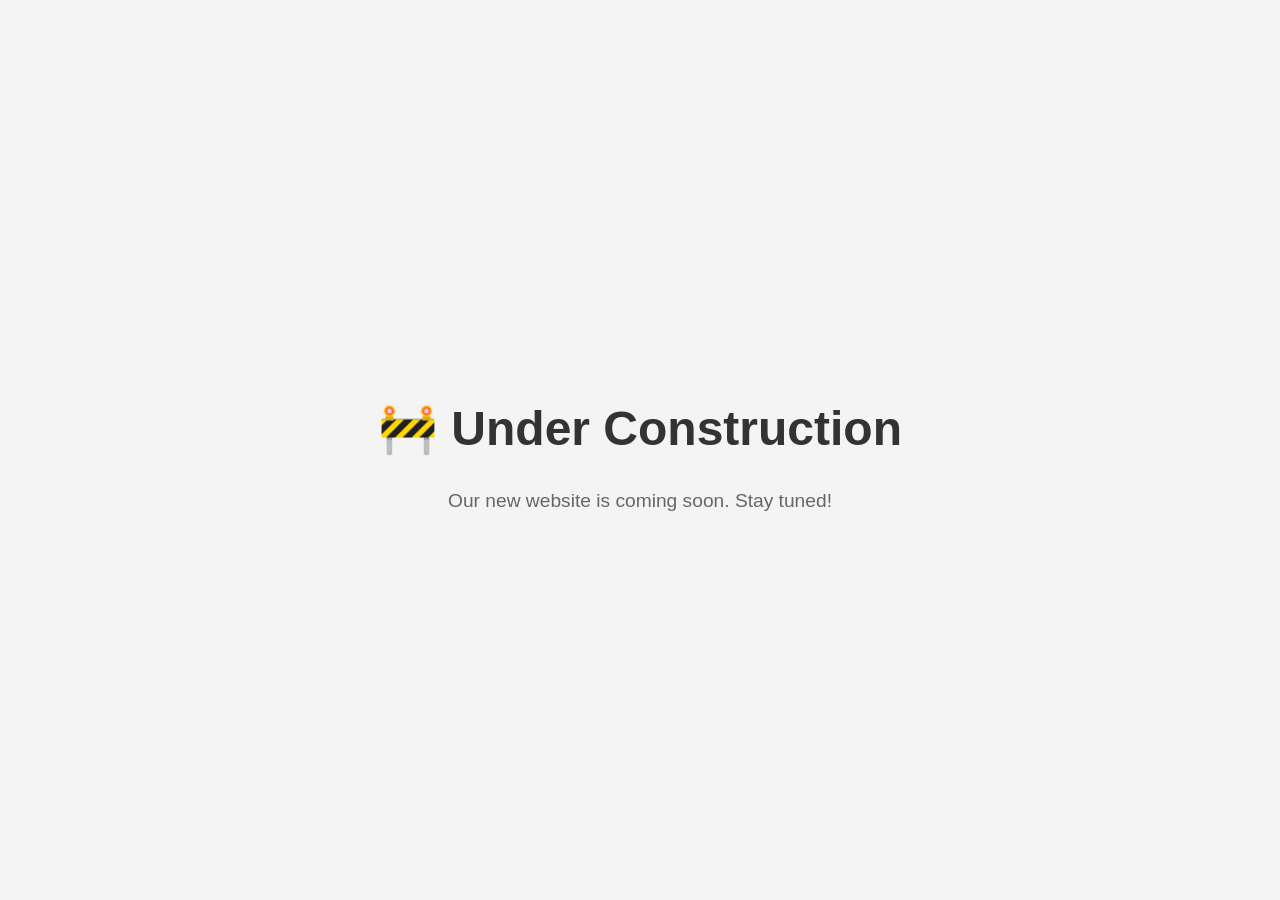
==== index.html @ 45407eee "Add initial HTML structure for under construction page" ====
<!DOCTYPE html>
<html lang="en">
<head>
    <meta charset="UTF-8">
    <meta name="viewport" content="width=device-width, initial-scale=1.0">
    <title>Under Construction</title>
    <style>
        body {
            display: flex;
            justify-content: center;
            align-items: center;
            height: 100vh;
            font-family: Arial, sans-serif;
            background-color: #f4f4f4;
            margin: 0;
        }
        .container {
            text-align: center;
            padding: 20px;
        }
        h1 {
            font-size: 3rem;
            color: #333;
        }
        p {
            font-size: 1.2rem;
            color: #666;
        }
    </style>
</head>
<body>
    <div class="container">
        <h1>🚧 Under Construction</h1>
        <p>Our new website is coming soon. Stay tuned!</p>
    </div>
</body>
</html>
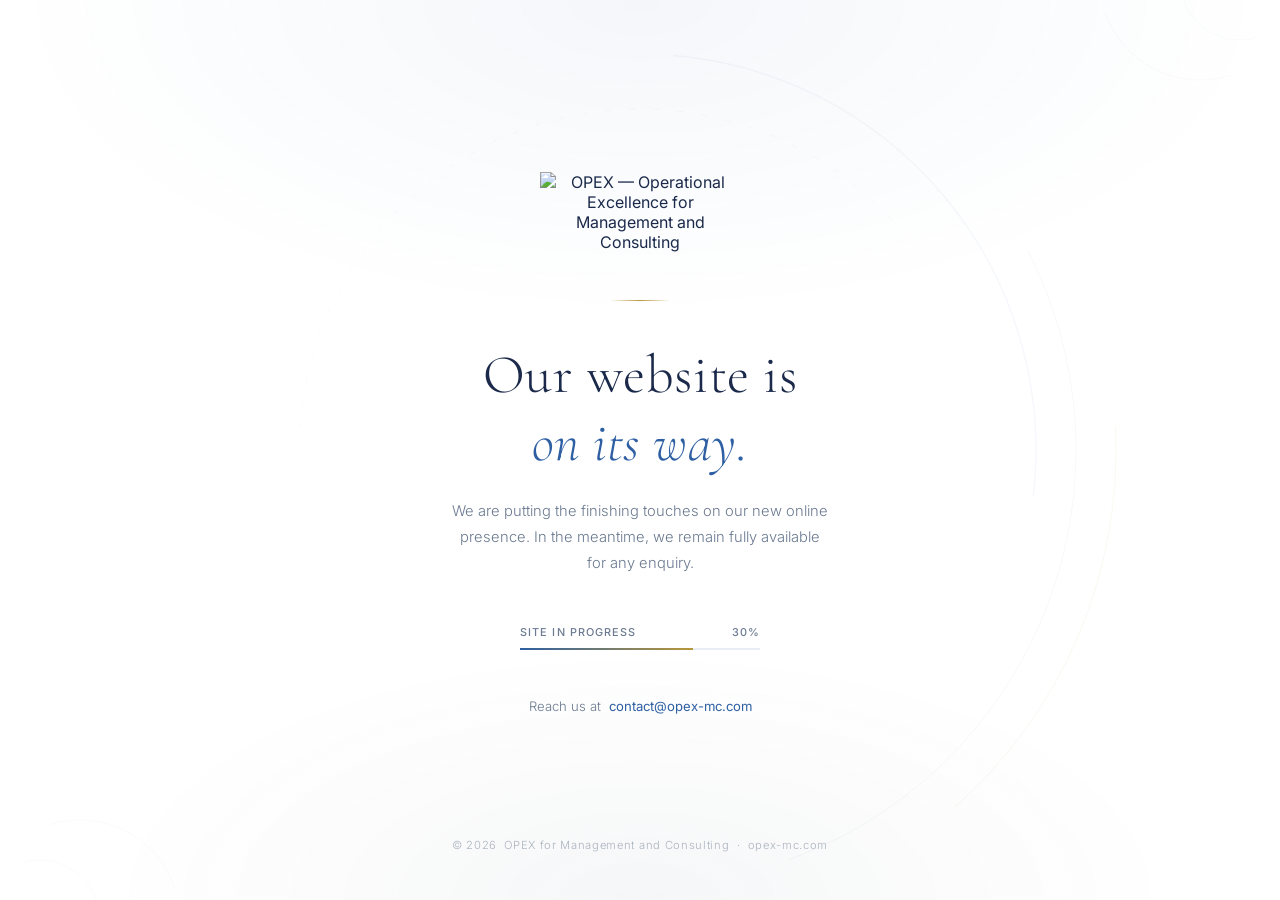
==== commit 1377cb25: "Revamp index.html for OPEX Consulting launch Updated the website's HTML structure and styling for OP" ====
--- a/index.html
+++ b/index.html
@@ -1,37 +1,361 @@
 <!DOCTYPE html>
 <html lang="en">
 <head>
-    <meta charset="UTF-8">
-    <meta name="viewport" content="width=device-width, initial-scale=1.0">
-    <title>Under Construction</title>
-    <style>
-        body {
-            display: flex;
-            justify-content: center;
-            align-items: center;
-            height: 100vh;
-            font-family: Arial, sans-serif;
-            background-color: #f4f4f4;
-            margin: 0;
-        }
-        .container {
-            text-align: center;
-            padding: 20px;
-        }
-        h1 {
-            font-size: 3rem;
-            color: #333;
-        }
-        p {
-            font-size: 1.2rem;
-            color: #666;
-        }
-    </style>
+<meta charset="UTF-8"/>
+<meta name="viewport" content="width=device-width, initial-scale=1.0"/>
+<title>OPEX Consulting — Site Coming Soon</title>
+<meta name="description" content="OPEX for Management and Consulting. Operational Excellence. Site launching soon."/>
+<link rel="preconnect" href="https://fonts.googleapis.com"/>
+<link rel="preconnect" href="https://fonts.gstatic.com" crossorigin/>
+<link href="https://fonts.googleapis.com/css2?family=Cormorant+Garamond:ital,wght@0,300;0,400;0,500;1,300;1,400&family=Inter:wght@300;400;500&display=swap" rel="stylesheet"/>
+<style>
+  *, *::before, *::after { box-sizing: border-box; margin: 0; padding: 0; }
+
+  :root {
+    --navy:  #1B2A4A;
+    --blue:  #2E5FA3;
+    --gold:  #B8973A;
+    --mid:   #6B7A90;
+    --light: #E8EDF4;
+    --white: #FFFFFF;
+    --ink:   #1B2A4A;
+    --ease:  cubic-bezier(.4, 0, .2, 1);
+  }
+
+  html, body {
+    height: 100%;
+    font-family: 'Inter', system-ui, sans-serif;
+    background: var(--white);
+    color: var(--ink);
+    -webkit-font-smoothing: antialiased;
+  }
+
+  body {
+    min-height: 100svh;
+    display: flex;
+    flex-direction: column;
+    align-items: center;
+    justify-content: space-between;
+    padding: 3rem 2rem;
+    position: relative;
+    overflow: hidden;
+  }
+
+  /* ── Subtle background ── */
+  body::before {
+    content: '';
+    position: fixed;
+    inset: 0;
+    background:
+      radial-gradient(ellipse 70% 50% at 50% 0%, rgba(46,95,163,.05) 0%, transparent 70%),
+      radial-gradient(ellipse 60% 40% at 50% 100%, rgba(27,42,74,.04) 0%, transparent 70%);
+    pointer-events: none;
+  }
+
+  /* ── Animated arc canvas ── */
+  #arc {
+    position: fixed;
+    inset: 0;
+    width: 100%; height: 100%;
+    pointer-events: none;
+    z-index: 0;
+    opacity: .55;
+  }
+
+  /* ── Main content ── */
+  .top    { position: relative; z-index: 1; }
+  .middle { position: relative; z-index: 1; text-align: center; flex: 1; display: flex; flex-direction: column; align-items: center; justify-content: center; gap: 0; }
+  .bottom { position: relative; z-index: 1; text-align: center; }
+
+  /* ── Logo area ── */
+  .logo-wrap {
+    margin-bottom: 3rem;
+    opacity: 0;
+    animation: fadeIn .9s ease .2s forwards;
+  }
+  .logo-wrap img {
+    width: 200px;
+    height: auto;
+    display: block;
+    margin: 0 auto;
+  }
+
+  /* ── Divider ── */
+  .divider {
+    width: 60px;
+    height: 1px;
+    background: linear-gradient(90deg, transparent, var(--gold), transparent);
+    margin: 0 auto 2.5rem;
+    opacity: 0;
+    animation: fadeIn .8s ease .5s forwards;
+  }
+
+  /* ── Headline ── */
+  .headline {
+    font-family: 'Cormorant Garamond', Georgia, serif;
+    font-size: clamp(2rem, 5vw, 3.4rem);
+    font-weight: 300;
+    line-height: 1.25;
+    color: var(--navy);
+    letter-spacing: .01em;
+    margin-bottom: 1.4rem;
+    opacity: 0;
+    animation: fadeIn .9s ease .55s forwards;
+  }
+  .headline em {
+    font-style: italic;
+    font-weight: 300;
+    color: var(--blue);
+  }
+
+  /* ── Subline ── */
+  .subline {
+    font-size: .92rem;
+    font-weight: 300;
+    color: var(--mid);
+    line-height: 1.75;
+    max-width: 380px;
+    margin: 0 auto 3rem;
+    opacity: 0;
+    animation: fadeIn .9s ease .7s forwards;
+  }
+
+  /* ── Progress indicator ── */
+  .progress-wrap {
+    width: 240px;
+    margin: 0 auto 3rem;
+    opacity: 0;
+    animation: fadeIn .9s ease .85s forwards;
+  }
+  .progress-label {
+    display: flex;
+    justify-content: space-between;
+    align-items: center;
+    margin-bottom: .6rem;
+    font-size: .68rem;
+    font-weight: 500;
+    letter-spacing: .1em;
+    text-transform: uppercase;
+    color: var(--mid);
+  }
+  .progress-bar {
+    height: 2px;
+    background: var(--light);
+    position: relative;
+    overflow: hidden;
+  }
+  .progress-fill {
+    position: absolute;
+    left: 0; top: 0; bottom: 0;
+    width: 0;
+    background: linear-gradient(90deg, var(--blue), var(--gold));
+    animation: fillProgress 2.5s var(--ease) 1.2s forwards;
+  }
+  @keyframes fillProgress {
+    from { width: 0; }
+    to   { width: 72%; }
+  }
+
+  /* ── Contact ── */
+  .contact-line {
+    font-size: .82rem;
+    font-weight: 300;
+    color: var(--mid);
+    opacity: 0;
+    animation: fadeIn .9s ease 1s forwards;
+  }
+  .contact-line a {
+    color: var(--blue);
+    text-decoration: none;
+    font-weight: 400;
+    border-bottom: 1px solid transparent;
+    transition: border-color .2s;
+  }
+  .contact-line a:hover { border-color: var(--blue); }
+
+  /* ── Footer ── */
+  .footer-text {
+    font-size: .7rem;
+    font-weight: 300;
+    color: rgba(107,122,144,.55);
+    letter-spacing: .06em;
+    opacity: 0;
+    animation: fadeIn .9s ease 1.1s forwards;
+  }
+
+  /* ── Keyframe ── */
+  @keyframes fadeIn {
+    from { opacity: 0; transform: translateY(10px); }
+    to   { opacity: 1; transform: none; }
+  }
+
+  @media (prefers-reduced-motion: reduce) {
+    * { animation-duration: .01ms !important; }
+  }
+
+  @media (max-width: 480px) {
+    body { padding: 2rem 1.5rem; }
+    .logo-wrap img { width: 160px; }
+  }
+</style>
 </head>
 <body>
-    <div class="container">
-        <h1>🚧 Under Construction</h1>
-        <p>Our new website is coming soon. Stay tuned!</p>
+
+<canvas id="arc" aria-hidden="true"></canvas>
+
+<div class="top"></div>
+
+<div class="middle">
+
+  <!-- Logo -->
+  <div class="logo-wrap">
+    <img src="logo.png" alt="OPEX — Operational Excellence for Management and Consulting"/>
+  </div>
+
+  <div class="divider"></div>
+
+  <!-- Headline -->
+  <h1 class="headline">
+    Our website is<br/><em>on its way.</em>
+  </h1>
+
+  <!-- Subline -->
+  <p class="subline">
+    We are putting the finishing touches on our new online presence. In the meantime, we remain fully available for any enquiry.
+  </p>
+
+  <!-- Progress -->
+  <div class="progress-wrap">
+    <div class="progress-label">
+      <span>Site in progress</span>
+      <span id="pct">0%</span>
     </div>
+    <div class="progress-bar">
+      <div class="progress-fill" id="fill"></div>
+    </div>
+  </div>
+
+  <!-- Contact -->
+  <p class="contact-line">
+    Reach us at &nbsp;<a href="mailto:contact@opex-mc.com">contact@opex-mc.com</a>
+  </p>
+
+</div>
+
+<div class="bottom">
+  <p class="footer-text">
+    &copy; <span id="yr"></span> &nbsp;OPEX for Management and Consulting &nbsp;·&nbsp; opex-mc.com
+  </p>
+</div>
+
+<script>
+/* Year */
+document.getElementById('yr').textContent = new Date().getFullYear();
+
+/* Animate percentage counter to match the bar */
+(function () {
+  const el = document.getElementById('pct');
+  const target = 72;
+  const delay  = 1200; // ms — matches animation-delay
+  const dur    = 2500;
+  let start = null;
+
+  function step(ts) {
+    if (!start) start = ts;
+    const p = Math.min((ts - start) / dur, 1);
+    // ease-out cubic
+    const eased = 1 - Math.pow(1 - p, 3);
+    el.textContent = Math.round(eased * target) + '%';
+    if (p < 1) requestAnimationFrame(step);
+  }
+
+  setTimeout(() => requestAnimationFrame(step), delay);
+})();
+
+/* Canvas: slow elegant arcs — matches the swoosh in the logo */
+(function () {
+  const cv  = document.getElementById('arc');
+  const ctx = cv.getContext('2d');
+  let W, H, t = 0;
+
+  const NAVY = 'rgba(27,42,74,';
+  const BLUE = 'rgba(46,95,163,';
+  const GOLD = 'rgba(184,151,58,';
+
+  function resize() {
+    W = cv.width  = window.innerWidth;
+    H = cv.height = window.innerHeight;
+  }
+
+  function arc(cx, cy, r, a0, a1, color, lw) {
+    ctx.beginPath();
+    ctx.arc(cx, cy, r, a0, a1);
+    ctx.strokeStyle = color;
+    ctx.lineWidth   = lw;
+    ctx.stroke();
+  }
+
+  function draw() {
+    ctx.clearRect(0, 0, W, H);
+    t += .003;
+
+    const cx = W / 2;
+    const cy = H / 2;
+    const base = Math.min(W, H) * .44;
+
+    /* Outer slow navy arc */
+    arc(
+      cx, cy, base + 40,
+      t - .6,
+      t + 1.1,
+      NAVY + '.06)',
+      1
+    );
+
+    /* Mid blue arc — logo swoosh echo */
+    arc(
+      cx, cy, base,
+      -Math.PI * .5 + t * .7,
+      -Math.PI * .5 + t * .7 + 1.6,
+      BLUE + '.08)',
+      1.5
+    );
+
+    /* Inner dashed arc */
+    ctx.setLineDash([6, 18]);
+    arc(
+      cx, cy, base - 55,
+      Math.PI + t * .5,
+      Math.PI + t * .5 + 2.4,
+      NAVY + '.04)',
+      1
+    );
+    ctx.setLineDash([]);
+
+    /* Gold accent arc — thin */
+    arc(
+      cx, cy, base + 80,
+      -t * .4,
+      -t * .4 + .9,
+      GOLD + '.12)',
+      1
+    );
+
+    /* Corner flourish arcs — top-right */
+    arc(W - 80, -20, 100, Math.PI * .4, Math.PI * .9, NAVY + '.04)', 1);
+    arc(W - 40, -20,  60, Math.PI * .4, Math.PI * .9, BLUE + '.05)', 1);
+
+    /* Corner flourish arcs — bottom-left */
+    arc(80, H + 20, 100, -Math.PI * .6, -Math.PI * .1, NAVY + '.04)', 1);
+    arc(40, H + 20,  60, -Math.PI * .6, -Math.PI * .1, BLUE + '.05)', 1);
+
+    requestAnimationFrame(draw);
+  }
+
+  window.addEventListener('resize', resize, { passive: true });
+  resize();
+  draw();
+})();
+</script>
 </body>
 </html>
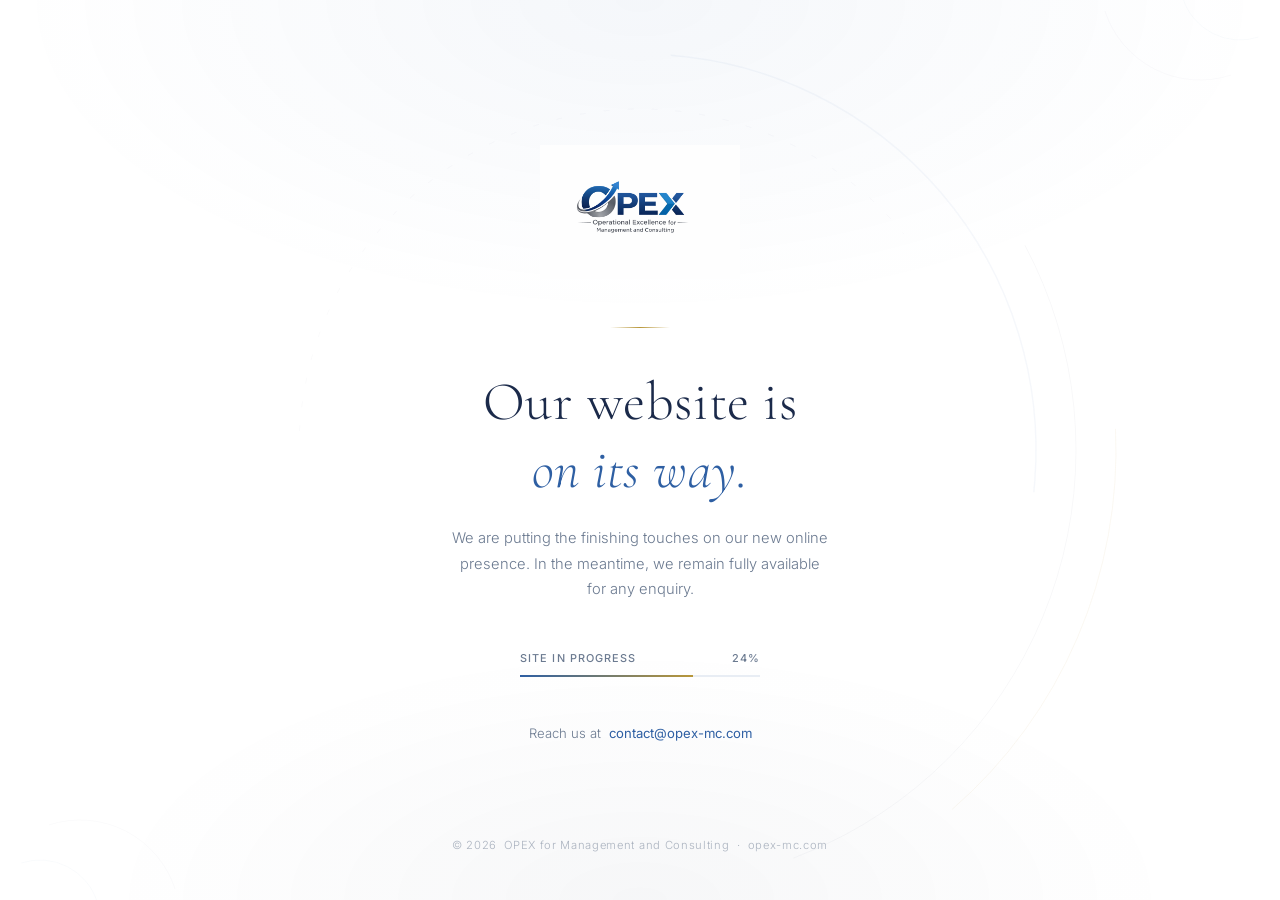
==== commit 9b953bc6: "Replace logo image source with 'opex.png'" ====
--- a/index.html
+++ b/index.html
@@ -209,7 +209,7 @@
 
   <!-- Logo -->
   <div class="logo-wrap">
-    <img src="logo.png" alt="OPEX — Operational Excellence for Management and Consulting"/>
+    <img src="opex.png" alt="OPEX — Operational Excellence for Management and Consulting"/>
   </div>
 
   <div class="divider"></div>
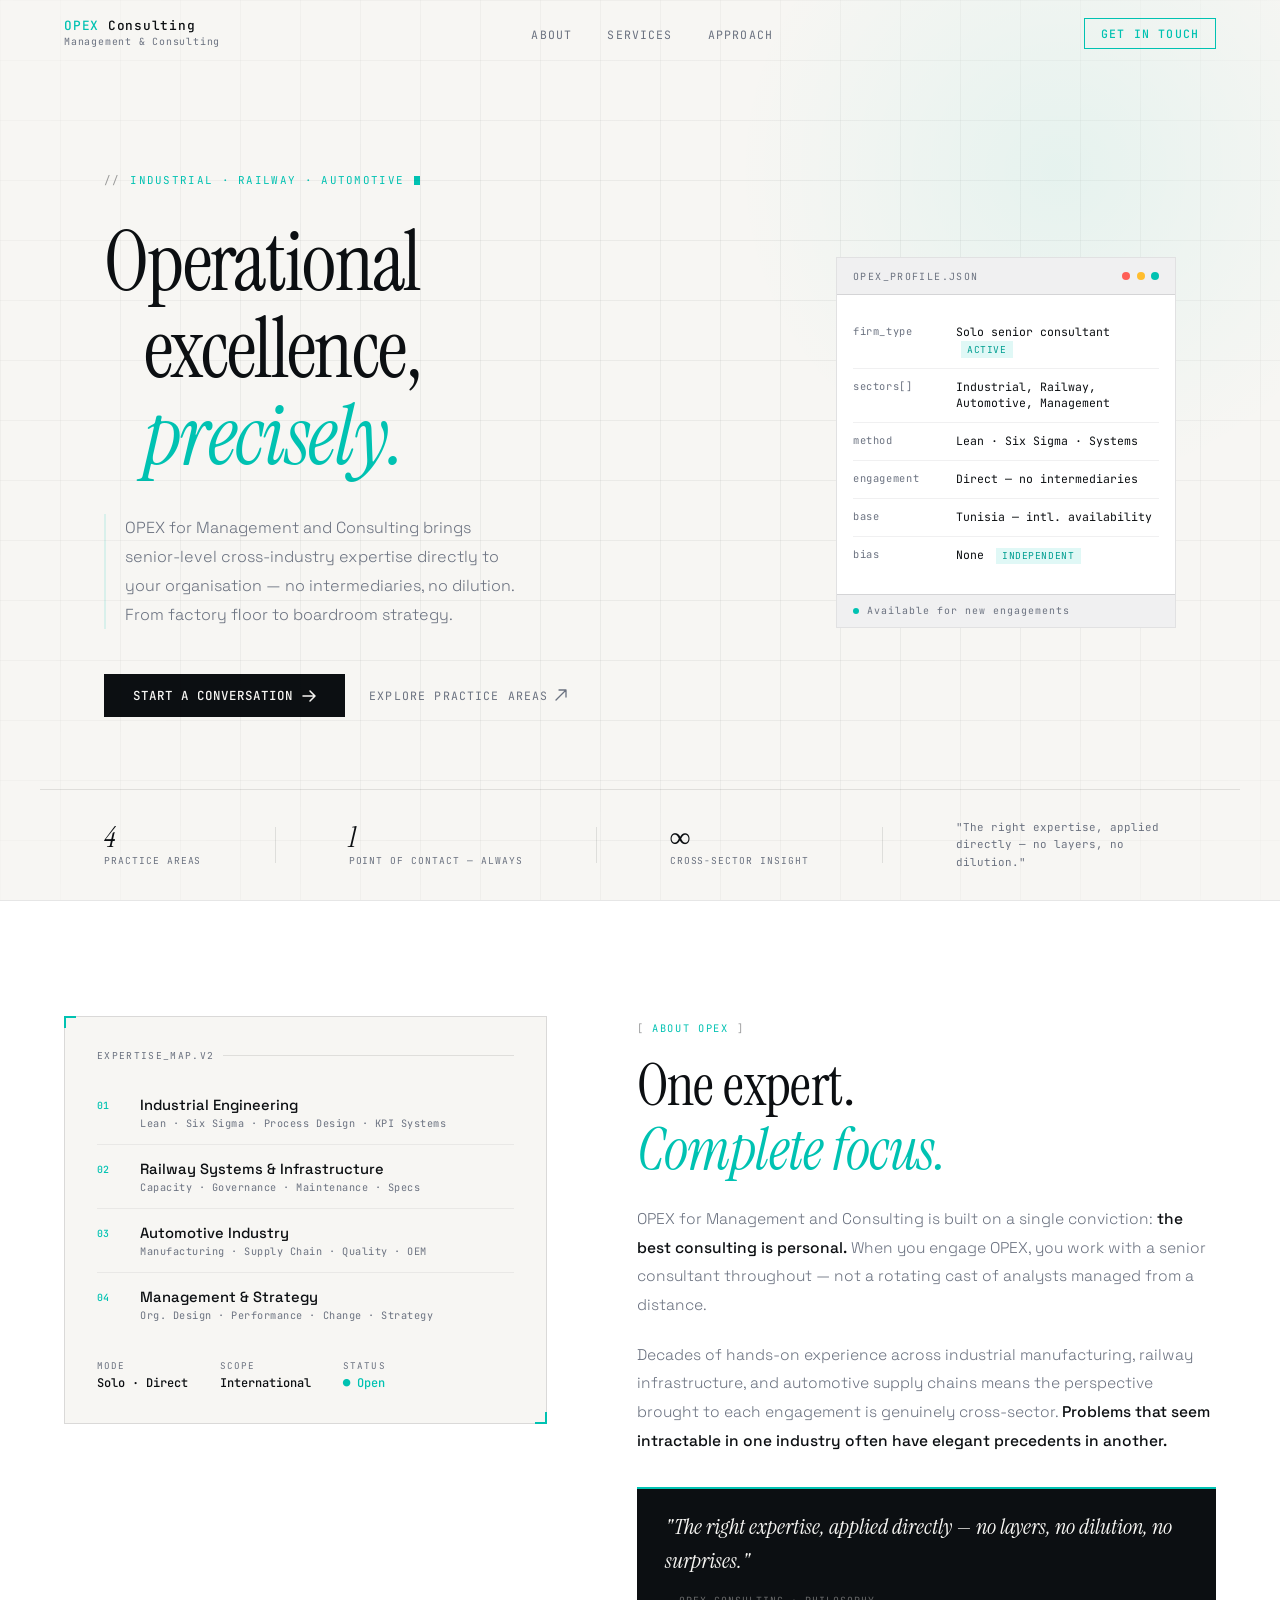
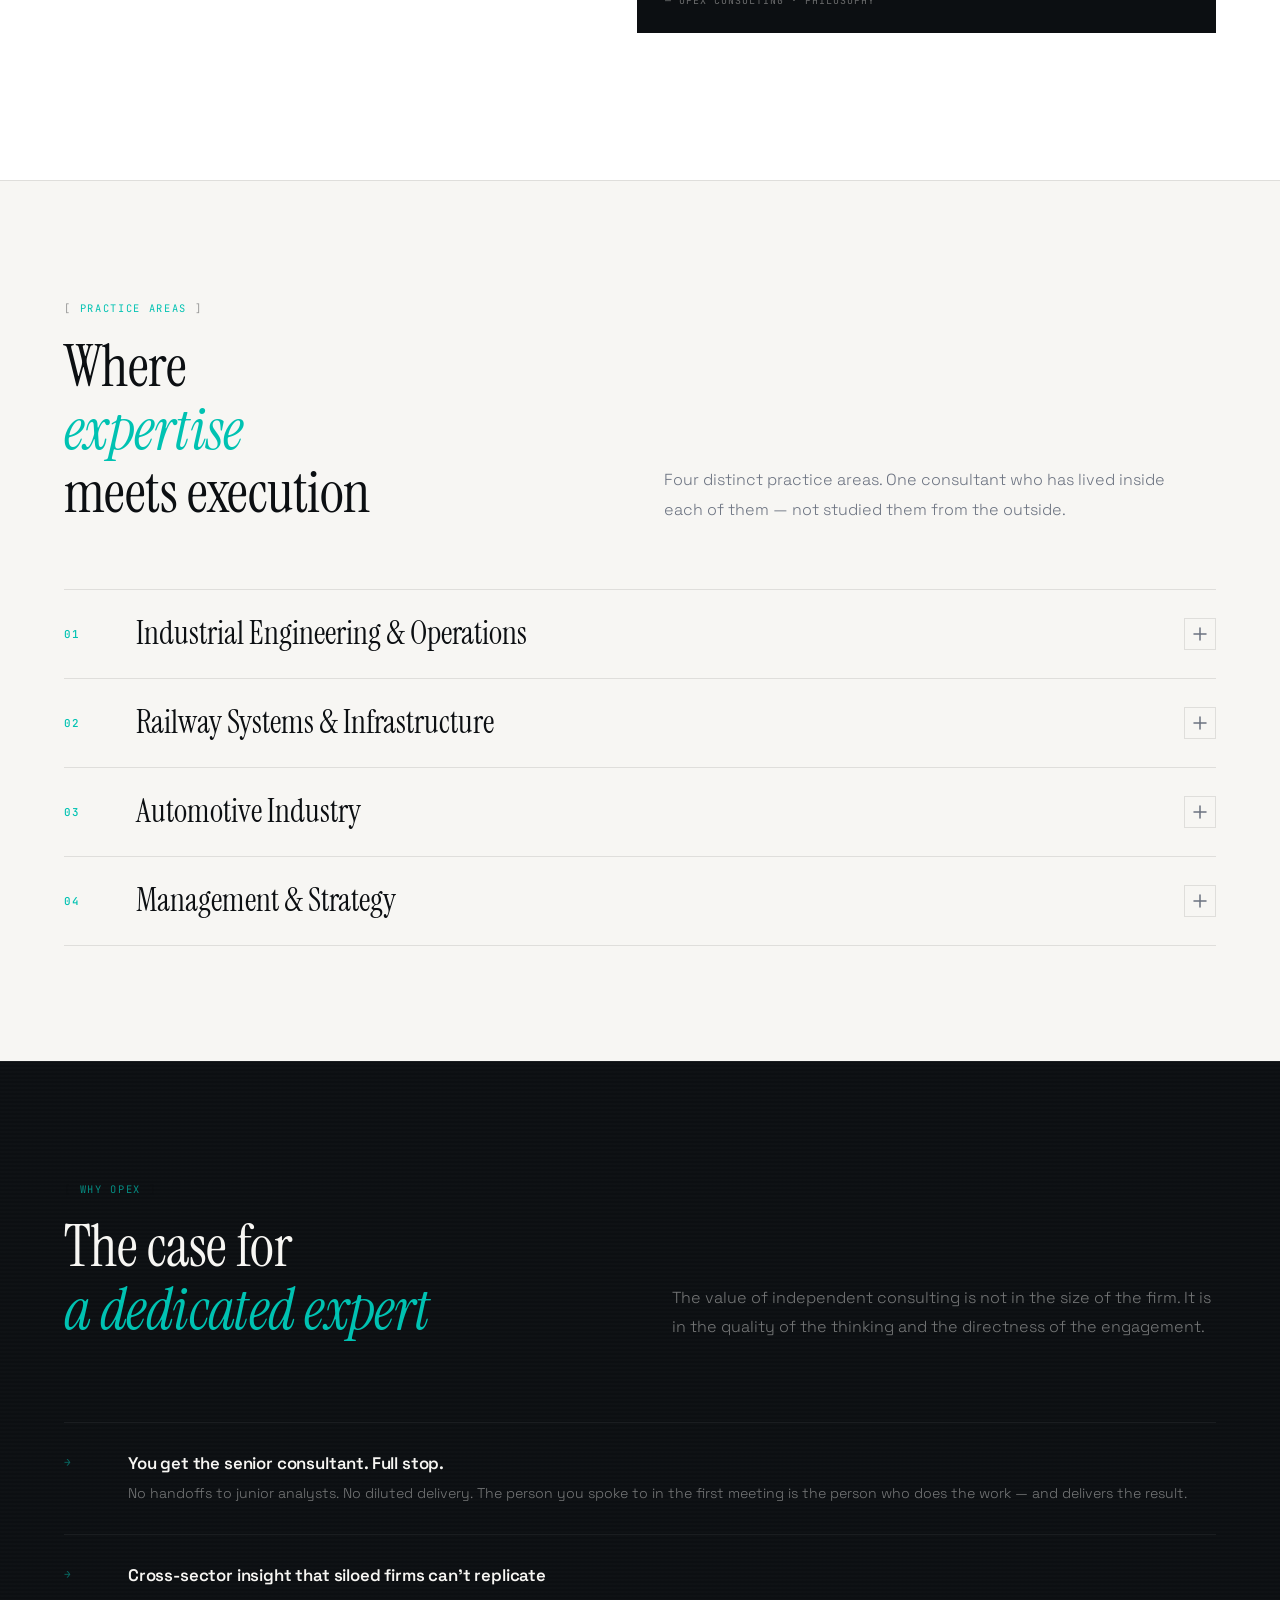
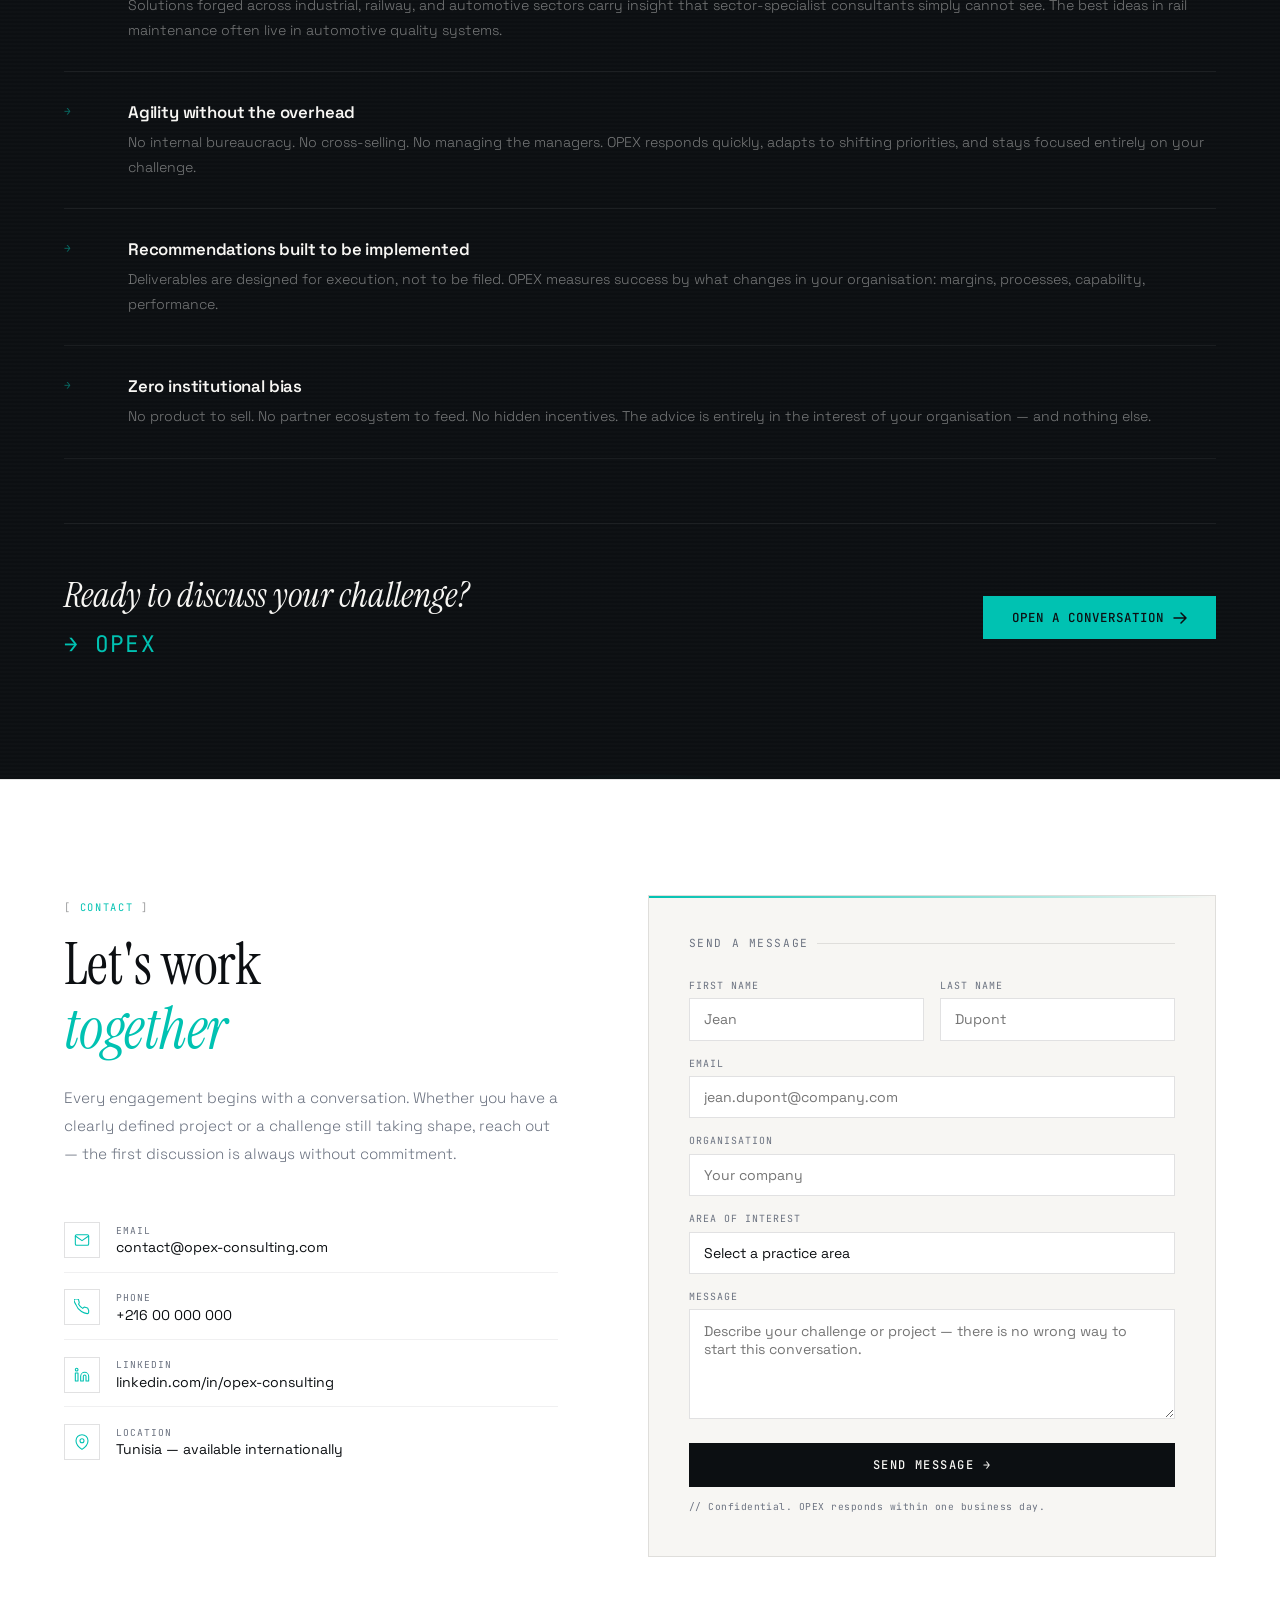
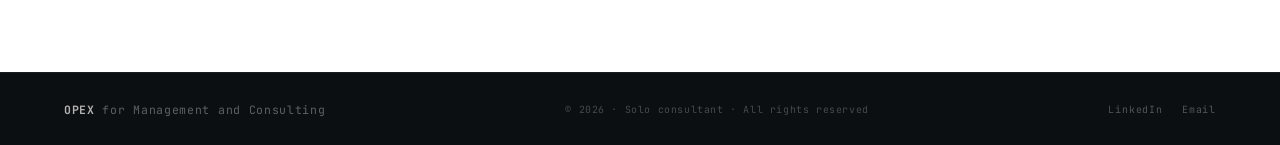
==== commit 16795a4a: "update design" ====
--- a/index.html
+++ b/index.html
@@ -3,359 +3,1071 @@
 <head>
 <meta charset="UTF-8"/>
 <meta name="viewport" content="width=device-width, initial-scale=1.0"/>
-<title>OPEX Consulting — Site Coming Soon</title>
-<meta name="description" content="OPEX for Management and Consulting. Operational Excellence. Site launching soon."/>
+<title>OPEX Consulting — Management & Operations Excellence</title>
+<meta name="description" content="OPEX for Management and Consulting. Senior-level expertise in industrial engineering, railway systems, automotive, and operational excellence."/>
+<script>
+(function(){
+  const c=document.createElement('canvas');c.width=64;c.height=64;
+  const x=c.getContext('2d');
+  x.fillStyle='#0C0F12';x.fillRect(0,0,64,64);
+  x.strokeStyle='#00C2B2';x.lineWidth=2;
+  x.strokeRect(10,10,44,44);
+  x.fillStyle='#00C2B2';x.font='bold 28px monospace';
+  x.textAlign='center';x.textBaseline='middle';x.fillText('O',32,33);
+  const l=document.createElement('link');l.rel='icon';l.href=c.toDataURL();
+  document.head.appendChild(l);
+})();
+</script>
 <link rel="preconnect" href="https://fonts.googleapis.com"/>
 <link rel="preconnect" href="https://fonts.gstatic.com" crossorigin/>
-<link href="https://fonts.googleapis.com/css2?family=Cormorant+Garamond:ital,wght@0,300;0,400;0,500;1,300;1,400&family=Inter:wght@300;400;500&display=swap" rel="stylesheet"/>
+<link href="https://fonts.googleapis.com/css2?family=Space+Grotesk:wght@300;400;500;600;700&family=JetBrains+Mono:wght@300;400;500&family=Instrument+Serif:ital@0;1&display=swap" rel="stylesheet"/>
+
 <style>
-  *, *::before, *::after { box-sizing: border-box; margin: 0; padding: 0; }
-
-  :root {
-    --navy:  #1B2A4A;
-    --blue:  #2E5FA3;
-    --gold:  #B8973A;
-    --mid:   #6B7A90;
-    --light: #E8EDF4;
-    --white: #FFFFFF;
-    --ink:   #1B2A4A;
-    --ease:  cubic-bezier(.4, 0, .2, 1);
-  }
-
-  html, body {
-    height: 100%;
-    font-family: 'Inter', system-ui, sans-serif;
-    background: var(--white);
-    color: var(--ink);
-    -webkit-font-smoothing: antialiased;
-  }
-
-  body {
-    min-height: 100svh;
-    display: flex;
-    flex-direction: column;
-    align-items: center;
-    justify-content: space-between;
-    padding: 3rem 2rem;
-    position: relative;
-    overflow: hidden;
-  }
-
-  /* ── Subtle background ── */
-  body::before {
-    content: '';
-    position: fixed;
-    inset: 0;
-    background:
-      radial-gradient(ellipse 70% 50% at 50% 0%, rgba(46,95,163,.05) 0%, transparent 70%),
-      radial-gradient(ellipse 60% 40% at 50% 100%, rgba(27,42,74,.04) 0%, transparent 70%);
-    pointer-events: none;
-  }
-
-  /* ── Animated arc canvas ── */
-  #arc {
-    position: fixed;
-    inset: 0;
-    width: 100%; height: 100%;
-    pointer-events: none;
-    z-index: 0;
-    opacity: .55;
-  }
-
-  /* ── Main content ── */
-  .top    { position: relative; z-index: 1; }
-  .middle { position: relative; z-index: 1; text-align: center; flex: 1; display: flex; flex-direction: column; align-items: center; justify-content: center; gap: 0; }
-  .bottom { position: relative; z-index: 1; text-align: center; }
-
-  /* ── Logo area ── */
-  .logo-wrap {
-    margin-bottom: 3rem;
-    opacity: 0;
-    animation: fadeIn .9s ease .2s forwards;
-  }
-  .logo-wrap img {
-    width: 200px;
-    height: auto;
-    display: block;
-    margin: 0 auto;
-  }
-
-  /* ── Divider ── */
-  .divider {
-    width: 60px;
-    height: 1px;
-    background: linear-gradient(90deg, transparent, var(--gold), transparent);
-    margin: 0 auto 2.5rem;
-    opacity: 0;
-    animation: fadeIn .8s ease .5s forwards;
-  }
-
-  /* ── Headline ── */
-  .headline {
-    font-family: 'Cormorant Garamond', Georgia, serif;
-    font-size: clamp(2rem, 5vw, 3.4rem);
-    font-weight: 300;
-    line-height: 1.25;
-    color: var(--navy);
-    letter-spacing: .01em;
-    margin-bottom: 1.4rem;
-    opacity: 0;
-    animation: fadeIn .9s ease .55s forwards;
-  }
-  .headline em {
-    font-style: italic;
-    font-weight: 300;
-    color: var(--blue);
-  }
-
-  /* ── Subline ── */
-  .subline {
-    font-size: .92rem;
-    font-weight: 300;
-    color: var(--mid);
-    line-height: 1.75;
-    max-width: 380px;
-    margin: 0 auto 3rem;
-    opacity: 0;
-    animation: fadeIn .9s ease .7s forwards;
-  }
-
-  /* ── Progress indicator ── */
-  .progress-wrap {
-    width: 240px;
-    margin: 0 auto 3rem;
-    opacity: 0;
-    animation: fadeIn .9s ease .85s forwards;
-  }
-  .progress-label {
-    display: flex;
-    justify-content: space-between;
-    align-items: center;
-    margin-bottom: .6rem;
-    font-size: .68rem;
-    font-weight: 500;
-    letter-spacing: .1em;
-    text-transform: uppercase;
-    color: var(--mid);
-  }
-  .progress-bar {
-    height: 2px;
-    background: var(--light);
-    position: relative;
-    overflow: hidden;
-  }
-  .progress-fill {
-    position: absolute;
-    left: 0; top: 0; bottom: 0;
-    width: 0;
-    background: linear-gradient(90deg, var(--blue), var(--gold));
-    animation: fillProgress 2.5s var(--ease) 1.2s forwards;
-  }
-  @keyframes fillProgress {
-    from { width: 0; }
-    to   { width: 72%; }
-  }
-
-  /* ── Contact ── */
-  .contact-line {
-    font-size: .82rem;
-    font-weight: 300;
-    color: var(--mid);
-    opacity: 0;
-    animation: fadeIn .9s ease 1s forwards;
-  }
-  .contact-line a {
-    color: var(--blue);
-    text-decoration: none;
-    font-weight: 400;
-    border-bottom: 1px solid transparent;
-    transition: border-color .2s;
-  }
-  .contact-line a:hover { border-color: var(--blue); }
-
-  /* ── Footer ── */
-  .footer-text {
-    font-size: .7rem;
-    font-weight: 300;
-    color: rgba(107,122,144,.55);
-    letter-spacing: .06em;
-    opacity: 0;
-    animation: fadeIn .9s ease 1.1s forwards;
-  }
-
-  /* ── Keyframe ── */
-  @keyframes fadeIn {
-    from { opacity: 0; transform: translateY(10px); }
-    to   { opacity: 1; transform: none; }
-  }
-
-  @media (prefers-reduced-motion: reduce) {
-    * { animation-duration: .01ms !important; }
-  }
-
-  @media (max-width: 480px) {
-    body { padding: 2rem 1.5rem; }
-    .logo-wrap img { width: 160px; }
-  }
+/* ─── TOKENS ──────────────────────────────────────────────────────── */
+:root{
+  --ink:    #0C0F12;
+  --ink-80: rgba(12,15,18,.8);
+  --ink-40: rgba(12,15,18,.4);
+  --ink-12: rgba(12,15,18,.12);
+  --ink-06: rgba(12,15,18,.06);
+  --paper:  #F7F6F3;
+  --paper-d:#EEECEA;
+  --mid:    #6B7280;
+  --teal:   #00C2B2;
+  --teal-d: #009E91;
+  --teal-12:rgba(0,194,178,.12);
+  --teal-06:rgba(0,194,178,.06);
+  --white:  #FFFFFF;
+  --rule:   rgba(12,15,18,.1);
+
+  --f-display: 'Instrument Serif', Georgia, serif;
+  --f-sans:    'Space Grotesk', system-ui, sans-serif;
+  --f-mono:    'JetBrains Mono', 'Courier New', monospace;
+
+  --max: 1200px;
+  --px:  clamp(1.5rem, 6vw, 4rem);
+  --ease: cubic-bezier(.25,.46,.45,.94);
+  --ease-spring: cubic-bezier(.34,1.56,.64,1);
+}
+
+/* ─── RESET ───────────────────────────────────────────────────────── */
+*,*::before,*::after{box-sizing:border-box;margin:0;padding:0}
+html{scroll-behavior:smooth;font-size:16px;background:var(--paper)}
+body{font-family:var(--f-sans);color:var(--ink);background:var(--paper);overflow-x:hidden;-webkit-font-smoothing:antialiased}
+::selection{background:var(--teal);color:var(--ink)}
+
+/* ─── REVEAL ──────────────────────────────────────────────────────── */
+.r{opacity:0;transform:translateY(20px);transition:opacity .7s var(--ease),transform .7s var(--ease)}
+.r.on{opacity:1;transform:none}
+.r1{transition-delay:.08s}.r2{transition-delay:.16s}.r3{transition-delay:.24s}.r4{transition-delay:.32s}.r5{transition-delay:.4s}
+@media(prefers-reduced-motion:reduce){.r{opacity:1;transform:none;transition:none}}
+
+/* ─── NAV ─────────────────────────────────────────────────────────── */
+#nav{
+  position:fixed;top:0;left:0;right:0;z-index:200;
+  padding:1.1rem var(--px);
+  display:flex;align-items:center;justify-content:space-between;
+  transition:background .3s,border-color .3s;
+  border-bottom:1px solid transparent;
+}
+#nav.up{background:rgba(247,246,243,.92);backdrop-filter:blur(16px);-webkit-backdrop-filter:blur(16px);border-color:var(--rule)}
+.nav-logo{display:flex;align-items:center;gap:.75rem;text-decoration:none}
+.nav-brand{
+  font-family:var(--f-mono);font-size:.8rem;font-weight:500;
+  color:var(--ink);letter-spacing:.06em;line-height:1.3;
+}
+.nav-brand span{color:var(--teal)}
+.nav-brand sub{display:block;font-size:.62rem;color:var(--mid);letter-spacing:.08em;font-weight:400;margin-top:.05rem}
+
+.nav-links{display:flex;align-items:center;gap:2.2rem;list-style:none}
+.nav-links a{
+  font-family:var(--f-mono);font-size:.72rem;font-weight:400;letter-spacing:.1em;
+  text-transform:uppercase;color:var(--mid);text-decoration:none;
+  position:relative;transition:color .2s;
+}
+.nav-links a::after{content:'';position:absolute;bottom:-2px;left:0;width:0;height:1px;background:var(--teal);transition:width .25s var(--ease)}
+.nav-links a:hover{color:var(--ink)}
+.nav-links a:hover::after{width:100%}
+.nav-contact{
+  font-family:var(--f-mono);font-size:.72rem;font-weight:500;letter-spacing:.1em;text-transform:uppercase;
+  color:var(--teal);text-decoration:none;
+  padding:.45rem 1rem;border:1px solid var(--teal);
+  transition:background .2s,color .2s,box-shadow .2s;
+}
+.nav-contact:hover{background:var(--teal);color:var(--ink);box-shadow:0 0 20px rgba(0,194,178,.3)}
+
+.burger{display:none;flex-direction:column;gap:5px;background:none;border:none;cursor:pointer;padding:4px}
+.burger span{display:block;width:22px;height:1.5px;background:var(--ink);transition:transform .28s,opacity .28s}
+.burger.x span:nth-child(1){transform:translateY(6.5px) rotate(45deg)}
+.burger.x span:nth-child(2){opacity:0}
+.burger.x span:nth-child(3){transform:translateY(-6.5px) rotate(-45deg)}
+.mob{display:none;position:fixed;inset:0;background:var(--paper);z-index:199;flex-direction:column;align-items:center;justify-content:center;gap:2.5rem}
+.mob.show{display:flex}
+.mob a{font-family:var(--f-display);font-size:2.4rem;font-style:italic;color:var(--ink);text-decoration:none;transition:color .2s}
+.mob a:hover{color:var(--teal)}
+@media(max-width:760px){.nav-links,.nav-contact{display:none}.burger{display:flex}}
+
+/* ─── HERO ────────────────────────────────────────────────────────── */
+#hero{
+  min-height:100svh;
+  display:grid;grid-template-rows:1fr auto;
+  padding-top:6rem;
+  position:relative;overflow:hidden;
+}
+/* subtle grid overlay */
+.hero-grid-bg{
+  position:absolute;inset:0;pointer-events:none;
+  background-image:
+    linear-gradient(var(--rule) 1px,transparent 1px),
+    linear-gradient(90deg,var(--rule) 1px,transparent 1px);
+  background-size:60px 60px;
+  mask-image:radial-gradient(ellipse 80% 80% at 50% 50%,black 40%,transparent 100%);
+  opacity:.5;
+}
+/* teal glow circle */
+.hero-glow{
+  position:absolute;top:-20%;right:-10%;
+  width:700px;height:700px;border-radius:50%;
+  background:radial-gradient(circle,rgba(0,194,178,.07) 0%,transparent 65%);
+  pointer-events:none;
+}
+
+.hero-inner{
+  max-width:var(--max);margin:0 auto;width:100%;
+  padding:0 var(--px);
+  display:grid;grid-template-columns:1fr 1fr;gap:4rem;align-items:center;
+}
+
+/* left */
+.hero-left{}
+.hero-tag{
+  display:inline-flex;align-items:center;gap:.5rem;
+  font-family:var(--f-mono);font-size:.68rem;font-weight:400;letter-spacing:.12em;text-transform:uppercase;
+  color:var(--teal);margin-bottom:2rem;
+}
+.hero-tag::before{content:'//';color:var(--ink-40);margin-right:.1rem}
+/* blinking cursor */
+.cursor{display:inline-block;width:6px;height:.9em;background:var(--teal);vertical-align:middle;margin-left:2px;animation:blink 1.1s step-end infinite}
+@keyframes blink{0%,100%{opacity:1}50%{opacity:0}}
+
+.hero-h1{
+  font-family:var(--f-display);
+  font-size:clamp(3.2rem,6.5vw,6rem);
+  font-weight:400;line-height:1.04;
+  color:var(--ink);letter-spacing:-.02em;
+  margin-bottom:2.2rem;
+}
+.hero-h1 em{font-style:italic;color:var(--teal)}
+.hero-h1 .line2{display:block;padding-left:2.5rem}/* intentional stagger */
+
+.hero-desc{
+  font-size:1rem;font-weight:300;line-height:1.8;color:var(--mid);
+  max-width:420px;margin-bottom:2.8rem;border-left:2px solid var(--teal-12);padding-left:1.2rem;
+}
+
+.hero-actions{display:flex;align-items:center;gap:1.5rem;flex-wrap:wrap}
+.btn-ink{
+  display:inline-flex;align-items:center;gap:.6rem;
+  padding:.8rem 1.8rem;background:var(--ink);color:var(--paper);
+  font-family:var(--f-mono);font-size:.78rem;font-weight:500;letter-spacing:.08em;text-transform:uppercase;
+  text-decoration:none;transition:background .22s,box-shadow .22s,transform .18s;
+}
+.btn-ink .arr{transition:transform .25s var(--ease)}
+.btn-ink:hover{background:#1a2030;box-shadow:0 6px 24px rgba(12,15,18,.25);transform:translateY(-1px)}
+.btn-ink:hover .arr{transform:translateX(4px)}
+.btn-ghost-ink{
+  font-family:var(--f-mono);font-size:.72rem;font-weight:400;letter-spacing:.1em;text-transform:uppercase;
+  color:var(--mid);text-decoration:none;display:inline-flex;align-items:center;gap:.4rem;
+  transition:color .2s;border-bottom:1px solid transparent;
+}
+.btn-ghost-ink:hover{color:var(--ink);border-color:var(--ink)}
+
+/* right: technical readout panel */
+.hero-right{display:flex;justify-content:flex-end}
+.readout{
+  width:100%;max-width:340px;
+  border:1px solid var(--ink-12);
+  background:var(--white);
+  position:relative;
+}
+.readout-header{
+  display:flex;align-items:center;justify-content:space-between;
+  padding:.7rem 1rem;border-bottom:1px solid var(--ink-12);
+  background:var(--ink-06);
+}
+.readout-title{font-family:var(--f-mono);font-size:.62rem;letter-spacing:.14em;color:var(--mid);text-transform:uppercase}
+.readout-dots{display:flex;gap:.4rem}
+.dot{width:8px;height:8px;border-radius:50%}
+.dot-r{background:#FF5F57}.dot-y{background:#FFBD2E}.dot-g{background:var(--teal)}
+
+.readout-body{padding:1.2rem 1rem}
+.readout-line{
+  display:flex;align-items:flex-start;gap:.8rem;
+  padding:.65rem 0;border-bottom:1px solid var(--ink-06);
+  font-family:var(--f-mono);font-size:.72rem;
+}
+.readout-line:last-child{border-bottom:none}
+.rl-key{color:var(--mid);white-space:nowrap;flex-shrink:0;min-width:90px;font-size:.65rem;letter-spacing:.06em}
+.rl-val{color:var(--ink);line-height:1.4}
+.rl-val .badge{display:inline-block;background:var(--teal-12);color:var(--teal-d);font-size:.6rem;padding:.1rem .4rem;letter-spacing:.06em;margin-left:.3rem;vertical-align:middle}
+.readout-footer{padding:.6rem 1rem;border-top:1px solid var(--ink-12);background:var(--ink-06);display:flex;align-items:center;gap:.5rem}
+.status-dot{width:6px;height:6px;border-radius:50%;background:var(--teal);animation:pulse 2s ease-in-out infinite}
+@keyframes pulse{0%,100%{opacity:1;box-shadow:0 0 0 0 rgba(0,194,178,.4)}50%{opacity:.8;box-shadow:0 0 0 5px rgba(0,194,178,0)}}
+.status-text{font-family:var(--f-mono);font-size:.62rem;color:var(--mid);letter-spacing:.1em}
+
+/* hero bottom bar */
+.hero-bottom{
+  max-width:var(--max);margin:0 auto;width:100%;
+  padding:1.8rem var(--px);
+  border-top:1px solid var(--rule);
+  display:flex;align-items:center;justify-content:space-between;gap:1.5rem;flex-wrap:wrap;
+}
+.hero-stat{display:flex;flex-direction:column;gap:.15rem}
+.hero-stat-n{font-family:var(--f-display);font-size:1.8rem;font-style:italic;color:var(--ink);line-height:1}
+.hero-stat-l{font-family:var(--f-mono);font-size:.6rem;letter-spacing:.1em;text-transform:uppercase;color:var(--mid)}
+.hero-bottom-div{width:1px;height:36px;background:var(--rule)}
+
+@media(max-width:860px){
+  .hero-inner{grid-template-columns:1fr;gap:2.5rem}
+  .hero-right{justify-content:flex-start}
+  .hero-h1 .line2{padding-left:0}
+}
+@media(max-width:600px){
+  .hero-bottom{gap:1rem}
+  .hero-bottom-div{display:none}
+}
+
+/* ─── SHARED SECTION ──────────────────────────────────────────────── */
+.sec{padding:clamp(4.5rem,9vw,8rem) var(--px)}
+.wrap{max-width:var(--max);margin:0 auto}
+.mono-label{
+  font-family:var(--f-mono);font-size:.65rem;font-weight:400;
+  letter-spacing:.16em;text-transform:uppercase;color:var(--teal);
+  display:inline-flex;align-items:center;gap:.5rem;margin-bottom:1.2rem;
+}
+.mono-label::before{content:'[ ';color:var(--ink-40)}.mono-label::after{content:' ]';color:var(--ink-40)}
+.sec-title{
+  font-family:var(--f-display);
+  font-size:clamp(2.2rem,4.5vw,3.8rem);
+  font-weight:400;line-height:1.1;color:var(--ink);letter-spacing:-.01em;
+}
+.sec-title em{font-style:italic;color:var(--teal)}
+.sec-lead{font-size:1rem;font-weight:300;line-height:1.85;color:var(--mid);max-width:540px}
+
+/* ─── ABOUT ───────────────────────────────────────────────────────── */
+#about{background:var(--white);border-top:1px solid var(--rule)}
+.about-grid{display:grid;grid-template-columns:1fr 1.2fr;gap:clamp(3rem,7vw,6rem);align-items:start}
+
+/* Left: technical schematic panel */
+.about-schema{position:relative}
+.schema-box{
+  border:1px solid var(--ink-12);
+  background:var(--paper);
+  padding:2rem;
+  position:relative;
+}
+/* corner ticks */
+.schema-box::before,.schema-box::after{
+  content:'';position:absolute;width:12px;height:12px;
+  border-color:var(--teal);border-style:solid;
+}
+.schema-box::before{top:-1px;left:-1px;border-width:2px 0 0 2px}
+.schema-box::after{bottom:-1px;right:-1px;border-width:0 2px 2px 0}
+
+.schema-label{
+  font-family:var(--f-mono);font-size:.6rem;letter-spacing:.14em;text-transform:uppercase;
+  color:var(--mid);margin-bottom:1.2rem;display:flex;align-items:center;gap:.5rem;
+}
+.schema-label::after{content:'';flex:1;height:1px;background:var(--rule)}
+
+.expertise-list{list-style:none;display:flex;flex-direction:column;gap:0}
+.exp-item{
+  display:flex;align-items:stretch;gap:1.2rem;
+  padding:.9rem 0;border-bottom:1px solid var(--ink-06);
+  cursor:default;
+  transition:background .2s;
+}
+.exp-item:last-child{border-bottom:none}
+.exp-item:hover{background:var(--teal-06);margin:0 -2rem;padding-left:2rem;padding-right:2rem}
+.exp-num{
+  font-family:var(--f-mono);font-size:.62rem;color:var(--teal);
+  width:24px;flex-shrink:0;padding-top:.2rem;font-weight:500;
+}
+.exp-content{}
+.exp-name{font-size:.92rem;font-weight:500;color:var(--ink);margin-bottom:.2rem}
+.exp-sub{font-family:var(--f-mono);font-size:.64rem;color:var(--mid);letter-spacing:.05em}
+
+/* Metadata row below schema */
+.schema-meta{
+  display:flex;gap:2rem;margin-top:1.5rem;flex-wrap:wrap;
+}
+.meta-pair{display:flex;flex-direction:column;gap:.2rem}
+.meta-key{font-family:var(--f-mono);font-size:.58rem;letter-spacing:.12em;text-transform:uppercase;color:var(--mid)}
+.meta-val{font-family:var(--f-mono);font-size:.75rem;color:var(--ink);font-weight:500}
+
+/* Right: about content */
+.about-content{}
+.about-body{font-size:.97rem;font-weight:300;line-height:1.85;color:var(--mid);margin-bottom:1.3rem}
+.about-body strong{color:var(--ink);font-weight:500}
+.about-quote{
+  margin:2rem 0;
+  padding:1.5rem 1.8rem;
+  background:var(--ink);
+  position:relative;
+}
+.about-quote::before{
+  content:'';position:absolute;top:0;left:0;right:0;height:2px;background:var(--teal)
+}
+.about-quote p{
+  font-family:var(--f-display);font-size:1.35rem;font-style:italic;
+  color:var(--paper);line-height:1.55;margin-bottom:.6rem;
+}
+.about-quote cite{font-family:var(--f-mono);font-size:.62rem;color:rgba(247,246,243,.4);letter-spacing:.1em;text-transform:uppercase;font-style:normal}
+
+@media(max-width:860px){.about-grid{grid-template-columns:1fr}}
+
+/* ─── SERVICES ────────────────────────────────────────────────────── */
+#services{background:var(--paper);border-top:1px solid var(--rule)}
+.services-intro{display:grid;grid-template-columns:1fr 1fr;gap:3rem;align-items:end;margin-bottom:4rem}
+@media(max-width:760px){.services-intro{grid-template-columns:1fr}}
+
+/* Accordion-style service list — not cards */
+.service-list{border-top:1px solid var(--rule)}
+.sv{
+  border-bottom:1px solid var(--rule);
+  overflow:hidden;
+}
+.sv-head{
+  display:grid;grid-template-columns:3rem 1fr auto;align-items:center;gap:1.5rem;
+  padding:1.6rem 0;cursor:pointer;
+  transition:padding .35s var(--ease);
+  user-select:none;
+}
+.sv-head:hover .sv-title{color:var(--teal)}
+.sv-n{
+  font-family:var(--f-mono);font-size:.68rem;font-weight:500;
+  color:var(--teal);letter-spacing:.08em;
+}
+.sv-title{
+  font-family:var(--f-display);font-size:clamp(1.4rem,2.5vw,2rem);
+  font-weight:400;color:var(--ink);line-height:1.15;
+  transition:color .25s;
+}
+.sv-icon{
+  width:32px;height:32px;border:1px solid var(--rule);
+  display:flex;align-items:center;justify-content:center;
+  flex-shrink:0;transition:border-color .25s,background .25s,transform .35s var(--ease-spring);
+  color:var(--mid);
+}
+.sv.open .sv-icon{transform:rotate(45deg);border-color:var(--teal);background:var(--teal);color:var(--ink)}
+.sv-body{
+  display:grid;grid-template-rows:0fr;
+  transition:grid-template-rows .4s var(--ease);
+}
+.sv.open .sv-body{grid-template-rows:1fr}
+.sv-body-inner{overflow:hidden}
+.sv-body-content{
+  display:grid;grid-template-columns:3rem 1fr;gap:1.5rem;
+  padding-bottom:2rem;
+}
+.sv-spacer{}
+.sv-detail{}
+.sv-desc{font-size:.92rem;font-weight:300;line-height:1.85;color:var(--mid);margin-bottom:1.2rem;max-width:560px}
+.sv-chips{display:flex;flex-wrap:wrap;gap:.5rem}
+.chip{
+  font-family:var(--f-mono);font-size:.62rem;letter-spacing:.08em;
+  padding:.3rem .75rem;border:1px solid var(--ink-12);color:var(--mid);
+  transition:border-color .2s,color .2s,background .2s;
+}
+.sv:hover .chip,.sv.open .chip{border-color:var(--teal-12);color:var(--ink)}
+/* inline sector illustration in the body */
+.sv-visual{
+  margin-bottom:1.5rem;height:5px;
+  display:flex;gap:3px;
+}
+.sv-visual-bar{
+  flex:1;height:100%;background:var(--teal);opacity:.15;
+  transition:opacity .5s;
+}
+.sv.open .sv-visual-bar{opacity:1;animation:barIn .6s var(--ease) forwards}
+.sv-visual-bar:nth-child(1){animation-delay:.0s}
+.sv-visual-bar:nth-child(2){animation-delay:.05s}
+.sv-visual-bar:nth-child(3){animation-delay:.10s}
+.sv-visual-bar:nth-child(4){animation-delay:.15s}
+.sv-visual-bar:nth-child(5){animation-delay:.20s}
+.sv-visual-bar:nth-child(6){animation-delay:.25s}
+.sv-visual-bar:nth-child(7){animation-delay:.30s}
+.sv-visual-bar:nth-child(8){animation-delay:.35s; flex:.4}
+@keyframes barIn{from{opacity:.15;transform:scaleY(.2)}to{opacity:1;transform:scaleY(1)}}
+
+/* ─── WHY ─────────────────────────────────────────────────────────── */
+#why{background:var(--ink);border-top:1px solid rgba(255,255,255,.06);position:relative;overflow:hidden}
+/* subtle scan-line texture */
+#why::before{
+  content:'';position:absolute;inset:0;pointer-events:none;
+  background:repeating-linear-gradient(0deg,transparent,transparent 2px,rgba(255,255,255,.012) 2px,rgba(255,255,255,.012) 4px);
+}
+/* teal glow */
+#why::after{
+  content:'';position:absolute;bottom:-30%;left:50%;transform:translateX(-50%);
+  width:800px;height:400px;border-radius:50%;
+  background:radial-gradient(circle,rgba(0,194,178,.06) 0%,transparent 65%);
+  pointer-events:none;
+}
+.why-head{
+  display:grid;grid-template-columns:1fr 1fr;gap:4rem;align-items:end;
+  margin-bottom:5rem;
+  position:relative;z-index:1;
+}
+.why-head .mono-label{color:rgba(0,194,178,.7)}
+.why-head .sec-title{color:var(--paper)}
+.why-head .sec-title em{color:var(--teal)}
+.why-head .sec-lead{color:rgba(247,246,243,.45);max-width:100%}
+.why-head-right{display:flex;flex-direction:column;justify-content:flex-end}
+
+/* Manifesto-style list — NOT cards */
+.manifesto{list-style:none;position:relative;z-index:1}
+.mf-item{
+  display:grid;grid-template-columns:2rem 1fr;gap:2rem;
+  padding:1.8rem 0;
+  border-bottom:1px solid rgba(255,255,255,.06);
+  transition:border-color .3s;
+}
+.mf-item:first-child{border-top:1px solid rgba(255,255,255,.06)}
+.mf-item:hover{border-bottom-color:rgba(0,194,178,.3)}
+/* Teal left accent appears on hover */
+.mf-item{position:relative}
+.mf-item::before{
+  content:'';position:absolute;left:-1px;top:0;bottom:0;width:2px;
+  background:var(--teal);transform:scaleY(0);transform-origin:top;
+  transition:transform .35s var(--ease);
+}
+.mf-item:hover::before{transform:scaleY(1)}
+.mf-glyph{
+  font-family:var(--f-mono);font-size:.7rem;color:rgba(0,194,178,.5);
+  padding-top:.2rem;font-weight:500;
+}
+.mf-content{}
+.mf-title{font-family:var(--f-sans);font-size:1.05rem;font-weight:600;color:var(--paper);margin-bottom:.45rem;letter-spacing:-.01em}
+.mf-desc{font-size:.88rem;font-weight:300;line-height:1.75;color:rgba(247,246,243,.45)}
+
+.why-cta{
+  position:relative;z-index:1;
+  margin-top:4rem;padding-top:3rem;border-top:1px solid rgba(255,255,255,.06);
+  display:flex;align-items:center;justify-content:space-between;gap:2rem;flex-wrap:wrap;
+}
+.why-cta-text{font-family:var(--f-display);font-size:clamp(1.4rem,2.8vw,2.2rem);font-style:italic;color:var(--paper)}
+.why-cta-text em{color:var(--teal);font-style:normal;font-family:var(--f-mono);font-size:.65em;letter-spacing:.06em;vertical-align:middle}
+.btn-teal{
+  display:inline-flex;align-items:center;gap:.6rem;
+  padding:.8rem 1.8rem;background:var(--teal);color:var(--ink);
+  font-family:var(--f-mono);font-size:.78rem;font-weight:500;letter-spacing:.08em;text-transform:uppercase;
+  text-decoration:none;white-space:nowrap;
+  transition:background .22s,box-shadow .22s,transform .18s;
+}
+.btn-teal .arr{transition:transform .25s var(--ease)}
+.btn-teal:hover{background:#00ddc9;box-shadow:0 0 28px rgba(0,194,178,.4);transform:translateY(-2px)}
+.btn-teal:hover .arr{transform:translateX(4px)}
+
+@media(max-width:760px){.why-head{grid-template-columns:1fr;gap:2rem}.mf-item{grid-template-columns:1.5rem 1fr;gap:1rem}}
+
+/* ─── CONTACT ─────────────────────────────────────────────────────── */
+#contact{background:var(--white);border-top:1px solid var(--rule)}
+.contact-grid{display:grid;grid-template-columns:1fr 1.15fr;gap:clamp(3rem,7vw,6rem)}
+.contact-left{}
+.contact-body{font-size:.95rem;font-weight:300;line-height:1.85;color:var(--mid);margin:1.5rem 0 2.5rem}
+.contact-items{list-style:none;display:flex;flex-direction:column;gap:.2rem}
+.ci{
+  display:flex;align-items:center;gap:1rem;
+  padding:.85rem 0;border-bottom:1px solid var(--ink-06);
+  transition:padding .2s;
+}
+.ci:last-child{border-bottom:none}
+.ci:hover{padding-left:.5rem}
+.ci-icon{
+  width:36px;height:36px;border:1px solid var(--ink-12);
+  display:flex;align-items:center;justify-content:center;flex-shrink:0;
+  color:var(--teal);transition:border-color .2s,background .2s;
+}
+.ci:hover .ci-icon{border-color:var(--teal);background:var(--teal-06)}
+.ci-label{font-family:var(--f-mono);font-size:.6rem;letter-spacing:.1em;text-transform:uppercase;color:var(--mid);display:block;margin-bottom:.1rem}
+.ci-val{font-size:.88rem;color:var(--ink)}
+.ci-val a{color:var(--ink);text-decoration:none;transition:color .2s}
+.ci-val a:hover{color:var(--teal)}
+
+/* Form */
+.contact-form{background:var(--paper);padding:2.5rem;border:1px solid var(--rule);position:relative}
+.contact-form::before{content:'';position:absolute;top:0;left:0;right:0;height:2px;background:linear-gradient(90deg,var(--teal),transparent)}
+.form-head{font-family:var(--f-mono);font-size:.7rem;letter-spacing:.14em;text-transform:uppercase;color:var(--mid);margin-bottom:1.8rem;display:flex;align-items:center;gap:.5rem}
+.form-head::after{content:'';flex:1;height:1px;background:var(--rule)}
+.frow{display:grid;grid-template-columns:1fr 1fr;gap:1rem}
+.fg{display:flex;flex-direction:column;gap:.4rem;margin-bottom:1rem}
+label{font-family:var(--f-mono);font-size:.62rem;letter-spacing:.1em;text-transform:uppercase;color:var(--mid)}
+input,textarea,select{
+  width:100%;padding:.7rem .9rem;
+  border:1px solid var(--ink-12);background:var(--white);
+  font-family:var(--f-sans);font-size:.88rem;color:var(--ink);
+  outline:none;transition:border-color .2s;border-radius:0;appearance:none;
+}
+input:focus,textarea:focus,select:focus{border-color:var(--teal)}
+textarea{resize:vertical;min-height:110px}
+.btn-form{
+  width:100%;padding:.85rem;margin-top:.5rem;
+  background:var(--ink);color:var(--paper);
+  font-family:var(--f-mono);font-size:.75rem;font-weight:500;letter-spacing:.12em;text-transform:uppercase;
+  border:none;cursor:pointer;transition:background .2s,transform .18s,box-shadow .2s;
+}
+.btn-form:hover{background:#1a2030;transform:translateY(-1px);box-shadow:0 4px 18px rgba(12,15,18,.2)}
+.form-note{font-family:var(--f-mono);font-size:.6rem;color:var(--mid);margin-top:.8rem;letter-spacing:.05em;line-height:1.7}
+.form-ok{display:none;text-align:center;padding:2.5rem 1rem}
+.form-ok-icon{
+  width:52px;height:52px;border:1px solid var(--teal);border-radius:50%;
+  display:flex;align-items:center;justify-content:center;margin:0 auto 1rem;color:var(--teal);
+}
+.form-ok h3{font-family:var(--f-display);font-size:1.5rem;font-style:italic;color:var(--ink);margin-bottom:.5rem}
+.form-ok p{font-family:var(--f-mono);font-size:.72rem;color:var(--mid);letter-spacing:.05em}
+@media(max-width:860px){.contact-grid{grid-template-columns:1fr}.frow{grid-template-columns:1fr}}
+
+/* ─── FOOTER ──────────────────────────────────────────────────────── */
+footer{background:var(--ink);padding:1.8rem var(--px);border-top:1px solid rgba(255,255,255,.06)}
+.ft{max-width:var(--max);margin:0 auto;display:flex;align-items:center;justify-content:space-between;gap:1.5rem;flex-wrap:wrap}
+.ft-brand{font-family:var(--f-mono);font-size:.72rem;color:rgba(247,246,243,.35);letter-spacing:.06em}
+.ft-brand strong{color:rgba(247,246,243,.7)}
+.ft-copy{font-family:var(--f-mono);font-size:.62rem;color:rgba(247,246,243,.25);letter-spacing:.06em;text-align:center}
+.ft-links{display:flex;gap:1.2rem}
+.ft-links a{
+  font-family:var(--f-mono);font-size:.62rem;letter-spacing:.08em;
+  color:rgba(247,246,243,.3);text-decoration:none;transition:color .2s;
+}
+.ft-links a:hover{color:var(--teal)}
 </style>
 </head>
 <body>
 
-<canvas id="arc" aria-hidden="true"></canvas>
-
-<div class="top"></div>
-
-<div class="middle">
-
-  <!-- Logo -->
-  <div class="logo-wrap">
-    <img src="opex.png" alt="OPEX — Operational Excellence for Management and Consulting"/>
+<!-- ══ NAV ══════════════════════════════════════════════════════════ -->
+<nav id="nav">
+  <a href="#hero" class="nav-logo">
+    <div class="nav-brand">
+      <span>OPEX</span> Consulting
+      <sub>Management &amp; Consulting</sub>
+    </div>
+  </a>
+  <ul class="nav-links">
+    <li><a href="#about">About</a></li>
+    <li><a href="#services">Services</a></li>
+    <li><a href="#why">Approach</a></li>
+  </ul>
+  <a href="#contact" class="nav-contact">Get in touch</a>
+  <button class="burger" id="burger" aria-label="Menu" aria-expanded="false">
+    <span></span><span></span><span></span>
+  </button>
+</nav>
+<div class="mob" id="mob">
+  <a href="#about" onclick="closeM()">About</a>
+  <a href="#services" onclick="closeM()">Services</a>
+  <a href="#why" onclick="closeM()">Approach</a>
+  <a href="#contact" onclick="closeM()">Get in touch</a>
+</div>
+
+<!-- ══ HERO ══════════════════════════════════════════════════════════ -->
+<section id="hero">
+  <div class="hero-grid-bg" aria-hidden="true"></div>
+  <div class="hero-glow" aria-hidden="true"></div>
+
+  <div class="hero-inner">
+    <!-- LEFT -->
+    <div class="hero-left">
+      <div class="hero-tag r">
+        Industrial · Railway · Automotive<span class="cursor"></span>
+      </div>
+      <h1 class="hero-h1 r r1">
+        Operational<br/>
+        <span class="line2">excellence,<br/><em>precisely.</em></span>
+      </h1>
+      <p class="hero-desc r r2">
+        OPEX for Management and Consulting brings senior-level cross-industry expertise directly to your organisation — no intermediaries, no dilution. From factory floor to boardroom strategy.
+      </p>
+      <div class="hero-actions r r3">
+        <a href="#contact" class="btn-ink">
+          Start a conversation
+          <svg class="arr" width="14" height="14" viewBox="0 0 14 14" fill="none"><path d="M1 7h12M8 2l5 5-5 5" stroke="currentColor" stroke-width="1.5" stroke-linecap="round" stroke-linejoin="round"/></svg>
+        </a>
+        <a href="#services" class="btn-ghost-ink">
+          Explore practice areas
+          <svg width="12" height="12" viewBox="0 0 12 12" fill="none"><path d="M1 11L11 1M11 1H4M11 1v7" stroke="currentColor" stroke-width="1.3" stroke-linecap="round"/></svg>
+        </a>
+      </div>
+    </div>
+
+    <!-- RIGHT: Technical readout panel -->
+    <div class="hero-right r r2" aria-label="Expertise overview">
+      <div class="readout">
+        <div class="readout-header">
+          <span class="readout-title">opex_profile.json</span>
+          <div class="readout-dots"><div class="dot dot-r"></div><div class="dot dot-y"></div><div class="dot dot-g"></div></div>
+        </div>
+        <div class="readout-body">
+          <div class="readout-line">
+            <span class="rl-key">firm_type</span>
+            <span class="rl-val">Solo senior consultant <span class="badge">ACTIVE</span></span>
+          </div>
+          <div class="readout-line">
+            <span class="rl-key">sectors[]</span>
+            <span class="rl-val">Industrial, Railway,<br/>Automotive, Management</span>
+          </div>
+          <div class="readout-line">
+            <span class="rl-key">method</span>
+            <span class="rl-val">Lean · Six Sigma · Systems</span>
+          </div>
+          <div class="readout-line">
+            <span class="rl-key">engagement</span>
+            <span class="rl-val">Direct — no intermediaries</span>
+          </div>
+          <div class="readout-line">
+            <span class="rl-key">base</span>
+            <span class="rl-val">Tunisia — intl. availability</span>
+          </div>
+          <div class="readout-line">
+            <span class="rl-key">bias</span>
+            <span class="rl-val">None <span class="badge">INDEPENDENT</span></span>
+          </div>
+        </div>
+        <div class="readout-footer">
+          <div class="status-dot"></div>
+          <span class="status-text">Available for new engagements</span>
+        </div>
+      </div>
+    </div>
   </div>
 
-  <div class="divider"></div>
-
-  <!-- Headline -->
-  <h1 class="headline">
-    Our website is<br/><em>on its way.</em>
-  </h1>
-
-  <!-- Subline -->
-  <p class="subline">
-    We are putting the finishing touches on our new online presence. In the meantime, we remain fully available for any enquiry.
-  </p>
-
-  <!-- Progress -->
-  <div class="progress-wrap">
-    <div class="progress-label">
-      <span>Site in progress</span>
-      <span id="pct">0%</span>
-    </div>
-    <div class="progress-bar">
-      <div class="progress-fill" id="fill"></div>
+  <!-- Bottom stats bar -->
+  <div class="hero-bottom">
+    <div class="hero-stat">
+      <span class="hero-stat-n">4</span>
+      <span class="hero-stat-l">Practice areas</span>
+    </div>
+    <div class="hero-bottom-div"></div>
+    <div class="hero-stat">
+      <span class="hero-stat-n">1</span>
+      <span class="hero-stat-l">Point of contact — always</span>
+    </div>
+    <div class="hero-bottom-div"></div>
+    <div class="hero-stat">
+      <span class="hero-stat-n">∞</span>
+      <span class="hero-stat-l">Cross-sector insight</span>
+    </div>
+    <div class="hero-bottom-div"></div>
+    <div class="hero-stat" style="font-family:var(--f-mono);font-size:.68rem;color:var(--mid);max-width:220px;line-height:1.6">
+      "The right expertise, applied directly — no layers, no dilution."
     </div>
   </div>
-
-  <!-- Contact -->
-  <p class="contact-line">
-    Reach us at &nbsp;<a href="mailto:contact@opex-mc.com">contact@opex-mc.com</a>
-  </p>
-
-</div>
-
-<div class="bottom">
-  <p class="footer-text">
-    &copy; <span id="yr"></span> &nbsp;OPEX for Management and Consulting &nbsp;·&nbsp; opex-mc.com
-  </p>
-</div>
+</section>
+
+<!-- ══ ABOUT ══════════════════════════════════════════════════════════ -->
+<section id="about" class="sec">
+  <div class="wrap">
+    <div class="about-grid">
+
+      <!-- Schema panel -->
+      <div class="about-schema r">
+        <div class="schema-box">
+          <div class="schema-label">expertise_map.v2</div>
+          <ul class="expertise-list">
+            <li class="exp-item">
+              <span class="exp-num">01</span>
+              <div class="exp-content">
+                <div class="exp-name">Industrial Engineering</div>
+                <div class="exp-sub">Lean · Six Sigma · Process Design · KPI Systems</div>
+              </div>
+            </li>
+            <li class="exp-item">
+              <span class="exp-num">02</span>
+              <div class="exp-content">
+                <div class="exp-name">Railway Systems &amp; Infrastructure</div>
+                <div class="exp-sub">Capacity · Governance · Maintenance · Specs</div>
+              </div>
+            </li>
+            <li class="exp-item">
+              <span class="exp-num">03</span>
+              <div class="exp-content">
+                <div class="exp-name">Automotive Industry</div>
+                <div class="exp-sub">Manufacturing · Supply Chain · Quality · OEM</div>
+              </div>
+            </li>
+            <li class="exp-item">
+              <span class="exp-num">04</span>
+              <div class="exp-content">
+                <div class="exp-name">Management &amp; Strategy</div>
+                <div class="exp-sub">Org. Design · Performance · Change · Strategy</div>
+              </div>
+            </li>
+          </ul>
+          <div class="schema-meta">
+            <div class="meta-pair">
+              <span class="meta-key">Mode</span>
+              <span class="meta-val">Solo · Direct</span>
+            </div>
+            <div class="meta-pair">
+              <span class="meta-key">Scope</span>
+              <span class="meta-val">International</span>
+            </div>
+            <div class="meta-pair">
+              <span class="meta-key">Status</span>
+              <span class="meta-val" style="color:var(--teal)">● Open</span>
+            </div>
+          </div>
+        </div>
+      </div>
+
+      <!-- Content -->
+      <div class="about-content">
+        <div class="mono-label r">About OPEX</div>
+        <h2 class="sec-title r r1">One expert.<br/><em>Complete focus.</em></h2>
+        <p class="about-body r r2" style="margin-top:1.5rem">
+          OPEX for Management and Consulting is built on a single conviction: <strong>the best consulting is personal.</strong> When you engage OPEX, you work with a senior consultant throughout — not a rotating cast of analysts managed from a distance.
+        </p>
+        <p class="about-body r r3">
+          Decades of hands-on experience across industrial manufacturing, railway infrastructure, and automotive supply chains means the perspective brought to each engagement is genuinely cross-sector. <strong>Problems that seem intractable in one industry often have elegant precedents in another.</strong>
+        </p>
+        <blockquote class="about-quote r r4">
+          <p>"The right expertise, applied directly — no layers, no dilution, no surprises."</p>
+          <cite>— OPEX Consulting · Philosophy</cite>
+        </blockquote>
+      </div>
+    </div>
+  </div>
+</section>
+
+<!-- ══ SERVICES ══════════════════════════════════════════════════════ -->
+<section id="services" class="sec">
+  <div class="wrap">
+    <div class="services-intro">
+      <div>
+        <div class="mono-label r">Practice areas</div>
+        <h2 class="sec-title r r1">Where<br/><em>expertise</em><br/>meets execution</h2>
+      </div>
+      <p class="sec-lead r r2" style="align-self:end">
+        Four distinct practice areas. One consultant who has lived inside each of them — not studied them from the outside.
+      </p>
+    </div>
+
+    <div class="service-list r">
+
+      <div class="sv" id="sv1">
+        <div class="sv-head" onclick="toggleSv('sv1')" role="button" tabindex="0" aria-expanded="false">
+          <span class="sv-n">01</span>
+          <span class="sv-title">Industrial Engineering &amp; Operations</span>
+          <div class="sv-icon" aria-hidden="true">
+            <svg width="14" height="14" viewBox="0 0 14 14" fill="none"><path d="M7 1v12M1 7h12" stroke="currentColor" stroke-width="1.5" stroke-linecap="round"/></svg>
+          </div>
+        </div>
+        <div class="sv-body"><div class="sv-body-inner"><div class="sv-body-content">
+          <div class="sv-spacer"></div>
+          <div class="sv-detail">
+            <div class="sv-visual">
+              <div class="sv-visual-bar"></div><div class="sv-visual-bar"></div><div class="sv-visual-bar"></div>
+              <div class="sv-visual-bar"></div><div class="sv-visual-bar"></div><div class="sv-visual-bar"></div>
+              <div class="sv-visual-bar"></div><div class="sv-visual-bar"></div>
+            </div>
+            <p class="sv-desc">End-to-end operational consulting for manufacturing and industrial environments. Designing efficient production systems, optimising workflows, eliminating non-value-added activities, and building sustainable performance cultures grounded in Lean and Six Sigma methodology.</p>
+            <div class="sv-chips">
+              <span class="chip">Process Design</span><span class="chip">Lean Manufacturing</span>
+              <span class="chip">Six Sigma</span><span class="chip">KPI Architecture</span>
+              <span class="chip">Value Stream Mapping</span><span class="chip">SMED</span>
+            </div>
+          </div>
+        </div></div></div>
+      </div>
+
+      <div class="sv" id="sv2">
+        <div class="sv-head" onclick="toggleSv('sv2')" role="button" tabindex="0" aria-expanded="false">
+          <span class="sv-n">02</span>
+          <span class="sv-title">Railway Systems &amp; Infrastructure</span>
+          <div class="sv-icon" aria-hidden="true">
+            <svg width="14" height="14" viewBox="0 0 14 14" fill="none"><path d="M7 1v12M1 7h12" stroke="currentColor" stroke-width="1.5" stroke-linecap="round"/></svg>
+          </div>
+        </div>
+        <div class="sv-body"><div class="sv-body-inner"><div class="sv-body-content">
+          <div class="sv-spacer"></div>
+          <div class="sv-detail">
+            <div class="sv-visual">
+              <div class="sv-visual-bar"></div><div class="sv-visual-bar"></div><div class="sv-visual-bar"></div>
+              <div class="sv-visual-bar"></div><div class="sv-visual-bar"></div><div class="sv-visual-bar"></div>
+              <div class="sv-visual-bar"></div><div class="sv-visual-bar"></div>
+            </div>
+            <p class="sv-desc">Strategic and operational consulting for rail projects, operators, and infrastructure managers. Covering project governance, capacity planning, maintenance optimisation, and technical specification review — with a thorough understanding of the regulatory and operational constraints unique to the railway sector.</p>
+            <div class="sv-chips">
+              <span class="chip">Infrastructure Planning</span><span class="chip">Project Governance</span>
+              <span class="chip">Capacity Modelling</span><span class="chip">Maintenance Strategy</span>
+              <span class="chip">Technical Specs</span><span class="chip">Regulatory Compliance</span>
+            </div>
+          </div>
+        </div></div></div>
+      </div>
+
+      <div class="sv" id="sv3">
+        <div class="sv-head" onclick="toggleSv('sv3')" role="button" tabindex="0" aria-expanded="false">
+          <span class="sv-n">03</span>
+          <span class="sv-title">Automotive Industry</span>
+          <div class="sv-icon" aria-hidden="true">
+            <svg width="14" height="14" viewBox="0 0 14 14" fill="none"><path d="M7 1v12M1 7h12" stroke="currentColor" stroke-width="1.5" stroke-linecap="round"/></svg>
+          </div>
+        </div>
+        <div class="sv-body"><div class="sv-body-inner"><div class="sv-body-content">
+          <div class="sv-spacer"></div>
+          <div class="sv-detail">
+            <div class="sv-visual">
+              <div class="sv-visual-bar"></div><div class="sv-visual-bar"></div><div class="sv-visual-bar"></div>
+              <div class="sv-visual-bar"></div><div class="sv-visual-bar"></div><div class="sv-visual-bar"></div>
+              <div class="sv-visual-bar"></div><div class="sv-visual-bar"></div>
+            </div>
+            <p class="sv-desc">Deep-sector advisory for automotive manufacturers, tier suppliers, and OEM partners. Addressing manufacturing system design, supply chain resilience, quality management, and compliance — drawing on direct experience with the rhythms and pressures of high-volume automotive production.</p>
+            <div class="sv-chips">
+              <span class="chip">Manufacturing Systems</span><span class="chip">Supply Chain</span>
+              <span class="chip">IATF 16949</span><span class="chip">OEM Relations</span>
+              <span class="chip">Tier Supplier Audit</span><span class="chip">Quality Gates</span>
+            </div>
+          </div>
+        </div></div></div>
+      </div>
+
+      <div class="sv" id="sv4">
+        <div class="sv-head" onclick="toggleSv('sv4')" role="button" tabindex="0" aria-expanded="false">
+          <span class="sv-n">04</span>
+          <span class="sv-title">Management &amp; Strategy</span>
+          <div class="sv-icon" aria-hidden="true">
+            <svg width="14" height="14" viewBox="0 0 14 14" fill="none"><path d="M7 1v12M1 7h12" stroke="currentColor" stroke-width="1.5" stroke-linecap="round"/></svg>
+          </div>
+        </div>
+        <div class="sv-body"><div class="sv-body-inner"><div class="sv-body-content">
+          <div class="sv-spacer"></div>
+          <div class="sv-detail">
+            <div class="sv-visual">
+              <div class="sv-visual-bar"></div><div class="sv-visual-bar"></div><div class="sv-visual-bar"></div>
+              <div class="sv-visual-bar"></div><div class="sv-visual-bar"></div><div class="sv-visual-bar"></div>
+              <div class="sv-visual-bar"></div><div class="sv-visual-bar"></div>
+            </div>
+            <p class="sv-desc">Organisational and strategic advisory for leadership teams navigating transformation, growth, or performance challenges. Covering strategic planning, organisational design, performance frameworks, and change management — with an industrial perspective that keeps strategy grounded in operational reality.</p>
+            <div class="sv-chips">
+              <span class="chip">Strategic Planning</span><span class="chip">Org. Design</span>
+              <span class="chip">Performance Frameworks</span><span class="chip">Change Management</span>
+              <span class="chip">Executive Advisory</span><span class="chip">Transformation</span>
+            </div>
+          </div>
+        </div></div></div>
+      </div>
+
+    </div>
+  </div>
+</section>
+
+<!-- ══ WHY ═══════════════════════════════════════════════════════════ -->
+<section id="why" class="sec">
+  <div class="wrap">
+    <div class="why-head">
+      <div>
+        <div class="mono-label r">Why OPEX</div>
+        <h2 class="sec-title r r1">The case for<br/><em>a dedicated expert</em></h2>
+      </div>
+      <div class="why-head-right">
+        <p class="sec-lead r r2">The value of independent consulting is not in the size of the firm. It is in the quality of the thinking and the directness of the engagement.</p>
+      </div>
+    </div>
+
+    <ul class="manifesto r">
+      <li class="mf-item">
+        <span class="mf-glyph">→</span>
+        <div class="mf-content">
+          <h3 class="mf-title">You get the senior consultant. Full stop.</h3>
+          <p class="mf-desc">No handoffs to junior analysts. No diluted delivery. The person you spoke to in the first meeting is the person who does the work — and delivers the result.</p>
+        </div>
+      </li>
+      <li class="mf-item">
+        <span class="mf-glyph">→</span>
+        <div class="mf-content">
+          <h3 class="mf-title">Cross-sector insight that siloed firms can't replicate</h3>
+          <p class="mf-desc">Solutions forged across industrial, railway, and automotive sectors carry insight that sector-specialist consultants simply cannot see. The best ideas in rail maintenance often live in automotive quality systems.</p>
+        </div>
+      </li>
+      <li class="mf-item">
+        <span class="mf-glyph">→</span>
+        <div class="mf-content">
+          <h3 class="mf-title">Agility without the overhead</h3>
+          <p class="mf-desc">No internal bureaucracy. No cross-selling. No managing the managers. OPEX responds quickly, adapts to shifting priorities, and stays focused entirely on your challenge.</p>
+        </div>
+      </li>
+      <li class="mf-item">
+        <span class="mf-glyph">→</span>
+        <div class="mf-content">
+          <h3 class="mf-title">Recommendations built to be implemented</h3>
+          <p class="mf-desc">Deliverables are designed for execution, not to be filed. OPEX measures success by what changes in your organisation: margins, processes, capability, performance.</p>
+        </div>
+      </li>
+      <li class="mf-item">
+        <span class="mf-glyph">→</span>
+        <div class="mf-content">
+          <h3 class="mf-title">Zero institutional bias</h3>
+          <p class="mf-desc">No product to sell. No partner ecosystem to feed. No hidden incentives. The advice is entirely in the interest of your organisation — and nothing else.</p>
+        </div>
+      </li>
+    </ul>
+
+    <div class="why-cta r">
+      <p class="why-cta-text">
+        Ready to discuss your challenge?<br/>
+        <em>→ OPEX</em>
+      </p>
+      <a href="#contact" class="btn-teal">
+        Open a conversation
+        <svg class="arr" width="14" height="14" viewBox="0 0 14 14" fill="none"><path d="M1 7h12M8 2l5 5-5 5" stroke="currentColor" stroke-width="1.5" stroke-linecap="round" stroke-linejoin="round"/></svg>
+      </a>
+    </div>
+  </div>
+</section>
+
+<!-- ══ CONTACT ═══════════════════════════════════════════════════════ -->
+<section id="contact" class="sec">
+  <div class="wrap">
+    <div class="contact-grid">
+      <div class="contact-left">
+        <div class="mono-label r">Contact</div>
+        <h2 class="sec-title r r1">Let's work<br/><em>together</em></h2>
+        <p class="contact-body r r2">Every engagement begins with a conversation. Whether you have a clearly defined project or a challenge still taking shape, reach out — the first discussion is always without commitment.</p>
+        <ul class="contact-items r r3">
+          <li class="ci">
+            <div class="ci-icon">
+              <svg width="16" height="16" viewBox="0 0 24 24" fill="none" stroke="currentColor" stroke-width="1.6" stroke-linecap="round" stroke-linejoin="round"><path d="M4 4h16c1.1 0 2 .9 2 2v12c0 1.1-.9 2-2 2H4c-1.1 0-2-.9-2-2V6c0-1.1.9-2 2-2z"/><polyline points="22,6 12,13 2,6"/></svg>
+            </div>
+            <div><span class="ci-label">Email</span><div class="ci-val"><a href="mailto:contact@opex-consulting.com">contact@opex-consulting.com</a></div></div>
+          </li>
+          <li class="ci">
+            <div class="ci-icon">
+              <svg width="16" height="16" viewBox="0 0 24 24" fill="none" stroke="currentColor" stroke-width="1.6" stroke-linecap="round" stroke-linejoin="round"><path d="M22 16.92v3a2 2 0 01-2.18 2 19.79 19.79 0 01-8.63-3.07A19.5 19.5 0 013.07 8.81 19.79 19.79 0 01.01 2.18a2 2 0 012-2.18h3a2 2 0 012 1.72c.127.96.361 1.903.7 2.81a2 2 0 01-.45 2.11L6.91 7.91a16 16 0 006.18 6.18l1.27-1.27a2 2 0 012.11-.45c.907.339 1.85.573 2.81.7a2 2 0 011.72 2.05z"/></svg>
+            </div>
+            <div><span class="ci-label">Phone</span><div class="ci-val"><a href="tel:+21600000000">+216 00 000 000</a></div></div>
+          </li>
+          <li class="ci">
+            <div class="ci-icon">
+              <svg width="16" height="16" viewBox="0 0 24 24" fill="none" stroke="currentColor" stroke-width="1.6" stroke-linecap="round" stroke-linejoin="round"><path d="M16 8a6 6 0 016 6v7h-4v-7a2 2 0 00-2-2 2 2 0 00-2 2v7h-4v-7a6 6 0 016-6z"/><rect x="2" y="9" width="4" height="12"/><circle cx="4" cy="4" r="2"/></svg>
+            </div>
+            <div><span class="ci-label">LinkedIn</span><div class="ci-val"><a href="https://linkedin.com" target="_blank" rel="noopener noreferrer">linkedin.com/in/opex-consulting</a></div></div>
+          </li>
+          <li class="ci">
+            <div class="ci-icon">
+              <svg width="16" height="16" viewBox="0 0 24 24" fill="none" stroke="currentColor" stroke-width="1.6" stroke-linecap="round" stroke-linejoin="round"><path d="M21 10c0 7-9 13-9 13S3 17 3 10a9 9 0 0118 0z"/><circle cx="12" cy="10" r="3"/></svg>
+            </div>
+            <div><span class="ci-label">Location</span><div class="ci-val">Tunisia — available internationally</div></div>
+          </li>
+        </ul>
+      </div>
+
+      <div class="contact-form r r2">
+        <div id="fw">
+          <div class="form-head">Send a message</div>
+          <div class="frow">
+            <div class="fg"><label for="fn">First name</label><input type="text" id="fn" placeholder="Jean" autocomplete="given-name"/></div>
+            <div class="fg"><label for="ln">Last name</label><input type="text" id="ln" placeholder="Dupont" autocomplete="family-name"/></div>
+          </div>
+          <div class="fg"><label for="em">Email</label><input type="email" id="em" placeholder="jean.dupont@company.com" autocomplete="email"/></div>
+          <div class="fg"><label for="co">Organisation</label><input type="text" id="co" placeholder="Your company"/></div>
+          <div class="fg">
+            <label for="tp">Area of interest</label>
+            <select id="tp">
+              <option value="" disabled selected>Select a practice area</option>
+              <option>Industrial Engineering &amp; Operations</option>
+              <option>Railway Systems &amp; Infrastructure</option>
+              <option>Automotive Industry</option>
+              <option>Management &amp; Strategy</option>
+              <option>Other / Multiple</option>
+            </select>
+          </div>
+          <div class="fg"><label for="ms">Message</label><textarea id="ms" placeholder="Describe your challenge or project — there is no wrong way to start this conversation."></textarea></div>
+          <button class="btn-form" onclick="doSend()">Send message →</button>
+          <p class="form-note">// Confidential. OPEX responds within one business day.</p>
+        </div>
+        <div class="form-ok" id="fok">
+          <div class="form-ok-icon">
+            <svg width="22" height="22" viewBox="0 0 24 24" fill="none" stroke="currentColor" stroke-width="1.8" stroke-linecap="round" stroke-linejoin="round"><polyline points="20 6 9 17 4 12"/></svg>
+          </div>
+          <h3>Message received</h3>
+          <p>// Response within one business day</p>
+        </div>
+      </div>
+    </div>
+  </div>
+</section>
+
+<!-- ══ FOOTER ════════════════════════════════════════════════════════ -->
+<footer>
+  <div class="ft">
+    <div class="ft-brand"><strong>OPEX</strong> for Management and Consulting</div>
+    <p class="ft-copy">&copy; <span id="yr"></span> · Solo consultant · All rights reserved</p>
+    <div class="ft-links">
+      <a href="https://linkedin.com" target="_blank" rel="noopener noreferrer">LinkedIn</a>
+      <a href="mailto:contact@opex-consulting.com">Email</a>
+    </div>
+  </div>
+</footer>
 
 <script>
-/* Year */
+// Year
 document.getElementById('yr').textContent = new Date().getFullYear();
 
-/* Animate percentage counter to match the bar */
-(function () {
-  const el = document.getElementById('pct');
-  const target = 72;
-  const delay  = 1200; // ms — matches animation-delay
-  const dur    = 2500;
-  let start = null;
-
-  function step(ts) {
-    if (!start) start = ts;
-    const p = Math.min((ts - start) / dur, 1);
-    // ease-out cubic
-    const eased = 1 - Math.pow(1 - p, 3);
-    el.textContent = Math.round(eased * target) + '%';
-    if (p < 1) requestAnimationFrame(step);
+// Nav scroll
+const nav = document.getElementById('nav');
+window.addEventListener('scroll', () => nav.classList.toggle('up', scrollY > 40), {passive:true});
+
+// Mobile menu
+const bg = document.getElementById('burger'), mb = document.getElementById('mob');
+bg.addEventListener('click', () => {
+  const o = mb.classList.toggle('show');
+  bg.classList.toggle('x', o);
+  bg.setAttribute('aria-expanded', o);
+  document.body.style.overflow = o ? 'hidden' : '';
+});
+function closeM(){mb.classList.remove('show');bg.classList.remove('x');bg.setAttribute('aria-expanded','false');document.body.style.overflow=''}
+document.addEventListener('keydown', e => { if(e.key==='Escape') closeM(); });
+
+// Reveal observer
+const ro = new IntersectionObserver(entries => {
+  entries.forEach(e => { if(e.isIntersecting){e.target.classList.add('on');ro.unobserve(e.target)} });
+}, {threshold:.1, rootMargin:'0px 0px -30px 0px'});
+document.querySelectorAll('.r').forEach(el => ro.observe(el));
+document.querySelectorAll('#hero .r').forEach(el => el.classList.add('on'));
+
+// Service accordion
+function toggleSv(id) {
+  const el = document.getElementById(id);
+  const isOpen = el.classList.contains('open');
+  // close all
+  document.querySelectorAll('.sv').forEach(s => {
+    s.classList.remove('open');
+    s.querySelector('.sv-head').setAttribute('aria-expanded','false');
+  });
+  if(!isOpen){
+    el.classList.add('open');
+    el.querySelector('.sv-head').setAttribute('aria-expanded','true');
   }
-
-  setTimeout(() => requestAnimationFrame(step), delay);
-})();
-
-/* Canvas: slow elegant arcs — matches the swoosh in the logo */
-(function () {
-  const cv  = document.getElementById('arc');
-  const ctx = cv.getContext('2d');
-  let W, H, t = 0;
-
-  const NAVY = 'rgba(27,42,74,';
-  const BLUE = 'rgba(46,95,163,';
-  const GOLD = 'rgba(184,151,58,';
-
-  function resize() {
-    W = cv.width  = window.innerWidth;
-    H = cv.height = window.innerHeight;
+}
+// keyboard support
+document.querySelectorAll('.sv-head').forEach(h => {
+  h.addEventListener('keydown', e => { if(e.key==='Enter'||e.key===' '){e.preventDefault();h.click()} });
+});
+
+// Form
+function doSend(){
+  const em = document.getElementById('em').value.trim();
+  const ms = document.getElementById('ms').value.trim();
+  if(!em||!ms){
+    const t = !em ? document.getElementById('em') : document.getElementById('ms');
+    t.style.borderColor = '#e74c3c'; t.focus();
+    setTimeout(() => t.style.borderColor='', 2200);
+    return;
   }
-
-  function arc(cx, cy, r, a0, a1, color, lw) {
-    ctx.beginPath();
-    ctx.arc(cx, cy, r, a0, a1);
-    ctx.strokeStyle = color;
-    ctx.lineWidth   = lw;
-    ctx.stroke();
-  }
-
-  function draw() {
-    ctx.clearRect(0, 0, W, H);
-    t += .003;
-
-    const cx = W / 2;
-    const cy = H / 2;
-    const base = Math.min(W, H) * .44;
-
-    /* Outer slow navy arc */
-    arc(
-      cx, cy, base + 40,
-      t - .6,
-      t + 1.1,
-      NAVY + '.06)',
-      1
-    );
-
-    /* Mid blue arc — logo swoosh echo */
-    arc(
-      cx, cy, base,
-      -Math.PI * .5 + t * .7,
-      -Math.PI * .5 + t * .7 + 1.6,
-      BLUE + '.08)',
-      1.5
-    );
-
-    /* Inner dashed arc */
-    ctx.setLineDash([6, 18]);
-    arc(
-      cx, cy, base - 55,
-      Math.PI + t * .5,
-      Math.PI + t * .5 + 2.4,
-      NAVY + '.04)',
-      1
-    );
-    ctx.setLineDash([]);
-
-    /* Gold accent arc — thin */
-    arc(
-      cx, cy, base + 80,
-      -t * .4,
-      -t * .4 + .9,
-      GOLD + '.12)',
-      1
-    );
-
-    /* Corner flourish arcs — top-right */
-    arc(W - 80, -20, 100, Math.PI * .4, Math.PI * .9, NAVY + '.04)', 1);
-    arc(W - 40, -20,  60, Math.PI * .4, Math.PI * .9, BLUE + '.05)', 1);
-
-    /* Corner flourish arcs — bottom-left */
-    arc(80, H + 20, 100, -Math.PI * .6, -Math.PI * .1, NAVY + '.04)', 1);
-    arc(40, H + 20,  60, -Math.PI * .6, -Math.PI * .1, BLUE + '.05)', 1);
-
-    requestAnimationFrame(draw);
-  }
-
-  window.addEventListener('resize', resize, { passive: true });
-  resize();
-  draw();
-})();
+  document.getElementById('fw').style.display='none';
+  document.getElementById('fok').style.display='block';
+}
+document.querySelectorAll('input,textarea').forEach(el => el.addEventListener('input', () => el.style.borderColor=''));
 </script>
 </body>
 </html>
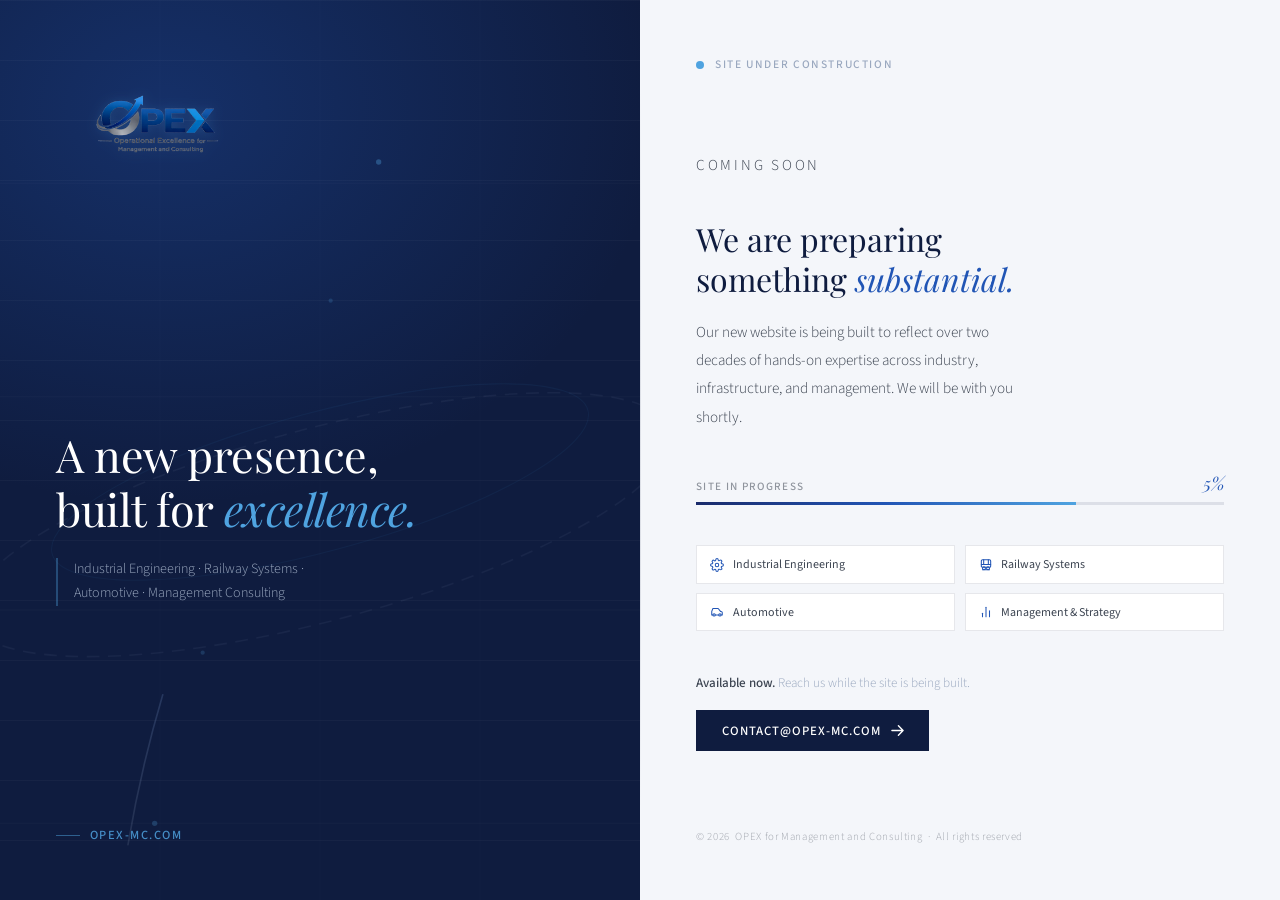
==== commit 138f2a2a: "update design 1" ====
--- a/index.html
+++ b/index.html
@@ -3,1071 +3,583 @@
 <head>
 <meta charset="UTF-8"/>
 <meta name="viewport" content="width=device-width, initial-scale=1.0"/>
-<title>OPEX Consulting — Management & Operations Excellence</title>
-<meta name="description" content="OPEX for Management and Consulting. Senior-level expertise in industrial engineering, railway systems, automotive, and operational excellence."/>
+<title>OPEX — Operational Excellence for Management and Consulting</title>
+<meta name="description" content="OPEX — Operational Excellence for Management and Consulting. Our new website is on its way. Contact us in the meantime."/>
+
+<!-- Favicon from logo colours -->
 <script>
 (function(){
   const c=document.createElement('canvas');c.width=64;c.height=64;
-  const x=c.getContext('2d');
-  x.fillStyle='#0C0F12';x.fillRect(0,0,64,64);
-  x.strokeStyle='#00C2B2';x.lineWidth=2;
-  x.strokeRect(10,10,44,44);
-  x.fillStyle='#00C2B2';x.font='bold 28px monospace';
-  x.textAlign='center';x.textBaseline='middle';x.fillText('O',32,33);
-  const l=document.createElement('link');l.rel='icon';l.href=c.toDataURL();
-  document.head.appendChild(l);
+  const x=c.getContext('2d'),g=x.createLinearGradient(0,64,64,0);
+  g.addColorStop(0,'#1A2B6B');g.addColorStop(1,'#4FA3E0');
+  x.fillStyle=g;x.beginPath();x.arc(32,32,30,0,Math.PI*2);x.fill();
+  x.fillStyle='#fff';x.font='bold 26px serif';x.textAlign='center';x.textBaseline='middle';x.fillText('O',32,33);
+  const l=document.createElement('link');l.rel='icon';l.href=c.toDataURL();document.head.appendChild(l);
 })();
 </script>
+
 <link rel="preconnect" href="https://fonts.googleapis.com"/>
 <link rel="preconnect" href="https://fonts.gstatic.com" crossorigin/>
-<link href="https://fonts.googleapis.com/css2?family=Space+Grotesk:wght@300;400;500;600;700&family=JetBrains+Mono:wght@300;400;500&family=Instrument+Serif:ital@0;1&display=swap" rel="stylesheet"/>
+<link href="https://fonts.googleapis.com/css2?family=Playfair+Display:ital,wght@0,400;0,500;0,700;1,400;1,500&family=Source+Sans+3:wght@300;400;500;600&display=swap" rel="stylesheet"/>
 
 <style>
-/* ─── TOKENS ──────────────────────────────────────────────────────── */
-:root{
-  --ink:    #0C0F12;
-  --ink-80: rgba(12,15,18,.8);
-  --ink-40: rgba(12,15,18,.4);
-  --ink-12: rgba(12,15,18,.12);
-  --ink-06: rgba(12,15,18,.06);
-  --paper:  #F7F6F3;
-  --paper-d:#EEECEA;
-  --mid:    #6B7280;
-  --teal:   #00C2B2;
-  --teal-d: #009E91;
-  --teal-12:rgba(0,194,178,.12);
-  --teal-06:rgba(0,194,178,.06);
-  --white:  #FFFFFF;
-  --rule:   rgba(12,15,18,.1);
-
-  --f-display: 'Instrument Serif', Georgia, serif;
-  --f-sans:    'Space Grotesk', system-ui, sans-serif;
-  --f-mono:    'JetBrains Mono', 'Courier New', monospace;
-
-  --max: 1200px;
-  --px:  clamp(1.5rem, 6vw, 4rem);
-  --ease: cubic-bezier(.25,.46,.45,.94);
-  --ease-spring: cubic-bezier(.34,1.56,.64,1);
-}
-
-/* ─── RESET ───────────────────────────────────────────────────────── */
+/* ─── DESIGN TOKENS ─────────────────────────────────────── */
+:root {
+  --navy:    #0F1C3F;
+  --navy-l:  #1A2B6B;
+  --blue:    #2155B5;
+  --sky:     #4FA3E0;
+  --silver:  #9AA8BF;
+  --charcoal:#3D4552;
+  --off-w:   #F4F6FA;
+  --white:   #FFFFFF;
+  --rule:    rgba(255,255,255,.1);
+  --rule-d:  rgba(15,28,63,.1);
+
+  --f-serif: 'Playfair Display', Georgia, serif;
+  --f-sans:  'Source Sans 3', system-ui, sans-serif;
+  --ease:    cubic-bezier(.4,0,.2,1);
+  --ease-o:  cubic-bezier(0,.55,.45,1);
+}
+
+/* ─── RESET ─────────────────────────────────────────────── */
 *,*::before,*::after{box-sizing:border-box;margin:0;padding:0}
-html{scroll-behavior:smooth;font-size:16px;background:var(--paper)}
-body{font-family:var(--f-sans);color:var(--ink);background:var(--paper);overflow-x:hidden;-webkit-font-smoothing:antialiased}
-::selection{background:var(--teal);color:var(--ink)}
-
-/* ─── REVEAL ──────────────────────────────────────────────────────── */
-.r{opacity:0;transform:translateY(20px);transition:opacity .7s var(--ease),transform .7s var(--ease)}
-.r.on{opacity:1;transform:none}
-.r1{transition-delay:.08s}.r2{transition-delay:.16s}.r3{transition-delay:.24s}.r4{transition-delay:.32s}.r5{transition-delay:.4s}
-@media(prefers-reduced-motion:reduce){.r{opacity:1;transform:none;transition:none}}
-
-/* ─── NAV ─────────────────────────────────────────────────────────── */
-#nav{
-  position:fixed;top:0;left:0;right:0;z-index:200;
-  padding:1.1rem var(--px);
-  display:flex;align-items:center;justify-content:space-between;
-  transition:background .3s,border-color .3s;
-  border-bottom:1px solid transparent;
-}
-#nav.up{background:rgba(247,246,243,.92);backdrop-filter:blur(16px);-webkit-backdrop-filter:blur(16px);border-color:var(--rule)}
-.nav-logo{display:flex;align-items:center;gap:.75rem;text-decoration:none}
-.nav-brand{
-  font-family:var(--f-mono);font-size:.8rem;font-weight:500;
-  color:var(--ink);letter-spacing:.06em;line-height:1.3;
-}
-.nav-brand span{color:var(--teal)}
-.nav-brand sub{display:block;font-size:.62rem;color:var(--mid);letter-spacing:.08em;font-weight:400;margin-top:.05rem}
-
-.nav-links{display:flex;align-items:center;gap:2.2rem;list-style:none}
-.nav-links a{
-  font-family:var(--f-mono);font-size:.72rem;font-weight:400;letter-spacing:.1em;
-  text-transform:uppercase;color:var(--mid);text-decoration:none;
-  position:relative;transition:color .2s;
-}
-.nav-links a::after{content:'';position:absolute;bottom:-2px;left:0;width:0;height:1px;background:var(--teal);transition:width .25s var(--ease)}
-.nav-links a:hover{color:var(--ink)}
-.nav-links a:hover::after{width:100%}
-.nav-contact{
-  font-family:var(--f-mono);font-size:.72rem;font-weight:500;letter-spacing:.1em;text-transform:uppercase;
-  color:var(--teal);text-decoration:none;
-  padding:.45rem 1rem;border:1px solid var(--teal);
-  transition:background .2s,color .2s,box-shadow .2s;
-}
-.nav-contact:hover{background:var(--teal);color:var(--ink);box-shadow:0 0 20px rgba(0,194,178,.3)}
-
-.burger{display:none;flex-direction:column;gap:5px;background:none;border:none;cursor:pointer;padding:4px}
-.burger span{display:block;width:22px;height:1.5px;background:var(--ink);transition:transform .28s,opacity .28s}
-.burger.x span:nth-child(1){transform:translateY(6.5px) rotate(45deg)}
-.burger.x span:nth-child(2){opacity:0}
-.burger.x span:nth-child(3){transform:translateY(-6.5px) rotate(-45deg)}
-.mob{display:none;position:fixed;inset:0;background:var(--paper);z-index:199;flex-direction:column;align-items:center;justify-content:center;gap:2.5rem}
-.mob.show{display:flex}
-.mob a{font-family:var(--f-display);font-size:2.4rem;font-style:italic;color:var(--ink);text-decoration:none;transition:color .2s}
-.mob a:hover{color:var(--teal)}
-@media(max-width:760px){.nav-links,.nav-contact{display:none}.burger{display:flex}}
-
-/* ─── HERO ────────────────────────────────────────────────────────── */
-#hero{
+html{height:100%;font-size:16px}
+body{
+  font-family:var(--f-sans);
+  height:100%;min-height:100svh;
+  display:grid;
+  grid-template-columns:1fr 1fr;
+  background:var(--off-w);
+  color:var(--charcoal);
+  -webkit-font-smoothing:antialiased;
+  overflow:hidden;
+}
+::selection{background:var(--blue);color:#fff}
+
+/* ─── LEFT PANEL: dark navy ──────────────────────────────── */
+.panel-left {
+  background: var(--navy);
+  display: flex;
+  flex-direction: column;
+  justify-content: space-between;
+  padding: 3.5rem;
+  position: relative;
+  overflow: hidden;
+  min-height: 100svh;
+}
+
+/* Subtle radial bloom — depth */
+.panel-left::before {
+  content:'';
+  position:absolute;
+  top:-20%;left:-10%;
+  width:120%;height:80%;
+  background:radial-gradient(ellipse at 30% 40%, rgba(33,85,181,.35) 0%, transparent 65%);
+  pointer-events:none;
+}
+
+/* Fine horizontal lines — industrial data-sheet feel */
+.panel-left::after {
+  content:'';
+  position:absolute;
+  inset:0;
+  background-image: repeating-linear-gradient(
+    0deg,
+    transparent,
+    transparent 59px,
+    rgba(255,255,255,.03) 59px,
+    rgba(255,255,255,.03) 60px
+  );
+  pointer-events:none;
+}
+
+/* SVG canvas for animated arrow path */
+.arrow-canvas {
+  position:absolute;
+  inset:0;width:100%;height:100%;
+  pointer-events:none;
+  z-index:0;
+}
+
+/* ── Logo ── */
+.logo-wrap {
+  position:relative;z-index:2;
+  opacity:0;
+  animation: fadeUp .8s var(--ease) .15s forwards;
+}
+.logo-wrap img {
+  width:220px;
+  height:auto;
+  /* logo is on white — invert won't work, use filter to kill white bg */
+  filter: brightness(0) invert(1);
+  /* show the logo tinted to match our palette */
+  /* Actually show at full colour using a blend overlay trick */
+  mix-blend-mode: normal;
+  filter: drop-shadow(0 2px 8px rgba(79,163,224,.15));
+}
+/* We'll show it in its natural colours but boosted for dark bg */
+.logo-wrap img {
+  filter: drop-shadow(0 1px 6px rgba(79,163,224,.2)) brightness(1.08) contrast(1.05);
+}
+
+/* ── Headline ── */
+.left-headline {
+  position:relative;z-index:2;
+  flex:1;
+  display:flex;
+  flex-direction:column;
+  justify-content:center;
+  padding: 2rem 0;
+}
+.left-headline h1 {
+  font-family:var(--f-serif);
+  font-size:clamp(2rem,3.5vw,3.2rem);
+  font-weight:400;
+  line-height:1.2;
+  color:var(--white);
+  letter-spacing:-.01em;
+  margin-bottom:1.4rem;
+  opacity:0;
+  animation: fadeUp .9s var(--ease) .4s forwards;
+}
+.left-headline h1 em {
+  font-style:italic;
+  color:var(--sky);
+}
+.left-headline .tagline {
+  font-size:.88rem;
+  font-weight:300;
+  color:var(--silver);
+  line-height:1.7;
+  max-width:300px;
+  border-left:2px solid rgba(79,163,224,.35);
+  padding-left:1rem;
+  opacity:0;
+  animation: fadeUp .8s var(--ease) .6s forwards;
+}
+
+/* ── Domain badge ── */
+.domain-badge {
+  position:relative;z-index:2;
+  display:inline-flex;align-items:center;gap:.6rem;
+  font-family:var(--f-sans);
+  font-size:.78rem;
+  font-weight:500;
+  letter-spacing:.12em;
+  text-transform:uppercase;
+  color:rgba(255,255,255,.45);
+  opacity:0;
+  animation: fadeUp .8s var(--ease) .8s forwards;
+}
+.domain-badge::before {
+  content:'';
+  display:block;width:24px;height:1px;
+  background:rgba(79,163,224,.5);
+}
+.domain-badge span{color:var(--sky);opacity:.85}
+
+/* ─── RIGHT PANEL: off-white ─────────────────────────────── */
+.panel-right {
+  background:var(--off-w);
+  display:flex;
+  flex-direction:column;
+  justify-content:space-between;
+  padding:3.5rem;
   min-height:100svh;
-  display:grid;grid-template-rows:1fr auto;
-  padding-top:6rem;
+  position:relative;
+}
+
+/* thin vertical accent on the join */
+.panel-right::before {
+  content:'';
+  position:absolute;
+  left:0;top:10%;bottom:10%;
+  width:1px;
+  background:linear-gradient(to bottom,transparent,var(--rule-d) 30%,var(--rule-d) 70%,transparent);
+}
+
+/* ── Status row ── */
+.status-row {
+  display:flex;align-items:center;gap:.7rem;
+  opacity:0;
+  animation:fadeUp .8s var(--ease) .5s forwards;
+}
+.status-dot {
+  width:8px;height:8px;border-radius:50%;
+  background:var(--sky);
+  animation:pulseD 2.2s ease-in-out 1.5s infinite;
+}
+@keyframes pulseD{
+  0%,100%{box-shadow:0 0 0 0 rgba(79,163,224,.5)}
+  50%    {box-shadow:0 0 0 6px rgba(79,163,224,0)}
+}
+.status-text {
+  font-size:.72rem;
+  font-weight:500;
+  letter-spacing:.14em;
+  text-transform:uppercase;
+  color:var(--silver);
+}
+
+/* ── Right body ── */
+.right-body {
+  flex:1;
+  display:flex;
+  flex-direction:column;
+  justify-content:center;
+  padding:2rem 0;
+}
+.section-label {
+  font-size:.7rem;
+  font-weight:600;
+  letter-spacing:.18em;
+  text-transform:uppercase;
+  color:var(--blue);
+  margin-bottom:1.5rem;
+  opacity:0;
+  animation:fadeUp .8s var(--ease) .55s forwards;
+}
+
+.right-body h2 {
+  font-family:var(--f-serif);
+  font-size:clamp(1.6rem,2.5vw,2.4rem);
+  font-weight:400;
+  line-height:1.25;
+  color:var(--navy);
+  margin-bottom:1.2rem;
+  opacity:0;
+  animation:fadeUp .9s var(--ease) .65s forwards;
+}
+.right-body h2 em{font-style:italic;color:var(--blue)}
+
+.right-body p {
+  font-size:.95rem;
+  font-weight:300;
+  line-height:1.85;
+  color:var(--charcoal);
+  margin-bottom:2.5rem;
+  max-width:340px;
+  opacity:0;
+  animation:fadeUp .8s var(--ease) .75s forwards;
+}
+
+/* ── Progress ── */
+.progress-block {
+  margin-bottom:2.5rem;
+  opacity:0;
+  animation:fadeUp .8s var(--ease) .85s forwards;
+}
+.prog-head {
+  display:flex;justify-content:space-between;align-items:baseline;
+  margin-bottom:.55rem;
+}
+.prog-label {
+  font-size:.7rem;
+  font-weight:500;
+  letter-spacing:.12em;
+  text-transform:uppercase;
+  color:var(--charcoal);
+  opacity:.55;
+}
+.prog-pct {
+  font-family:var(--f-serif);
+  font-size:1.1rem;
+  font-weight:400;
+  font-style:italic;
+  color:var(--blue);
+}
+.prog-track {
+  height:3px;
+  background:rgba(15,28,63,.1);
   position:relative;overflow:hidden;
 }
-/* subtle grid overlay */
-.hero-grid-bg{
-  position:absolute;inset:0;pointer-events:none;
-  background-image:
-    linear-gradient(var(--rule) 1px,transparent 1px),
-    linear-gradient(90deg,var(--rule) 1px,transparent 1px);
-  background-size:60px 60px;
-  mask-image:radial-gradient(ellipse 80% 80% at 50% 50%,black 40%,transparent 100%);
-  opacity:.5;
-}
-/* teal glow circle */
-.hero-glow{
-  position:absolute;top:-20%;right:-10%;
-  width:700px;height:700px;border-radius:50%;
-  background:radial-gradient(circle,rgba(0,194,178,.07) 0%,transparent 65%);
-  pointer-events:none;
-}
-
-.hero-inner{
-  max-width:var(--max);margin:0 auto;width:100%;
-  padding:0 var(--px);
-  display:grid;grid-template-columns:1fr 1fr;gap:4rem;align-items:center;
-}
-
-/* left */
-.hero-left{}
-.hero-tag{
-  display:inline-flex;align-items:center;gap:.5rem;
-  font-family:var(--f-mono);font-size:.68rem;font-weight:400;letter-spacing:.12em;text-transform:uppercase;
-  color:var(--teal);margin-bottom:2rem;
-}
-.hero-tag::before{content:'//';color:var(--ink-40);margin-right:.1rem}
-/* blinking cursor */
-.cursor{display:inline-block;width:6px;height:.9em;background:var(--teal);vertical-align:middle;margin-left:2px;animation:blink 1.1s step-end infinite}
-@keyframes blink{0%,100%{opacity:1}50%{opacity:0}}
-
-.hero-h1{
-  font-family:var(--f-display);
-  font-size:clamp(3.2rem,6.5vw,6rem);
-  font-weight:400;line-height:1.04;
-  color:var(--ink);letter-spacing:-.02em;
-  margin-bottom:2.2rem;
-}
-.hero-h1 em{font-style:italic;color:var(--teal)}
-.hero-h1 .line2{display:block;padding-left:2.5rem}/* intentional stagger */
-
-.hero-desc{
-  font-size:1rem;font-weight:300;line-height:1.8;color:var(--mid);
-  max-width:420px;margin-bottom:2.8rem;border-left:2px solid var(--teal-12);padding-left:1.2rem;
-}
-
-.hero-actions{display:flex;align-items:center;gap:1.5rem;flex-wrap:wrap}
-.btn-ink{
+.prog-fill {
+  height:100%;width:0;
+  background:linear-gradient(90deg, var(--navy-l), var(--blue), var(--sky));
+  animation:fillBar 2.8s var(--ease) 1.3s forwards;
+}
+@keyframes fillBar{from{width:0}to{width:72%}}
+
+/* Services teaser */
+.services-teaser {
+  display:grid;
+  grid-template-columns:1fr 1fr;
+  gap:.6rem;
+  margin-bottom:2.5rem;
+  opacity:0;
+  animation:fadeUp .8s var(--ease) .95s forwards;
+}
+.svc-chip {
+  display:flex;align-items:center;gap:.55rem;
+  padding:.6rem .8rem;
+  border:1px solid rgba(15,28,63,.1);
+  background:var(--white);
+  font-size:.75rem;
+  font-weight:400;
+  color:var(--charcoal);
+  transition:border-color .2s,color .2s;
+}
+.svc-chip:hover{border-color:var(--blue);color:var(--navy)}
+.svc-chip svg{flex-shrink:0;color:var(--blue)}
+
+/* ── Contact ── */
+.contact-block {
+  opacity:0;
+  animation:fadeUp .8s var(--ease) 1.05s forwards;
+}
+.contact-block p{
+  font-size:.82rem;color:var(--silver);margin-bottom:.9rem;
+  font-weight:300;
+}
+.contact-block p strong{color:var(--charcoal);font-weight:500}
+.contact-email {
   display:inline-flex;align-items:center;gap:.6rem;
-  padding:.8rem 1.8rem;background:var(--ink);color:var(--paper);
-  font-family:var(--f-mono);font-size:.78rem;font-weight:500;letter-spacing:.08em;text-transform:uppercase;
-  text-decoration:none;transition:background .22s,box-shadow .22s,transform .18s;
-}
-.btn-ink .arr{transition:transform .25s var(--ease)}
-.btn-ink:hover{background:#1a2030;box-shadow:0 6px 24px rgba(12,15,18,.25);transform:translateY(-1px)}
-.btn-ink:hover .arr{transform:translateX(4px)}
-.btn-ghost-ink{
-  font-family:var(--f-mono);font-size:.72rem;font-weight:400;letter-spacing:.1em;text-transform:uppercase;
-  color:var(--mid);text-decoration:none;display:inline-flex;align-items:center;gap:.4rem;
-  transition:color .2s;border-bottom:1px solid transparent;
-}
-.btn-ghost-ink:hover{color:var(--ink);border-color:var(--ink)}
-
-/* right: technical readout panel */
-.hero-right{display:flex;justify-content:flex-end}
-.readout{
-  width:100%;max-width:340px;
-  border:1px solid var(--ink-12);
-  background:var(--white);
-  position:relative;
-}
-.readout-header{
-  display:flex;align-items:center;justify-content:space-between;
-  padding:.7rem 1rem;border-bottom:1px solid var(--ink-12);
-  background:var(--ink-06);
-}
-.readout-title{font-family:var(--f-mono);font-size:.62rem;letter-spacing:.14em;color:var(--mid);text-transform:uppercase}
-.readout-dots{display:flex;gap:.4rem}
-.dot{width:8px;height:8px;border-radius:50%}
-.dot-r{background:#FF5F57}.dot-y{background:#FFBD2E}.dot-g{background:var(--teal)}
-
-.readout-body{padding:1.2rem 1rem}
-.readout-line{
-  display:flex;align-items:flex-start;gap:.8rem;
-  padding:.65rem 0;border-bottom:1px solid var(--ink-06);
-  font-family:var(--f-mono);font-size:.72rem;
-}
-.readout-line:last-child{border-bottom:none}
-.rl-key{color:var(--mid);white-space:nowrap;flex-shrink:0;min-width:90px;font-size:.65rem;letter-spacing:.06em}
-.rl-val{color:var(--ink);line-height:1.4}
-.rl-val .badge{display:inline-block;background:var(--teal-12);color:var(--teal-d);font-size:.6rem;padding:.1rem .4rem;letter-spacing:.06em;margin-left:.3rem;vertical-align:middle}
-.readout-footer{padding:.6rem 1rem;border-top:1px solid var(--ink-12);background:var(--ink-06);display:flex;align-items:center;gap:.5rem}
-.status-dot{width:6px;height:6px;border-radius:50%;background:var(--teal);animation:pulse 2s ease-in-out infinite}
-@keyframes pulse{0%,100%{opacity:1;box-shadow:0 0 0 0 rgba(0,194,178,.4)}50%{opacity:.8;box-shadow:0 0 0 5px rgba(0,194,178,0)}}
-.status-text{font-family:var(--f-mono);font-size:.62rem;color:var(--mid);letter-spacing:.1em}
-
-/* hero bottom bar */
-.hero-bottom{
-  max-width:var(--max);margin:0 auto;width:100%;
-  padding:1.8rem var(--px);
-  border-top:1px solid var(--rule);
-  display:flex;align-items:center;justify-content:space-between;gap:1.5rem;flex-wrap:wrap;
-}
-.hero-stat{display:flex;flex-direction:column;gap:.15rem}
-.hero-stat-n{font-family:var(--f-display);font-size:1.8rem;font-style:italic;color:var(--ink);line-height:1}
-.hero-stat-l{font-family:var(--f-mono);font-size:.6rem;letter-spacing:.1em;text-transform:uppercase;color:var(--mid)}
-.hero-bottom-div{width:1px;height:36px;background:var(--rule)}
-
+  padding:.72rem 1.6rem;
+  background:var(--navy);
+  color:var(--white);
+  font-size:.8rem;
+  font-weight:500;
+  letter-spacing:.08em;
+  text-transform:uppercase;
+  text-decoration:none;
+  transition:background .22s,box-shadow .22s,transform .18s;
+}
+.contact-email .arr{transition:transform .25s var(--ease)}
+.contact-email:hover{background:var(--navy-l);box-shadow:0 6px 22px rgba(15,28,63,.22);transform:translateY(-1px)}
+.contact-email:hover .arr{transform:translateX(4px)}
+
+/* ── Footer ── */
+.right-footer {
+  opacity:0;
+  animation:fadeUp .8s var(--ease) 1.15s forwards;
+}
+.footer-copy {
+  font-size:.68rem;
+  font-weight:300;
+  color:rgba(61,69,82,.45);
+  letter-spacing:.06em;
+}
+
+/* ─── ANIMATIONS ─────────────────────────────────────────── */
+@keyframes fadeUp{
+  from{opacity:0;transform:translateY(12px)}
+  to  {opacity:1;transform:none}
+}
+
+/* ─── MOBILE ─────────────────────────────────────────────── */
 @media(max-width:860px){
-  .hero-inner{grid-template-columns:1fr;gap:2.5rem}
-  .hero-right{justify-content:flex-start}
-  .hero-h1 .line2{padding-left:0}
-}
-@media(max-width:600px){
-  .hero-bottom{gap:1rem}
-  .hero-bottom-div{display:none}
-}
-
-/* ─── SHARED SECTION ──────────────────────────────────────────────── */
-.sec{padding:clamp(4.5rem,9vw,8rem) var(--px)}
-.wrap{max-width:var(--max);margin:0 auto}
-.mono-label{
-  font-family:var(--f-mono);font-size:.65rem;font-weight:400;
-  letter-spacing:.16em;text-transform:uppercase;color:var(--teal);
-  display:inline-flex;align-items:center;gap:.5rem;margin-bottom:1.2rem;
-}
-.mono-label::before{content:'[ ';color:var(--ink-40)}.mono-label::after{content:' ]';color:var(--ink-40)}
-.sec-title{
-  font-family:var(--f-display);
-  font-size:clamp(2.2rem,4.5vw,3.8rem);
-  font-weight:400;line-height:1.1;color:var(--ink);letter-spacing:-.01em;
-}
-.sec-title em{font-style:italic;color:var(--teal)}
-.sec-lead{font-size:1rem;font-weight:300;line-height:1.85;color:var(--mid);max-width:540px}
-
-/* ─── ABOUT ───────────────────────────────────────────────────────── */
-#about{background:var(--white);border-top:1px solid var(--rule)}
-.about-grid{display:grid;grid-template-columns:1fr 1.2fr;gap:clamp(3rem,7vw,6rem);align-items:start}
-
-/* Left: technical schematic panel */
-.about-schema{position:relative}
-.schema-box{
-  border:1px solid var(--ink-12);
-  background:var(--paper);
-  padding:2rem;
-  position:relative;
-}
-/* corner ticks */
-.schema-box::before,.schema-box::after{
-  content:'';position:absolute;width:12px;height:12px;
-  border-color:var(--teal);border-style:solid;
-}
-.schema-box::before{top:-1px;left:-1px;border-width:2px 0 0 2px}
-.schema-box::after{bottom:-1px;right:-1px;border-width:0 2px 2px 0}
-
-.schema-label{
-  font-family:var(--f-mono);font-size:.6rem;letter-spacing:.14em;text-transform:uppercase;
-  color:var(--mid);margin-bottom:1.2rem;display:flex;align-items:center;gap:.5rem;
-}
-.schema-label::after{content:'';flex:1;height:1px;background:var(--rule)}
-
-.expertise-list{list-style:none;display:flex;flex-direction:column;gap:0}
-.exp-item{
-  display:flex;align-items:stretch;gap:1.2rem;
-  padding:.9rem 0;border-bottom:1px solid var(--ink-06);
-  cursor:default;
-  transition:background .2s;
-}
-.exp-item:last-child{border-bottom:none}
-.exp-item:hover{background:var(--teal-06);margin:0 -2rem;padding-left:2rem;padding-right:2rem}
-.exp-num{
-  font-family:var(--f-mono);font-size:.62rem;color:var(--teal);
-  width:24px;flex-shrink:0;padding-top:.2rem;font-weight:500;
-}
-.exp-content{}
-.exp-name{font-size:.92rem;font-weight:500;color:var(--ink);margin-bottom:.2rem}
-.exp-sub{font-family:var(--f-mono);font-size:.64rem;color:var(--mid);letter-spacing:.05em}
-
-/* Metadata row below schema */
-.schema-meta{
-  display:flex;gap:2rem;margin-top:1.5rem;flex-wrap:wrap;
-}
-.meta-pair{display:flex;flex-direction:column;gap:.2rem}
-.meta-key{font-family:var(--f-mono);font-size:.58rem;letter-spacing:.12em;text-transform:uppercase;color:var(--mid)}
-.meta-val{font-family:var(--f-mono);font-size:.75rem;color:var(--ink);font-weight:500}
-
-/* Right: about content */
-.about-content{}
-.about-body{font-size:.97rem;font-weight:300;line-height:1.85;color:var(--mid);margin-bottom:1.3rem}
-.about-body strong{color:var(--ink);font-weight:500}
-.about-quote{
-  margin:2rem 0;
-  padding:1.5rem 1.8rem;
-  background:var(--ink);
-  position:relative;
-}
-.about-quote::before{
-  content:'';position:absolute;top:0;left:0;right:0;height:2px;background:var(--teal)
-}
-.about-quote p{
-  font-family:var(--f-display);font-size:1.35rem;font-style:italic;
-  color:var(--paper);line-height:1.55;margin-bottom:.6rem;
-}
-.about-quote cite{font-family:var(--f-mono);font-size:.62rem;color:rgba(247,246,243,.4);letter-spacing:.1em;text-transform:uppercase;font-style:normal}
-
-@media(max-width:860px){.about-grid{grid-template-columns:1fr}}
-
-/* ─── SERVICES ────────────────────────────────────────────────────── */
-#services{background:var(--paper);border-top:1px solid var(--rule)}
-.services-intro{display:grid;grid-template-columns:1fr 1fr;gap:3rem;align-items:end;margin-bottom:4rem}
-@media(max-width:760px){.services-intro{grid-template-columns:1fr}}
-
-/* Accordion-style service list — not cards */
-.service-list{border-top:1px solid var(--rule)}
-.sv{
-  border-bottom:1px solid var(--rule);
-  overflow:hidden;
-}
-.sv-head{
-  display:grid;grid-template-columns:3rem 1fr auto;align-items:center;gap:1.5rem;
-  padding:1.6rem 0;cursor:pointer;
-  transition:padding .35s var(--ease);
-  user-select:none;
-}
-.sv-head:hover .sv-title{color:var(--teal)}
-.sv-n{
-  font-family:var(--f-mono);font-size:.68rem;font-weight:500;
-  color:var(--teal);letter-spacing:.08em;
-}
-.sv-title{
-  font-family:var(--f-display);font-size:clamp(1.4rem,2.5vw,2rem);
-  font-weight:400;color:var(--ink);line-height:1.15;
-  transition:color .25s;
-}
-.sv-icon{
-  width:32px;height:32px;border:1px solid var(--rule);
-  display:flex;align-items:center;justify-content:center;
-  flex-shrink:0;transition:border-color .25s,background .25s,transform .35s var(--ease-spring);
-  color:var(--mid);
-}
-.sv.open .sv-icon{transform:rotate(45deg);border-color:var(--teal);background:var(--teal);color:var(--ink)}
-.sv-body{
-  display:grid;grid-template-rows:0fr;
-  transition:grid-template-rows .4s var(--ease);
-}
-.sv.open .sv-body{grid-template-rows:1fr}
-.sv-body-inner{overflow:hidden}
-.sv-body-content{
-  display:grid;grid-template-columns:3rem 1fr;gap:1.5rem;
-  padding-bottom:2rem;
-}
-.sv-spacer{}
-.sv-detail{}
-.sv-desc{font-size:.92rem;font-weight:300;line-height:1.85;color:var(--mid);margin-bottom:1.2rem;max-width:560px}
-.sv-chips{display:flex;flex-wrap:wrap;gap:.5rem}
-.chip{
-  font-family:var(--f-mono);font-size:.62rem;letter-spacing:.08em;
-  padding:.3rem .75rem;border:1px solid var(--ink-12);color:var(--mid);
-  transition:border-color .2s,color .2s,background .2s;
-}
-.sv:hover .chip,.sv.open .chip{border-color:var(--teal-12);color:var(--ink)}
-/* inline sector illustration in the body */
-.sv-visual{
-  margin-bottom:1.5rem;height:5px;
-  display:flex;gap:3px;
-}
-.sv-visual-bar{
-  flex:1;height:100%;background:var(--teal);opacity:.15;
-  transition:opacity .5s;
-}
-.sv.open .sv-visual-bar{opacity:1;animation:barIn .6s var(--ease) forwards}
-.sv-visual-bar:nth-child(1){animation-delay:.0s}
-.sv-visual-bar:nth-child(2){animation-delay:.05s}
-.sv-visual-bar:nth-child(3){animation-delay:.10s}
-.sv-visual-bar:nth-child(4){animation-delay:.15s}
-.sv-visual-bar:nth-child(5){animation-delay:.20s}
-.sv-visual-bar:nth-child(6){animation-delay:.25s}
-.sv-visual-bar:nth-child(7){animation-delay:.30s}
-.sv-visual-bar:nth-child(8){animation-delay:.35s; flex:.4}
-@keyframes barIn{from{opacity:.15;transform:scaleY(.2)}to{opacity:1;transform:scaleY(1)}}
-
-/* ─── WHY ─────────────────────────────────────────────────────────── */
-#why{background:var(--ink);border-top:1px solid rgba(255,255,255,.06);position:relative;overflow:hidden}
-/* subtle scan-line texture */
-#why::before{
-  content:'';position:absolute;inset:0;pointer-events:none;
-  background:repeating-linear-gradient(0deg,transparent,transparent 2px,rgba(255,255,255,.012) 2px,rgba(255,255,255,.012) 4px);
-}
-/* teal glow */
-#why::after{
-  content:'';position:absolute;bottom:-30%;left:50%;transform:translateX(-50%);
-  width:800px;height:400px;border-radius:50%;
-  background:radial-gradient(circle,rgba(0,194,178,.06) 0%,transparent 65%);
-  pointer-events:none;
-}
-.why-head{
-  display:grid;grid-template-columns:1fr 1fr;gap:4rem;align-items:end;
-  margin-bottom:5rem;
-  position:relative;z-index:1;
-}
-.why-head .mono-label{color:rgba(0,194,178,.7)}
-.why-head .sec-title{color:var(--paper)}
-.why-head .sec-title em{color:var(--teal)}
-.why-head .sec-lead{color:rgba(247,246,243,.45);max-width:100%}
-.why-head-right{display:flex;flex-direction:column;justify-content:flex-end}
-
-/* Manifesto-style list — NOT cards */
-.manifesto{list-style:none;position:relative;z-index:1}
-.mf-item{
-  display:grid;grid-template-columns:2rem 1fr;gap:2rem;
-  padding:1.8rem 0;
-  border-bottom:1px solid rgba(255,255,255,.06);
-  transition:border-color .3s;
-}
-.mf-item:first-child{border-top:1px solid rgba(255,255,255,.06)}
-.mf-item:hover{border-bottom-color:rgba(0,194,178,.3)}
-/* Teal left accent appears on hover */
-.mf-item{position:relative}
-.mf-item::before{
-  content:'';position:absolute;left:-1px;top:0;bottom:0;width:2px;
-  background:var(--teal);transform:scaleY(0);transform-origin:top;
-  transition:transform .35s var(--ease);
-}
-.mf-item:hover::before{transform:scaleY(1)}
-.mf-glyph{
-  font-family:var(--f-mono);font-size:.7rem;color:rgba(0,194,178,.5);
-  padding-top:.2rem;font-weight:500;
-}
-.mf-content{}
-.mf-title{font-family:var(--f-sans);font-size:1.05rem;font-weight:600;color:var(--paper);margin-bottom:.45rem;letter-spacing:-.01em}
-.mf-desc{font-size:.88rem;font-weight:300;line-height:1.75;color:rgba(247,246,243,.45)}
-
-.why-cta{
-  position:relative;z-index:1;
-  margin-top:4rem;padding-top:3rem;border-top:1px solid rgba(255,255,255,.06);
-  display:flex;align-items:center;justify-content:space-between;gap:2rem;flex-wrap:wrap;
-}
-.why-cta-text{font-family:var(--f-display);font-size:clamp(1.4rem,2.8vw,2.2rem);font-style:italic;color:var(--paper)}
-.why-cta-text em{color:var(--teal);font-style:normal;font-family:var(--f-mono);font-size:.65em;letter-spacing:.06em;vertical-align:middle}
-.btn-teal{
-  display:inline-flex;align-items:center;gap:.6rem;
-  padding:.8rem 1.8rem;background:var(--teal);color:var(--ink);
-  font-family:var(--f-mono);font-size:.78rem;font-weight:500;letter-spacing:.08em;text-transform:uppercase;
-  text-decoration:none;white-space:nowrap;
-  transition:background .22s,box-shadow .22s,transform .18s;
-}
-.btn-teal .arr{transition:transform .25s var(--ease)}
-.btn-teal:hover{background:#00ddc9;box-shadow:0 0 28px rgba(0,194,178,.4);transform:translateY(-2px)}
-.btn-teal:hover .arr{transform:translateX(4px)}
-
-@media(max-width:760px){.why-head{grid-template-columns:1fr;gap:2rem}.mf-item{grid-template-columns:1.5rem 1fr;gap:1rem}}
-
-/* ─── CONTACT ─────────────────────────────────────────────────────── */
-#contact{background:var(--white);border-top:1px solid var(--rule)}
-.contact-grid{display:grid;grid-template-columns:1fr 1.15fr;gap:clamp(3rem,7vw,6rem)}
-.contact-left{}
-.contact-body{font-size:.95rem;font-weight:300;line-height:1.85;color:var(--mid);margin:1.5rem 0 2.5rem}
-.contact-items{list-style:none;display:flex;flex-direction:column;gap:.2rem}
-.ci{
-  display:flex;align-items:center;gap:1rem;
-  padding:.85rem 0;border-bottom:1px solid var(--ink-06);
-  transition:padding .2s;
-}
-.ci:last-child{border-bottom:none}
-.ci:hover{padding-left:.5rem}
-.ci-icon{
-  width:36px;height:36px;border:1px solid var(--ink-12);
-  display:flex;align-items:center;justify-content:center;flex-shrink:0;
-  color:var(--teal);transition:border-color .2s,background .2s;
-}
-.ci:hover .ci-icon{border-color:var(--teal);background:var(--teal-06)}
-.ci-label{font-family:var(--f-mono);font-size:.6rem;letter-spacing:.1em;text-transform:uppercase;color:var(--mid);display:block;margin-bottom:.1rem}
-.ci-val{font-size:.88rem;color:var(--ink)}
-.ci-val a{color:var(--ink);text-decoration:none;transition:color .2s}
-.ci-val a:hover{color:var(--teal)}
-
-/* Form */
-.contact-form{background:var(--paper);padding:2.5rem;border:1px solid var(--rule);position:relative}
-.contact-form::before{content:'';position:absolute;top:0;left:0;right:0;height:2px;background:linear-gradient(90deg,var(--teal),transparent)}
-.form-head{font-family:var(--f-mono);font-size:.7rem;letter-spacing:.14em;text-transform:uppercase;color:var(--mid);margin-bottom:1.8rem;display:flex;align-items:center;gap:.5rem}
-.form-head::after{content:'';flex:1;height:1px;background:var(--rule)}
-.frow{display:grid;grid-template-columns:1fr 1fr;gap:1rem}
-.fg{display:flex;flex-direction:column;gap:.4rem;margin-bottom:1rem}
-label{font-family:var(--f-mono);font-size:.62rem;letter-spacing:.1em;text-transform:uppercase;color:var(--mid)}
-input,textarea,select{
-  width:100%;padding:.7rem .9rem;
-  border:1px solid var(--ink-12);background:var(--white);
-  font-family:var(--f-sans);font-size:.88rem;color:var(--ink);
-  outline:none;transition:border-color .2s;border-radius:0;appearance:none;
-}
-input:focus,textarea:focus,select:focus{border-color:var(--teal)}
-textarea{resize:vertical;min-height:110px}
-.btn-form{
-  width:100%;padding:.85rem;margin-top:.5rem;
-  background:var(--ink);color:var(--paper);
-  font-family:var(--f-mono);font-size:.75rem;font-weight:500;letter-spacing:.12em;text-transform:uppercase;
-  border:none;cursor:pointer;transition:background .2s,transform .18s,box-shadow .2s;
-}
-.btn-form:hover{background:#1a2030;transform:translateY(-1px);box-shadow:0 4px 18px rgba(12,15,18,.2)}
-.form-note{font-family:var(--f-mono);font-size:.6rem;color:var(--mid);margin-top:.8rem;letter-spacing:.05em;line-height:1.7}
-.form-ok{display:none;text-align:center;padding:2.5rem 1rem}
-.form-ok-icon{
-  width:52px;height:52px;border:1px solid var(--teal);border-radius:50%;
-  display:flex;align-items:center;justify-content:center;margin:0 auto 1rem;color:var(--teal);
-}
-.form-ok h3{font-family:var(--f-display);font-size:1.5rem;font-style:italic;color:var(--ink);margin-bottom:.5rem}
-.form-ok p{font-family:var(--f-mono);font-size:.72rem;color:var(--mid);letter-spacing:.05em}
-@media(max-width:860px){.contact-grid{grid-template-columns:1fr}.frow{grid-template-columns:1fr}}
-
-/* ─── FOOTER ──────────────────────────────────────────────────────── */
-footer{background:var(--ink);padding:1.8rem var(--px);border-top:1px solid rgba(255,255,255,.06)}
-.ft{max-width:var(--max);margin:0 auto;display:flex;align-items:center;justify-content:space-between;gap:1.5rem;flex-wrap:wrap}
-.ft-brand{font-family:var(--f-mono);font-size:.72rem;color:rgba(247,246,243,.35);letter-spacing:.06em}
-.ft-brand strong{color:rgba(247,246,243,.7)}
-.ft-copy{font-family:var(--f-mono);font-size:.62rem;color:rgba(247,246,243,.25);letter-spacing:.06em;text-align:center}
-.ft-links{display:flex;gap:1.2rem}
-.ft-links a{
-  font-family:var(--f-mono);font-size:.62rem;letter-spacing:.08em;
-  color:rgba(247,246,243,.3);text-decoration:none;transition:color .2s;
-}
-.ft-links a:hover{color:var(--teal)}
+  body{
+    grid-template-columns:1fr;
+    grid-template-rows:auto 1fr;
+    overflow:auto;
+  }
+  .panel-left{
+    min-height:auto;
+    padding:2.5rem 2rem;
+    grid-row:1;
+  }
+  .panel-right{
+    min-height:auto;
+    padding:2.5rem 2rem;
+    grid-row:2;
+  }
+  .panel-left::before{display:none}
+  .panel-right::before{
+    left:10%;right:10%;top:0;bottom:auto;
+    width:auto;height:1px;
+    background:linear-gradient(to right,transparent,var(--rule-d) 30%,var(--rule-d) 70%,transparent);
+  }
+  .logo-wrap img{width:180px}
+  .left-headline{padding:1.8rem 0}
+  .arrow-canvas{display:none}
+}
+
+@media(max-width:480px){
+  .services-teaser{grid-template-columns:1fr}
+}
+@media(prefers-reduced-motion:reduce){
+  *{animation-duration:.01ms!important;transition-duration:.01ms!important}
+}
 </style>
 </head>
 <body>
 
-<!-- ══ NAV ══════════════════════════════════════════════════════════ -->
-<nav id="nav">
-  <a href="#hero" class="nav-logo">
-    <div class="nav-brand">
-      <span>OPEX</span> Consulting
-      <sub>Management &amp; Consulting</sub>
-    </div>
-  </a>
-  <ul class="nav-links">
-    <li><a href="#about">About</a></li>
-    <li><a href="#services">Services</a></li>
-    <li><a href="#why">Approach</a></li>
-  </ul>
-  <a href="#contact" class="nav-contact">Get in touch</a>
-  <button class="burger" id="burger" aria-label="Menu" aria-expanded="false">
-    <span></span><span></span><span></span>
-  </button>
-</nav>
-<div class="mob" id="mob">
-  <a href="#about" onclick="closeM()">About</a>
-  <a href="#services" onclick="closeM()">Services</a>
-  <a href="#why" onclick="closeM()">Approach</a>
-  <a href="#contact" onclick="closeM()">Get in touch</a>
+<!-- ══ LEFT PANEL ═════════════════════════════════════════ -->
+<div class="panel-left">
+
+  <!-- Animated SVG arrow — mirrors logo's upward arrow -->
+  <svg class="arrow-canvas" viewBox="0 0 600 900" xmlns="http://www.w3.org/2000/svg" aria-hidden="true" preserveAspectRatio="xMidYMid slice">
+    <!-- Large sweeping orbital arc (silver ring echo) -->
+    <ellipse cx="300" cy="520" rx="340" ry="90"
+      fill="none" stroke="rgba(154,168,191,.07)" stroke-width="1.5"
+      stroke-dasharray="12 8"
+      transform="rotate(-15 300 520)"/>
+    <!-- Second orbital -->
+    <ellipse cx="300" cy="480" rx="260" ry="65"
+      fill="none" stroke="rgba(79,163,224,.06)" stroke-width="1"
+      transform="rotate(-15 300 480)"/>
+
+    <!-- Main rising arrow path — draws in -->
+    <path id="arrowPath"
+      d="M 120 820 C 140 700 180 580 240 460 C 300 340 340 240 370 140"
+      fill="none"
+      stroke="url(#arrowGrad)"
+      stroke-width="1.5"
+      stroke-linecap="round"
+      stroke-dasharray="1000"
+      stroke-dashoffset="1000">
+      <animate attributeName="stroke-dashoffset"
+        from="1000" to="0"
+        dur="3s" begin="0.8s"
+        fill="freeze"
+        calcMode="spline"
+        keySplines="0.4 0 0.2 1"/>
+    </path>
+
+    <!-- Arrowhead at top -->
+    <g opacity="0">
+      <path d="M 358 118 L 370 140 L 388 126" fill="none" stroke="rgba(79,163,224,.5)" stroke-width="1.5" stroke-linecap="round" stroke-linejoin="round"/>
+      <animate attributeName="opacity" values="0;0;1" keyTimes="0;0.85;1" dur="3.8s" begin="0.8s" fill="freeze"/>
+    </g>
+
+    <!-- Faint grid lines — technical drawing feel -->
+    <line x1="0" y1="200" x2="600" y2="200" stroke="rgba(255,255,255,.025)" stroke-width="1"/>
+    <line x1="0" y1="400" x2="600" y2="400" stroke="rgba(255,255,255,.025)" stroke-width="1"/>
+    <line x1="0" y1="600" x2="600" y2="600" stroke="rgba(255,255,255,.025)" stroke-width="1"/>
+    <line x1="0" y1="800" x2="600" y2="800" stroke="rgba(255,255,255,.025)" stroke-width="1"/>
+    <line x1="150" y1="0" x2="150" y2="900" stroke="rgba(255,255,255,.02)" stroke-width="1"/>
+    <line x1="300" y1="0" x2="300" y2="900" stroke="rgba(255,255,255,.02)" stroke-width="1"/>
+    <line x1="450" y1="0" x2="450" y2="900" stroke="rgba(255,255,255,.02)" stroke-width="1"/>
+
+    <!-- Scatter dots along the path -->
+    <circle cx="145" cy="800" r="2.5" fill="rgba(79,163,224,.25)"/>
+    <circle cx="190" cy="640" r="2"   fill="rgba(79,163,224,.2)"/>
+    <circle cx="250" cy="460" r="3"   fill="rgba(79,163,224,.3)"/>
+    <circle cx="310" cy="310" r="2"   fill="rgba(79,163,224,.2)"/>
+    <circle cx="355" cy="180" r="2.5" fill="rgba(79,163,224,.35)"/>
+
+    <defs>
+      <linearGradient id="arrowGrad" x1="0" y1="1" x2="0" y2="0">
+        <stop offset="0%"   stop-color="rgba(154,168,191,.15)"/>
+        <stop offset="50%"  stop-color="rgba(33,85,181,.4)"/>
+        <stop offset="100%" stop-color="rgba(79,163,224,.7)"/>
+      </linearGradient>
+    </defs>
+  </svg>
+
+  <!-- Logo -->
+  <div class="logo-wrap">
+    <img src="opex.png" alt="OPEX — Operational Excellence for Management and Consulting"/>
+  </div>
+
+  <!-- Headline -->
+  <div class="left-headline">
+    <h1>A new presence,<br/>built for <em>excellence.</em></h1>
+    <p class="tagline">
+      Industrial Engineering · Railway Systems · Automotive · Management Consulting
+    </p>
+  </div>
+
+  <!-- Domain -->
+  <div class="domain-badge">
+    <span>opex-mc.com</span>
+  </div>
 </div>
 
-<!-- ══ HERO ══════════════════════════════════════════════════════════ -->
-<section id="hero">
-  <div class="hero-grid-bg" aria-hidden="true"></div>
-  <div class="hero-glow" aria-hidden="true"></div>
-
-  <div class="hero-inner">
-    <!-- LEFT -->
-    <div class="hero-left">
-      <div class="hero-tag r">
-        Industrial · Railway · Automotive<span class="cursor"></span>
+<!-- ══ RIGHT PANEL ════════════════════════════════════════ -->
+<div class="panel-right">
+
+  <!-- Top: status -->
+  <div class="status-row">
+    <div class="status-dot"></div>
+    <span class="status-text">Site under construction</span>
+  </div>
+
+  <!-- Body -->
+  <div class="right-body">
+
+    <p class="section-label">Coming Soon</p>
+
+    <h2>We are preparing<br/>something <em>substantial.</em></h2>
+
+    <p>
+      Our new website is being built to reflect over two decades of hands-on expertise across industry, infrastructure, and management. We will be with you shortly.
+    </p>
+
+    <!-- Progress -->
+    <div class="progress-block">
+      <div class="prog-head">
+        <span class="prog-label">Site in progress</span>
+        <span class="prog-pct" id="pct">0%</span>
       </div>
-      <h1 class="hero-h1 r r1">
-        Operational<br/>
-        <span class="line2">excellence,<br/><em>precisely.</em></span>
-      </h1>
-      <p class="hero-desc r r2">
-        OPEX for Management and Consulting brings senior-level cross-industry expertise directly to your organisation — no intermediaries, no dilution. From factory floor to boardroom strategy.
-      </p>
-      <div class="hero-actions r r3">
-        <a href="#contact" class="btn-ink">
-          Start a conversation
-          <svg class="arr" width="14" height="14" viewBox="0 0 14 14" fill="none"><path d="M1 7h12M8 2l5 5-5 5" stroke="currentColor" stroke-width="1.5" stroke-linecap="round" stroke-linejoin="round"/></svg>
-        </a>
-        <a href="#services" class="btn-ghost-ink">
-          Explore practice areas
-          <svg width="12" height="12" viewBox="0 0 12 12" fill="none"><path d="M1 11L11 1M11 1H4M11 1v7" stroke="currentColor" stroke-width="1.3" stroke-linecap="round"/></svg>
-        </a>
+      <div class="prog-track">
+        <div class="prog-fill"></div>
       </div>
     </div>
 
-    <!-- RIGHT: Technical readout panel -->
-    <div class="hero-right r r2" aria-label="Expertise overview">
-      <div class="readout">
-        <div class="readout-header">
-          <span class="readout-title">opex_profile.json</span>
-          <div class="readout-dots"><div class="dot dot-r"></div><div class="dot dot-y"></div><div class="dot dot-g"></div></div>
-        </div>
-        <div class="readout-body">
-          <div class="readout-line">
-            <span class="rl-key">firm_type</span>
-            <span class="rl-val">Solo senior consultant <span class="badge">ACTIVE</span></span>
-          </div>
-          <div class="readout-line">
-            <span class="rl-key">sectors[]</span>
-            <span class="rl-val">Industrial, Railway,<br/>Automotive, Management</span>
-          </div>
-          <div class="readout-line">
-            <span class="rl-key">method</span>
-            <span class="rl-val">Lean · Six Sigma · Systems</span>
-          </div>
-          <div class="readout-line">
-            <span class="rl-key">engagement</span>
-            <span class="rl-val">Direct — no intermediaries</span>
-          </div>
-          <div class="readout-line">
-            <span class="rl-key">base</span>
-            <span class="rl-val">Tunisia — intl. availability</span>
-          </div>
-          <div class="readout-line">
-            <span class="rl-key">bias</span>
-            <span class="rl-val">None <span class="badge">INDEPENDENT</span></span>
-          </div>
-        </div>
-        <div class="readout-footer">
-          <div class="status-dot"></div>
-          <span class="status-text">Available for new engagements</span>
-        </div>
+    <!-- Services chips -->
+    <div class="services-teaser" aria-label="Areas of expertise">
+      <div class="svc-chip">
+        <!-- Gear icon: industrial -->
+        <svg width="14" height="14" viewBox="0 0 24 24" fill="none" stroke="currentColor" stroke-width="1.8" stroke-linecap="round" stroke-linejoin="round" aria-hidden="true"><circle cx="12" cy="12" r="3"/><path d="M19.4 15a1.65 1.65 0 00.33 1.82l.06.06a2 2 0 010 2.83 2 2 0 01-2.83 0l-.06-.06a1.65 1.65 0 00-1.82-.33 1.65 1.65 0 00-1 1.51V21a2 2 0 01-4 0v-.09A1.65 1.65 0 009 19.4a1.65 1.65 0 00-1.82.33l-.06.06a2 2 0 01-2.83-2.83l.06-.06A1.65 1.65 0 004.68 15a1.65 1.65 0 00-1.51-1H3a2 2 0 010-4h.09A1.65 1.65 0 004.6 9a1.65 1.65 0 00-.33-1.82l-.06-.06a2 2 0 012.83-2.83l.06.06A1.65 1.65 0 009 4.68a1.65 1.65 0 001-1.51V3a2 2 0 014 0v.09a1.65 1.65 0 001 1.51 1.65 1.65 0 001.82-.33l.06-.06a2 2 0 012.83 2.83l-.06.06A1.65 1.65 0 0019.4 9a1.65 1.65 0 001.51 1H21a2 2 0 010 4h-.09a1.65 1.65 0 00-1.51 1z"/></svg>
+        Industrial Engineering
+      </div>
+      <div class="svc-chip">
+        <!-- Train icon: railway -->
+        <svg width="14" height="14" viewBox="0 0 24 24" fill="none" stroke="currentColor" stroke-width="1.8" stroke-linecap="round" stroke-linejoin="round" aria-hidden="true"><rect x="4" y="3" width="16" height="13" rx="2"/><path d="M4 11h16M8 3v8M16 3v8"/><circle cx="8.5" cy="17.5" r="2.5"/><circle cx="15.5" cy="17.5" r="2.5"/><path d="M6 20h12"/></svg>
+        Railway Systems
+      </div>
+      <div class="svc-chip">
+        <!-- Car icon: automotive -->
+        <svg width="14" height="14" viewBox="0 0 24 24" fill="none" stroke="currentColor" stroke-width="1.8" stroke-linecap="round" stroke-linejoin="round" aria-hidden="true"><path d="M7 17m-2 0a2 2 0 1 0 4 0a2 2 0 1 0 -4 0"/><path d="M17 17m-2 0a2 2 0 1 0 4 0a2 2 0 1 0 -4 0"/><path d="M5 17H3v-6l2-5h9l4 5h1a2 2 0 0 1 2 2v4h-2m-4 0h-6"/></svg>
+        Automotive
+      </div>
+      <div class="svc-chip">
+        <!-- Chart icon: management -->
+        <svg width="14" height="14" viewBox="0 0 24 24" fill="none" stroke="currentColor" stroke-width="1.8" stroke-linecap="round" stroke-linejoin="round" aria-hidden="true"><line x1="18" y1="20" x2="18" y2="10"/><line x1="12" y1="20" x2="12" y2="4"/><line x1="6" y1="20" x2="6" y2="14"/></svg>
+        Management & Strategy
       </div>
     </div>
-  </div>
-
-  <!-- Bottom stats bar -->
-  <div class="hero-bottom">
-    <div class="hero-stat">
-      <span class="hero-stat-n">4</span>
-      <span class="hero-stat-l">Practice areas</span>
-    </div>
-    <div class="hero-bottom-div"></div>
-    <div class="hero-stat">
-      <span class="hero-stat-n">1</span>
-      <span class="hero-stat-l">Point of contact — always</span>
-    </div>
-    <div class="hero-bottom-div"></div>
-    <div class="hero-stat">
-      <span class="hero-stat-n">∞</span>
-      <span class="hero-stat-l">Cross-sector insight</span>
-    </div>
-    <div class="hero-bottom-div"></div>
-    <div class="hero-stat" style="font-family:var(--f-mono);font-size:.68rem;color:var(--mid);max-width:220px;line-height:1.6">
-      "The right expertise, applied directly — no layers, no dilution."
-    </div>
-  </div>
-</section>
-
-<!-- ══ ABOUT ══════════════════════════════════════════════════════════ -->
-<section id="about" class="sec">
-  <div class="wrap">
-    <div class="about-grid">
-
-      <!-- Schema panel -->
-      <div class="about-schema r">
-        <div class="schema-box">
-          <div class="schema-label">expertise_map.v2</div>
-          <ul class="expertise-list">
-            <li class="exp-item">
-              <span class="exp-num">01</span>
-              <div class="exp-content">
-                <div class="exp-name">Industrial Engineering</div>
-                <div class="exp-sub">Lean · Six Sigma · Process Design · KPI Systems</div>
-              </div>
-            </li>
-            <li class="exp-item">
-              <span class="exp-num">02</span>
-              <div class="exp-content">
-                <div class="exp-name">Railway Systems &amp; Infrastructure</div>
-                <div class="exp-sub">Capacity · Governance · Maintenance · Specs</div>
-              </div>
-            </li>
-            <li class="exp-item">
-              <span class="exp-num">03</span>
-              <div class="exp-content">
-                <div class="exp-name">Automotive Industry</div>
-                <div class="exp-sub">Manufacturing · Supply Chain · Quality · OEM</div>
-              </div>
-            </li>
-            <li class="exp-item">
-              <span class="exp-num">04</span>
-              <div class="exp-content">
-                <div class="exp-name">Management &amp; Strategy</div>
-                <div class="exp-sub">Org. Design · Performance · Change · Strategy</div>
-              </div>
-            </li>
-          </ul>
-          <div class="schema-meta">
-            <div class="meta-pair">
-              <span class="meta-key">Mode</span>
-              <span class="meta-val">Solo · Direct</span>
-            </div>
-            <div class="meta-pair">
-              <span class="meta-key">Scope</span>
-              <span class="meta-val">International</span>
-            </div>
-            <div class="meta-pair">
-              <span class="meta-key">Status</span>
-              <span class="meta-val" style="color:var(--teal)">● Open</span>
-            </div>
-          </div>
-        </div>
-      </div>
-
-      <!-- Content -->
-      <div class="about-content">
-        <div class="mono-label r">About OPEX</div>
-        <h2 class="sec-title r r1">One expert.<br/><em>Complete focus.</em></h2>
-        <p class="about-body r r2" style="margin-top:1.5rem">
-          OPEX for Management and Consulting is built on a single conviction: <strong>the best consulting is personal.</strong> When you engage OPEX, you work with a senior consultant throughout — not a rotating cast of analysts managed from a distance.
-        </p>
-        <p class="about-body r r3">
-          Decades of hands-on experience across industrial manufacturing, railway infrastructure, and automotive supply chains means the perspective brought to each engagement is genuinely cross-sector. <strong>Problems that seem intractable in one industry often have elegant precedents in another.</strong>
-        </p>
-        <blockquote class="about-quote r r4">
-          <p>"The right expertise, applied directly — no layers, no dilution, no surprises."</p>
-          <cite>— OPEX Consulting · Philosophy</cite>
-        </blockquote>
-      </div>
-    </div>
-  </div>
-</section>
-
-<!-- ══ SERVICES ══════════════════════════════════════════════════════ -->
-<section id="services" class="sec">
-  <div class="wrap">
-    <div class="services-intro">
-      <div>
-        <div class="mono-label r">Practice areas</div>
-        <h2 class="sec-title r r1">Where<br/><em>expertise</em><br/>meets execution</h2>
-      </div>
-      <p class="sec-lead r r2" style="align-self:end">
-        Four distinct practice areas. One consultant who has lived inside each of them — not studied them from the outside.
-      </p>
-    </div>
-
-    <div class="service-list r">
-
-      <div class="sv" id="sv1">
-        <div class="sv-head" onclick="toggleSv('sv1')" role="button" tabindex="0" aria-expanded="false">
-          <span class="sv-n">01</span>
-          <span class="sv-title">Industrial Engineering &amp; Operations</span>
-          <div class="sv-icon" aria-hidden="true">
-            <svg width="14" height="14" viewBox="0 0 14 14" fill="none"><path d="M7 1v12M1 7h12" stroke="currentColor" stroke-width="1.5" stroke-linecap="round"/></svg>
-          </div>
-        </div>
-        <div class="sv-body"><div class="sv-body-inner"><div class="sv-body-content">
-          <div class="sv-spacer"></div>
-          <div class="sv-detail">
-            <div class="sv-visual">
-              <div class="sv-visual-bar"></div><div class="sv-visual-bar"></div><div class="sv-visual-bar"></div>
-              <div class="sv-visual-bar"></div><div class="sv-visual-bar"></div><div class="sv-visual-bar"></div>
-              <div class="sv-visual-bar"></div><div class="sv-visual-bar"></div>
-            </div>
-            <p class="sv-desc">End-to-end operational consulting for manufacturing and industrial environments. Designing efficient production systems, optimising workflows, eliminating non-value-added activities, and building sustainable performance cultures grounded in Lean and Six Sigma methodology.</p>
-            <div class="sv-chips">
-              <span class="chip">Process Design</span><span class="chip">Lean Manufacturing</span>
-              <span class="chip">Six Sigma</span><span class="chip">KPI Architecture</span>
-              <span class="chip">Value Stream Mapping</span><span class="chip">SMED</span>
-            </div>
-          </div>
-        </div></div></div>
-      </div>
-
-      <div class="sv" id="sv2">
-        <div class="sv-head" onclick="toggleSv('sv2')" role="button" tabindex="0" aria-expanded="false">
-          <span class="sv-n">02</span>
-          <span class="sv-title">Railway Systems &amp; Infrastructure</span>
-          <div class="sv-icon" aria-hidden="true">
-            <svg width="14" height="14" viewBox="0 0 14 14" fill="none"><path d="M7 1v12M1 7h12" stroke="currentColor" stroke-width="1.5" stroke-linecap="round"/></svg>
-          </div>
-        </div>
-        <div class="sv-body"><div class="sv-body-inner"><div class="sv-body-content">
-          <div class="sv-spacer"></div>
-          <div class="sv-detail">
-            <div class="sv-visual">
-              <div class="sv-visual-bar"></div><div class="sv-visual-bar"></div><div class="sv-visual-bar"></div>
-              <div class="sv-visual-bar"></div><div class="sv-visual-bar"></div><div class="sv-visual-bar"></div>
-              <div class="sv-visual-bar"></div><div class="sv-visual-bar"></div>
-            </div>
-            <p class="sv-desc">Strategic and operational consulting for rail projects, operators, and infrastructure managers. Covering project governance, capacity planning, maintenance optimisation, and technical specification review — with a thorough understanding of the regulatory and operational constraints unique to the railway sector.</p>
-            <div class="sv-chips">
-              <span class="chip">Infrastructure Planning</span><span class="chip">Project Governance</span>
-              <span class="chip">Capacity Modelling</span><span class="chip">Maintenance Strategy</span>
-              <span class="chip">Technical Specs</span><span class="chip">Regulatory Compliance</span>
-            </div>
-          </div>
-        </div></div></div>
-      </div>
-
-      <div class="sv" id="sv3">
-        <div class="sv-head" onclick="toggleSv('sv3')" role="button" tabindex="0" aria-expanded="false">
-          <span class="sv-n">03</span>
-          <span class="sv-title">Automotive Industry</span>
-          <div class="sv-icon" aria-hidden="true">
-            <svg width="14" height="14" viewBox="0 0 14 14" fill="none"><path d="M7 1v12M1 7h12" stroke="currentColor" stroke-width="1.5" stroke-linecap="round"/></svg>
-          </div>
-        </div>
-        <div class="sv-body"><div class="sv-body-inner"><div class="sv-body-content">
-          <div class="sv-spacer"></div>
-          <div class="sv-detail">
-            <div class="sv-visual">
-              <div class="sv-visual-bar"></div><div class="sv-visual-bar"></div><div class="sv-visual-bar"></div>
-              <div class="sv-visual-bar"></div><div class="sv-visual-bar"></div><div class="sv-visual-bar"></div>
-              <div class="sv-visual-bar"></div><div class="sv-visual-bar"></div>
-            </div>
-            <p class="sv-desc">Deep-sector advisory for automotive manufacturers, tier suppliers, and OEM partners. Addressing manufacturing system design, supply chain resilience, quality management, and compliance — drawing on direct experience with the rhythms and pressures of high-volume automotive production.</p>
-            <div class="sv-chips">
-              <span class="chip">Manufacturing Systems</span><span class="chip">Supply Chain</span>
-              <span class="chip">IATF 16949</span><span class="chip">OEM Relations</span>
-              <span class="chip">Tier Supplier Audit</span><span class="chip">Quality Gates</span>
-            </div>
-          </div>
-        </div></div></div>
-      </div>
-
-      <div class="sv" id="sv4">
-        <div class="sv-head" onclick="toggleSv('sv4')" role="button" tabindex="0" aria-expanded="false">
-          <span class="sv-n">04</span>
-          <span class="sv-title">Management &amp; Strategy</span>
-          <div class="sv-icon" aria-hidden="true">
-            <svg width="14" height="14" viewBox="0 0 14 14" fill="none"><path d="M7 1v12M1 7h12" stroke="currentColor" stroke-width="1.5" stroke-linecap="round"/></svg>
-          </div>
-        </div>
-        <div class="sv-body"><div class="sv-body-inner"><div class="sv-body-content">
-          <div class="sv-spacer"></div>
-          <div class="sv-detail">
-            <div class="sv-visual">
-              <div class="sv-visual-bar"></div><div class="sv-visual-bar"></div><div class="sv-visual-bar"></div>
-              <div class="sv-visual-bar"></div><div class="sv-visual-bar"></div><div class="sv-visual-bar"></div>
-              <div class="sv-visual-bar"></div><div class="sv-visual-bar"></div>
-            </div>
-            <p class="sv-desc">Organisational and strategic advisory for leadership teams navigating transformation, growth, or performance challenges. Covering strategic planning, organisational design, performance frameworks, and change management — with an industrial perspective that keeps strategy grounded in operational reality.</p>
-            <div class="sv-chips">
-              <span class="chip">Strategic Planning</span><span class="chip">Org. Design</span>
-              <span class="chip">Performance Frameworks</span><span class="chip">Change Management</span>
-              <span class="chip">Executive Advisory</span><span class="chip">Transformation</span>
-            </div>
-          </div>
-        </div></div></div>
-      </div>
-
-    </div>
-  </div>
-</section>
-
-<!-- ══ WHY ═══════════════════════════════════════════════════════════ -->
-<section id="why" class="sec">
-  <div class="wrap">
-    <div class="why-head">
-      <div>
-        <div class="mono-label r">Why OPEX</div>
-        <h2 class="sec-title r r1">The case for<br/><em>a dedicated expert</em></h2>
-      </div>
-      <div class="why-head-right">
-        <p class="sec-lead r r2">The value of independent consulting is not in the size of the firm. It is in the quality of the thinking and the directness of the engagement.</p>
-      </div>
-    </div>
-
-    <ul class="manifesto r">
-      <li class="mf-item">
-        <span class="mf-glyph">→</span>
-        <div class="mf-content">
-          <h3 class="mf-title">You get the senior consultant. Full stop.</h3>
-          <p class="mf-desc">No handoffs to junior analysts. No diluted delivery. The person you spoke to in the first meeting is the person who does the work — and delivers the result.</p>
-        </div>
-      </li>
-      <li class="mf-item">
-        <span class="mf-glyph">→</span>
-        <div class="mf-content">
-          <h3 class="mf-title">Cross-sector insight that siloed firms can't replicate</h3>
-          <p class="mf-desc">Solutions forged across industrial, railway, and automotive sectors carry insight that sector-specialist consultants simply cannot see. The best ideas in rail maintenance often live in automotive quality systems.</p>
-        </div>
-      </li>
-      <li class="mf-item">
-        <span class="mf-glyph">→</span>
-        <div class="mf-content">
-          <h3 class="mf-title">Agility without the overhead</h3>
-          <p class="mf-desc">No internal bureaucracy. No cross-selling. No managing the managers. OPEX responds quickly, adapts to shifting priorities, and stays focused entirely on your challenge.</p>
-        </div>
-      </li>
-      <li class="mf-item">
-        <span class="mf-glyph">→</span>
-        <div class="mf-content">
-          <h3 class="mf-title">Recommendations built to be implemented</h3>
-          <p class="mf-desc">Deliverables are designed for execution, not to be filed. OPEX measures success by what changes in your organisation: margins, processes, capability, performance.</p>
-        </div>
-      </li>
-      <li class="mf-item">
-        <span class="mf-glyph">→</span>
-        <div class="mf-content">
-          <h3 class="mf-title">Zero institutional bias</h3>
-          <p class="mf-desc">No product to sell. No partner ecosystem to feed. No hidden incentives. The advice is entirely in the interest of your organisation — and nothing else.</p>
-        </div>
-      </li>
-    </ul>
-
-    <div class="why-cta r">
-      <p class="why-cta-text">
-        Ready to discuss your challenge?<br/>
-        <em>→ OPEX</em>
-      </p>
-      <a href="#contact" class="btn-teal">
-        Open a conversation
-        <svg class="arr" width="14" height="14" viewBox="0 0 14 14" fill="none"><path d="M1 7h12M8 2l5 5-5 5" stroke="currentColor" stroke-width="1.5" stroke-linecap="round" stroke-linejoin="round"/></svg>
+
+    <!-- Contact -->
+    <div class="contact-block">
+      <p><strong>Available now.</strong> Reach us while the site is being built.</p>
+      <a href="mailto:contact@opex-mc.com" class="contact-email">
+        contact@opex-mc.com
+        <svg class="arr" width="13" height="13" viewBox="0 0 14 14" fill="none" aria-hidden="true">
+          <path d="M1 7h12M8 2l5 5-5 5" stroke="currentColor" stroke-width="1.5" stroke-linecap="round" stroke-linejoin="round"/>
+        </svg>
       </a>
     </div>
   </div>
-</section>
-
-<!-- ══ CONTACT ═══════════════════════════════════════════════════════ -->
-<section id="contact" class="sec">
-  <div class="wrap">
-    <div class="contact-grid">
-      <div class="contact-left">
-        <div class="mono-label r">Contact</div>
-        <h2 class="sec-title r r1">Let's work<br/><em>together</em></h2>
-        <p class="contact-body r r2">Every engagement begins with a conversation. Whether you have a clearly defined project or a challenge still taking shape, reach out — the first discussion is always without commitment.</p>
-        <ul class="contact-items r r3">
-          <li class="ci">
-            <div class="ci-icon">
-              <svg width="16" height="16" viewBox="0 0 24 24" fill="none" stroke="currentColor" stroke-width="1.6" stroke-linecap="round" stroke-linejoin="round"><path d="M4 4h16c1.1 0 2 .9 2 2v12c0 1.1-.9 2-2 2H4c-1.1 0-2-.9-2-2V6c0-1.1.9-2 2-2z"/><polyline points="22,6 12,13 2,6"/></svg>
-            </div>
-            <div><span class="ci-label">Email</span><div class="ci-val"><a href="mailto:contact@opex-consulting.com">contact@opex-consulting.com</a></div></div>
-          </li>
-          <li class="ci">
-            <div class="ci-icon">
-              <svg width="16" height="16" viewBox="0 0 24 24" fill="none" stroke="currentColor" stroke-width="1.6" stroke-linecap="round" stroke-linejoin="round"><path d="M22 16.92v3a2 2 0 01-2.18 2 19.79 19.79 0 01-8.63-3.07A19.5 19.5 0 013.07 8.81 19.79 19.79 0 01.01 2.18a2 2 0 012-2.18h3a2 2 0 012 1.72c.127.96.361 1.903.7 2.81a2 2 0 01-.45 2.11L6.91 7.91a16 16 0 006.18 6.18l1.27-1.27a2 2 0 012.11-.45c.907.339 1.85.573 2.81.7a2 2 0 011.72 2.05z"/></svg>
-            </div>
-            <div><span class="ci-label">Phone</span><div class="ci-val"><a href="tel:+21600000000">+216 00 000 000</a></div></div>
-          </li>
-          <li class="ci">
-            <div class="ci-icon">
-              <svg width="16" height="16" viewBox="0 0 24 24" fill="none" stroke="currentColor" stroke-width="1.6" stroke-linecap="round" stroke-linejoin="round"><path d="M16 8a6 6 0 016 6v7h-4v-7a2 2 0 00-2-2 2 2 0 00-2 2v7h-4v-7a6 6 0 016-6z"/><rect x="2" y="9" width="4" height="12"/><circle cx="4" cy="4" r="2"/></svg>
-            </div>
-            <div><span class="ci-label">LinkedIn</span><div class="ci-val"><a href="https://linkedin.com" target="_blank" rel="noopener noreferrer">linkedin.com/in/opex-consulting</a></div></div>
-          </li>
-          <li class="ci">
-            <div class="ci-icon">
-              <svg width="16" height="16" viewBox="0 0 24 24" fill="none" stroke="currentColor" stroke-width="1.6" stroke-linecap="round" stroke-linejoin="round"><path d="M21 10c0 7-9 13-9 13S3 17 3 10a9 9 0 0118 0z"/><circle cx="12" cy="10" r="3"/></svg>
-            </div>
-            <div><span class="ci-label">Location</span><div class="ci-val">Tunisia — available internationally</div></div>
-          </li>
-        </ul>
-      </div>
-
-      <div class="contact-form r r2">
-        <div id="fw">
-          <div class="form-head">Send a message</div>
-          <div class="frow">
-            <div class="fg"><label for="fn">First name</label><input type="text" id="fn" placeholder="Jean" autocomplete="given-name"/></div>
-            <div class="fg"><label for="ln">Last name</label><input type="text" id="ln" placeholder="Dupont" autocomplete="family-name"/></div>
-          </div>
-          <div class="fg"><label for="em">Email</label><input type="email" id="em" placeholder="jean.dupont@company.com" autocomplete="email"/></div>
-          <div class="fg"><label for="co">Organisation</label><input type="text" id="co" placeholder="Your company"/></div>
-          <div class="fg">
-            <label for="tp">Area of interest</label>
-            <select id="tp">
-              <option value="" disabled selected>Select a practice area</option>
-              <option>Industrial Engineering &amp; Operations</option>
-              <option>Railway Systems &amp; Infrastructure</option>
-              <option>Automotive Industry</option>
-              <option>Management &amp; Strategy</option>
-              <option>Other / Multiple</option>
-            </select>
-          </div>
-          <div class="fg"><label for="ms">Message</label><textarea id="ms" placeholder="Describe your challenge or project — there is no wrong way to start this conversation."></textarea></div>
-          <button class="btn-form" onclick="doSend()">Send message →</button>
-          <p class="form-note">// Confidential. OPEX responds within one business day.</p>
-        </div>
-        <div class="form-ok" id="fok">
-          <div class="form-ok-icon">
-            <svg width="22" height="22" viewBox="0 0 24 24" fill="none" stroke="currentColor" stroke-width="1.8" stroke-linecap="round" stroke-linejoin="round"><polyline points="20 6 9 17 4 12"/></svg>
-          </div>
-          <h3>Message received</h3>
-          <p>// Response within one business day</p>
-        </div>
-      </div>
-    </div>
+
+  <!-- Footer -->
+  <div class="right-footer">
+    <p class="footer-copy">
+      &copy; <span id="yr"></span> &nbsp;OPEX for Management and Consulting &nbsp;·&nbsp; All rights reserved
+    </p>
   </div>
-</section>
-
-<!-- ══ FOOTER ════════════════════════════════════════════════════════ -->
-<footer>
-  <div class="ft">
-    <div class="ft-brand"><strong>OPEX</strong> for Management and Consulting</div>
-    <p class="ft-copy">&copy; <span id="yr"></span> · Solo consultant · All rights reserved</p>
-    <div class="ft-links">
-      <a href="https://linkedin.com" target="_blank" rel="noopener noreferrer">LinkedIn</a>
-      <a href="mailto:contact@opex-consulting.com">Email</a>
-    </div>
-  </div>
-</footer>
+
+</div>
 
 <script>
-// Year
 document.getElementById('yr').textContent = new Date().getFullYear();
 
-// Nav scroll
-const nav = document.getElementById('nav');
-window.addEventListener('scroll', () => nav.classList.toggle('up', scrollY > 40), {passive:true});
-
-// Mobile menu
-const bg = document.getElementById('burger'), mb = document.getElementById('mob');
-bg.addEventListener('click', () => {
-  const o = mb.classList.toggle('show');
-  bg.classList.toggle('x', o);
-  bg.setAttribute('aria-expanded', o);
-  document.body.style.overflow = o ? 'hidden' : '';
-});
-function closeM(){mb.classList.remove('show');bg.classList.remove('x');bg.setAttribute('aria-expanded','false');document.body.style.overflow=''}
-document.addEventListener('keydown', e => { if(e.key==='Escape') closeM(); });
-
-// Reveal observer
-const ro = new IntersectionObserver(entries => {
-  entries.forEach(e => { if(e.isIntersecting){e.target.classList.add('on');ro.unobserve(e.target)} });
-}, {threshold:.1, rootMargin:'0px 0px -30px 0px'});
-document.querySelectorAll('.r').forEach(el => ro.observe(el));
-document.querySelectorAll('#hero .r').forEach(el => el.classList.add('on'));
-
-// Service accordion
-function toggleSv(id) {
-  const el = document.getElementById(id);
-  const isOpen = el.classList.contains('open');
-  // close all
-  document.querySelectorAll('.sv').forEach(s => {
-    s.classList.remove('open');
-    s.querySelector('.sv-head').setAttribute('aria-expanded','false');
-  });
-  if(!isOpen){
-    el.classList.add('open');
-    el.querySelector('.sv-head').setAttribute('aria-expanded','true');
+/* Percentage counter matching the CSS animation */
+(function(){
+  const el = document.getElementById('pct');
+  const target = 72, delay = 1300, dur = 2800;
+  let start = null;
+  function step(ts){
+    if(!start) start = ts;
+    const p = Math.min((ts - start) / dur, 1);
+    const eased = 1 - Math.pow(1 - p, 3);
+    el.textContent = Math.round(eased * target) + '%';
+    if(p < 1) requestAnimationFrame(step);
   }
-}
-// keyboard support
-document.querySelectorAll('.sv-head').forEach(h => {
-  h.addEventListener('keydown', e => { if(e.key==='Enter'||e.key===' '){e.preventDefault();h.click()} });
-});
-
-// Form
-function doSend(){
-  const em = document.getElementById('em').value.trim();
-  const ms = document.getElementById('ms').value.trim();
-  if(!em||!ms){
-    const t = !em ? document.getElementById('em') : document.getElementById('ms');
-    t.style.borderColor = '#e74c3c'; t.focus();
-    setTimeout(() => t.style.borderColor='', 2200);
-    return;
-  }
-  document.getElementById('fw').style.display='none';
-  document.getElementById('fok').style.display='block';
-}
-document.querySelectorAll('input,textarea').forEach(el => el.addEventListener('input', () => el.style.borderColor=''));
+  setTimeout(() => requestAnimationFrame(step), delay);
+})();
 </script>
 </body>
 </html>
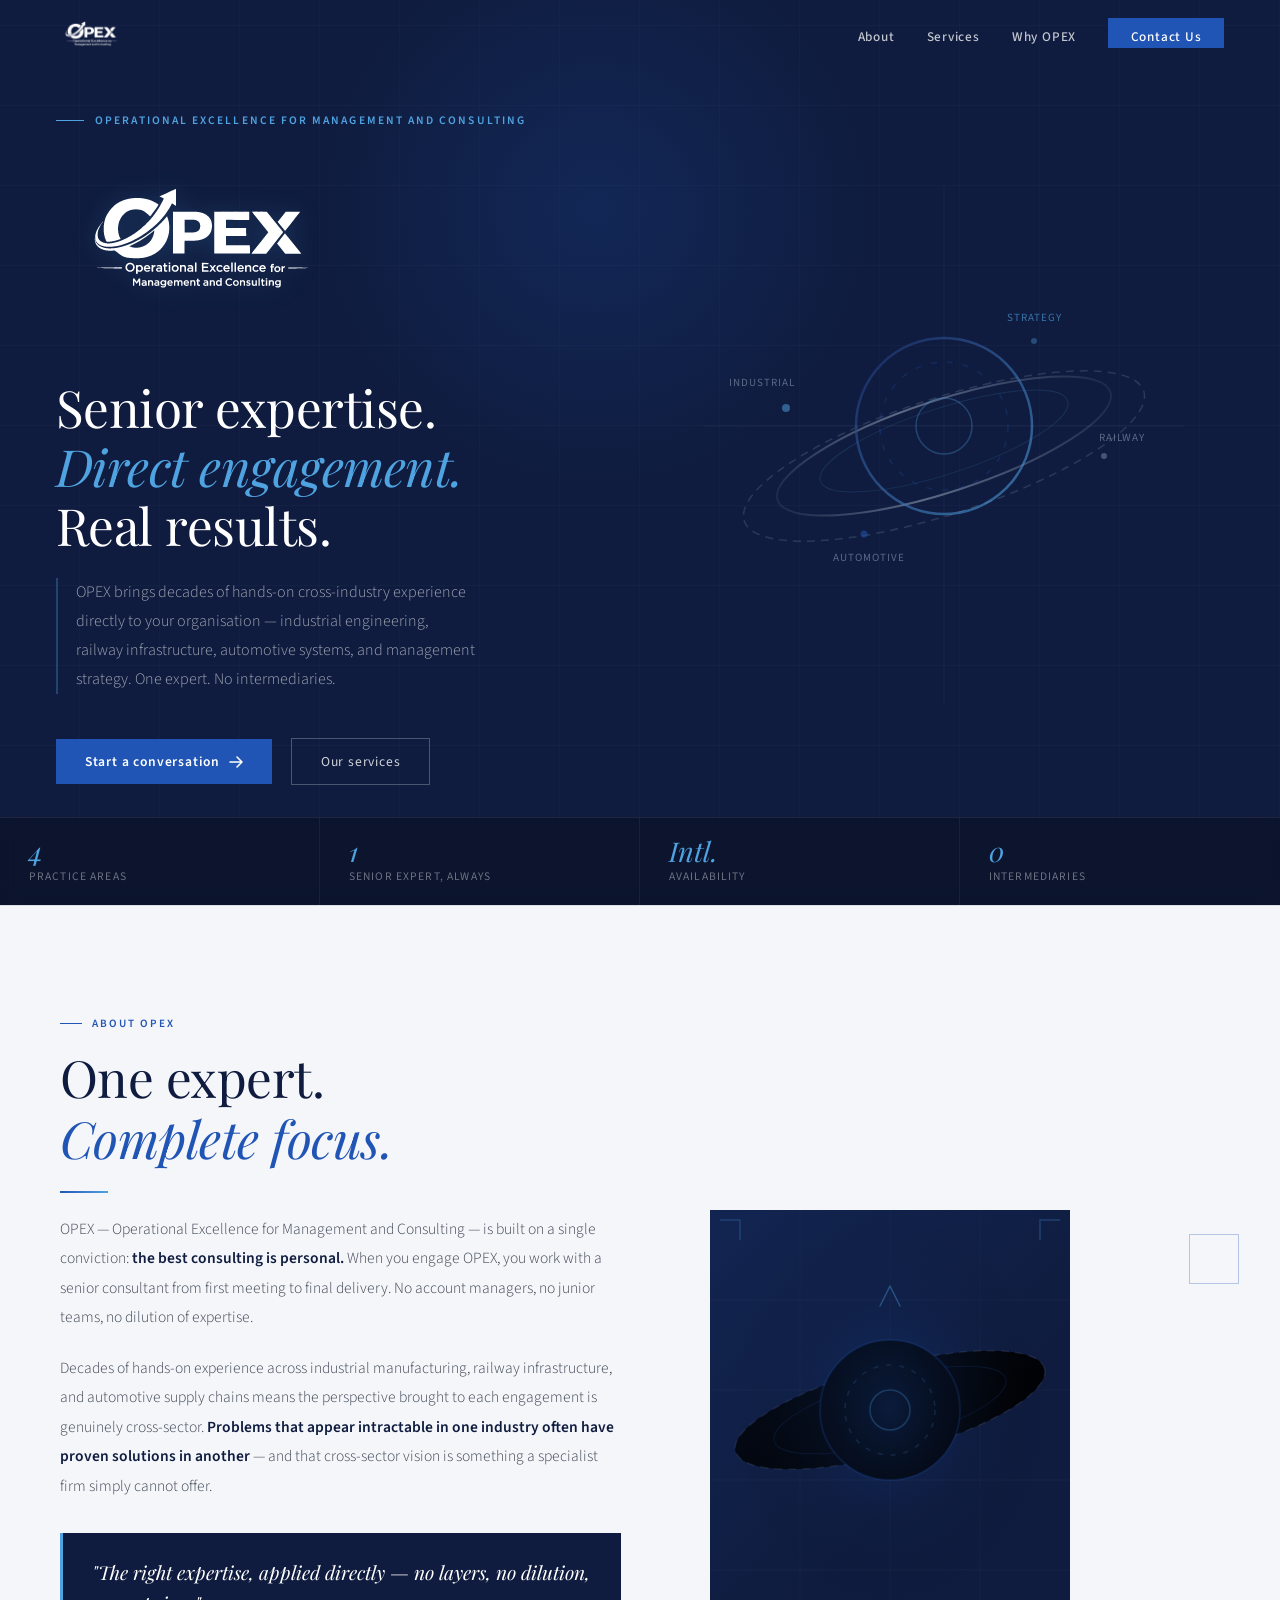
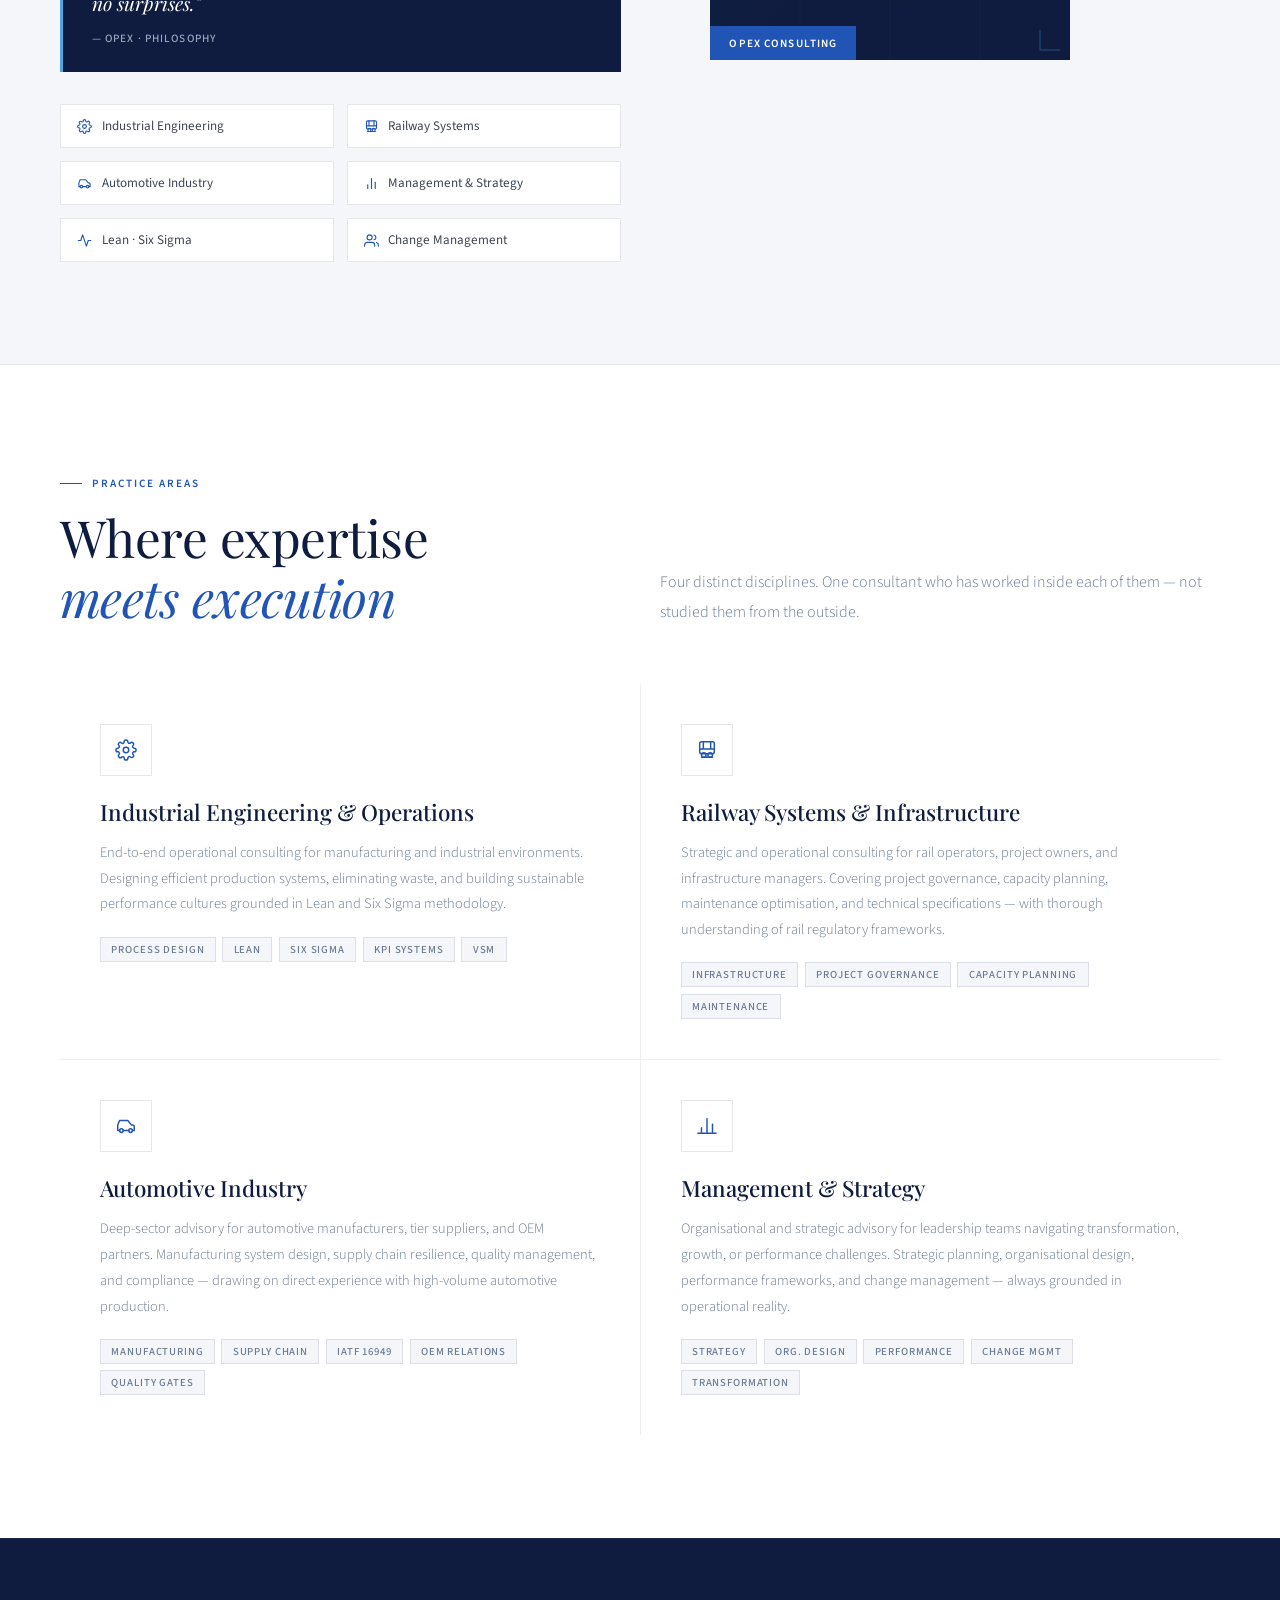
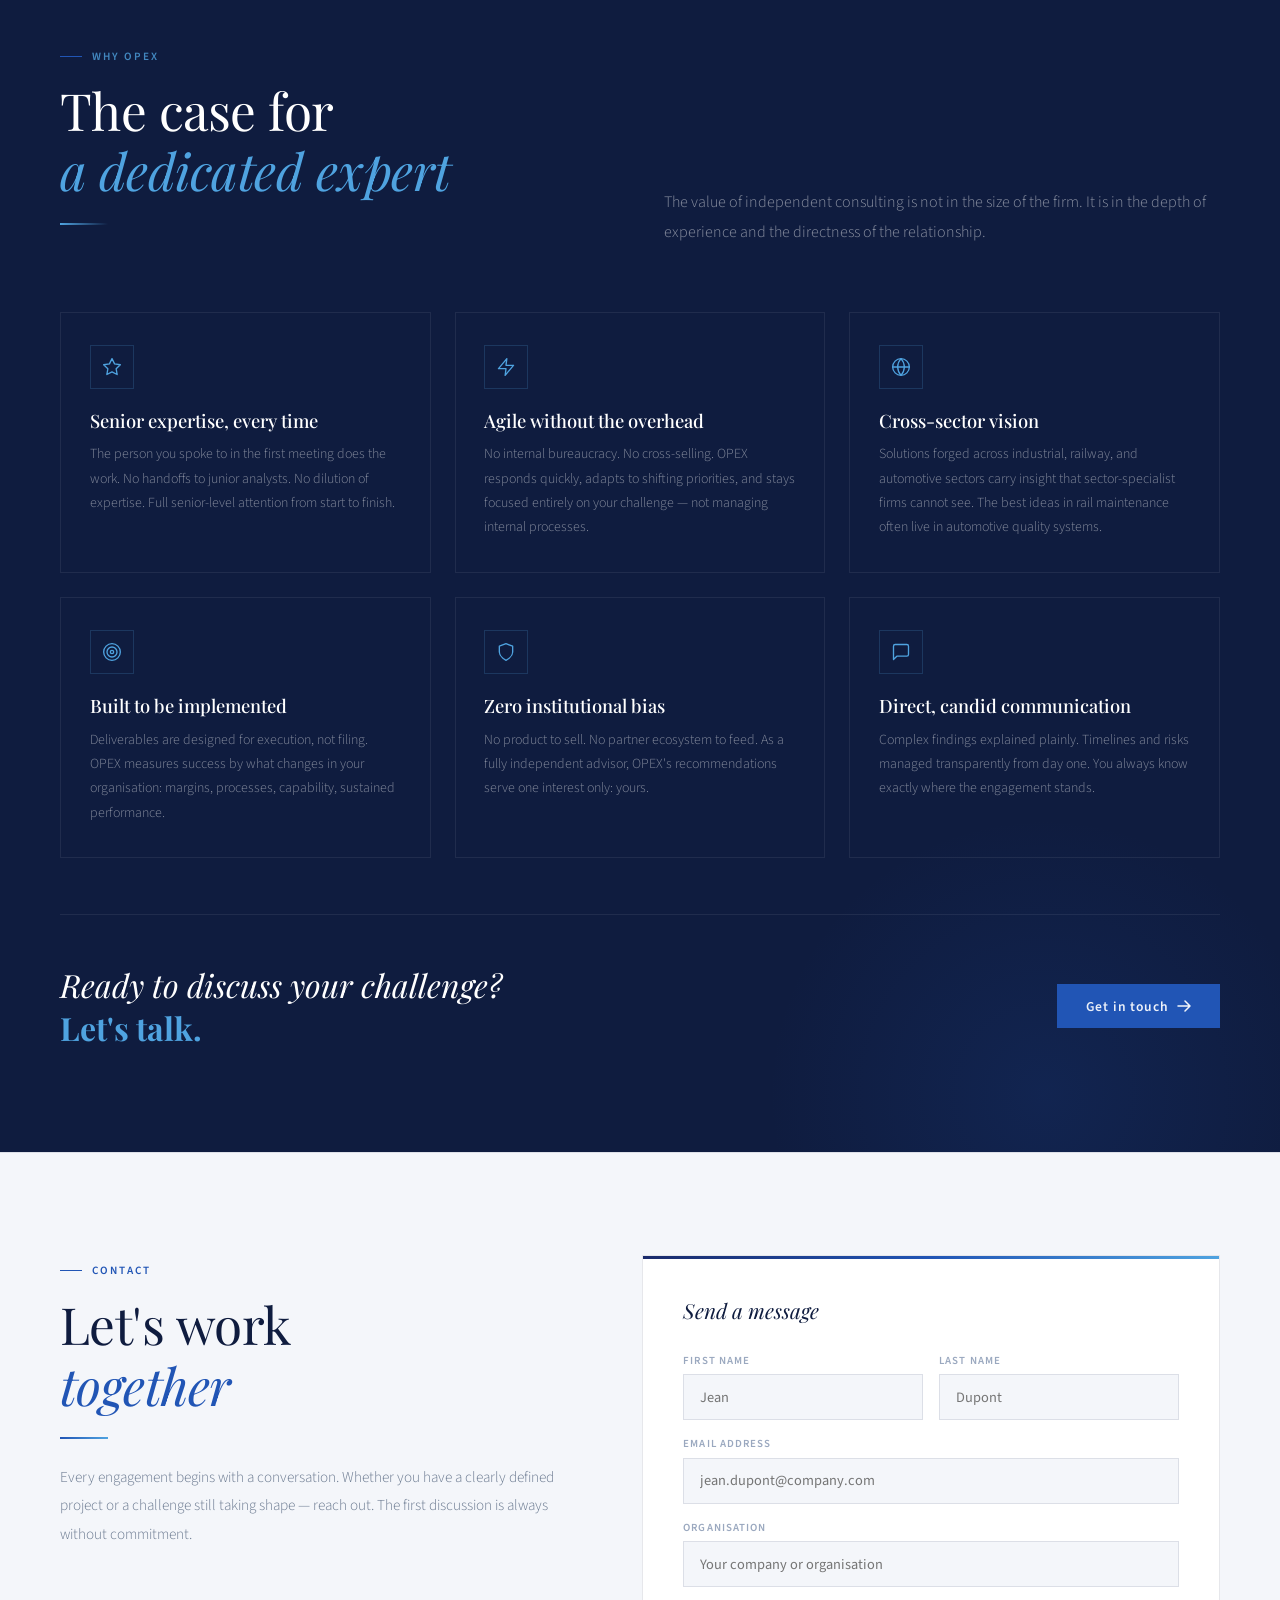
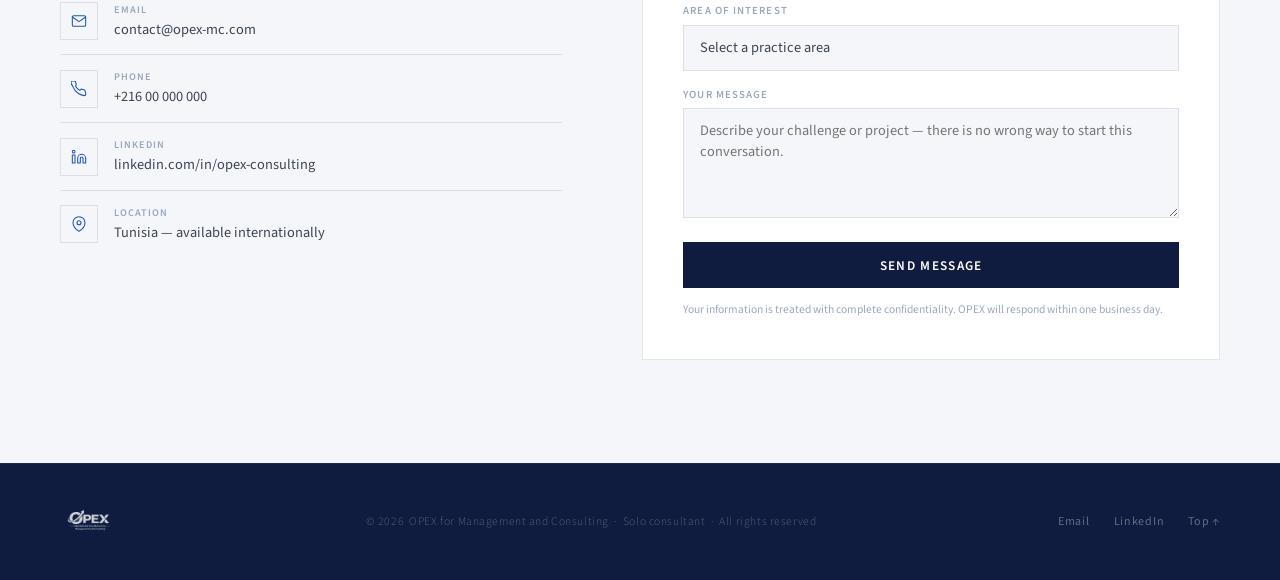
==== commit a4bc86e5: "redesign" ====
--- a/index.html
+++ b/index.html
@@ -4,17 +4,18 @@
 <meta charset="UTF-8"/>
 <meta name="viewport" content="width=device-width, initial-scale=1.0"/>
 <title>OPEX — Operational Excellence for Management and Consulting</title>
-<meta name="description" content="OPEX — Operational Excellence for Management and Consulting. Our new website is on its way. Contact us in the meantime."/>
-
-<!-- Favicon from logo colours -->
+<meta name="description" content="OPEX delivers senior-level consulting across industrial engineering, railway systems, automotive, and management. One expert. Direct engagement. Measurable results."/>
+
 <script>
 (function(){
   const c=document.createElement('canvas');c.width=64;c.height=64;
   const x=c.getContext('2d'),g=x.createLinearGradient(0,64,64,0);
   g.addColorStop(0,'#1A2B6B');g.addColorStop(1,'#4FA3E0');
   x.fillStyle=g;x.beginPath();x.arc(32,32,30,0,Math.PI*2);x.fill();
-  x.fillStyle='#fff';x.font='bold 26px serif';x.textAlign='center';x.textBaseline='middle';x.fillText('O',32,33);
-  const l=document.createElement('link');l.rel='icon';l.href=c.toDataURL();document.head.appendChild(l);
+  x.fillStyle='#fff';x.font='bold 26px serif';
+  x.textAlign='center';x.textBaseline='middle';x.fillText('O',32,33);
+  const l=document.createElement('link');l.rel='icon';l.href=c.toDataURL();
+  document.head.appendChild(l);
 })();
 </script>
 
@@ -23,563 +24,1223 @@
 <link href="https://fonts.googleapis.com/css2?family=Playfair+Display:ital,wght@0,400;0,500;0,700;1,400;1,500&family=Source+Sans+3:wght@300;400;500;600&display=swap" rel="stylesheet"/>
 
 <style>
-/* ─── DESIGN TOKENS ─────────────────────────────────────── */
+/* ═══════════════════════════════════════════
+   TOKENS
+═══════════════════════════════════════════ */
 :root {
-  --navy:    #0F1C3F;
-  --navy-l:  #1A2B6B;
-  --blue:    #2155B5;
-  --sky:     #4FA3E0;
-  --silver:  #9AA8BF;
-  --charcoal:#3D4552;
-  --off-w:   #F4F6FA;
-  --white:   #FFFFFF;
-  --rule:    rgba(255,255,255,.1);
-  --rule-d:  rgba(15,28,63,.1);
-
-  --f-serif: 'Playfair Display', Georgia, serif;
-  --f-sans:  'Source Sans 3', system-ui, sans-serif;
-  --ease:    cubic-bezier(.4,0,.2,1);
-  --ease-o:  cubic-bezier(0,.55,.45,1);
-}
-
-/* ─── RESET ─────────────────────────────────────────────── */
-*,*::before,*::after{box-sizing:border-box;margin:0;padding:0}
-html{height:100%;font-size:16px}
-body{
-  font-family:var(--f-sans);
-  height:100%;min-height:100svh;
-  display:grid;
-  grid-template-columns:1fr 1fr;
-  background:var(--off-w);
-  color:var(--charcoal);
-  -webkit-font-smoothing:antialiased;
-  overflow:hidden;
-}
-::selection{background:var(--blue);color:#fff}
-
-/* ─── LEFT PANEL: dark navy ──────────────────────────────── */
-.panel-left {
+  --navy:     #0F1C3F;
+  --navy-l:   #1A2B6B;
+  --blue:     #2155B5;
+  --sky:      #4FA3E0;
+  --silver:   #9AA8BF;
+  --charcoal: #3D4552;
+  --mid:      #6B7A90;
+  --off:      #F4F6FA;
+  --white:    #FFFFFF;
+  --border:   rgba(15,28,63,.1);
+  --border-w: rgba(255,255,255,.1);
+
+  --fd: 'Playfair Display', Georgia, serif;
+  --fs: 'Source Sans 3', system-ui, sans-serif;
+  --ease: cubic-bezier(.4,0,.2,1);
+
+  --px: clamp(1.5rem, 5vw, 3.5rem);
+  --max: 1160px;
+}
+
+/* ═══════════════════════════════════════════
+   BASE
+═══════════════════════════════════════════ */
+*, *::before, *::after { box-sizing: border-box; margin: 0; padding: 0; }
+html { scroll-behavior: smooth; font-size: 16px; }
+body { font-family: var(--fs); color: var(--charcoal); background: var(--white); overflow-x: hidden; -webkit-font-smoothing: antialiased; }
+::selection { background: var(--blue); color: #fff; }
+img { max-width: 100%; display: block; }
+a { color: inherit; }
+
+/* ═══════════════════════════════════════════
+   REVEAL
+═══════════════════════════════════════════ */
+.r  { opacity: 0; transform: translateY(18px); transition: opacity .65s var(--ease), transform .65s var(--ease); }
+.r.on { opacity: 1; transform: none; }
+.rd1 { transition-delay: .1s; }
+.rd2 { transition-delay: .2s; }
+.rd3 { transition-delay: .3s; }
+.rd4 { transition-delay: .4s; }
+@media (prefers-reduced-motion: reduce) { .r { opacity:1; transform:none; transition:none; } }
+
+/* ═══════════════════════════════════════════
+   NAV
+═══════════════════════════════════════════ */
+#nav {
+  position: fixed; top: 0; left: 0; right: 0; z-index: 100;
+  padding: 0 var(--px);
+  height: 72px;
+  display: flex; align-items: center; justify-content: space-between;
+  transition: background .3s, box-shadow .3s;
+}
+#nav.scrolled {
+  background: rgba(15,28,63,.97);
+  backdrop-filter: blur(12px);
+  -webkit-backdrop-filter: blur(12px);
+  box-shadow: 0 2px 20px rgba(0,0,0,.25);
+}
+.nav-logo { display: flex; align-items: center; text-decoration: none; }
+.nav-logo img {
+  height: 44px; width: auto;
+  filter: brightness(0) invert(1);
+  transition: opacity .2s;
+}
+#nav:not(.scrolled) .nav-logo img { filter: brightness(0) invert(1); }
+
+.nav-links { display: flex; align-items: center; gap: 2rem; list-style: none; }
+.nav-links a {
+  font-size: .83rem; font-weight: 500; letter-spacing: .06em;
+  color: rgba(255,255,255,.75); text-decoration: none;
+  position: relative; padding-bottom: 2px;
+  transition: color .2s;
+}
+.nav-links a::after {
+  content: ''; position: absolute; bottom: -1px; left: 0;
+  width: 0; height: 1px; background: var(--sky);
+  transition: width .25s var(--ease);
+}
+.nav-links a:hover { color: #fff; }
+.nav-links a:hover::after { width: 100%; }
+
+.nav-cta {
+  padding: .55rem 1.4rem;
+  background: var(--blue); color: #fff !important;
+  font-size: .82rem; font-weight: 500; letter-spacing: .06em;
+  text-decoration: none;
+  transition: background .22s, box-shadow .22s, transform .18s;
+}
+.nav-cta::after { display: none !important; }
+.nav-cta:hover { background: var(--sky); transform: translateY(-1px); box-shadow: 0 4px 16px rgba(79,163,224,.35); }
+
+.burger { display: none; flex-direction: column; gap: 5px; background: none; border: none; cursor: pointer; padding: 4px; }
+.burger span { display: block; width: 22px; height: 2px; background: #fff; transition: transform .28s, opacity .28s; }
+.burger.open span:nth-child(1) { transform: translateY(7px) rotate(45deg); }
+.burger.open span:nth-child(2) { opacity: 0; }
+.burger.open span:nth-child(3) { transform: translateY(-7px) rotate(-45deg); }
+
+.mob-menu {
+  display: none; position: fixed; inset: 0; z-index: 99;
+  background: var(--navy); flex-direction: column;
+  align-items: center; justify-content: center; gap: 2.5rem;
+}
+.mob-menu.open { display: flex; }
+.mob-menu a {
+  font-family: var(--fd); font-size: 2rem; font-style: italic;
+  color: #fff; text-decoration: none; transition: color .2s;
+}
+.mob-menu a:hover { color: var(--sky); }
+
+@media (max-width: 780px) {
+  .nav-links, .nav-cta { display: none; }
+  .burger { display: flex; }
+}
+
+/* ═══════════════════════════════════════════
+   HERO
+═══════════════════════════════════════════ */
+#hero {
+  min-height: 100svh;
   background: var(--navy);
-  display: flex;
-  flex-direction: column;
-  justify-content: space-between;
-  padding: 3.5rem;
+  display: grid;
+  grid-template-columns: 1fr 1fr;
   position: relative;
   overflow: hidden;
-  min-height: 100svh;
-}
-
-/* Subtle radial bloom — depth */
-.panel-left::before {
-  content:'';
-  position:absolute;
-  top:-20%;left:-10%;
-  width:120%;height:80%;
-  background:radial-gradient(ellipse at 30% 40%, rgba(33,85,181,.35) 0%, transparent 65%);
-  pointer-events:none;
-}
-
-/* Fine horizontal lines — industrial data-sheet feel */
-.panel-left::after {
-  content:'';
-  position:absolute;
-  inset:0;
+}
+
+/* Fine line texture on the dark side */
+#hero::before {
+  content: '';
+  position: absolute; inset: 0;
   background-image: repeating-linear-gradient(
-    0deg,
-    transparent,
-    transparent 59px,
-    rgba(255,255,255,.03) 59px,
-    rgba(255,255,255,.03) 60px
+    0deg, transparent, transparent 79px,
+    rgba(255,255,255,.025) 79px, rgba(255,255,255,.025) 80px
+  ),
+  repeating-linear-gradient(
+    90deg, transparent, transparent 79px,
+    rgba(255,255,255,.015) 79px, rgba(255,255,255,.015) 80px
   );
-  pointer-events:none;
-}
-
-/* SVG canvas for animated arrow path */
-.arrow-canvas {
-  position:absolute;
-  inset:0;width:100%;height:100%;
-  pointer-events:none;
-  z-index:0;
-}
-
-/* ── Logo ── */
-.logo-wrap {
-  position:relative;z-index:2;
-  opacity:0;
-  animation: fadeUp .8s var(--ease) .15s forwards;
-}
-.logo-wrap img {
-  width:220px;
-  height:auto;
-  /* logo is on white — invert won't work, use filter to kill white bg */
-  filter: brightness(0) invert(1);
-  /* show the logo tinted to match our palette */
-  /* Actually show at full colour using a blend overlay trick */
-  mix-blend-mode: normal;
-  filter: drop-shadow(0 2px 8px rgba(79,163,224,.15));
-}
-/* We'll show it in its natural colours but boosted for dark bg */
-.logo-wrap img {
-  filter: drop-shadow(0 1px 6px rgba(79,163,224,.2)) brightness(1.08) contrast(1.05);
-}
-
-/* ── Headline ── */
-.left-headline {
-  position:relative;z-index:2;
-  flex:1;
-  display:flex;
-  flex-direction:column;
-  justify-content:center;
-  padding: 2rem 0;
-}
-.left-headline h1 {
-  font-family:var(--f-serif);
-  font-size:clamp(2rem,3.5vw,3.2rem);
-  font-weight:400;
-  line-height:1.2;
-  color:var(--white);
-  letter-spacing:-.01em;
-  margin-bottom:1.4rem;
-  opacity:0;
-  animation: fadeUp .9s var(--ease) .4s forwards;
-}
-.left-headline h1 em {
-  font-style:italic;
-  color:var(--sky);
-}
-.left-headline .tagline {
-  font-size:.88rem;
-  font-weight:300;
-  color:var(--silver);
-  line-height:1.7;
-  max-width:300px;
-  border-left:2px solid rgba(79,163,224,.35);
-  padding-left:1rem;
-  opacity:0;
-  animation: fadeUp .8s var(--ease) .6s forwards;
-}
-
-/* ── Domain badge ── */
-.domain-badge {
-  position:relative;z-index:2;
-  display:inline-flex;align-items:center;gap:.6rem;
-  font-family:var(--f-sans);
-  font-size:.78rem;
-  font-weight:500;
-  letter-spacing:.12em;
-  text-transform:uppercase;
-  color:rgba(255,255,255,.45);
-  opacity:0;
-  animation: fadeUp .8s var(--ease) .8s forwards;
-}
-.domain-badge::before {
-  content:'';
-  display:block;width:24px;height:1px;
-  background:rgba(79,163,224,.5);
-}
-.domain-badge span{color:var(--sky);opacity:.85}
-
-/* ─── RIGHT PANEL: off-white ─────────────────────────────── */
-.panel-right {
-  background:var(--off-w);
-  display:flex;
-  flex-direction:column;
-  justify-content:space-between;
-  padding:3.5rem;
-  min-height:100svh;
-  position:relative;
-}
-
-/* thin vertical accent on the join */
-.panel-right::before {
-  content:'';
-  position:absolute;
-  left:0;top:10%;bottom:10%;
-  width:1px;
-  background:linear-gradient(to bottom,transparent,var(--rule-d) 30%,var(--rule-d) 70%,transparent);
-}
-
-/* ── Status row ── */
-.status-row {
-  display:flex;align-items:center;gap:.7rem;
-  opacity:0;
-  animation:fadeUp .8s var(--ease) .5s forwards;
-}
-.status-dot {
-  width:8px;height:8px;border-radius:50%;
-  background:var(--sky);
-  animation:pulseD 2.2s ease-in-out 1.5s infinite;
-}
-@keyframes pulseD{
-  0%,100%{box-shadow:0 0 0 0 rgba(79,163,224,.5)}
-  50%    {box-shadow:0 0 0 6px rgba(79,163,224,0)}
-}
-.status-text {
-  font-size:.72rem;
-  font-weight:500;
-  letter-spacing:.14em;
-  text-transform:uppercase;
-  color:var(--silver);
-}
-
-/* ── Right body ── */
-.right-body {
-  flex:1;
-  display:flex;
-  flex-direction:column;
-  justify-content:center;
-  padding:2rem 0;
-}
-.section-label {
-  font-size:.7rem;
-  font-weight:600;
-  letter-spacing:.18em;
-  text-transform:uppercase;
-  color:var(--blue);
-  margin-bottom:1.5rem;
-  opacity:0;
-  animation:fadeUp .8s var(--ease) .55s forwards;
-}
-
-.right-body h2 {
-  font-family:var(--f-serif);
-  font-size:clamp(1.6rem,2.5vw,2.4rem);
-  font-weight:400;
-  line-height:1.25;
-  color:var(--navy);
-  margin-bottom:1.2rem;
-  opacity:0;
-  animation:fadeUp .9s var(--ease) .65s forwards;
-}
-.right-body h2 em{font-style:italic;color:var(--blue)}
-
-.right-body p {
-  font-size:.95rem;
-  font-weight:300;
-  line-height:1.85;
-  color:var(--charcoal);
-  margin-bottom:2.5rem;
-  max-width:340px;
-  opacity:0;
-  animation:fadeUp .8s var(--ease) .75s forwards;
-}
-
-/* ── Progress ── */
-.progress-block {
-  margin-bottom:2.5rem;
-  opacity:0;
-  animation:fadeUp .8s var(--ease) .85s forwards;
-}
-.prog-head {
-  display:flex;justify-content:space-between;align-items:baseline;
-  margin-bottom:.55rem;
-}
-.prog-label {
-  font-size:.7rem;
-  font-weight:500;
-  letter-spacing:.12em;
-  text-transform:uppercase;
-  color:var(--charcoal);
-  opacity:.55;
-}
-.prog-pct {
-  font-family:var(--f-serif);
-  font-size:1.1rem;
-  font-weight:400;
-  font-style:italic;
-  color:var(--blue);
-}
-.prog-track {
-  height:3px;
-  background:rgba(15,28,63,.1);
-  position:relative;overflow:hidden;
-}
-.prog-fill {
-  height:100%;width:0;
-  background:linear-gradient(90deg, var(--navy-l), var(--blue), var(--sky));
-  animation:fillBar 2.8s var(--ease) 1.3s forwards;
-}
-@keyframes fillBar{from{width:0}to{width:72%}}
-
-/* Services teaser */
-.services-teaser {
-  display:grid;
-  grid-template-columns:1fr 1fr;
-  gap:.6rem;
-  margin-bottom:2.5rem;
-  opacity:0;
-  animation:fadeUp .8s var(--ease) .95s forwards;
-}
-.svc-chip {
-  display:flex;align-items:center;gap:.55rem;
-  padding:.6rem .8rem;
-  border:1px solid rgba(15,28,63,.1);
-  background:var(--white);
-  font-size:.75rem;
-  font-weight:400;
-  color:var(--charcoal);
-  transition:border-color .2s,color .2s;
-}
-.svc-chip:hover{border-color:var(--blue);color:var(--navy)}
-.svc-chip svg{flex-shrink:0;color:var(--blue)}
-
-/* ── Contact ── */
-.contact-block {
-  opacity:0;
-  animation:fadeUp .8s var(--ease) 1.05s forwards;
-}
-.contact-block p{
-  font-size:.82rem;color:var(--silver);margin-bottom:.9rem;
-  font-weight:300;
-}
-.contact-block p strong{color:var(--charcoal);font-weight:500}
-.contact-email {
-  display:inline-flex;align-items:center;gap:.6rem;
-  padding:.72rem 1.6rem;
-  background:var(--navy);
-  color:var(--white);
-  font-size:.8rem;
-  font-weight:500;
-  letter-spacing:.08em;
-  text-transform:uppercase;
-  text-decoration:none;
-  transition:background .22s,box-shadow .22s,transform .18s;
-}
-.contact-email .arr{transition:transform .25s var(--ease)}
-.contact-email:hover{background:var(--navy-l);box-shadow:0 6px 22px rgba(15,28,63,.22);transform:translateY(-1px)}
-.contact-email:hover .arr{transform:translateX(4px)}
-
-/* ── Footer ── */
-.right-footer {
-  opacity:0;
-  animation:fadeUp .8s var(--ease) 1.15s forwards;
-}
-.footer-copy {
-  font-size:.68rem;
-  font-weight:300;
-  color:rgba(61,69,82,.45);
-  letter-spacing:.06em;
-}
-
-/* ─── ANIMATIONS ─────────────────────────────────────────── */
-@keyframes fadeUp{
-  from{opacity:0;transform:translateY(12px)}
-  to  {opacity:1;transform:none}
-}
-
-/* ─── MOBILE ─────────────────────────────────────────────── */
-@media(max-width:860px){
-  body{
-    grid-template-columns:1fr;
-    grid-template-rows:auto 1fr;
-    overflow:auto;
-  }
-  .panel-left{
-    min-height:auto;
-    padding:2.5rem 2rem;
-    grid-row:1;
-  }
-  .panel-right{
-    min-height:auto;
-    padding:2.5rem 2rem;
-    grid-row:2;
-  }
-  .panel-left::before{display:none}
-  .panel-right::before{
-    left:10%;right:10%;top:0;bottom:auto;
-    width:auto;height:1px;
-    background:linear-gradient(to right,transparent,var(--rule-d) 30%,var(--rule-d) 70%,transparent);
-  }
-  .logo-wrap img{width:180px}
-  .left-headline{padding:1.8rem 0}
-  .arrow-canvas{display:none}
-}
-
-@media(max-width:480px){
-  .services-teaser{grid-template-columns:1fr}
-}
-@media(prefers-reduced-motion:reduce){
-  *{animation-duration:.01ms!important;transition-duration:.01ms!important}
-}
+  pointer-events: none;
+}
+
+/* Blue radial glow */
+#hero::after {
+  content: '';
+  position: absolute; top: -10%; right: 30%; width: 600px; height: 600px;
+  border-radius: 50%;
+  background: radial-gradient(circle, rgba(33,85,181,.2) 0%, transparent 65%);
+  pointer-events: none;
+}
+
+.hero-left {
+  position: relative; z-index: 2;
+  display: flex; flex-direction: column;
+  justify-content: center;
+  padding: 7rem var(--px) 7.5rem;
+}
+
+.hero-eyebrow {
+  display: inline-flex; align-items: center; gap: .7rem;
+  font-size: .72rem; font-weight: 600; letter-spacing: .18em;
+  text-transform: uppercase; color: var(--sky);
+  margin-bottom: 1.8rem;
+}
+.hero-eyebrow::before { content: ''; width: 28px; height: 1px; background: var(--sky); }
+
+.hero-logo { margin-bottom: 2.5rem; }
+.hero-logo img {
+  width: 320px; height: auto;
+  filter: brightness(0) invert(1) drop-shadow(0 2px 12px rgba(79,163,224,.2));
+}
+
+.hero-h1 {
+  font-family: var(--fd);
+  font-size: clamp(2.4rem, 4vw, 3.8rem);
+  font-weight: 400; line-height: 1.15;
+  color: #fff; letter-spacing: -.01em;
+  margin-bottom: 1.5rem;
+}
+.hero-h1 em { font-style: italic; color: var(--sky); }
+
+.hero-sub {
+  font-size: 1rem; font-weight: 300; line-height: 1.8;
+  color: rgba(255,255,255,.6);
+  max-width: 420px; margin-bottom: 2.8rem;
+  border-left: 2px solid rgba(79,163,224,.3);
+  padding-left: 1.1rem;
+}
+
+.hero-actions { display: flex; align-items: center; gap: 1.2rem; flex-wrap: wrap; }
+
+.btn-primary {
+  display: inline-flex; align-items: center; gap: .55rem;
+  padding: .8rem 1.8rem;
+  background: var(--blue); color: #fff;
+  font-size: .85rem; font-weight: 600; letter-spacing: .06em;
+  text-decoration: none;
+  transition: background .22s, box-shadow .22s, transform .18s;
+}
+.btn-primary .arr { transition: transform .25s var(--ease); }
+.btn-primary:hover { background: var(--sky); transform: translateY(-2px); box-shadow: 0 6px 22px rgba(79,163,224,.4); }
+.btn-primary:hover .arr { transform: translateX(4px); }
+
+.btn-outline {
+  display: inline-flex; align-items: center; gap: .5rem;
+  padding: .8rem 1.8rem;
+  border: 1px solid rgba(255,255,255,.25); color: rgba(255,255,255,.8);
+  font-size: .85rem; font-weight: 400; letter-spacing: .06em;
+  text-decoration: none;
+  transition: border-color .22s, color .22s;
+}
+.btn-outline:hover { border-color: var(--sky); color: #fff; }
+
+/* Hero right: SVG orbital illustration */
+.hero-right {
+  position: relative; z-index: 2;
+  display: flex; align-items: center; justify-content: center;
+  padding: 7rem 3rem 7.5rem 1rem;
+}
+.orbital-wrap {
+  width: 100%; max-width: 480px;
+  opacity: 0; animation: fadeIn .9s var(--ease) .5s forwards;
+}
+@keyframes fadeIn { from { opacity:0; } to { opacity:1; } }
+
+/* Hero bottom stat bar */
+.hero-stats {
+  position: absolute; bottom: 0; left: 0; right: 0; z-index: 3;
+  border-top: 1px solid rgba(255,255,255,.08);
+  display: grid; grid-template-columns: repeat(4, 1fr);
+  background: rgba(10,16,36,.6);
+  backdrop-filter: blur(8px);
+  height: 88px;
+}
+.hero-stat {
+  padding: 1.2rem 1.8rem;
+  border-right: 1px solid rgba(255,255,255,.06);
+  display: flex; flex-direction: column; justify-content: center; gap: .22rem;
+}
+.hero-stat:last-child { border-right: none; }
+.hs-n {
+  font-family: var(--fd); font-size: 1.7rem; font-style: italic;
+  color: var(--sky); line-height: 1;
+}
+.hs-l {
+  font-size: .72rem; font-weight: 400; letter-spacing: .1em;
+  text-transform: uppercase; color: rgba(255,255,255,.4);
+}
+
+@media (max-width: 900px) {
+  #hero { grid-template-columns: 1fr; }
+  .hero-right { display: none; }
+  .hero-left { padding: 7rem var(--px) 8.5rem; }
+  .hero-stats { grid-template-columns: repeat(2, 1fr); }
+}
+@media (max-width: 520px) {
+  .hero-stats { grid-template-columns: repeat(2, 1fr); }
+  .hero-stat { padding: 1rem; }
+}
+
+/* ═══════════════════════════════════════════
+   SHARED SECTION
+═══════════════════════════════════════════ */
+.sec { padding: clamp(4rem, 8vw, 7rem) var(--px); }
+.wrap { max-width: var(--max); margin: 0 auto; }
+
+.eyebrow {
+  display: inline-flex; align-items: center; gap: .6rem;
+  font-size: .7rem; font-weight: 600; letter-spacing: .18em;
+  text-transform: uppercase; color: var(--blue);
+  margin-bottom: 1rem;
+}
+.eyebrow::before { content: ''; width: 22px; height: 1px; background: var(--blue); }
+
+.sec-title {
+  font-family: var(--fd);
+  font-size: clamp(2rem, 4vw, 3.2rem);
+  font-weight: 400; line-height: 1.18;
+  color: var(--navy); letter-spacing: -.01em;
+}
+.sec-title em { font-style: italic; color: var(--blue); }
+
+.sec-lead {
+  font-size: 1rem; font-weight: 300; line-height: 1.85;
+  color: var(--mid); max-width: 560px;
+}
+.rule { width: 48px; height: 2px; background: linear-gradient(90deg, var(--blue), var(--sky)); margin: 1.4rem 0; }
+
+/* ═══════════════════════════════════════════
+   ABOUT
+═══════════════════════════════════════════ */
+#about { background: var(--off); border-top: 1px solid var(--border); }
+
+.about-grid {
+  display: grid;
+  grid-template-columns: 1.1fr 1fr;
+  gap: clamp(3rem, 7vw, 6rem);
+  align-items: center;
+}
+
+.about-text {}
+.about-body {
+  font-size: .97rem; font-weight: 300; line-height: 1.9;
+  color: var(--charcoal); margin-bottom: 1.3rem;
+}
+.about-body strong { color: var(--navy); font-weight: 600; }
+
+.about-quote {
+  margin: 2rem 0;
+  padding: 1.5rem 1.8rem;
+  background: var(--navy);
+  border-left: 3px solid var(--sky);
+  position: relative;
+}
+.about-quote p {
+  font-family: var(--fd); font-size: 1.2rem; font-style: italic;
+  color: #fff; line-height: 1.6; margin-bottom: .5rem;
+}
+.about-quote cite {
+  font-size: .7rem; font-weight: 500; letter-spacing: .1em;
+  text-transform: uppercase; color: var(--silver); font-style: normal;
+}
+
+.expertise-grid {
+  display: grid; grid-template-columns: 1fr 1fr;
+  gap: .8rem; margin-top: 1.8rem;
+}
+.exp-tag {
+  display: flex; align-items: center; gap: .6rem;
+  padding: .75rem 1rem;
+  border: 1px solid var(--border);
+  background: var(--white);
+  font-size: .82rem; font-weight: 400; color: var(--charcoal);
+  transition: border-color .22s, color .22s, box-shadow .22s;
+  cursor: default;
+}
+.exp-tag svg { color: var(--blue); flex-shrink: 0; transition: color .22s; }
+.exp-tag:hover { border-color: var(--blue); color: var(--navy); box-shadow: 0 2px 12px rgba(33,85,181,.1); }
+.exp-tag:hover svg { color: var(--sky); }
+
+/* About right: portrait schematic */
+.about-visual {
+  position: relative;
+}
+.about-img-frame {
+  position: relative;
+  background: var(--navy);
+  aspect-ratio: 4/5;
+  max-width: 360px;
+  overflow: hidden;
+  display: flex; align-items: center; justify-content: center;
+}
+.about-img-frame::after {
+  content: '';
+  position: absolute; inset: 0;
+  background: linear-gradient(135deg, rgba(33,85,181,.15) 0%, transparent 60%);
+}
+.about-frame-svg {
+  position: absolute; inset: 0; width: 100%; height: 100%;
+  opacity: .9;
+}
+.about-frame-label {
+  position: absolute; bottom: 0; left: 0;
+  background: var(--blue); color: #fff;
+  font-size: .7rem; font-weight: 600; letter-spacing: .1em;
+  text-transform: uppercase; padding: .6rem 1.2rem;
+  z-index: 2;
+}
+.about-accent {
+  position: absolute; top: 1.5rem; right: -1.2rem;
+  width: 50px; height: 50px;
+  border: 1.5px solid var(--blue); opacity: .3;
+}
+
+@media (max-width: 860px) {
+  .about-grid { grid-template-columns: 1fr; }
+  .about-visual { display: none; }
+}
+
+/* ═══════════════════════════════════════════
+   SERVICES
+═══════════════════════════════════════════ */
+#services { background: var(--white); border-top: 1px solid var(--border); }
+
+.services-head {
+  display: grid; grid-template-columns: 1fr 1fr;
+  gap: 2.5rem; align-items: end;
+  margin-bottom: 3.5rem;
+}
+@media (max-width: 720px) { .services-head { grid-template-columns: 1fr; } }
+
+.svc-grid {
+  display: grid; grid-template-columns: repeat(2, 1fr);
+  gap: 1px; background: rgba(15,28,63,.07);
+}
+
+.svc-card {
+  background: var(--white);
+  padding: 2.5rem;
+  position: relative; overflow: hidden;
+  cursor: default;
+  transition: background .3s, box-shadow .3s;
+}
+/* Blue left-border reveal */
+.svc-card::before {
+  content: '';
+  position: absolute; left: 0; top: 0; bottom: 0; width: 3px;
+  background: linear-gradient(to bottom, var(--blue), var(--sky));
+  transform: scaleY(0); transform-origin: top;
+  transition: transform .35s var(--ease);
+}
+.svc-card:hover { background: var(--off); }
+.svc-card:hover::before { transform: scaleY(1); }
+
+.svc-icon-ring {
+  width: 52px; height: 52px;
+  border: 1.5px solid var(--border);
+  display: flex; align-items: center; justify-content: center;
+  margin-bottom: 1.4rem; color: var(--blue);
+  transition: border-color .25s, background .25s, color .25s;
+}
+.svc-card:hover .svc-icon-ring { border-color: var(--blue); background: rgba(33,85,181,.06); color: var(--navy); }
+
+.svc-title {
+  font-family: var(--fd); font-size: 1.4rem; font-weight: 500;
+  color: var(--navy); line-height: 1.25; margin-bottom: .85rem;
+  transition: color .25s;
+}
+.svc-card:hover .svc-title { color: var(--blue); }
+
+.svc-desc {
+  font-size: .9rem; font-weight: 300; line-height: 1.8;
+  color: var(--mid); margin-bottom: 1.2rem;
+}
+.svc-tags { display: flex; flex-wrap: wrap; gap: .4rem; }
+.svc-tag {
+  font-size: .67rem; font-weight: 500; letter-spacing: .08em;
+  text-transform: uppercase; padding: .25rem .65rem;
+  background: var(--off); color: var(--mid); border: 1px solid var(--border);
+  transition: background .2s, color .2s, border-color .2s;
+}
+.svc-card:hover .svc-tag { background: rgba(33,85,181,.07); border-color: rgba(33,85,181,.2); color: var(--navy); }
+
+@media (max-width: 720px) { .svc-grid { grid-template-columns: 1fr; } }
+
+/* ═══════════════════════════════════════════
+   WHY OPEX
+═══════════════════════════════════════════ */
+#why {
+  background: var(--navy);
+  border-top: 1px solid rgba(255,255,255,.05);
+  position: relative; overflow: hidden;
+}
+#why::before {
+  content: '';
+  position: absolute; bottom: -20%; right: -5%;
+  width: 600px; height: 600px; border-radius: 50%;
+  background: radial-gradient(circle, rgba(33,85,181,.15) 0%, transparent 65%);
+  pointer-events: none;
+}
+#why .sec-title { color: #fff; }
+#why .sec-title em { color: var(--sky); }
+#why .sec-lead { color: rgba(255,255,255,.5); max-width: 100%; }
+
+.why-head {
+  display: grid; grid-template-columns: 1fr 1fr;
+  gap: 3rem; align-items: end; margin-bottom: 4rem;
+}
+@media (max-width: 720px) { .why-head { grid-template-columns: 1fr; } }
+
+.why-grid {
+  display: grid; grid-template-columns: repeat(3, 1fr);
+  gap: 1.5rem;
+}
+.why-card {
+  padding: 2rem 1.8rem;
+  border: 1px solid rgba(255,255,255,.07);
+  position: relative; overflow: hidden;
+  transition: border-color .3s, transform .3s var(--ease);
+}
+/* Top sweep line on hover */
+.why-card::before {
+  content: '';
+  position: absolute; top: 0; left: -100%; right: 100%; height: 2px;
+  background: linear-gradient(90deg, transparent, var(--sky), transparent);
+  transition: left .5s var(--ease), right .5s var(--ease);
+}
+.why-card:hover::before { left: 0; right: 0; }
+.why-card:hover { border-color: rgba(79,163,224,.3); transform: translateY(-3px); }
+
+.why-icon {
+  width: 44px; height: 44px;
+  border: 1px solid rgba(79,163,224,.2);
+  display: flex; align-items: center; justify-content: center;
+  color: var(--sky); margin-bottom: 1.2rem;
+  transition: background .25s, border-color .25s;
+}
+.why-card:hover .why-icon { background: rgba(79,163,224,.1); border-color: rgba(79,163,224,.4); }
+
+.why-title {
+  font-family: var(--fd); font-size: 1.15rem; font-weight: 500;
+  color: #fff; margin-bottom: .6rem;
+}
+.why-desc {
+  font-size: .87rem; font-weight: 300; line-height: 1.75;
+  color: rgba(255,255,255,.48);
+}
+
+.why-cta-row {
+  margin-top: 3.5rem; padding-top: 3rem;
+  border-top: 1px solid rgba(255,255,255,.07);
+  display: flex; align-items: center; justify-content: space-between;
+  gap: 2rem; flex-wrap: wrap;
+}
+.why-cta-text {
+  font-family: var(--fd); font-size: clamp(1.4rem, 2.5vw, 2rem);
+  font-style: italic; color: #fff; max-width: 480px; line-height: 1.35;
+}
+.why-cta-text strong { font-style: normal; color: var(--sky); }
+
+@media (max-width: 860px) { .why-grid { grid-template-columns: repeat(2, 1fr); } }
+@media (max-width: 540px) {
+  .why-grid { grid-template-columns: 1fr; }
+  .why-cta-row { flex-direction: column; align-items: flex-start; }
+}
+
+/* ═══════════════════════════════════════════
+   CONTACT
+═══════════════════════════════════════════ */
+#contact { background: var(--off); border-top: 1px solid var(--border); }
+
+.contact-grid {
+  display: grid; grid-template-columns: 1fr 1.15fr;
+  gap: clamp(3rem, 7vw, 5rem); align-items: start;
+}
+.contact-body {
+  font-size: .95rem; font-weight: 300; line-height: 1.85;
+  color: var(--mid); margin: 1.5rem 0 2.5rem;
+}
+
+.contact-items { list-style: none; }
+.ci {
+  display: flex; align-items: center; gap: 1rem;
+  padding: .9rem 0; border-bottom: 1px solid var(--border);
+  transition: padding-left .2s;
+}
+.ci:last-child { border-bottom: none; }
+.ci:hover { padding-left: .4rem; }
+.ci-icon {
+  width: 38px; height: 38px; flex-shrink: 0;
+  border: 1px solid var(--border);
+  display: flex; align-items: center; justify-content: center;
+  color: var(--blue);
+  transition: background .2s, border-color .2s;
+}
+.ci:hover .ci-icon { background: rgba(33,85,181,.07); border-color: var(--blue); }
+.ci-label {
+  display: block; font-size: .64rem; font-weight: 600;
+  letter-spacing: .1em; text-transform: uppercase;
+  color: var(--silver); margin-bottom: .12rem;
+}
+.ci-val { font-size: .9rem; color: var(--charcoal); }
+.ci-val a { text-decoration: none; color: var(--charcoal); transition: color .2s; }
+.ci-val a:hover { color: var(--blue); }
+
+/* Form */
+.contact-form {
+  background: var(--white);
+  padding: 2.5rem;
+  border: 1px solid var(--border);
+  position: relative;
+}
+.contact-form::before {
+  content: '';
+  position: absolute; top: 0; left: 0; right: 0; height: 3px;
+  background: linear-gradient(90deg, var(--navy-l), var(--blue), var(--sky));
+}
+.form-head {
+  font-family: var(--fd); font-size: 1.3rem; font-weight: 400; font-style: italic;
+  color: var(--navy); margin-bottom: 1.8rem;
+}
+.frow { display: grid; grid-template-columns: 1fr 1fr; gap: 1rem; }
+.fg { display: flex; flex-direction: column; gap: .4rem; margin-bottom: 1rem; }
+label {
+  font-size: .68rem; font-weight: 600; letter-spacing: .1em;
+  text-transform: uppercase; color: var(--silver);
+}
+input, textarea, select {
+  width: 100%; padding: .72rem 1rem;
+  border: 1px solid var(--border);
+  background: var(--off);
+  font-family: var(--fs); font-size: .9rem; color: var(--charcoal);
+  outline: none; border-radius: 0; appearance: none;
+  transition: border-color .2s, background .2s;
+}
+input:focus, textarea:focus, select:focus {
+  border-color: var(--blue); background: var(--white);
+}
+textarea { resize: vertical; min-height: 110px; }
+.btn-form {
+  width: 100%; padding: .85rem;
+  background: var(--navy); color: #fff;
+  font-family: var(--fs); font-size: .83rem; font-weight: 600;
+  letter-spacing: .1em; text-transform: uppercase;
+  border: none; cursor: pointer; margin-top: .5rem;
+  transition: background .22s, transform .18s, box-shadow .2s;
+}
+.btn-form:hover { background: var(--blue); transform: translateY(-1px); box-shadow: 0 4px 18px rgba(33,85,181,.25); }
+.form-note { font-size: .72rem; color: var(--silver); margin-top: .75rem; line-height: 1.65; }
+.form-ok { display: none; text-align: center; padding: 3rem 1rem; }
+.form-ok-ico {
+  width: 54px; height: 54px; border-radius: 50%;
+  border: 1.5px solid var(--blue);
+  display: flex; align-items: center; justify-content: center;
+  margin: 0 auto 1.2rem; color: var(--blue);
+}
+.form-ok h3 { font-family: var(--fd); font-size: 1.5rem; font-style: italic; color: var(--navy); margin-bottom: .5rem; }
+.form-ok p { font-size: .88rem; color: var(--mid); }
+
+@media (max-width: 860px) { .contact-grid { grid-template-columns: 1fr; } .frow { grid-template-columns: 1fr; } }
+
+/* ═══════════════════════════════════════════
+   FOOTER
+═══════════════════════════════════════════ */
+footer {
+  background: var(--navy);
+  border-top: 1px solid rgba(255,255,255,.06);
+  padding: 2.5rem var(--px);
+}
+.ft-inner {
+  max-width: var(--max); margin: 0 auto;
+  display: flex; align-items: center; justify-content: space-between;
+  gap: 1.5rem; flex-wrap: wrap;
+}
+.ft-logo img {
+  height: 36px; width: auto;
+  filter: brightness(0) invert(1); opacity: .8;
+}
+.ft-copy {
+  font-size: .72rem; font-weight: 300;
+  color: rgba(255,255,255,.3); letter-spacing: .05em; text-align: center;
+}
+.ft-links { display: flex; gap: 1.5rem; }
+.ft-links a {
+  font-size: .75rem; font-weight: 400; letter-spacing: .06em;
+  color: rgba(255,255,255,.35); text-decoration: none;
+  transition: color .2s;
+}
+.ft-links a:hover { color: var(--sky); }
 </style>
 </head>
 <body>
 
-<!-- ══ LEFT PANEL ═════════════════════════════════════════ -->
-<div class="panel-left">
-
-  <!-- Animated SVG arrow — mirrors logo's upward arrow -->
-  <svg class="arrow-canvas" viewBox="0 0 600 900" xmlns="http://www.w3.org/2000/svg" aria-hidden="true" preserveAspectRatio="xMidYMid slice">
-    <!-- Large sweeping orbital arc (silver ring echo) -->
-    <ellipse cx="300" cy="520" rx="340" ry="90"
-      fill="none" stroke="rgba(154,168,191,.07)" stroke-width="1.5"
-      stroke-dasharray="12 8"
-      transform="rotate(-15 300 520)"/>
-    <!-- Second orbital -->
-    <ellipse cx="300" cy="480" rx="260" ry="65"
-      fill="none" stroke="rgba(79,163,224,.06)" stroke-width="1"
-      transform="rotate(-15 300 480)"/>
-
-    <!-- Main rising arrow path — draws in -->
-    <path id="arrowPath"
-      d="M 120 820 C 140 700 180 580 240 460 C 300 340 340 240 370 140"
-      fill="none"
-      stroke="url(#arrowGrad)"
-      stroke-width="1.5"
-      stroke-linecap="round"
-      stroke-dasharray="1000"
-      stroke-dashoffset="1000">
-      <animate attributeName="stroke-dashoffset"
-        from="1000" to="0"
-        dur="3s" begin="0.8s"
-        fill="freeze"
-        calcMode="spline"
-        keySplines="0.4 0 0.2 1"/>
-    </path>
-
-    <!-- Arrowhead at top -->
-    <g opacity="0">
-      <path d="M 358 118 L 370 140 L 388 126" fill="none" stroke="rgba(79,163,224,.5)" stroke-width="1.5" stroke-linecap="round" stroke-linejoin="round"/>
-      <animate attributeName="opacity" values="0;0;1" keyTimes="0;0.85;1" dur="3.8s" begin="0.8s" fill="freeze"/>
-    </g>
-
-    <!-- Faint grid lines — technical drawing feel -->
-    <line x1="0" y1="200" x2="600" y2="200" stroke="rgba(255,255,255,.025)" stroke-width="1"/>
-    <line x1="0" y1="400" x2="600" y2="400" stroke="rgba(255,255,255,.025)" stroke-width="1"/>
-    <line x1="0" y1="600" x2="600" y2="600" stroke="rgba(255,255,255,.025)" stroke-width="1"/>
-    <line x1="0" y1="800" x2="600" y2="800" stroke="rgba(255,255,255,.025)" stroke-width="1"/>
-    <line x1="150" y1="0" x2="150" y2="900" stroke="rgba(255,255,255,.02)" stroke-width="1"/>
-    <line x1="300" y1="0" x2="300" y2="900" stroke="rgba(255,255,255,.02)" stroke-width="1"/>
-    <line x1="450" y1="0" x2="450" y2="900" stroke="rgba(255,255,255,.02)" stroke-width="1"/>
-
-    <!-- Scatter dots along the path -->
-    <circle cx="145" cy="800" r="2.5" fill="rgba(79,163,224,.25)"/>
-    <circle cx="190" cy="640" r="2"   fill="rgba(79,163,224,.2)"/>
-    <circle cx="250" cy="460" r="3"   fill="rgba(79,163,224,.3)"/>
-    <circle cx="310" cy="310" r="2"   fill="rgba(79,163,224,.2)"/>
-    <circle cx="355" cy="180" r="2.5" fill="rgba(79,163,224,.35)"/>
-
-    <defs>
-      <linearGradient id="arrowGrad" x1="0" y1="1" x2="0" y2="0">
-        <stop offset="0%"   stop-color="rgba(154,168,191,.15)"/>
-        <stop offset="50%"  stop-color="rgba(33,85,181,.4)"/>
-        <stop offset="100%" stop-color="rgba(79,163,224,.7)"/>
-      </linearGradient>
-    </defs>
-  </svg>
-
-  <!-- Logo -->
-  <div class="logo-wrap">
-    <img src="opex.png" alt="OPEX — Operational Excellence for Management and Consulting"/>
-  </div>
-
-  <!-- Headline -->
-  <div class="left-headline">
-    <h1>A new presence,<br/>built for <em>excellence.</em></h1>
-    <p class="tagline">
-      Industrial Engineering · Railway Systems · Automotive · Management Consulting
+<!-- ═══ NAV ═══════════════════════════════════════════════ -->
+<nav id="nav">
+  <a href="#hero" class="nav-logo">
+    <img src="opex.png" alt="OPEX Consulting"/>
+  </a>
+  <ul class="nav-links">
+    <li><a href="#about">About</a></li>
+    <li><a href="#services">Services</a></li>
+    <li><a href="#why">Why OPEX</a></li>
+    <li><a href="#contact" class="nav-cta">Contact Us</a></li>
+  </ul>
+  <button class="burger" id="burger" aria-label="Open menu" aria-expanded="false">
+    <span></span><span></span><span></span>
+  </button>
+</nav>
+<div class="mob-menu" id="mob">
+  <a href="#about"   onclick="closeMob()">About</a>
+  <a href="#services" onclick="closeMob()">Services</a>
+  <a href="#why"     onclick="closeMob()">Why OPEX</a>
+  <a href="#contact" onclick="closeMob()">Contact</a>
+</div>
+
+<!-- ═══ HERO ══════════════════════════════════════════════ -->
+<section id="hero">
+
+  <div class="hero-left">
+    <div class="hero-eyebrow r">Operational Excellence for Management and Consulting</div>
+
+    <div class="hero-logo r rd1">
+      <img src="opex.png" alt="OPEX — Operational Excellence for Management and Consulting"/>
+    </div>
+
+    <h1 class="hero-h1 r rd2">
+      Senior expertise.<br/>
+      <em>Direct engagement.</em><br/>
+      Real results.
+    </h1>
+
+    <p class="hero-sub r rd3">
+      OPEX brings decades of hands-on cross-industry experience directly to your organisation — industrial engineering, railway infrastructure, automotive systems, and management strategy. One expert. No intermediaries.
     </p>
-  </div>
-
-  <!-- Domain -->
-  <div class="domain-badge">
-    <span>opex-mc.com</span>
-  </div>
-</div>
-
-<!-- ══ RIGHT PANEL ════════════════════════════════════════ -->
-<div class="panel-right">
-
-  <!-- Top: status -->
-  <div class="status-row">
-    <div class="status-dot"></div>
-    <span class="status-text">Site under construction</span>
-  </div>
-
-  <!-- Body -->
-  <div class="right-body">
-
-    <p class="section-label">Coming Soon</p>
-
-    <h2>We are preparing<br/>something <em>substantial.</em></h2>
-
-    <p>
-      Our new website is being built to reflect over two decades of hands-on expertise across industry, infrastructure, and management. We will be with you shortly.
-    </p>
-
-    <!-- Progress -->
-    <div class="progress-block">
-      <div class="prog-head">
-        <span class="prog-label">Site in progress</span>
-        <span class="prog-pct" id="pct">0%</span>
-      </div>
-      <div class="prog-track">
-        <div class="prog-fill"></div>
-      </div>
-    </div>
-
-    <!-- Services chips -->
-    <div class="services-teaser" aria-label="Areas of expertise">
-      <div class="svc-chip">
-        <!-- Gear icon: industrial -->
-        <svg width="14" height="14" viewBox="0 0 24 24" fill="none" stroke="currentColor" stroke-width="1.8" stroke-linecap="round" stroke-linejoin="round" aria-hidden="true"><circle cx="12" cy="12" r="3"/><path d="M19.4 15a1.65 1.65 0 00.33 1.82l.06.06a2 2 0 010 2.83 2 2 0 01-2.83 0l-.06-.06a1.65 1.65 0 00-1.82-.33 1.65 1.65 0 00-1 1.51V21a2 2 0 01-4 0v-.09A1.65 1.65 0 009 19.4a1.65 1.65 0 00-1.82.33l-.06.06a2 2 0 01-2.83-2.83l.06-.06A1.65 1.65 0 004.68 15a1.65 1.65 0 00-1.51-1H3a2 2 0 010-4h.09A1.65 1.65 0 004.6 9a1.65 1.65 0 00-.33-1.82l-.06-.06a2 2 0 012.83-2.83l.06.06A1.65 1.65 0 009 4.68a1.65 1.65 0 001-1.51V3a2 2 0 014 0v.09a1.65 1.65 0 001 1.51 1.65 1.65 0 001.82-.33l.06-.06a2 2 0 012.83 2.83l-.06.06A1.65 1.65 0 0019.4 9a1.65 1.65 0 001.51 1H21a2 2 0 010 4h-.09a1.65 1.65 0 00-1.51 1z"/></svg>
-        Industrial Engineering
-      </div>
-      <div class="svc-chip">
-        <!-- Train icon: railway -->
-        <svg width="14" height="14" viewBox="0 0 24 24" fill="none" stroke="currentColor" stroke-width="1.8" stroke-linecap="round" stroke-linejoin="round" aria-hidden="true"><rect x="4" y="3" width="16" height="13" rx="2"/><path d="M4 11h16M8 3v8M16 3v8"/><circle cx="8.5" cy="17.5" r="2.5"/><circle cx="15.5" cy="17.5" r="2.5"/><path d="M6 20h12"/></svg>
-        Railway Systems
-      </div>
-      <div class="svc-chip">
-        <!-- Car icon: automotive -->
-        <svg width="14" height="14" viewBox="0 0 24 24" fill="none" stroke="currentColor" stroke-width="1.8" stroke-linecap="round" stroke-linejoin="round" aria-hidden="true"><path d="M7 17m-2 0a2 2 0 1 0 4 0a2 2 0 1 0 -4 0"/><path d="M17 17m-2 0a2 2 0 1 0 4 0a2 2 0 1 0 -4 0"/><path d="M5 17H3v-6l2-5h9l4 5h1a2 2 0 0 1 2 2v4h-2m-4 0h-6"/></svg>
-        Automotive
-      </div>
-      <div class="svc-chip">
-        <!-- Chart icon: management -->
-        <svg width="14" height="14" viewBox="0 0 24 24" fill="none" stroke="currentColor" stroke-width="1.8" stroke-linecap="round" stroke-linejoin="round" aria-hidden="true"><line x1="18" y1="20" x2="18" y2="10"/><line x1="12" y1="20" x2="12" y2="4"/><line x1="6" y1="20" x2="6" y2="14"/></svg>
-        Management & Strategy
-      </div>
-    </div>
-
-    <!-- Contact -->
-    <div class="contact-block">
-      <p><strong>Available now.</strong> Reach us while the site is being built.</p>
-      <a href="mailto:contact@opex-mc.com" class="contact-email">
-        contact@opex-mc.com
-        <svg class="arr" width="13" height="13" viewBox="0 0 14 14" fill="none" aria-hidden="true">
+
+    <div class="hero-actions r rd4">
+      <a href="#contact" class="btn-primary">
+        Start a conversation
+        <svg class="arr" width="14" height="14" viewBox="0 0 14 14" fill="none" aria-hidden="true">
           <path d="M1 7h12M8 2l5 5-5 5" stroke="currentColor" stroke-width="1.5" stroke-linecap="round" stroke-linejoin="round"/>
         </svg>
       </a>
+      <a href="#services" class="btn-outline">Our services</a>
     </div>
   </div>
 
-  <!-- Footer -->
-  <div class="right-footer">
-    <p class="footer-copy">
-      &copy; <span id="yr"></span> &nbsp;OPEX for Management and Consulting &nbsp;·&nbsp; All rights reserved
+  <!-- Right: Orbital SVG illustration — echoes the logo's swoosh/arrow -->
+  <div class="hero-right">
+    <div class="orbital-wrap" aria-hidden="true">
+      <svg viewBox="0 0 480 520" xmlns="http://www.w3.org/2000/svg" fill="none">
+        <!-- Outer orbital ring -->
+        <ellipse cx="240" cy="270" rx="210" ry="58"
+          stroke="rgba(154,168,191,.2)" stroke-width="1.5"
+          stroke-dasharray="8 6"
+          transform="rotate(-18 240 270)"/>
+        <!-- Main orbital ring (silver, like logo) -->
+        <ellipse cx="240" cy="260" rx="175" ry="46"
+          stroke="url(#silverRing)" stroke-width="2"
+          transform="rotate(-18 240 260)"/>
+        <!-- Inner ring -->
+        <ellipse cx="240" cy="255" rx="130" ry="33"
+          stroke="rgba(79,163,224,.15)" stroke-width="1"
+          transform="rotate(-18 240 255)"/>
+
+        <!-- Central circle — the O -->
+        <circle cx="240" cy="240" r="88"
+          stroke="url(#blueRing)" stroke-width="2.5"/>
+        <circle cx="240" cy="240" r="64"
+          stroke="rgba(33,85,181,.25)" stroke-width="1.5"
+          stroke-dasharray="6 10"/>
+        <circle cx="240" cy="240" r="28"
+          stroke="rgba(79,163,224,.3)" stroke-width="1.5"/>
+
+        <!-- Rising arrow path — animates in -->
+        <path id="risePath"
+          d="M 240 380 C 240 340 240 300 240 240 C 240 180 240 140 240 80"
+          stroke="url(#arrowLine)" stroke-width="1.5"
+          stroke-linecap="round"
+          stroke-dasharray="340" stroke-dashoffset="340">
+          <animate attributeName="stroke-dashoffset"
+            from="340" to="0" dur="2.2s" begin="0.6s"
+            fill="freeze" calcMode="spline"
+            keySplines="0.4 0 0.2 1"/>
+        </path>
+
+        <!-- Arrowhead -->
+        <g opacity="0">
+          <path d="M 228 98 L 240 76 L 252 98"
+            stroke="rgba(79,163,224,.85)" stroke-width="2"
+            stroke-linecap="round" stroke-linejoin="round" fill="none"/>
+          <animate attributeName="opacity" values="0;0;1"
+            keyTimes="0;0.8;1" dur="2.8s" begin="0.6s" fill="freeze"/>
+        </g>
+
+        <!-- Orbit dots -->
+        <circle cx="82"  cy="222" r="4" fill="rgba(79,163,224,.5)"/>
+        <circle cx="400" cy="270" r="3" fill="rgba(154,168,191,.4)"/>
+        <circle cx="160" cy="348" r="3.5" fill="rgba(33,85,181,.5)"/>
+        <circle cx="330" cy="155" r="3" fill="rgba(79,163,224,.35)"/>
+
+        <!-- Industry labels -->
+        <text x="58" y="200" font-family="'Source Sans 3',sans-serif" font-size="11"
+          fill="rgba(154,168,191,.55)" text-anchor="middle" letter-spacing="1">INDUSTRIAL</text>
+        <text x="418" y="255" font-family="'Source Sans 3',sans-serif" font-size="11"
+          fill="rgba(154,168,191,.55)" text-anchor="middle" letter-spacing="1">RAILWAY</text>
+        <text x="165" y="375" font-family="'Source Sans 3',sans-serif" font-size="11"
+          fill="rgba(154,168,191,.55)" text-anchor="middle" letter-spacing="1">AUTOMOTIVE</text>
+        <text x="330" y="135" font-family="'Source Sans 3',sans-serif" font-size="11"
+          fill="rgba(79,163,224,.65)" text-anchor="middle" letter-spacing="1">STRATEGY</text>
+
+        <!-- Subtle grid lines -->
+        <line x1="0"   y1="240" x2="480" y2="240" stroke="rgba(255,255,255,.04)" stroke-width="1"/>
+        <line x1="240" y1="0"   x2="240" y2="520" stroke="rgba(255,255,255,.04)" stroke-width="1"/>
+
+        <defs>
+          <linearGradient id="silverRing" x1="0" y1="0" x2="1" y2="0">
+            <stop offset="0%"   stop-color="rgba(154,168,191,.1)"/>
+            <stop offset="40%"  stop-color="rgba(154,168,191,.55)"/>
+            <stop offset="100%" stop-color="rgba(154,168,191,.1)"/>
+          </linearGradient>
+          <linearGradient id="blueRing" x1="0" y1="0" x2="1" y2="1">
+            <stop offset="0%"   stop-color="rgba(26,43,107,.7)"/>
+            <stop offset="100%" stop-color="rgba(79,163,224,.6)"/>
+          </linearGradient>
+          <linearGradient id="arrowLine" x1="0" y1="1" x2="0" y2="0">
+            <stop offset="0%"   stop-color="rgba(33,85,181,.4)"/>
+            <stop offset="100%" stop-color="rgba(79,163,224,.9)"/>
+          </linearGradient>
+        </defs>
+      </svg>
+    </div>
+  </div>
+
+  <!-- Stat bar -->
+  <div class="hero-stats">
+    <div class="hero-stat">
+      <span class="hs-n">4</span>
+      <span class="hs-l">Practice areas</span>
+    </div>
+    <div class="hero-stat">
+      <span class="hs-n">1</span>
+      <span class="hs-l">Senior expert, always</span>
+    </div>
+    <div class="hero-stat">
+      <span class="hs-n">Intl.</span>
+      <span class="hs-l">Availability</span>
+    </div>
+    <div class="hero-stat">
+      <span class="hs-n">0</span>
+      <span class="hs-l">Intermediaries</span>
+    </div>
+  </div>
+</section>
+
+<!-- ═══ ABOUT ══════════════════════════════════════════════ -->
+<section id="about" class="sec">
+  <div class="wrap">
+    <div class="about-grid">
+      <div class="about-text">
+        <div class="eyebrow r">About OPEX</div>
+        <h2 class="sec-title r rd1">One expert.<br/><em>Complete focus.</em></h2>
+        <div class="rule r rd1"></div>
+
+        <p class="about-body r rd2">
+          OPEX — Operational Excellence for Management and Consulting — is built on a single conviction: <strong>the best consulting is personal.</strong> When you engage OPEX, you work with a senior consultant from first meeting to final delivery. No account managers, no junior teams, no dilution of expertise.
+        </p>
+        <p class="about-body r rd3">
+          Decades of hands-on experience across industrial manufacturing, railway infrastructure, and automotive supply chains means the perspective brought to each engagement is genuinely cross-sector. <strong>Problems that appear intractable in one industry often have proven solutions in another</strong> — and that cross-sector vision is something a specialist firm simply cannot offer.
+        </p>
+
+        <blockquote class="about-quote r rd4">
+          <p>"The right expertise, applied directly — no layers, no dilution, no surprises."</p>
+          <cite>— OPEX · Philosophy</cite>
+        </blockquote>
+
+        <div class="expertise-grid r rd4">
+          <div class="exp-tag">
+            <svg width="15" height="15" viewBox="0 0 24 24" fill="none" stroke="currentColor" stroke-width="1.8" stroke-linecap="round" stroke-linejoin="round"><circle cx="12" cy="12" r="3"/><path d="M19.4 15a1.65 1.65 0 00.33 1.82l.06.06a2 2 0 010 2.83 2 2 0 01-2.83 0l-.06-.06a1.65 1.65 0 00-1.82-.33 1.65 1.65 0 00-1 1.51V21a2 2 0 01-4 0v-.09A1.65 1.65 0 009 19.4a1.65 1.65 0 00-1.82.33l-.06.06a2 2 0 01-2.83-2.83l.06-.06A1.65 1.65 0 004.68 15a1.65 1.65 0 00-1.51-1H3a2 2 0 010-4h.09A1.65 1.65 0 004.6 9a1.65 1.65 0 00-.33-1.82l-.06-.06a2 2 0 012.83-2.83l.06.06A1.65 1.65 0 009 4.68a1.65 1.65 0 001-1.51V3a2 2 0 014 0v.09a1.65 1.65 0 001 1.51 1.65 1.65 0 001.82-.33l.06-.06a2 2 0 012.83 2.83l-.06.06A1.65 1.65 0 0019.4 9a1.65 1.65 0 001.51 1H21a2 2 0 010 4h-.09a1.65 1.65 0 00-1.51 1z"/></svg>
+            Industrial Engineering
+          </div>
+          <div class="exp-tag">
+            <svg width="15" height="15" viewBox="0 0 24 24" fill="none" stroke="currentColor" stroke-width="1.8" stroke-linecap="round" stroke-linejoin="round"><rect x="4" y="3" width="16" height="13" rx="2"/><path d="M4 11h16M8 3v8M16 3v8"/><circle cx="8.5" cy="17.5" r="2.5"/><circle cx="15.5" cy="17.5" r="2.5"/><path d="M6 20h12"/></svg>
+            Railway Systems
+          </div>
+          <div class="exp-tag">
+            <svg width="15" height="15" viewBox="0 0 24 24" fill="none" stroke="currentColor" stroke-width="1.8" stroke-linecap="round" stroke-linejoin="round"><path d="M7 17m-2 0a2 2 0 1 0 4 0a2 2 0 1 0 -4 0"/><path d="M17 17m-2 0a2 2 0 1 0 4 0a2 2 0 1 0 -4 0"/><path d="M5 17H3v-6l2-5h9l4 5h1a2 2 0 0 1 2 2v4h-2m-4 0h-6"/></svg>
+            Automotive Industry
+          </div>
+          <div class="exp-tag">
+            <svg width="15" height="15" viewBox="0 0 24 24" fill="none" stroke="currentColor" stroke-width="1.8" stroke-linecap="round" stroke-linejoin="round"><line x1="18" y1="20" x2="18" y2="10"/><line x1="12" y1="20" x2="12" y2="4"/><line x1="6" y1="20" x2="6" y2="14"/></svg>
+            Management & Strategy
+          </div>
+          <div class="exp-tag">
+            <svg width="15" height="15" viewBox="0 0 24 24" fill="none" stroke="currentColor" stroke-width="1.8" stroke-linecap="round" stroke-linejoin="round"><polyline points="22 12 18 12 15 21 9 3 6 12 2 12"/></svg>
+            Lean · Six Sigma
+          </div>
+          <div class="exp-tag">
+            <svg width="15" height="15" viewBox="0 0 24 24" fill="none" stroke="currentColor" stroke-width="1.8" stroke-linecap="round" stroke-linejoin="round"><path d="M17 21v-2a4 4 0 00-4-4H5a4 4 0 00-4 4v2"/><circle cx="9" cy="7" r="4"/><path d="M23 21v-2a4 4 0 00-3-3.87M16 3.13a4 4 0 010 7.75"/></svg>
+            Change Management
+          </div>
+        </div>
+      </div>
+
+      <!-- Visual frame -->
+      <div class="about-visual">
+        <div class="about-img-frame">
+          <svg class="about-frame-svg" viewBox="0 0 360 450" xmlns="http://www.w3.org/2000/svg" preserveAspectRatio="xMidYMid slice">
+            <rect width="360" height="450" fill="#0F1C3F"/>
+            <!-- Grid -->
+            <line x1="0" y1="90" x2="360" y2="90" stroke="rgba(255,255,255,.04)" stroke-width="1"/>
+            <line x1="0" y1="180" x2="360" y2="180" stroke="rgba(255,255,255,.04)" stroke-width="1"/>
+            <line x1="0" y1="270" x2="360" y2="270" stroke="rgba(255,255,255,.04)" stroke-width="1"/>
+            <line x1="0" y1="360" x2="360" y2="360" stroke="rgba(255,255,255,.04)" stroke-width="1"/>
+            <line x1="90"  y1="0" x2="90"  y2="450" stroke="rgba(255,255,255,.03)" stroke-width="1"/>
+            <line x1="180" y1="0" x2="180" y2="450" stroke="rgba(255,255,255,.03)" stroke-width="1"/>
+            <line x1="270" y1="0" x2="270" y2="450" stroke="rgba(255,255,255,.03)" stroke-width="1"/>
+            <!-- Large orbital -->
+            <ellipse cx="180" cy="200" rx="160" ry="44" stroke="rgba(154,168,191,.15)" stroke-width="1.5" stroke-dasharray="8 6" transform="rotate(-15 180 200)"/>
+            <ellipse cx="180" cy="200" rx="120" ry="32" stroke="rgba(33,85,181,.2)" stroke-width="1" transform="rotate(-15 180 200)"/>
+            <!-- Central O -->
+            <circle cx="180" cy="200" r="70" stroke="rgba(33,85,181,.25)" stroke-width="2"/>
+            <circle cx="180" cy="200" r="45" stroke="rgba(79,163,224,.2)" stroke-width="1.5" stroke-dasharray="5 8"/>
+            <circle cx="180" cy="200" r="20" stroke="rgba(79,163,224,.35)" stroke-width="1.5"/>
+            <!-- Arrow -->
+            <path d="M 180 340 L 180 80" stroke="url(#frameArrow)" stroke-width="1.5" stroke-linecap="round" stroke-dasharray="4 6"/>
+            <path d="M 170 96 L 180 76 L 190 96" fill="none" stroke="rgba(79,163,224,.5)" stroke-width="1.5" stroke-linecap="round" stroke-linejoin="round"/>
+            <!-- Radial glow -->
+            <radialGradient id="glow" cx="50%" cy="44%" r="45%">
+              <stop offset="0%" stop-color="rgba(33,85,181,.3)"/>
+              <stop offset="100%" stop-color="transparent"/>
+            </radialGradient>
+            <rect width="360" height="450" fill="url(#glow)"/>
+            <!-- Corner marks -->
+            <path d="M 10 10 L 30 10 L 30 30" fill="none" stroke="rgba(79,163,224,.3)" stroke-width="1.5"/>
+            <path d="M 350 10 L 330 10 L 330 30" fill="none" stroke="rgba(79,163,224,.3)" stroke-width="1.5"/>
+            <path d="M 10 440 L 30 440 L 30 420" fill="none" stroke="rgba(79,163,224,.3)" stroke-width="1.5"/>
+            <path d="M 350 440 L 330 440 L 330 420" fill="none" stroke="rgba(79,163,224,.3)" stroke-width="1.5"/>
+            <defs>
+              <linearGradient id="frameArrow" x1="0" y1="1" x2="0" y2="0">
+                <stop offset="0%" stop-color="rgba(33,85,181,.3)"/>
+                <stop offset="100%" stop-color="rgba(79,163,224,.7)"/>
+              </linearGradient>
+            </defs>
+          </svg>
+          <div class="about-frame-label">OPEX Consulting</div>
+        </div>
+        <div class="about-accent"></div>
+      </div>
+    </div>
+  </div>
+</section>
+
+<!-- ═══ SERVICES ══════════════════════════════════════════ -->
+<section id="services" class="sec">
+  <div class="wrap">
+    <div class="services-head">
+      <div>
+        <div class="eyebrow r">Practice Areas</div>
+        <h2 class="sec-title r rd1">Where expertise<br/><em>meets execution</em></h2>
+      </div>
+      <p class="sec-lead r rd2">
+        Four distinct disciplines. One consultant who has worked inside each of them — not studied them from the outside.
+      </p>
+    </div>
+
+    <div class="svc-grid">
+
+      <!-- Industrial -->
+      <div class="svc-card r">
+        <div class="svc-icon-ring">
+          <svg width="22" height="22" viewBox="0 0 24 24" fill="none" stroke="currentColor" stroke-width="1.6" stroke-linecap="round" stroke-linejoin="round"><circle cx="12" cy="12" r="3"/><path d="M19.4 15a1.65 1.65 0 00.33 1.82l.06.06a2 2 0 010 2.83 2 2 0 01-2.83 0l-.06-.06a1.65 1.65 0 00-1.82-.33 1.65 1.65 0 00-1 1.51V21a2 2 0 01-4 0v-.09A1.65 1.65 0 009 19.4a1.65 1.65 0 00-1.82.33l-.06.06a2 2 0 01-2.83-2.83l.06-.06A1.65 1.65 0 004.68 15a1.65 1.65 0 00-1.51-1H3a2 2 0 010-4h.09A1.65 1.65 0 004.6 9a1.65 1.65 0 00-.33-1.82l-.06-.06a2 2 0 012.83-2.83l.06.06A1.65 1.65 0 009 4.68a1.65 1.65 0 001-1.51V3a2 2 0 014 0v.09a1.65 1.65 0 001 1.51 1.65 1.65 0 001.82-.33l.06-.06a2 2 0 012.83 2.83l-.06.06A1.65 1.65 0 0019.4 9a1.65 1.65 0 001.51 1H21a2 2 0 010 4h-.09a1.65 1.65 0 00-1.51 1z"/></svg>
+        </div>
+        <h3 class="svc-title">Industrial Engineering &amp; Operations</h3>
+        <p class="svc-desc">End-to-end operational consulting for manufacturing and industrial environments. Designing efficient production systems, eliminating waste, and building sustainable performance cultures grounded in Lean and Six Sigma methodology.</p>
+        <div class="svc-tags">
+          <span class="svc-tag">Process Design</span>
+          <span class="svc-tag">Lean</span>
+          <span class="svc-tag">Six Sigma</span>
+          <span class="svc-tag">KPI Systems</span>
+          <span class="svc-tag">VSM</span>
+        </div>
+      </div>
+
+      <!-- Railway -->
+      <div class="svc-card r rd1">
+        <div class="svc-icon-ring">
+          <svg width="22" height="22" viewBox="0 0 24 24" fill="none" stroke="currentColor" stroke-width="1.6" stroke-linecap="round" stroke-linejoin="round"><rect x="4" y="3" width="16" height="13" rx="2"/><path d="M4 11h16M8 3v8M16 3v8"/><circle cx="8.5" cy="17.5" r="2.5"/><circle cx="15.5" cy="17.5" r="2.5"/><path d="M6 20h12"/></svg>
+        </div>
+        <h3 class="svc-title">Railway Systems &amp; Infrastructure</h3>
+        <p class="svc-desc">Strategic and operational consulting for rail operators, project owners, and infrastructure managers. Covering project governance, capacity planning, maintenance optimisation, and technical specifications — with thorough understanding of rail regulatory frameworks.</p>
+        <div class="svc-tags">
+          <span class="svc-tag">Infrastructure</span>
+          <span class="svc-tag">Project Governance</span>
+          <span class="svc-tag">Capacity Planning</span>
+          <span class="svc-tag">Maintenance</span>
+        </div>
+      </div>
+
+      <!-- Automotive -->
+      <div class="svc-card r">
+        <div class="svc-icon-ring">
+          <svg width="22" height="22" viewBox="0 0 24 24" fill="none" stroke="currentColor" stroke-width="1.6" stroke-linecap="round" stroke-linejoin="round"><path d="M7 17m-2 0a2 2 0 1 0 4 0a2 2 0 1 0 -4 0"/><path d="M17 17m-2 0a2 2 0 1 0 4 0a2 2 0 1 0 -4 0"/><path d="M5 17H3v-6l2-5h9l4 5h1a2 2 0 0 1 2 2v4h-2m-4 0h-6"/></svg>
+        </div>
+        <h3 class="svc-title">Automotive Industry</h3>
+        <p class="svc-desc">Deep-sector advisory for automotive manufacturers, tier suppliers, and OEM partners. Manufacturing system design, supply chain resilience, quality management, and compliance — drawing on direct experience with high-volume automotive production.</p>
+        <div class="svc-tags">
+          <span class="svc-tag">Manufacturing</span>
+          <span class="svc-tag">Supply Chain</span>
+          <span class="svc-tag">IATF 16949</span>
+          <span class="svc-tag">OEM Relations</span>
+          <span class="svc-tag">Quality Gates</span>
+        </div>
+      </div>
+
+      <!-- Management -->
+      <div class="svc-card r rd1">
+        <div class="svc-icon-ring">
+          <svg width="22" height="22" viewBox="0 0 24 24" fill="none" stroke="currentColor" stroke-width="1.6" stroke-linecap="round" stroke-linejoin="round"><line x1="18" y1="20" x2="18" y2="10"/><line x1="12" y1="20" x2="12" y2="4"/><line x1="6" y1="20" x2="6" y2="14"/><line x1="2" y1="20" x2="22" y2="20"/></svg>
+        </div>
+        <h3 class="svc-title">Management &amp; Strategy</h3>
+        <p class="svc-desc">Organisational and strategic advisory for leadership teams navigating transformation, growth, or performance challenges. Strategic planning, organisational design, performance frameworks, and change management — always grounded in operational reality.</p>
+        <div class="svc-tags">
+          <span class="svc-tag">Strategy</span>
+          <span class="svc-tag">Org. Design</span>
+          <span class="svc-tag">Performance</span>
+          <span class="svc-tag">Change Mgmt</span>
+          <span class="svc-tag">Transformation</span>
+        </div>
+      </div>
+
+    </div>
+  </div>
+</section>
+
+<!-- ═══ WHY OPEX ════════════════════════════════════════════ -->
+<section id="why" class="sec">
+  <div class="wrap">
+    <div class="why-head">
+      <div>
+        <div class="eyebrow r" style="color:rgba(79,163,224,.8)">Why OPEX</div>
+        <h2 class="sec-title r rd1">The case for<br/><em>a dedicated expert</em></h2>
+        <div class="rule r rd1" style="background:linear-gradient(90deg,var(--sky),transparent)"></div>
+      </div>
+      <p class="sec-lead r rd2">
+        The value of independent consulting is not in the size of the firm. It is in the depth of experience and the directness of the relationship.
+      </p>
+    </div>
+
+    <div class="why-grid">
+      <div class="why-card r">
+        <div class="why-icon">
+          <svg width="20" height="20" viewBox="0 0 24 24" fill="none" stroke="currentColor" stroke-width="1.6" stroke-linecap="round" stroke-linejoin="round"><path d="M12 2l3.09 6.26L22 9.27l-5 4.87 1.18 6.88L12 17.77l-6.18 3.25L7 14.14 2 9.27l6.91-1.01L12 2z"/></svg>
+        </div>
+        <h3 class="why-title">Senior expertise, every time</h3>
+        <p class="why-desc">The person you spoke to in the first meeting does the work. No handoffs to junior analysts. No dilution of expertise. Full senior-level attention from start to finish.</p>
+      </div>
+      <div class="why-card r rd1">
+        <div class="why-icon">
+          <svg width="20" height="20" viewBox="0 0 24 24" fill="none" stroke="currentColor" stroke-width="1.6" stroke-linecap="round" stroke-linejoin="round"><polygon points="13 2 3 14 12 14 11 22 21 10 12 10 13 2"/></svg>
+        </div>
+        <h3 class="why-title">Agile without the overhead</h3>
+        <p class="why-desc">No internal bureaucracy. No cross-selling. OPEX responds quickly, adapts to shifting priorities, and stays focused entirely on your challenge — not managing internal processes.</p>
+      </div>
+      <div class="why-card r rd2">
+        <div class="why-icon">
+          <svg width="20" height="20" viewBox="0 0 24 24" fill="none" stroke="currentColor" stroke-width="1.6" stroke-linecap="round" stroke-linejoin="round"><circle cx="12" cy="12" r="10"/><line x1="2" y1="12" x2="22" y2="12"/><path d="M12 2a15.3 15.3 0 014 10 15.3 15.3 0 01-4 10 15.3 15.3 0 01-4-10 15.3 15.3 0 014-10z"/></svg>
+        </div>
+        <h3 class="why-title">Cross-sector vision</h3>
+        <p class="why-desc">Solutions forged across industrial, railway, and automotive sectors carry insight that sector-specialist firms cannot see. The best ideas in rail maintenance often live in automotive quality systems.</p>
+      </div>
+      <div class="why-card r">
+        <div class="why-icon">
+          <svg width="20" height="20" viewBox="0 0 24 24" fill="none" stroke="currentColor" stroke-width="1.6" stroke-linecap="round" stroke-linejoin="round"><circle cx="12" cy="12" r="10"/><circle cx="12" cy="12" r="6"/><circle cx="12" cy="12" r="2"/></svg>
+        </div>
+        <h3 class="why-title">Built to be implemented</h3>
+        <p class="why-desc">Deliverables are designed for execution, not filing. OPEX measures success by what changes in your organisation: margins, processes, capability, sustained performance.</p>
+      </div>
+      <div class="why-card r rd1">
+        <div class="why-icon">
+          <svg width="20" height="20" viewBox="0 0 24 24" fill="none" stroke="currentColor" stroke-width="1.6" stroke-linecap="round" stroke-linejoin="round"><path d="M12 22s8-4 8-10V5l-8-3-8 3v7c0 6 8 10 8 10z"/></svg>
+        </div>
+        <h3 class="why-title">Zero institutional bias</h3>
+        <p class="why-desc">No product to sell. No partner ecosystem to feed. As a fully independent advisor, OPEX's recommendations serve one interest only: yours.</p>
+      </div>
+      <div class="why-card r rd2">
+        <div class="why-icon">
+          <svg width="20" height="20" viewBox="0 0 24 24" fill="none" stroke="currentColor" stroke-width="1.6" stroke-linecap="round" stroke-linejoin="round"><path d="M21 15a2 2 0 01-2 2H7l-4 4V5a2 2 0 012-2h14a2 2 0 012 2z"/></svg>
+        </div>
+        <h3 class="why-title">Direct, candid communication</h3>
+        <p class="why-desc">Complex findings explained plainly. Timelines and risks managed transparently from day one. You always know exactly where the engagement stands.</p>
+      </div>
+    </div>
+
+    <div class="why-cta-row r">
+      <p class="why-cta-text">Ready to discuss your challenge? <strong>Let's talk.</strong></p>
+      <a href="#contact" class="btn-primary">
+        Get in touch
+        <svg class="arr" width="14" height="14" viewBox="0 0 14 14" fill="none">
+          <path d="M1 7h12M8 2l5 5-5 5" stroke="currentColor" stroke-width="1.5" stroke-linecap="round" stroke-linejoin="round"/>
+        </svg>
+      </a>
+    </div>
+  </div>
+</section>
+
+<!-- ═══ CONTACT ═════════════════════════════════════════════ -->
+<section id="contact" class="sec">
+  <div class="wrap">
+    <div class="contact-grid">
+      <div>
+        <div class="eyebrow r">Contact</div>
+        <h2 class="sec-title r rd1">Let's work<br/><em>together</em></h2>
+        <div class="rule r rd1"></div>
+        <p class="contact-body r rd2">
+          Every engagement begins with a conversation. Whether you have a clearly defined project or a challenge still taking shape — reach out. The first discussion is always without commitment.
+        </p>
+        <ul class="contact-items r rd3">
+          <li class="ci">
+            <div class="ci-icon">
+              <svg width="16" height="16" viewBox="0 0 24 24" fill="none" stroke="currentColor" stroke-width="1.6" stroke-linecap="round" stroke-linejoin="round"><path d="M4 4h16c1.1 0 2 .9 2 2v12c0 1.1-.9 2-2 2H4c-1.1 0-2-.9-2-2V6c0-1.1.9-2 2-2z"/><polyline points="22,6 12,13 2,6"/></svg>
+            </div>
+            <div>
+              <span class="ci-label">Email</span>
+              <div class="ci-val"><a href="mailto:contact@opex-mc.com">contact@opex-mc.com</a></div>
+            </div>
+          </li>
+          <li class="ci">
+            <div class="ci-icon">
+              <svg width="16" height="16" viewBox="0 0 24 24" fill="none" stroke="currentColor" stroke-width="1.6" stroke-linecap="round" stroke-linejoin="round"><path d="M22 16.92v3a2 2 0 01-2.18 2 19.79 19.79 0 01-8.63-3.07A19.5 19.5 0 013.07 8.81 19.79 19.79 0 01.01 2.18a2 2 0 012-2.18h3a2 2 0 012 1.72c.127.96.361 1.903.7 2.81a2 2 0 01-.45 2.11L6.91 7.91a16 16 0 006.18 6.18l1.27-1.27a2 2 0 012.11-.45c.907.339 1.85.573 2.81.7a2 2 0 011.72 2.05z"/></svg>
+            </div>
+            <div>
+              <span class="ci-label">Phone</span>
+              <div class="ci-val"><a href="tel:+21600000000">+216 00 000 000</a></div>
+            </div>
+          </li>
+          <li class="ci">
+            <div class="ci-icon">
+              <svg width="16" height="16" viewBox="0 0 24 24" fill="none" stroke="currentColor" stroke-width="1.6" stroke-linecap="round" stroke-linejoin="round"><path d="M16 8a6 6 0 016 6v7h-4v-7a2 2 0 00-2-2 2 2 0 00-2 2v7h-4v-7a6 6 0 016-6z"/><rect x="2" y="9" width="4" height="12"/><circle cx="4" cy="4" r="2"/></svg>
+            </div>
+            <div>
+              <span class="ci-label">LinkedIn</span>
+              <div class="ci-val"><a href="https://linkedin.com" target="_blank" rel="noopener noreferrer">linkedin.com/in/opex-consulting</a></div>
+            </div>
+          </li>
+          <li class="ci">
+            <div class="ci-icon">
+              <svg width="16" height="16" viewBox="0 0 24 24" fill="none" stroke="currentColor" stroke-width="1.6" stroke-linecap="round" stroke-linejoin="round"><path d="M21 10c0 7-9 13-9 13S3 17 3 10a9 9 0 0118 0z"/><circle cx="12" cy="10" r="3"/></svg>
+            </div>
+            <div>
+              <span class="ci-label">Location</span>
+              <div class="ci-val">Tunisia — available internationally</div>
+            </div>
+          </li>
+        </ul>
+      </div>
+
+      <div class="contact-form r rd2">
+        <div id="fw">
+          <p class="form-head">Send a message</p>
+          <div class="frow">
+            <div class="fg"><label for="fn">First name</label><input type="text" id="fn" placeholder="Jean" autocomplete="given-name"/></div>
+            <div class="fg"><label for="ln">Last name</label><input type="text" id="ln" placeholder="Dupont" autocomplete="family-name"/></div>
+          </div>
+          <div class="fg"><label for="em">Email address</label><input type="email" id="em" placeholder="jean.dupont@company.com" autocomplete="email"/></div>
+          <div class="fg"><label for="co">Organisation</label><input type="text" id="co" placeholder="Your company or organisation"/></div>
+          <div class="fg">
+            <label for="tp">Area of interest</label>
+            <select id="tp">
+              <option value="" disabled selected>Select a practice area</option>
+              <option>Industrial Engineering &amp; Operations</option>
+              <option>Railway Systems &amp; Infrastructure</option>
+              <option>Automotive Industry</option>
+              <option>Management &amp; Strategy</option>
+              <option>Other / Multiple areas</option>
+            </select>
+          </div>
+          <div class="fg"><label for="ms">Your message</label><textarea id="ms" placeholder="Describe your challenge or project — there is no wrong way to start this conversation."></textarea></div>
+          <button class="btn-form" onclick="sendForm()">Send message</button>
+          <p class="form-note">Your information is treated with complete confidentiality. OPEX will respond within one business day.</p>
+        </div>
+        <div class="form-ok" id="fok">
+          <div class="form-ok-ico">
+            <svg width="22" height="22" viewBox="0 0 24 24" fill="none" stroke="currentColor" stroke-width="2" stroke-linecap="round" stroke-linejoin="round"><polyline points="20 6 9 17 4 12"/></svg>
+          </div>
+          <h3>Message received</h3>
+          <p>Thank you for reaching out. A response will follow within one business day.</p>
+        </div>
+      </div>
+    </div>
+  </div>
+</section>
+
+<!-- ═══ FOOTER ══════════════════════════════════════════════ -->
+<footer>
+  <div class="ft-inner">
+    <div class="ft-logo">
+      <img src="opex.png" alt="OPEX Consulting"/>
+    </div>
+    <p class="ft-copy">
+      &copy; <span id="yr"></span> &nbsp;OPEX for Management and Consulting &nbsp;·&nbsp; Solo consultant &nbsp;·&nbsp; All rights reserved
     </p>
+    <div class="ft-links">
+      <a href="mailto:contact@opex-mc.com">Email</a>
+      <a href="https://linkedin.com" target="_blank" rel="noopener noreferrer">LinkedIn</a>
+      <a href="#hero">Top ↑</a>
+    </div>
   </div>
-
-</div>
+</footer>
 
 <script>
+/* Year */
 document.getElementById('yr').textContent = new Date().getFullYear();
 
-/* Percentage counter matching the CSS animation */
-(function(){
-  const el = document.getElementById('pct');
-  const target = 72, delay = 1300, dur = 2800;
-  let start = null;
-  function step(ts){
-    if(!start) start = ts;
-    const p = Math.min((ts - start) / dur, 1);
-    const eased = 1 - Math.pow(1 - p, 3);
-    el.textContent = Math.round(eased * target) + '%';
-    if(p < 1) requestAnimationFrame(step);
+/* Nav scroll */
+const nav = document.getElementById('nav');
+window.addEventListener('scroll', () => nav.classList.toggle('scrolled', scrollY > 50), {passive:true});
+
+/* Mobile menu */
+const burger = document.getElementById('burger'), mob = document.getElementById('mob');
+burger.addEventListener('click', () => {
+  const o = mob.classList.toggle('open');
+  burger.classList.toggle('open', o);
+  burger.setAttribute('aria-expanded', o);
+  document.body.style.overflow = o ? 'hidden' : '';
+});
+function closeMob() {
+  mob.classList.remove('open');
+  burger.classList.remove('open');
+  burger.setAttribute('aria-expanded', 'false');
+  document.body.style.overflow = '';
+}
+document.addEventListener('keydown', e => { if(e.key==='Escape') closeMob(); });
+
+/* Scroll reveal */
+const ro = new IntersectionObserver(entries => {
+  entries.forEach(e => { if(e.isIntersecting){ e.target.classList.add('on'); ro.unobserve(e.target); }});
+}, { threshold:.1, rootMargin:'0px 0px -30px 0px' });
+document.querySelectorAll('.r').forEach(el => ro.observe(el));
+document.querySelectorAll('#hero .r').forEach(el => el.classList.add('on'));
+
+/* Contact form */
+function sendForm() {
+  const em = document.getElementById('em').value.trim();
+  const ms = document.getElementById('ms').value.trim();
+  if (!em || !ms) {
+    const bad = !em ? document.getElementById('em') : document.getElementById('ms');
+    bad.style.borderColor = '#c0392b'; bad.focus();
+    setTimeout(() => bad.style.borderColor = '', 2200);
+    return;
   }
-  setTimeout(() => requestAnimationFrame(step), delay);
-})();
+  document.getElementById('fw').style.display = 'none';
+  document.getElementById('fok').style.display = 'block';
+}
+document.querySelectorAll('input,textarea').forEach(el =>
+  el.addEventListener('input', () => el.style.borderColor = ''));
 </script>
 </body>
 </html>
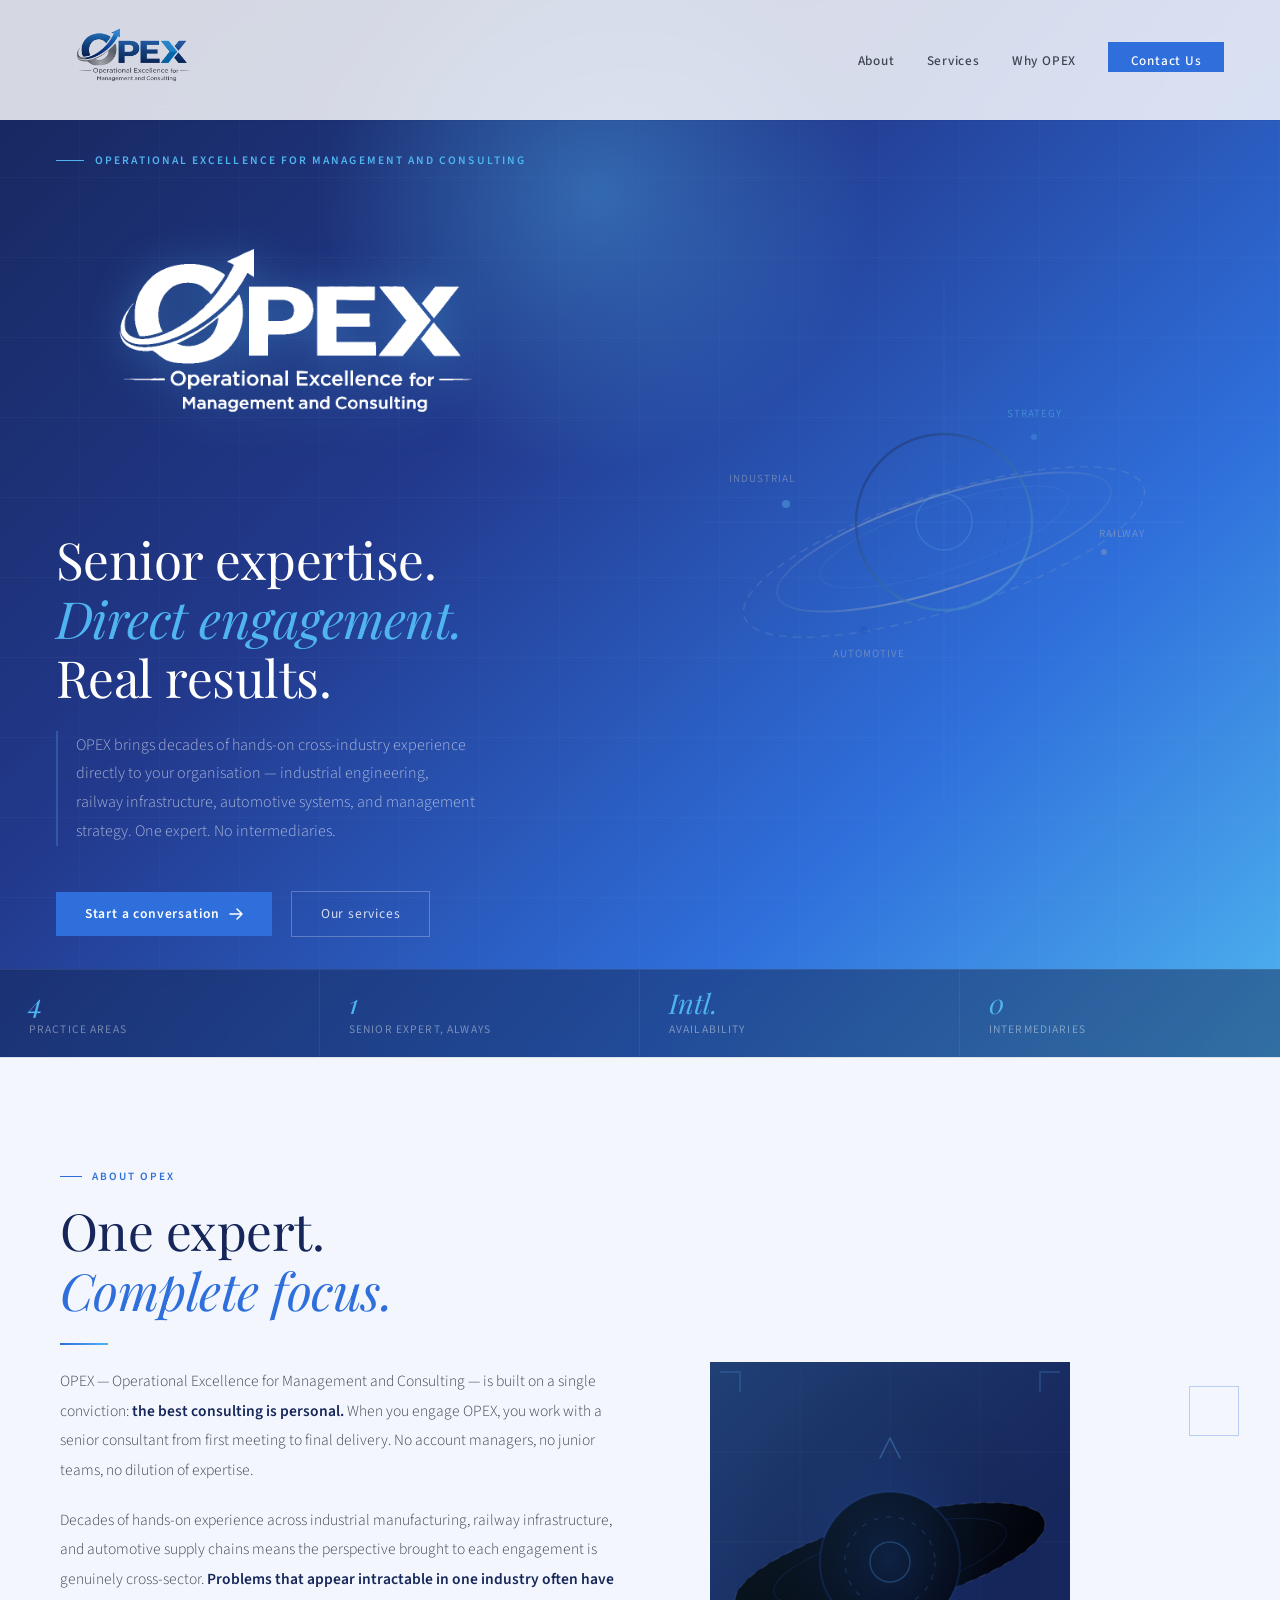
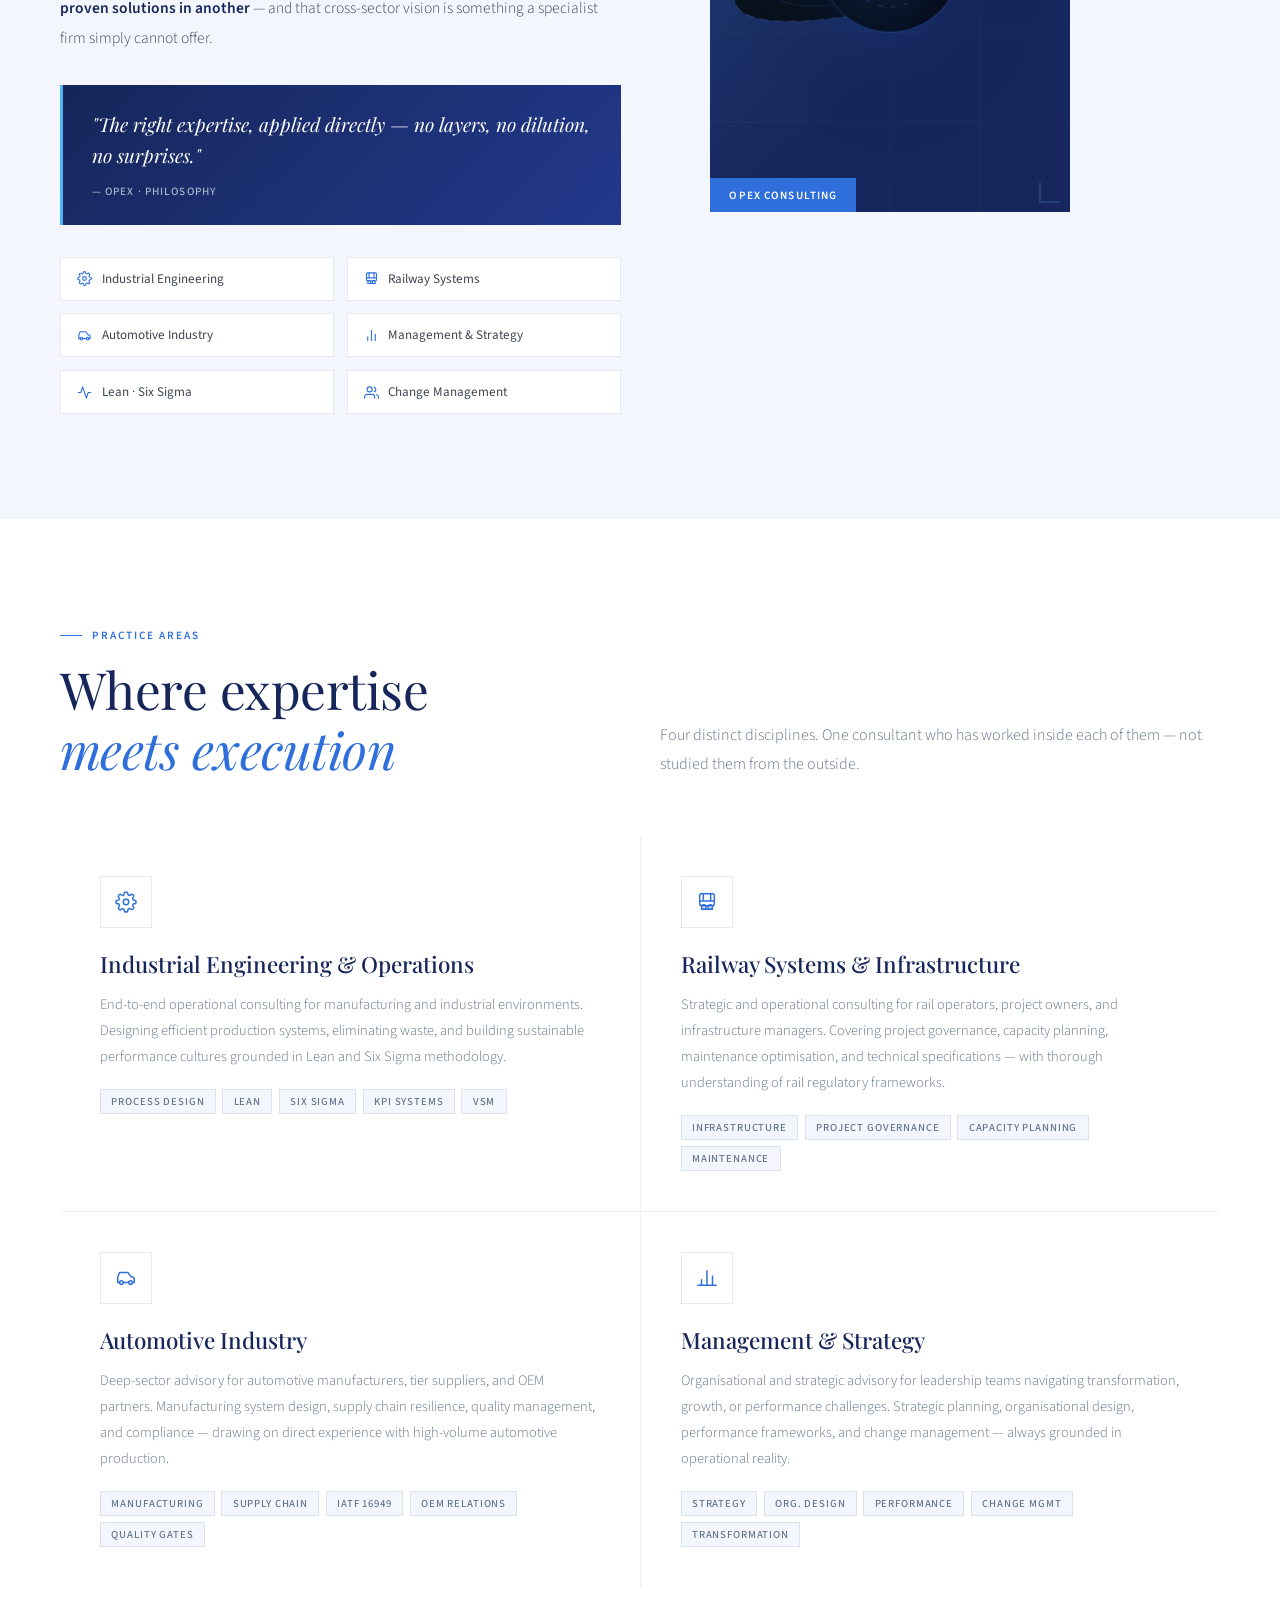
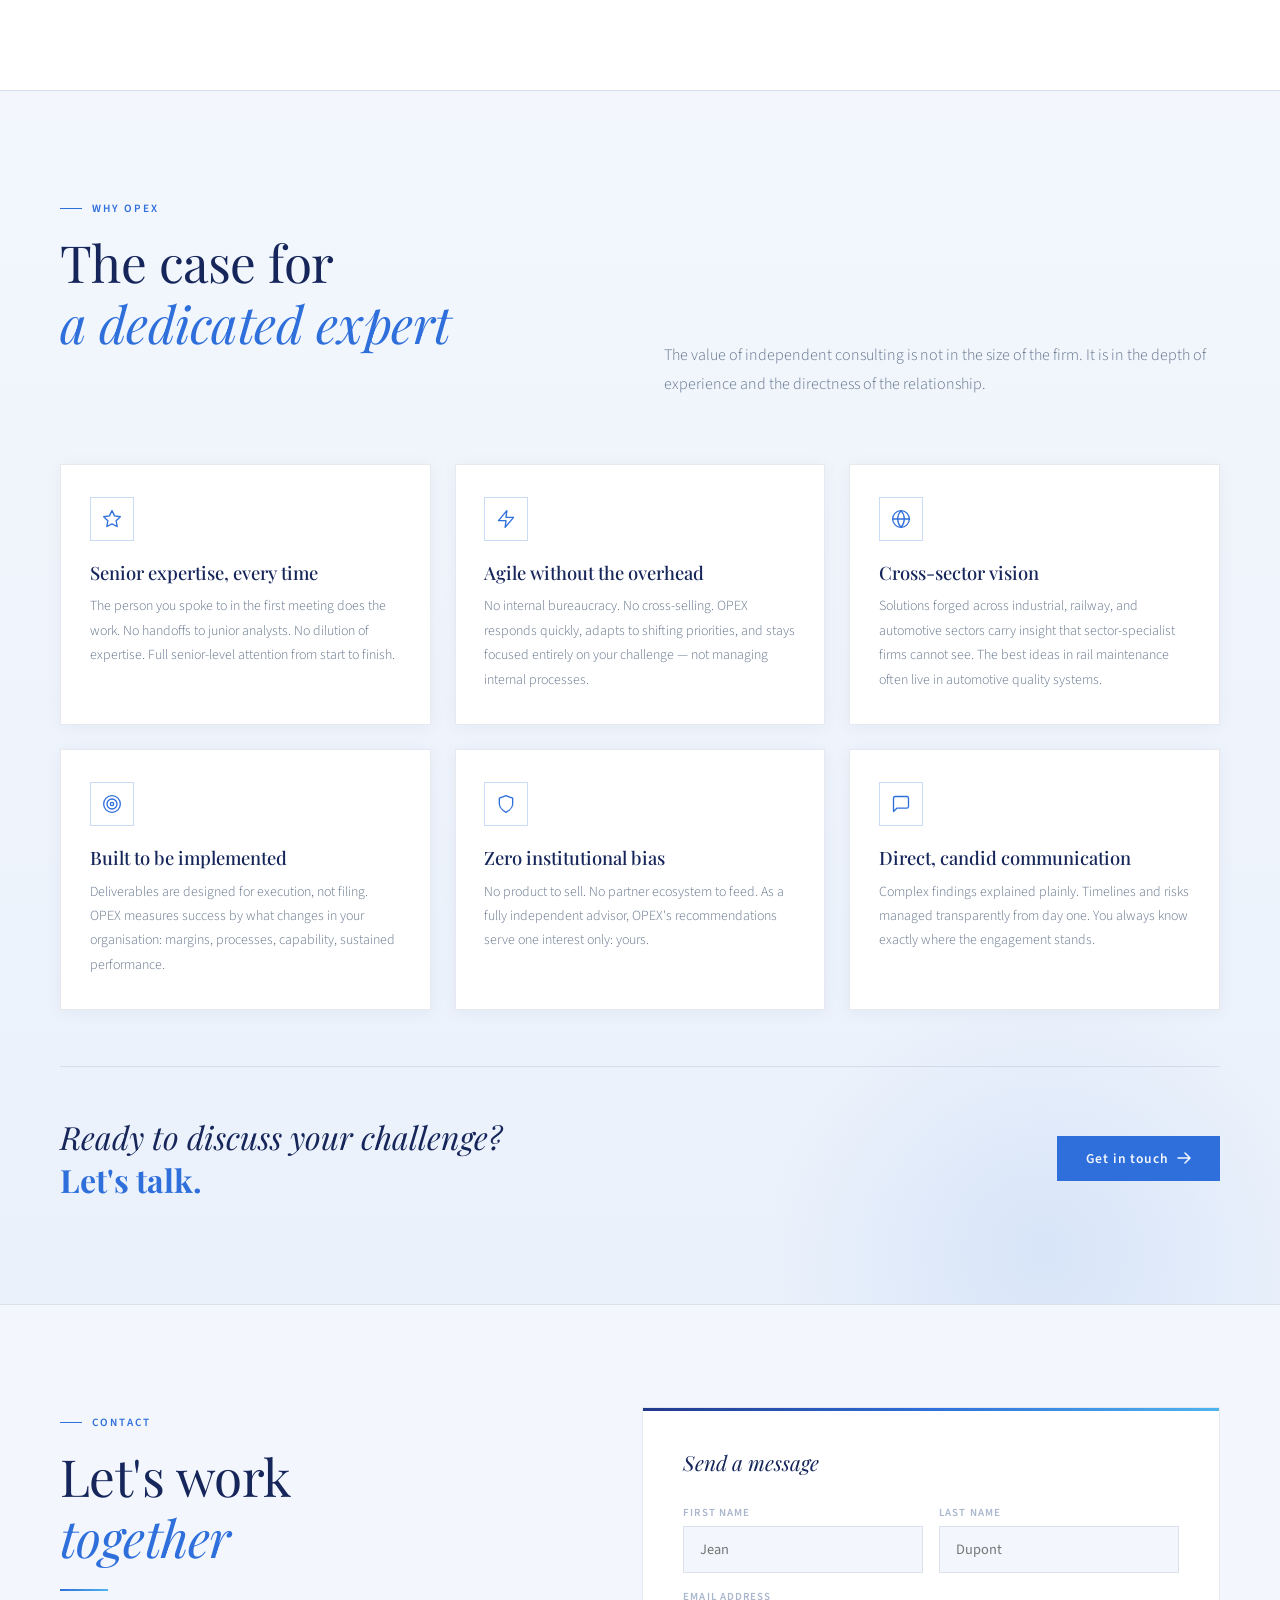
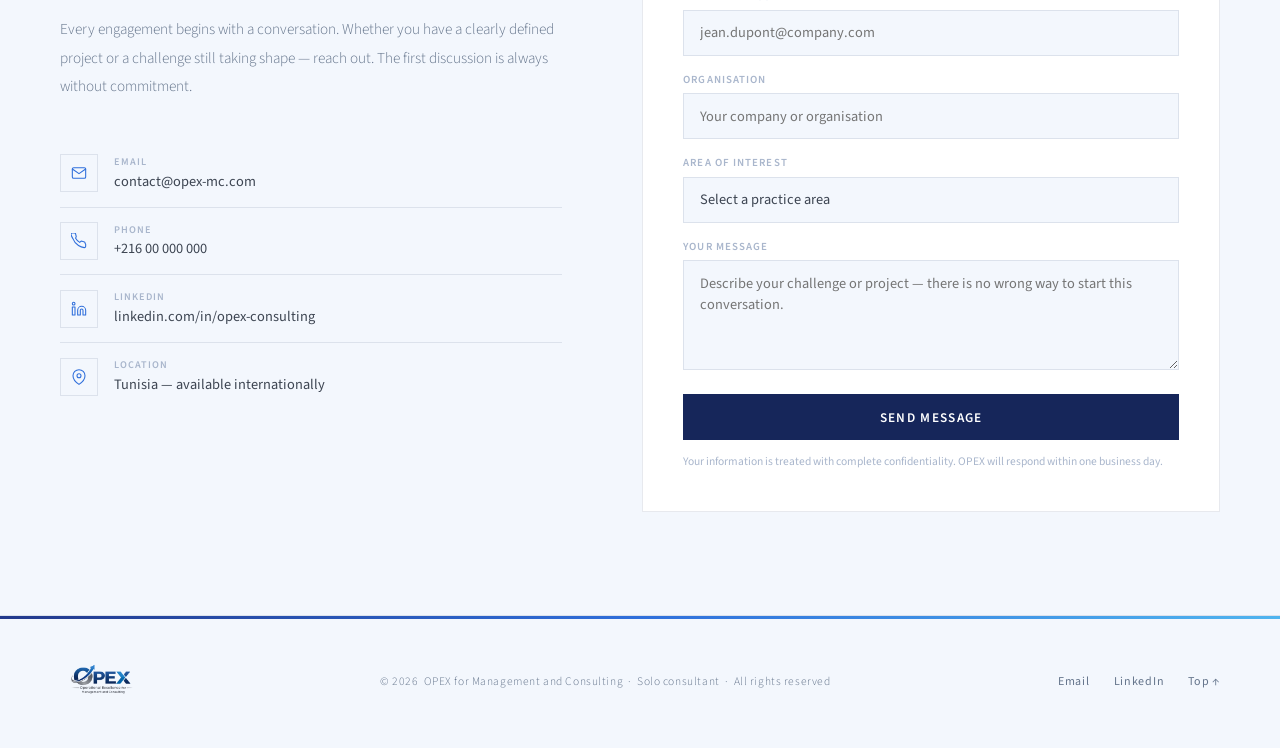
==== commit 4c49dbda: "Revise color scheme and layout adjustments Updated color scheme and adjusted layout for navbar and h" ====
--- a/index.html
+++ b/index.html
@@ -10,7 +10,7 @@
 (function(){
   const c=document.createElement('canvas');c.width=64;c.height=64;
   const x=c.getContext('2d'),g=x.createLinearGradient(0,64,64,0);
-  g.addColorStop(0,'#1A2B6B');g.addColorStop(1,'#4FA3E0');
+  g.addColorStop(0,'#22398C');g.addColorStop(1,'#4FB4EF');
   x.fillStyle=g;x.beginPath();x.arc(32,32,30,0,Math.PI*2);x.fill();
   x.fillStyle='#fff';x.font='bold 26px serif';
   x.textAlign='center';x.textBaseline='middle';x.fillText('O',32,33);
@@ -28,17 +28,17 @@
    TOKENS
 ═══════════════════════════════════════════ */
 :root {
-  --navy:     #0F1C3F;
-  --navy-l:   #1A2B6B;
-  --blue:     #2155B5;
-  --sky:      #4FA3E0;
-  --silver:   #9AA8BF;
+  --navy:     #16265A;
+  --navy-l:   #22398C;
+  --blue:     #2F6FDB;
+  --sky:      #4FB4EF;
+  --silver:   #A9B6CC;
   --charcoal: #3D4552;
-  --mid:      #6B7A90;
-  --off:      #F4F6FA;
+  --mid:      #64748B;
+  --off:      #F3F7FD;
   --white:    #FFFFFF;
-  --border:   rgba(15,28,63,.1);
-  --border-w: rgba(255,255,255,.1);
+  --border:   rgba(22,38,90,.1);
+  --border-w: rgba(255,255,255,.14);
 
   --fd: 'Playfair Display', Georgia, serif;
   --fs: 'Source Sans 3', system-ui, sans-serif;
@@ -75,28 +75,30 @@
 #nav {
   position: fixed; top: 0; left: 0; right: 0; z-index: 100;
   padding: 0 var(--px);
-  height: 72px;
+  height: 120px;
   display: flex; align-items: center; justify-content: space-between;
-  transition: background .3s, box-shadow .3s;
+  background: rgba(255,255,255,.82);
+  backdrop-filter: blur(14px);
+  -webkit-backdrop-filter: blur(14px);
+  box-shadow: 0 1px 0 rgba(22,38,90,.07);
+  transition: background .3s, box-shadow .3s, height .3s;
 }
 #nav.scrolled {
-  background: rgba(15,28,63,.97);
-  backdrop-filter: blur(12px);
-  -webkit-backdrop-filter: blur(12px);
-  box-shadow: 0 2px 20px rgba(0,0,0,.25);
+  height: 92px;
+  background: rgba(255,255,255,.96);
+  box-shadow: 0 4px 26px rgba(22,38,90,.1);
 }
 .nav-logo { display: flex; align-items: center; text-decoration: none; }
 .nav-logo img {
-  height: 44px; width: auto;
-  filter: brightness(0) invert(1);
-  transition: opacity .2s;
-}
-#nav:not(.scrolled) .nav-logo img { filter: brightness(0) invert(1); }
+  height: 96px; width: auto;
+  transition: height .3s;
+}
+#nav.scrolled .nav-logo img { height: 72px; }
 
 .nav-links { display: flex; align-items: center; gap: 2rem; list-style: none; }
 .nav-links a {
   font-size: .83rem; font-weight: 500; letter-spacing: .06em;
-  color: rgba(255,255,255,.75); text-decoration: none;
+  color: var(--charcoal); text-decoration: none;
   position: relative; padding-bottom: 2px;
   transition: color .2s;
 }
@@ -105,7 +107,7 @@
   width: 0; height: 1px; background: var(--sky);
   transition: width .25s var(--ease);
 }
-.nav-links a:hover { color: #fff; }
+.nav-links a:hover { color: var(--navy); }
 .nav-links a:hover::after { width: 100%; }
 
 .nav-cta {
@@ -119,26 +121,29 @@
 .nav-cta:hover { background: var(--sky); transform: translateY(-1px); box-shadow: 0 4px 16px rgba(79,163,224,.35); }
 
 .burger { display: none; flex-direction: column; gap: 5px; background: none; border: none; cursor: pointer; padding: 4px; }
-.burger span { display: block; width: 22px; height: 2px; background: #fff; transition: transform .28s, opacity .28s; }
+.burger span { display: block; width: 22px; height: 2px; background: var(--navy); transition: transform .28s, opacity .28s; }
 .burger.open span:nth-child(1) { transform: translateY(7px) rotate(45deg); }
 .burger.open span:nth-child(2) { opacity: 0; }
 .burger.open span:nth-child(3) { transform: translateY(-7px) rotate(-45deg); }
 
 .mob-menu {
   display: none; position: fixed; inset: 0; z-index: 99;
-  background: var(--navy); flex-direction: column;
+  background: var(--off); flex-direction: column;
   align-items: center; justify-content: center; gap: 2.5rem;
 }
 .mob-menu.open { display: flex; }
 .mob-menu a {
   font-family: var(--fd); font-size: 2rem; font-style: italic;
-  color: #fff; text-decoration: none; transition: color .2s;
-}
-.mob-menu a:hover { color: var(--sky); }
+  color: var(--navy); text-decoration: none; transition: color .2s;
+}
+.mob-menu a:hover { color: var(--blue); }
 
 @media (max-width: 780px) {
   .nav-links, .nav-cta { display: none; }
   .burger { display: flex; }
+  #nav { height: 84px; }
+  .nav-logo img { height: 62px; }
+  #nav.scrolled .nav-logo img { height: 52px; }
 }
 
 /* ═══════════════════════════════════════════
@@ -146,7 +151,7 @@
 ═══════════════════════════════════════════ */
 #hero {
   min-height: 100svh;
-  background: var(--navy);
+  background: linear-gradient(135deg, var(--navy) 0%, var(--navy-l) 38%, var(--blue) 72%, var(--sky) 100%);
   display: grid;
   grid-template-columns: 1fr 1fr;
   position: relative;
@@ -173,7 +178,7 @@
   content: '';
   position: absolute; top: -10%; right: 30%; width: 600px; height: 600px;
   border-radius: 50%;
-  background: radial-gradient(circle, rgba(33,85,181,.2) 0%, transparent 65%);
+  background: radial-gradient(circle, rgba(79,180,239,.4) 0%, transparent 65%);
   pointer-events: none;
 }
 
@@ -181,7 +186,7 @@
   position: relative; z-index: 2;
   display: flex; flex-direction: column;
   justify-content: center;
-  padding: 7rem var(--px) 7.5rem;
+  padding: 9.5rem var(--px) 7.5rem;
 }
 
 .hero-eyebrow {
@@ -192,10 +197,10 @@
 }
 .hero-eyebrow::before { content: ''; width: 28px; height: 1px; background: var(--sky); }
 
-.hero-logo { margin-bottom: 2.5rem; }
+.hero-logo { margin-bottom: 2.2rem; }
 .hero-logo img {
-  width: 320px; height: auto;
-  filter: brightness(0) invert(1) drop-shadow(0 2px 12px rgba(79,163,224,.2));
+  width: clamp(280px, 42vw, 560px); height: auto;
+  filter: brightness(0) invert(1) drop-shadow(0 4px 22px rgba(79,180,239,.4));
 }
 
 .hero-h1 {
@@ -243,7 +248,7 @@
 .hero-right {
   position: relative; z-index: 2;
   display: flex; align-items: center; justify-content: center;
-  padding: 7rem 3rem 7.5rem 1rem;
+  padding: 9.5rem 3rem 7.5rem 1rem;
 }
 .orbital-wrap {
   width: 100%; max-width: 480px;
@@ -256,7 +261,7 @@
   position: absolute; bottom: 0; left: 0; right: 0; z-index: 3;
   border-top: 1px solid rgba(255,255,255,.08);
   display: grid; grid-template-columns: repeat(4, 1fr);
-  background: rgba(10,16,36,.6);
+  background: rgba(20,36,80,.48);
   backdrop-filter: blur(8px);
   height: 88px;
 }
@@ -278,7 +283,7 @@
 @media (max-width: 900px) {
   #hero { grid-template-columns: 1fr; }
   .hero-right { display: none; }
-  .hero-left { padding: 7rem var(--px) 8.5rem; }
+  .hero-left { padding: 8rem var(--px) 8.5rem; }
   .hero-stats { grid-template-columns: repeat(2, 1fr); }
 }
 @media (max-width: 520px) {
@@ -336,7 +341,7 @@
 .about-quote {
   margin: 2rem 0;
   padding: 1.5rem 1.8rem;
-  background: var(--navy);
+  background: linear-gradient(135deg, var(--navy) 0%, var(--navy-l) 100%);
   border-left: 3px solid var(--sky);
   position: relative;
 }
@@ -372,7 +377,7 @@
 }
 .about-img-frame {
   position: relative;
-  background: var(--navy);
+  background: linear-gradient(135deg, var(--navy) 0%, var(--navy-l) 100%);
   aspect-ratio: 4/5;
   max-width: 360px;
   overflow: hidden;
@@ -381,7 +386,7 @@
 .about-img-frame::after {
   content: '';
   position: absolute; inset: 0;
-  background: linear-gradient(135deg, rgba(33,85,181,.15) 0%, transparent 60%);
+  background: linear-gradient(135deg, rgba(79,180,239,.18) 0%, transparent 60%);
 }
 .about-frame-svg {
   position: absolute; inset: 0; width: 100%; height: 100%;
@@ -419,7 +424,7 @@
 
 .svc-grid {
   display: grid; grid-template-columns: repeat(2, 1fr);
-  gap: 1px; background: rgba(15,28,63,.07);
+  gap: 1px; background: rgba(22,38,90,.07);
 }
 
 .svc-card {
@@ -475,20 +480,20 @@
    WHY OPEX
 ═══════════════════════════════════════════ */
 #why {
-  background: var(--navy);
-  border-top: 1px solid rgba(255,255,255,.05);
+  background: linear-gradient(180deg, var(--off) 0%, #EAF1FB 100%);
+  border-top: 1px solid var(--border);
   position: relative; overflow: hidden;
 }
 #why::before {
   content: '';
   position: absolute; bottom: -20%; right: -5%;
   width: 600px; height: 600px; border-radius: 50%;
-  background: radial-gradient(circle, rgba(33,85,181,.15) 0%, transparent 65%);
+  background: radial-gradient(circle, rgba(47,111,219,.1) 0%, transparent 65%);
   pointer-events: none;
 }
-#why .sec-title { color: #fff; }
-#why .sec-title em { color: var(--sky); }
-#why .sec-lead { color: rgba(255,255,255,.5); max-width: 100%; }
+#why .sec-title { color: var(--navy); }
+#why .sec-title em { color: var(--blue); }
+#why .sec-lead { color: var(--mid); max-width: 100%; }
 
 .why-head {
   display: grid; grid-template-columns: 1fr 1fr;
@@ -502,49 +507,51 @@
 }
 .why-card {
   padding: 2rem 1.8rem;
-  border: 1px solid rgba(255,255,255,.07);
+  background: var(--white);
+  box-shadow: 0 2px 16px rgba(22,38,90,.05);
+  border: 1px solid var(--border);
   position: relative; overflow: hidden;
-  transition: border-color .3s, transform .3s var(--ease);
+  transition: border-color .3s, transform .3s var(--ease), box-shadow .3s;
 }
 /* Top sweep line on hover */
 .why-card::before {
   content: '';
   position: absolute; top: 0; left: -100%; right: 100%; height: 2px;
-  background: linear-gradient(90deg, transparent, var(--sky), transparent);
+  background: linear-gradient(90deg, transparent, var(--blue), transparent);
   transition: left .5s var(--ease), right .5s var(--ease);
 }
 .why-card:hover::before { left: 0; right: 0; }
-.why-card:hover { border-color: rgba(79,163,224,.3); transform: translateY(-3px); }
+.why-card:hover { border-color: rgba(47,111,219,.35); transform: translateY(-3px); box-shadow: 0 12px 32px rgba(22,38,90,.1); }
 
 .why-icon {
   width: 44px; height: 44px;
-  border: 1px solid rgba(79,163,224,.2);
+  border: 1px solid rgba(47,111,219,.25);
   display: flex; align-items: center; justify-content: center;
-  color: var(--sky); margin-bottom: 1.2rem;
+  color: var(--blue); margin-bottom: 1.2rem;
   transition: background .25s, border-color .25s;
 }
-.why-card:hover .why-icon { background: rgba(79,163,224,.1); border-color: rgba(79,163,224,.4); }
+.why-card:hover .why-icon { background: rgba(47,111,219,.08); border-color: rgba(47,111,219,.5); }
 
 .why-title {
   font-family: var(--fd); font-size: 1.15rem; font-weight: 500;
-  color: #fff; margin-bottom: .6rem;
+  color: var(--navy); margin-bottom: .6rem;
 }
 .why-desc {
   font-size: .87rem; font-weight: 300; line-height: 1.75;
-  color: rgba(255,255,255,.48);
+  color: var(--mid);
 }
 
 .why-cta-row {
   margin-top: 3.5rem; padding-top: 3rem;
-  border-top: 1px solid rgba(255,255,255,.07);
+  border-top: 1px solid var(--border);
   display: flex; align-items: center; justify-content: space-between;
   gap: 2rem; flex-wrap: wrap;
 }
 .why-cta-text {
   font-family: var(--fd); font-size: clamp(1.4rem, 2.5vw, 2rem);
-  font-style: italic; color: #fff; max-width: 480px; line-height: 1.35;
-}
-.why-cta-text strong { font-style: normal; color: var(--sky); }
+  font-style: italic; color: var(--navy); max-width: 480px; line-height: 1.35;
+}
+.why-cta-text strong { font-style: normal; color: var(--blue); }
 
 @media (max-width: 860px) { .why-grid { grid-template-columns: repeat(2, 1fr); } }
 @media (max-width: 540px) {
@@ -651,9 +658,15 @@
    FOOTER
 ═══════════════════════════════════════════ */
 footer {
-  background: var(--navy);
-  border-top: 1px solid rgba(255,255,255,.06);
+  background: var(--off);
+  border-top: 1px solid var(--border);
   padding: 2.5rem var(--px);
+  position: relative;
+}
+footer::before {
+  content: '';
+  position: absolute; top: 0; left: 0; right: 0; height: 3px;
+  background: linear-gradient(90deg, var(--navy-l), var(--blue), var(--sky));
 }
 .ft-inner {
   max-width: var(--max); margin: 0 auto;
@@ -661,20 +674,19 @@
   gap: 1.5rem; flex-wrap: wrap;
 }
 .ft-logo img {
-  height: 36px; width: auto;
-  filter: brightness(0) invert(1); opacity: .8;
+  height: 52px; width: auto;
 }
 .ft-copy {
   font-size: .72rem; font-weight: 300;
-  color: rgba(255,255,255,.3); letter-spacing: .05em; text-align: center;
+  color: var(--mid); letter-spacing: .05em; text-align: center;
 }
 .ft-links { display: flex; gap: 1.5rem; }
 .ft-links a {
   font-size: .75rem; font-weight: 400; letter-spacing: .06em;
-  color: rgba(255,255,255,.35); text-decoration: none;
+  color: var(--mid); text-decoration: none;
   transition: color .2s;
 }
-.ft-links a:hover { color: var(--sky); }
+.ft-links a:hover { color: var(--blue); }
 </style>
 </head>
 <body>
@@ -893,7 +905,7 @@
       <div class="about-visual">
         <div class="about-img-frame">
           <svg class="about-frame-svg" viewBox="0 0 360 450" xmlns="http://www.w3.org/2000/svg" preserveAspectRatio="xMidYMid slice">
-            <rect width="360" height="450" fill="#0F1C3F"/>
+            <rect width="360" height="450" fill="#16265A"/>
             <!-- Grid -->
             <line x1="0" y1="90" x2="360" y2="90" stroke="rgba(255,255,255,.04)" stroke-width="1"/>
             <line x1="0" y1="180" x2="360" y2="180" stroke="rgba(255,255,255,.04)" stroke-width="1"/>
@@ -1025,9 +1037,9 @@
   <div class="wrap">
     <div class="why-head">
       <div>
-        <div class="eyebrow r" style="color:rgba(79,163,224,.8)">Why OPEX</div>
+        <div class="eyebrow r">Why OPEX</div>
         <h2 class="sec-title r rd1">The case for<br/><em>a dedicated expert</em></h2>
-        <div class="rule r rd1" style="background:linear-gradient(90deg,var(--sky),transparent)"></div>
+        <div class="rule r rd1" style="background:linear-gradient(90deg,var(--blue),transparent)"></div>
       </div>
       <p class="sec-lead r rd2">
         The value of independent consulting is not in the size of the firm. It is in the depth of experience and the directness of the relationship.
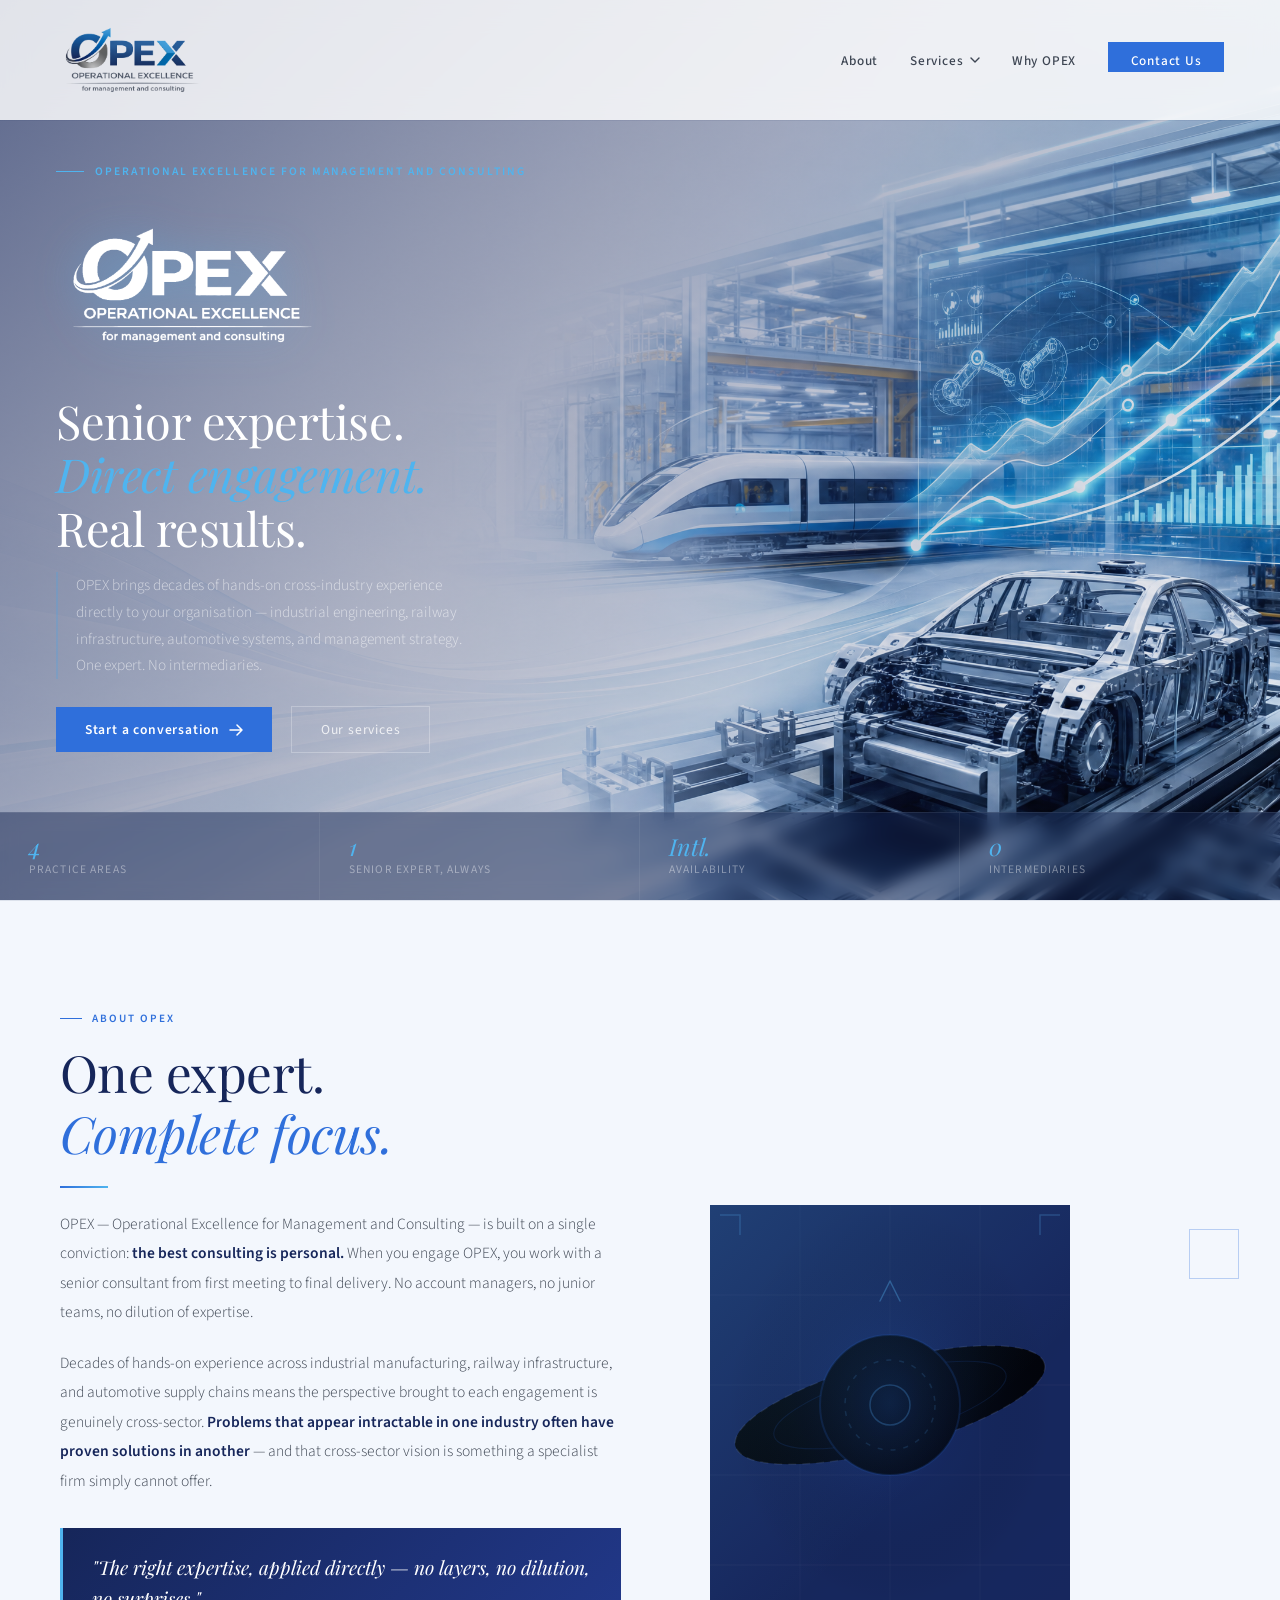
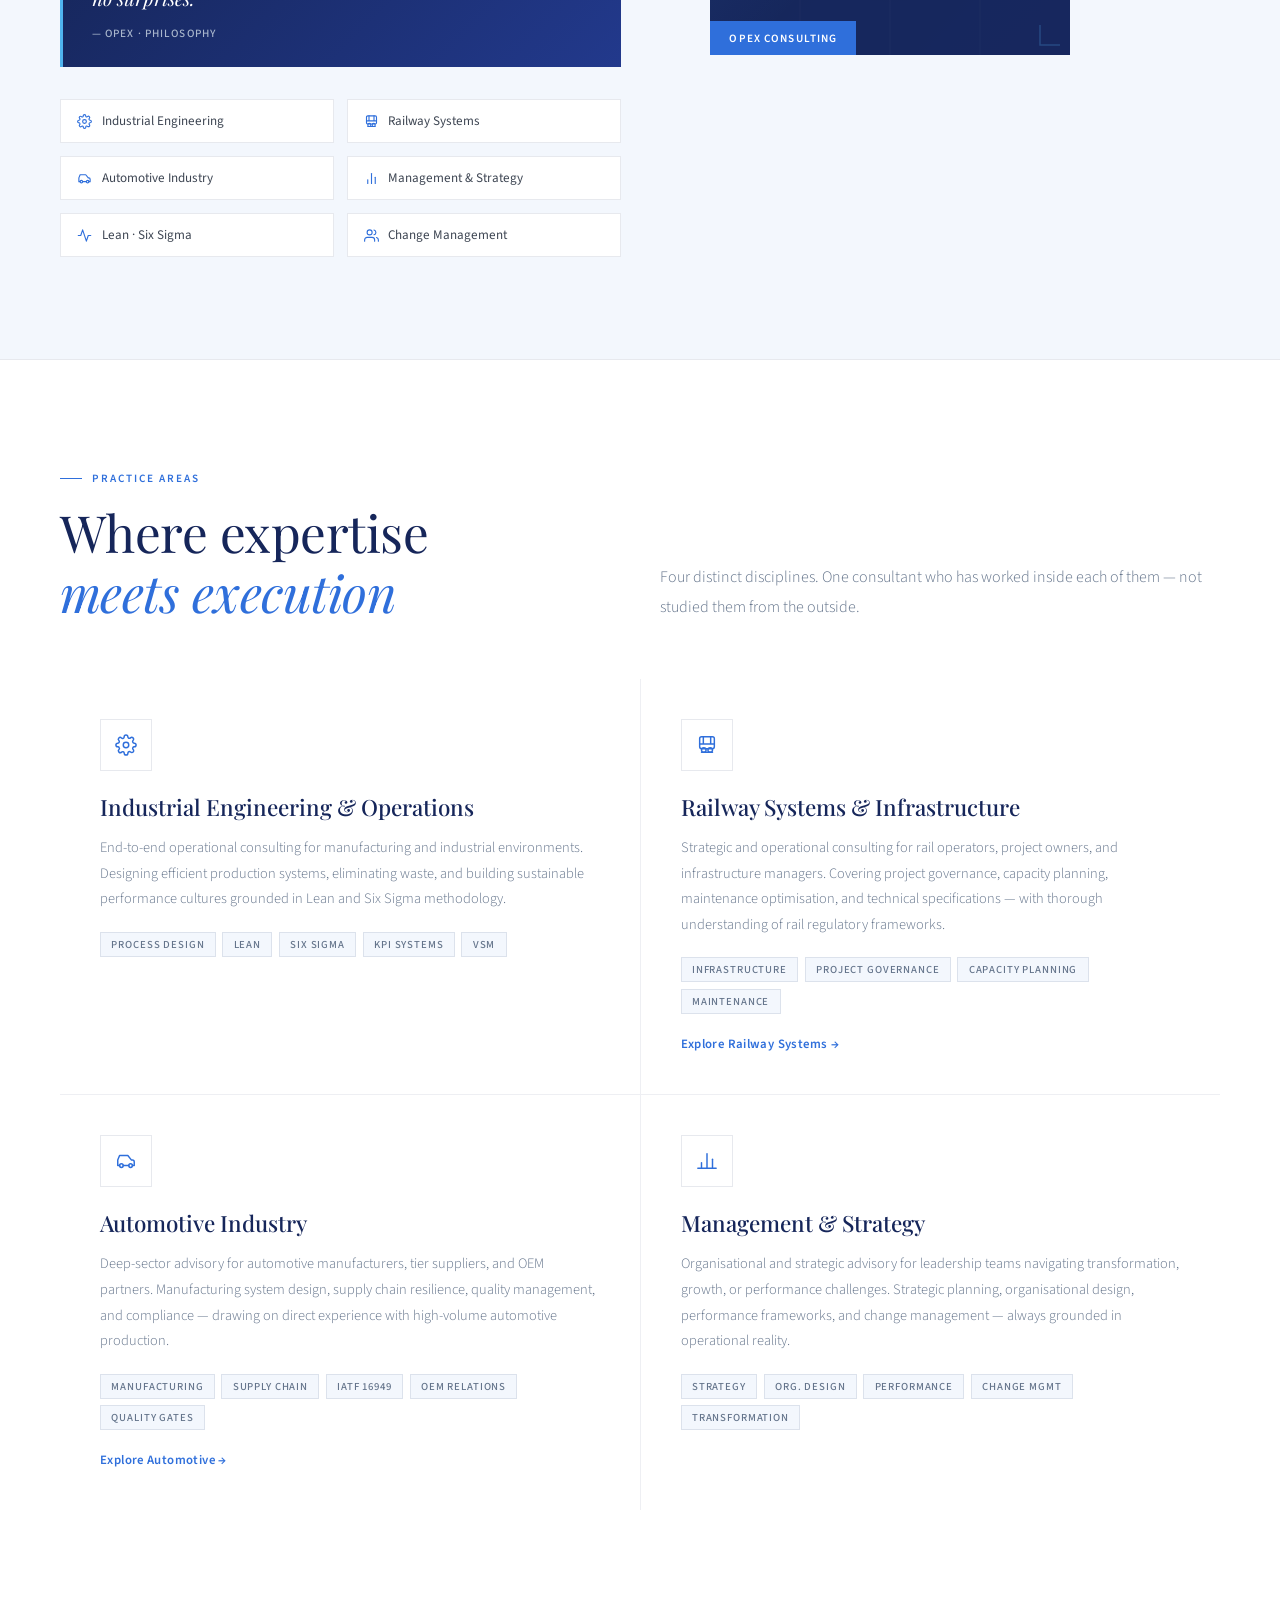
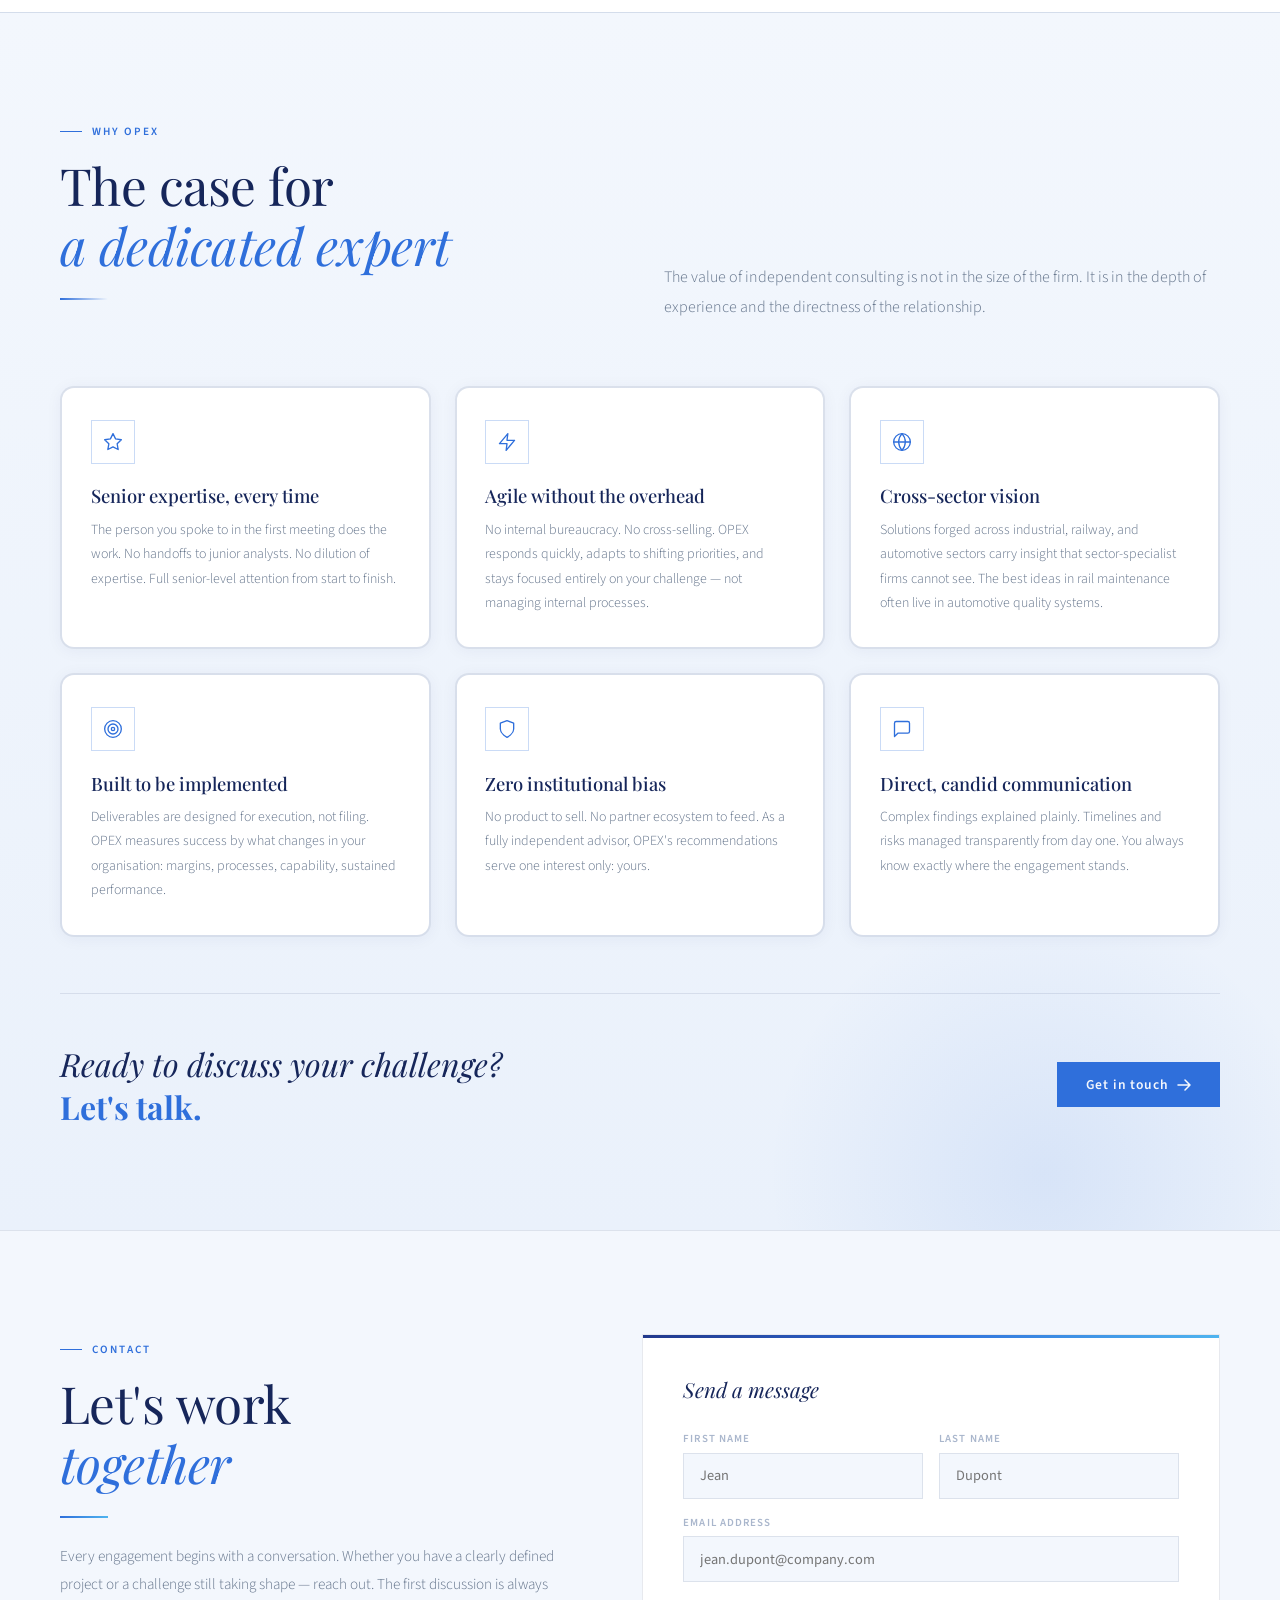
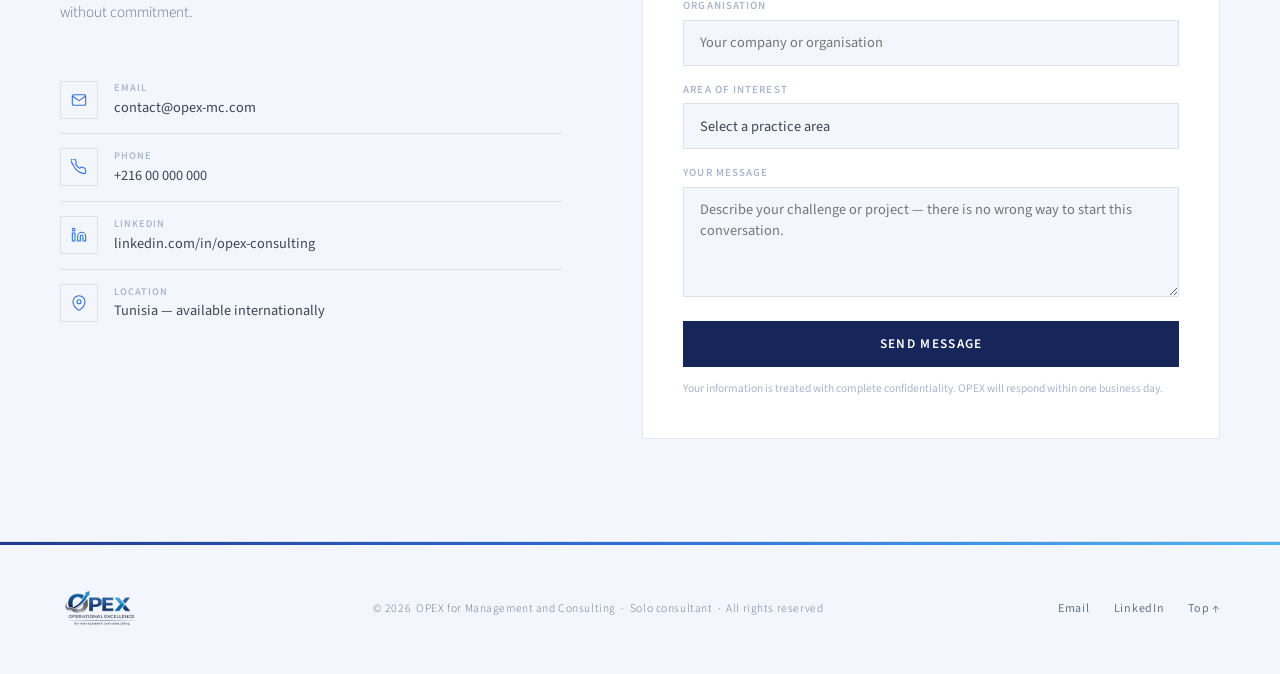
==== commit ccef1b78: "repo sync" ====
--- a/index.html
+++ b/index.html
@@ -1,1258 +1,716 @@
 <!DOCTYPE html>
 <html lang="en">
 <head>
-<meta charset="UTF-8"/>
-<meta name="viewport" content="width=device-width, initial-scale=1.0"/>
-<title>OPEX — Operational Excellence for Management and Consulting</title>
-<meta name="description" content="OPEX delivers senior-level consulting across industrial engineering, railway systems, automotive, and management. One expert. Direct engagement. Measurable results."/>
-
-<script>
-(function(){
-  const c=document.createElement('canvas');c.width=64;c.height=64;
-  const x=c.getContext('2d'),g=x.createLinearGradient(0,64,64,0);
-  g.addColorStop(0,'#22398C');g.addColorStop(1,'#4FB4EF');
-  x.fillStyle=g;x.beginPath();x.arc(32,32,30,0,Math.PI*2);x.fill();
-  x.fillStyle='#fff';x.font='bold 26px serif';
-  x.textAlign='center';x.textBaseline='middle';x.fillText('O',32,33);
-  const l=document.createElement('link');l.rel='icon';l.href=c.toDataURL();
-  document.head.appendChild(l);
-})();
-</script>
-
-<link rel="preconnect" href="https://fonts.googleapis.com"/>
-<link rel="preconnect" href="https://fonts.gstatic.com" crossorigin/>
-<link href="https://fonts.googleapis.com/css2?family=Playfair+Display:ital,wght@0,400;0,500;0,700;1,400;1,500&family=Source+Sans+3:wght@300;400;500;600&display=swap" rel="stylesheet"/>
-
-<style>
-/* ═══════════════════════════════════════════
-   TOKENS
-═══════════════════════════════════════════ */
-:root {
-  --navy:     #16265A;
-  --navy-l:   #22398C;
-  --blue:     #2F6FDB;
-  --sky:      #4FB4EF;
-  --silver:   #A9B6CC;
-  --charcoal: #3D4552;
-  --mid:      #64748B;
-  --off:      #F3F7FD;
-  --white:    #FFFFFF;
-  --border:   rgba(22,38,90,.1);
-  --border-w: rgba(255,255,255,.14);
-
-  --fd: 'Playfair Display', Georgia, serif;
-  --fs: 'Source Sans 3', system-ui, sans-serif;
-  --ease: cubic-bezier(.4,0,.2,1);
-
-  --px: clamp(1.5rem, 5vw, 3.5rem);
-  --max: 1160px;
-}
-
-/* ═══════════════════════════════════════════
-   BASE
-═══════════════════════════════════════════ */
-*, *::before, *::after { box-sizing: border-box; margin: 0; padding: 0; }
-html { scroll-behavior: smooth; font-size: 16px; }
-body { font-family: var(--fs); color: var(--charcoal); background: var(--white); overflow-x: hidden; -webkit-font-smoothing: antialiased; }
-::selection { background: var(--blue); color: #fff; }
-img { max-width: 100%; display: block; }
-a { color: inherit; }
-
-/* ═══════════════════════════════════════════
-   REVEAL
-═══════════════════════════════════════════ */
-.r  { opacity: 0; transform: translateY(18px); transition: opacity .65s var(--ease), transform .65s var(--ease); }
-.r.on { opacity: 1; transform: none; }
-.rd1 { transition-delay: .1s; }
-.rd2 { transition-delay: .2s; }
-.rd3 { transition-delay: .3s; }
-.rd4 { transition-delay: .4s; }
-@media (prefers-reduced-motion: reduce) { .r { opacity:1; transform:none; transition:none; } }
-
-/* ═══════════════════════════════════════════
-   NAV
-═══════════════════════════════════════════ */
-#nav {
-  position: fixed; top: 0; left: 0; right: 0; z-index: 100;
-  padding: 0 var(--px);
-  height: 120px;
-  display: flex; align-items: center; justify-content: space-between;
-  background: rgba(255,255,255,.82);
-  backdrop-filter: blur(14px);
-  -webkit-backdrop-filter: blur(14px);
-  box-shadow: 0 1px 0 rgba(22,38,90,.07);
-  transition: background .3s, box-shadow .3s, height .3s;
-}
-#nav.scrolled {
-  height: 92px;
-  background: rgba(255,255,255,.96);
-  box-shadow: 0 4px 26px rgba(22,38,90,.1);
-}
-.nav-logo { display: flex; align-items: center; text-decoration: none; }
-.nav-logo img {
-  height: 96px; width: auto;
-  transition: height .3s;
-}
-#nav.scrolled .nav-logo img { height: 72px; }
-
-.nav-links { display: flex; align-items: center; gap: 2rem; list-style: none; }
-.nav-links a {
-  font-size: .83rem; font-weight: 500; letter-spacing: .06em;
-  color: var(--charcoal); text-decoration: none;
-  position: relative; padding-bottom: 2px;
-  transition: color .2s;
-}
-.nav-links a::after {
-  content: ''; position: absolute; bottom: -1px; left: 0;
-  width: 0; height: 1px; background: var(--sky);
-  transition: width .25s var(--ease);
-}
-.nav-links a:hover { color: var(--navy); }
-.nav-links a:hover::after { width: 100%; }
-
-.nav-cta {
-  padding: .55rem 1.4rem;
-  background: var(--blue); color: #fff !important;
-  font-size: .82rem; font-weight: 500; letter-spacing: .06em;
-  text-decoration: none;
-  transition: background .22s, box-shadow .22s, transform .18s;
-}
-.nav-cta::after { display: none !important; }
-.nav-cta:hover { background: var(--sky); transform: translateY(-1px); box-shadow: 0 4px 16px rgba(79,163,224,.35); }
-
-.burger { display: none; flex-direction: column; gap: 5px; background: none; border: none; cursor: pointer; padding: 4px; }
-.burger span { display: block; width: 22px; height: 2px; background: var(--navy); transition: transform .28s, opacity .28s; }
-.burger.open span:nth-child(1) { transform: translateY(7px) rotate(45deg); }
-.burger.open span:nth-child(2) { opacity: 0; }
-.burger.open span:nth-child(3) { transform: translateY(-7px) rotate(-45deg); }
-
-.mob-menu {
-  display: none; position: fixed; inset: 0; z-index: 99;
-  background: var(--off); flex-direction: column;
-  align-items: center; justify-content: center; gap: 2.5rem;
-}
-.mob-menu.open { display: flex; }
-.mob-menu a {
-  font-family: var(--fd); font-size: 2rem; font-style: italic;
-  color: var(--navy); text-decoration: none; transition: color .2s;
-}
-.mob-menu a:hover { color: var(--blue); }
-
-@media (max-width: 780px) {
-  .nav-links, .nav-cta { display: none; }
-  .burger { display: flex; }
-  #nav { height: 84px; }
-  .nav-logo img { height: 62px; }
-  #nav.scrolled .nav-logo img { height: 52px; }
-}
-
-/* ═══════════════════════════════════════════
-   HERO
-═══════════════════════════════════════════ */
-#hero {
-  min-height: 100svh;
-  background: linear-gradient(135deg, var(--navy) 0%, var(--navy-l) 38%, var(--blue) 72%, var(--sky) 100%);
-  display: grid;
-  grid-template-columns: 1fr 1fr;
-  position: relative;
-  overflow: hidden;
-}
-
-/* Fine line texture on the dark side */
-#hero::before {
-  content: '';
-  position: absolute; inset: 0;
-  background-image: repeating-linear-gradient(
-    0deg, transparent, transparent 79px,
-    rgba(255,255,255,.025) 79px, rgba(255,255,255,.025) 80px
-  ),
-  repeating-linear-gradient(
-    90deg, transparent, transparent 79px,
-    rgba(255,255,255,.015) 79px, rgba(255,255,255,.015) 80px
-  );
-  pointer-events: none;
-}
-
-/* Blue radial glow */
-#hero::after {
-  content: '';
-  position: absolute; top: -10%; right: 30%; width: 600px; height: 600px;
-  border-radius: 50%;
-  background: radial-gradient(circle, rgba(79,180,239,.4) 0%, transparent 65%);
-  pointer-events: none;
-}
-
-.hero-left {
-  position: relative; z-index: 2;
-  display: flex; flex-direction: column;
-  justify-content: center;
-  padding: 9.5rem var(--px) 7.5rem;
-}
-
-.hero-eyebrow {
-  display: inline-flex; align-items: center; gap: .7rem;
-  font-size: .72rem; font-weight: 600; letter-spacing: .18em;
-  text-transform: uppercase; color: var(--sky);
-  margin-bottom: 1.8rem;
-}
-.hero-eyebrow::before { content: ''; width: 28px; height: 1px; background: var(--sky); }
-
-.hero-logo { margin-bottom: 2.2rem; }
-.hero-logo img {
-  width: clamp(280px, 42vw, 560px); height: auto;
-  filter: brightness(0) invert(1) drop-shadow(0 4px 22px rgba(79,180,239,.4));
-}
-
-.hero-h1 {
-  font-family: var(--fd);
-  font-size: clamp(2.4rem, 4vw, 3.8rem);
-  font-weight: 400; line-height: 1.15;
-  color: #fff; letter-spacing: -.01em;
-  margin-bottom: 1.5rem;
-}
-.hero-h1 em { font-style: italic; color: var(--sky); }
-
-.hero-sub {
-  font-size: 1rem; font-weight: 300; line-height: 1.8;
-  color: rgba(255,255,255,.6);
-  max-width: 420px; margin-bottom: 2.8rem;
-  border-left: 2px solid rgba(79,163,224,.3);
-  padding-left: 1.1rem;
-}
-
-.hero-actions { display: flex; align-items: center; gap: 1.2rem; flex-wrap: wrap; }
-
-.btn-primary {
-  display: inline-flex; align-items: center; gap: .55rem;
-  padding: .8rem 1.8rem;
-  background: var(--blue); color: #fff;
-  font-size: .85rem; font-weight: 600; letter-spacing: .06em;
-  text-decoration: none;
-  transition: background .22s, box-shadow .22s, transform .18s;
-}
-.btn-primary .arr { transition: transform .25s var(--ease); }
-.btn-primary:hover { background: var(--sky); transform: translateY(-2px); box-shadow: 0 6px 22px rgba(79,163,224,.4); }
-.btn-primary:hover .arr { transform: translateX(4px); }
-
-.btn-outline {
-  display: inline-flex; align-items: center; gap: .5rem;
-  padding: .8rem 1.8rem;
-  border: 1px solid rgba(255,255,255,.25); color: rgba(255,255,255,.8);
-  font-size: .85rem; font-weight: 400; letter-spacing: .06em;
-  text-decoration: none;
-  transition: border-color .22s, color .22s;
-}
-.btn-outline:hover { border-color: var(--sky); color: #fff; }
-
-/* Hero right: SVG orbital illustration */
-.hero-right {
-  position: relative; z-index: 2;
-  display: flex; align-items: center; justify-content: center;
-  padding: 9.5rem 3rem 7.5rem 1rem;
-}
-.orbital-wrap {
-  width: 100%; max-width: 480px;
-  opacity: 0; animation: fadeIn .9s var(--ease) .5s forwards;
-}
-@keyframes fadeIn { from { opacity:0; } to { opacity:1; } }
-
-/* Hero bottom stat bar */
-.hero-stats {
-  position: absolute; bottom: 0; left: 0; right: 0; z-index: 3;
-  border-top: 1px solid rgba(255,255,255,.08);
-  display: grid; grid-template-columns: repeat(4, 1fr);
-  background: rgba(20,36,80,.48);
-  backdrop-filter: blur(8px);
-  height: 88px;
-}
-.hero-stat {
-  padding: 1.2rem 1.8rem;
-  border-right: 1px solid rgba(255,255,255,.06);
-  display: flex; flex-direction: column; justify-content: center; gap: .22rem;
-}
-.hero-stat:last-child { border-right: none; }
-.hs-n {
-  font-family: var(--fd); font-size: 1.7rem; font-style: italic;
-  color: var(--sky); line-height: 1;
-}
-.hs-l {
-  font-size: .72rem; font-weight: 400; letter-spacing: .1em;
-  text-transform: uppercase; color: rgba(255,255,255,.4);
-}
-
-@media (max-width: 900px) {
-  #hero { grid-template-columns: 1fr; }
-  .hero-right { display: none; }
-  .hero-left { padding: 8rem var(--px) 8.5rem; }
-  .hero-stats { grid-template-columns: repeat(2, 1fr); }
-}
-@media (max-width: 520px) {
-  .hero-stats { grid-template-columns: repeat(2, 1fr); }
-  .hero-stat { padding: 1rem; }
-}
-
-/* ═══════════════════════════════════════════
-   SHARED SECTION
-═══════════════════════════════════════════ */
-.sec { padding: clamp(4rem, 8vw, 7rem) var(--px); }
-.wrap { max-width: var(--max); margin: 0 auto; }
-
-.eyebrow {
-  display: inline-flex; align-items: center; gap: .6rem;
-  font-size: .7rem; font-weight: 600; letter-spacing: .18em;
-  text-transform: uppercase; color: var(--blue);
-  margin-bottom: 1rem;
-}
-.eyebrow::before { content: ''; width: 22px; height: 1px; background: var(--blue); }
-
-.sec-title {
-  font-family: var(--fd);
-  font-size: clamp(2rem, 4vw, 3.2rem);
-  font-weight: 400; line-height: 1.18;
-  color: var(--navy); letter-spacing: -.01em;
-}
-.sec-title em { font-style: italic; color: var(--blue); }
-
-.sec-lead {
-  font-size: 1rem; font-weight: 300; line-height: 1.85;
-  color: var(--mid); max-width: 560px;
-}
-.rule { width: 48px; height: 2px; background: linear-gradient(90deg, var(--blue), var(--sky)); margin: 1.4rem 0; }
-
-/* ═══════════════════════════════════════════
-   ABOUT
-═══════════════════════════════════════════ */
-#about { background: var(--off); border-top: 1px solid var(--border); }
-
-.about-grid {
-  display: grid;
-  grid-template-columns: 1.1fr 1fr;
-  gap: clamp(3rem, 7vw, 6rem);
-  align-items: center;
-}
-
-.about-text {}
-.about-body {
-  font-size: .97rem; font-weight: 300; line-height: 1.9;
-  color: var(--charcoal); margin-bottom: 1.3rem;
-}
-.about-body strong { color: var(--navy); font-weight: 600; }
-
-.about-quote {
-  margin: 2rem 0;
-  padding: 1.5rem 1.8rem;
-  background: linear-gradient(135deg, var(--navy) 0%, var(--navy-l) 100%);
-  border-left: 3px solid var(--sky);
-  position: relative;
-}
-.about-quote p {
-  font-family: var(--fd); font-size: 1.2rem; font-style: italic;
-  color: #fff; line-height: 1.6; margin-bottom: .5rem;
-}
-.about-quote cite {
-  font-size: .7rem; font-weight: 500; letter-spacing: .1em;
-  text-transform: uppercase; color: var(--silver); font-style: normal;
-}
-
-.expertise-grid {
-  display: grid; grid-template-columns: 1fr 1fr;
-  gap: .8rem; margin-top: 1.8rem;
-}
-.exp-tag {
-  display: flex; align-items: center; gap: .6rem;
-  padding: .75rem 1rem;
-  border: 1px solid var(--border);
-  background: var(--white);
-  font-size: .82rem; font-weight: 400; color: var(--charcoal);
-  transition: border-color .22s, color .22s, box-shadow .22s;
-  cursor: default;
-}
-.exp-tag svg { color: var(--blue); flex-shrink: 0; transition: color .22s; }
-.exp-tag:hover { border-color: var(--blue); color: var(--navy); box-shadow: 0 2px 12px rgba(33,85,181,.1); }
-.exp-tag:hover svg { color: var(--sky); }
-
-/* About right: portrait schematic */
-.about-visual {
-  position: relative;
-}
-.about-img-frame {
-  position: relative;
-  background: linear-gradient(135deg, var(--navy) 0%, var(--navy-l) 100%);
-  aspect-ratio: 4/5;
-  max-width: 360px;
-  overflow: hidden;
-  display: flex; align-items: center; justify-content: center;
-}
-.about-img-frame::after {
-  content: '';
-  position: absolute; inset: 0;
-  background: linear-gradient(135deg, rgba(79,180,239,.18) 0%, transparent 60%);
-}
-.about-frame-svg {
-  position: absolute; inset: 0; width: 100%; height: 100%;
-  opacity: .9;
-}
-.about-frame-label {
-  position: absolute; bottom: 0; left: 0;
-  background: var(--blue); color: #fff;
-  font-size: .7rem; font-weight: 600; letter-spacing: .1em;
-  text-transform: uppercase; padding: .6rem 1.2rem;
-  z-index: 2;
-}
-.about-accent {
-  position: absolute; top: 1.5rem; right: -1.2rem;
-  width: 50px; height: 50px;
-  border: 1.5px solid var(--blue); opacity: .3;
-}
-
-@media (max-width: 860px) {
-  .about-grid { grid-template-columns: 1fr; }
-  .about-visual { display: none; }
-}
-
-/* ═══════════════════════════════════════════
-   SERVICES
-═══════════════════════════════════════════ */
-#services { background: var(--white); border-top: 1px solid var(--border); }
-
-.services-head {
-  display: grid; grid-template-columns: 1fr 1fr;
-  gap: 2.5rem; align-items: end;
-  margin-bottom: 3.5rem;
-}
-@media (max-width: 720px) { .services-head { grid-template-columns: 1fr; } }
-
-.svc-grid {
-  display: grid; grid-template-columns: repeat(2, 1fr);
-  gap: 1px; background: rgba(22,38,90,.07);
-}
-
-.svc-card {
-  background: var(--white);
-  padding: 2.5rem;
-  position: relative; overflow: hidden;
-  cursor: default;
-  transition: background .3s, box-shadow .3s;
-}
-/* Blue left-border reveal */
-.svc-card::before {
-  content: '';
-  position: absolute; left: 0; top: 0; bottom: 0; width: 3px;
-  background: linear-gradient(to bottom, var(--blue), var(--sky));
-  transform: scaleY(0); transform-origin: top;
-  transition: transform .35s var(--ease);
-}
-.svc-card:hover { background: var(--off); }
-.svc-card:hover::before { transform: scaleY(1); }
-
-.svc-icon-ring {
-  width: 52px; height: 52px;
-  border: 1.5px solid var(--border);
-  display: flex; align-items: center; justify-content: center;
-  margin-bottom: 1.4rem; color: var(--blue);
-  transition: border-color .25s, background .25s, color .25s;
-}
-.svc-card:hover .svc-icon-ring { border-color: var(--blue); background: rgba(33,85,181,.06); color: var(--navy); }
-
-.svc-title {
-  font-family: var(--fd); font-size: 1.4rem; font-weight: 500;
-  color: var(--navy); line-height: 1.25; margin-bottom: .85rem;
-  transition: color .25s;
-}
-.svc-card:hover .svc-title { color: var(--blue); }
-
-.svc-desc {
-  font-size: .9rem; font-weight: 300; line-height: 1.8;
-  color: var(--mid); margin-bottom: 1.2rem;
-}
-.svc-tags { display: flex; flex-wrap: wrap; gap: .4rem; }
-.svc-tag {
-  font-size: .67rem; font-weight: 500; letter-spacing: .08em;
-  text-transform: uppercase; padding: .25rem .65rem;
-  background: var(--off); color: var(--mid); border: 1px solid var(--border);
-  transition: background .2s, color .2s, border-color .2s;
-}
-.svc-card:hover .svc-tag { background: rgba(33,85,181,.07); border-color: rgba(33,85,181,.2); color: var(--navy); }
-
-@media (max-width: 720px) { .svc-grid { grid-template-columns: 1fr; } }
-
-/* ═══════════════════════════════════════════
-   WHY OPEX
-═══════════════════════════════════════════ */
-#why {
-  background: linear-gradient(180deg, var(--off) 0%, #EAF1FB 100%);
-  border-top: 1px solid var(--border);
-  position: relative; overflow: hidden;
-}
-#why::before {
-  content: '';
-  position: absolute; bottom: -20%; right: -5%;
-  width: 600px; height: 600px; border-radius: 50%;
-  background: radial-gradient(circle, rgba(47,111,219,.1) 0%, transparent 65%);
-  pointer-events: none;
-}
-#why .sec-title { color: var(--navy); }
-#why .sec-title em { color: var(--blue); }
-#why .sec-lead { color: var(--mid); max-width: 100%; }
-
-.why-head {
-  display: grid; grid-template-columns: 1fr 1fr;
-  gap: 3rem; align-items: end; margin-bottom: 4rem;
-}
-@media (max-width: 720px) { .why-head { grid-template-columns: 1fr; } }
-
-.why-grid {
-  display: grid; grid-template-columns: repeat(3, 1fr);
-  gap: 1.5rem;
-}
-.why-card {
-  padding: 2rem 1.8rem;
-  background: var(--white);
-  box-shadow: 0 2px 16px rgba(22,38,90,.05);
-  border: 1px solid var(--border);
-  position: relative; overflow: hidden;
-  transition: border-color .3s, transform .3s var(--ease), box-shadow .3s;
-}
-/* Top sweep line on hover */
-.why-card::before {
-  content: '';
-  position: absolute; top: 0; left: -100%; right: 100%; height: 2px;
-  background: linear-gradient(90deg, transparent, var(--blue), transparent);
-  transition: left .5s var(--ease), right .5s var(--ease);
-}
-.why-card:hover::before { left: 0; right: 0; }
-.why-card:hover { border-color: rgba(47,111,219,.35); transform: translateY(-3px); box-shadow: 0 12px 32px rgba(22,38,90,.1); }
-
-.why-icon {
-  width: 44px; height: 44px;
-  border: 1px solid rgba(47,111,219,.25);
-  display: flex; align-items: center; justify-content: center;
-  color: var(--blue); margin-bottom: 1.2rem;
-  transition: background .25s, border-color .25s;
-}
-.why-card:hover .why-icon { background: rgba(47,111,219,.08); border-color: rgba(47,111,219,.5); }
-
-.why-title {
-  font-family: var(--fd); font-size: 1.15rem; font-weight: 500;
-  color: var(--navy); margin-bottom: .6rem;
-}
-.why-desc {
-  font-size: .87rem; font-weight: 300; line-height: 1.75;
-  color: var(--mid);
-}
-
-.why-cta-row {
-  margin-top: 3.5rem; padding-top: 3rem;
-  border-top: 1px solid var(--border);
-  display: flex; align-items: center; justify-content: space-between;
-  gap: 2rem; flex-wrap: wrap;
-}
-.why-cta-text {
-  font-family: var(--fd); font-size: clamp(1.4rem, 2.5vw, 2rem);
-  font-style: italic; color: var(--navy); max-width: 480px; line-height: 1.35;
-}
-.why-cta-text strong { font-style: normal; color: var(--blue); }
-
-@media (max-width: 860px) { .why-grid { grid-template-columns: repeat(2, 1fr); } }
-@media (max-width: 540px) {
-  .why-grid { grid-template-columns: 1fr; }
-  .why-cta-row { flex-direction: column; align-items: flex-start; }
-}
-
-/* ═══════════════════════════════════════════
-   CONTACT
-═══════════════════════════════════════════ */
-#contact { background: var(--off); border-top: 1px solid var(--border); }
-
-.contact-grid {
-  display: grid; grid-template-columns: 1fr 1.15fr;
-  gap: clamp(3rem, 7vw, 5rem); align-items: start;
-}
-.contact-body {
-  font-size: .95rem; font-weight: 300; line-height: 1.85;
-  color: var(--mid); margin: 1.5rem 0 2.5rem;
-}
-
-.contact-items { list-style: none; }
-.ci {
-  display: flex; align-items: center; gap: 1rem;
-  padding: .9rem 0; border-bottom: 1px solid var(--border);
-  transition: padding-left .2s;
-}
-.ci:last-child { border-bottom: none; }
-.ci:hover { padding-left: .4rem; }
-.ci-icon {
-  width: 38px; height: 38px; flex-shrink: 0;
-  border: 1px solid var(--border);
-  display: flex; align-items: center; justify-content: center;
-  color: var(--blue);
-  transition: background .2s, border-color .2s;
-}
-.ci:hover .ci-icon { background: rgba(33,85,181,.07); border-color: var(--blue); }
-.ci-label {
-  display: block; font-size: .64rem; font-weight: 600;
-  letter-spacing: .1em; text-transform: uppercase;
-  color: var(--silver); margin-bottom: .12rem;
-}
-.ci-val { font-size: .9rem; color: var(--charcoal); }
-.ci-val a { text-decoration: none; color: var(--charcoal); transition: color .2s; }
-.ci-val a:hover { color: var(--blue); }
-
-/* Form */
-.contact-form {
-  background: var(--white);
-  padding: 2.5rem;
-  border: 1px solid var(--border);
-  position: relative;
-}
-.contact-form::before {
-  content: '';
-  position: absolute; top: 0; left: 0; right: 0; height: 3px;
-  background: linear-gradient(90deg, var(--navy-l), var(--blue), var(--sky));
-}
-.form-head {
-  font-family: var(--fd); font-size: 1.3rem; font-weight: 400; font-style: italic;
-  color: var(--navy); margin-bottom: 1.8rem;
-}
-.frow { display: grid; grid-template-columns: 1fr 1fr; gap: 1rem; }
-.fg { display: flex; flex-direction: column; gap: .4rem; margin-bottom: 1rem; }
-label {
-  font-size: .68rem; font-weight: 600; letter-spacing: .1em;
-  text-transform: uppercase; color: var(--silver);
-}
-input, textarea, select {
-  width: 100%; padding: .72rem 1rem;
-  border: 1px solid var(--border);
-  background: var(--off);
-  font-family: var(--fs); font-size: .9rem; color: var(--charcoal);
-  outline: none; border-radius: 0; appearance: none;
-  transition: border-color .2s, background .2s;
-}
-input:focus, textarea:focus, select:focus {
-  border-color: var(--blue); background: var(--white);
-}
-textarea { resize: vertical; min-height: 110px; }
-.btn-form {
-  width: 100%; padding: .85rem;
-  background: var(--navy); color: #fff;
-  font-family: var(--fs); font-size: .83rem; font-weight: 600;
-  letter-spacing: .1em; text-transform: uppercase;
-  border: none; cursor: pointer; margin-top: .5rem;
-  transition: background .22s, transform .18s, box-shadow .2s;
-}
-.btn-form:hover { background: var(--blue); transform: translateY(-1px); box-shadow: 0 4px 18px rgba(33,85,181,.25); }
-.form-note { font-size: .72rem; color: var(--silver); margin-top: .75rem; line-height: 1.65; }
-.form-ok { display: none; text-align: center; padding: 3rem 1rem; }
-.form-ok-ico {
-  width: 54px; height: 54px; border-radius: 50%;
-  border: 1.5px solid var(--blue);
-  display: flex; align-items: center; justify-content: center;
-  margin: 0 auto 1.2rem; color: var(--blue);
-}
-.form-ok h3 { font-family: var(--fd); font-size: 1.5rem; font-style: italic; color: var(--navy); margin-bottom: .5rem; }
-.form-ok p { font-size: .88rem; color: var(--mid); }
-
-@media (max-width: 860px) { .contact-grid { grid-template-columns: 1fr; } .frow { grid-template-columns: 1fr; } }
-
-/* ═══════════════════════════════════════════
-   FOOTER
-═══════════════════════════════════════════ */
-footer {
-  background: var(--off);
-  border-top: 1px solid var(--border);
-  padding: 2.5rem var(--px);
-  position: relative;
-}
-footer::before {
-  content: '';
-  position: absolute; top: 0; left: 0; right: 0; height: 3px;
-  background: linear-gradient(90deg, var(--navy-l), var(--blue), var(--sky));
-}
-.ft-inner {
-  max-width: var(--max); margin: 0 auto;
-  display: flex; align-items: center; justify-content: space-between;
-  gap: 1.5rem; flex-wrap: wrap;
-}
-.ft-logo img {
-  height: 52px; width: auto;
-}
-.ft-copy {
-  font-size: .72rem; font-weight: 300;
-  color: var(--mid); letter-spacing: .05em; text-align: center;
-}
-.ft-links { display: flex; gap: 1.5rem; }
-.ft-links a {
-  font-size: .75rem; font-weight: 400; letter-spacing: .06em;
-  color: var(--mid); text-decoration: none;
-  transition: color .2s;
-}
-.ft-links a:hover { color: var(--blue); }
-</style>
+    <meta charset="UTF-8" />
+    <meta name="viewport" content="width=device-width, initial-scale=1.0" />
+    <title>OPEX — Operational Excellence for Management and Consulting</title>
+    <meta name="description" content="OPEX delivers senior-level consulting across industrial engineering, railway systems, automotive, and management. One expert. Direct engagement. Measurable results." />
+
+    <link rel="stylesheet" href="styles.css" />
+
+    <link rel="preconnect" href="https://fonts.googleapis.com" />
+    <link rel="preconnect" href="https://fonts.gstatic.com" crossorigin />
+    <link href="https://fonts.googleapis.com/css2?family=Playfair+Display:ital,wght@0,400;0,500;0,700;1,400;1,500&family=Source+Sans+3:wght@300;400;500;600&display=swap" rel="stylesheet" />
+
+    <style>
+        /* ─── HERO FULL-BLEED IMAGE ─── */
+        #hero {
+            position: relative;
+            min-height: 100svh;
+            overflow: hidden;
+            display: flex;
+            flex-direction: column;
+            justify-content: center;
+            background: var(--navy);
+            /* fallback */
+        }
+
+        /* remove grid lines from before/after since image covers */
+        #hero::before,
+        #hero::after {
+            display: none;
+        }
+
+        /* right column becomes the full-bleed image container */
+        .hero-right {
+            position: absolute;
+            inset: 0;
+            z-index: 0;
+            padding: 0;
+            overflow: hidden;
+        }
+
+        /* image covers the entire hero */
+        .hero-photo {
+            position: absolute;
+            inset: 0;
+            width: 100%;
+            height: 100%;
+            object-fit: cover;
+            object-position: center 30%;
+            opacity: 0;
+            animation: fadeIn 1.1s var(--ease) .3s forwards;
+            /* remove the left-to-right mask */
+            -webkit-mask-image: none;
+            mask-image: none;
+        }
+
+        /* dark overlay for text readability */
+        .hero-photo-tint {
+            position: absolute;
+            inset: 0;
+            background: linear-gradient(135deg,
+                    rgba(22, 38, 90, .70) 0%,
+                    rgba(22, 38, 90, .35) 45%,
+                    rgba(22, 38, 90, .15) 75%,
+                    rgba(22, 38, 90, .05) 100%);
+            pointer-events: none;
+            z-index: 1;
+        }
+
+        /* left content sits on top */
+        .hero-left {
+            position: relative;
+            z-index: 2;
+            display: flex;
+            flex-direction: column;
+            justify-content: center;
+            padding: clamp(6rem, 16vh, 9.5rem) var(--px) clamp(6.5rem, 17vh, 8rem);
+            min-height: 0;
+            max-width: 54%;
+        }
+
+        /* stat bar still at the bottom */
+        .hero-stats {
+            position: absolute;
+            bottom: 0;
+            left: 0;
+            right: 0;
+            z-index: 3;
+            border-top: 1px solid rgba(255, 255, 255, .08);
+            display: grid;
+            grid-template-columns: repeat(4, 1fr);
+            background: rgba(20, 36, 80, .48);
+            backdrop-filter: blur(8px);
+            height: clamp(64px, 11vh, 88px);
+        }
+
+        @media (max-width: 900px) {
+            .hero-left {
+                max-width: 100%;
+                padding: 8rem var(--px) 8.5rem;
+            }
+            .hero-stats {
+                grid-template-columns: repeat(2, 1fr);
+                position: relative;
+            }
+        }
+        @media (max-width: 520px) {
+            .hero-stats {
+                grid-template-columns: repeat(2, 1fr);
+            }
+            .hero-stat {
+                padding: 1rem;
+            }
+        }
+
+        /* keep existing hero-left styles */
+        .hero-eyebrow {
+            display: inline-flex;
+            align-items: center;
+            gap: .7rem;
+            font-size: clamp(.64rem, 1.3vh, .72rem);
+            font-weight: 600;
+            letter-spacing: .18em;
+            text-transform: uppercase;
+            color: var(--sky);
+            margin-bottom: clamp(1rem, 2.2vh, 1.8rem);
+        }
+        .hero-eyebrow::before {
+            content: '';
+            width: 28px;
+            height: 1px;
+            background: var(--sky);
+        }
+
+        .hero-logo {
+            margin-bottom: clamp(1.2rem, 2.6vh, 2.2rem);
+        }
+        .hero-logo img {
+            width: clamp(180px, 20vw, 320px);
+            height: auto;
+            filter: brightness(0) invert(1) drop-shadow(0 4px 22px rgba(79, 180, 239, .4));
+        }
+
+        .hero-h1 {
+            font-family: var(--fd);
+            font-size: clamp(1.8rem, 5.2vh, 3.6rem);
+            font-weight: 400;
+            line-height: 1.14;
+            color: #fff;
+            letter-spacing: -.01em;
+            margin-bottom: clamp(.9rem, 2vh, 1.5rem);
+        }
+        .hero-h1 em {
+            font-style: italic;
+            color: var(--sky);
+        }
+
+        .hero-sub {
+            font-size: clamp(.85rem, 1.7vh, 1rem);
+            font-weight: 300;
+            line-height: 1.75;
+            color: rgba(255, 255, 255, .6);
+            max-width: 420px;
+            margin-bottom: clamp(1.4rem, 3vh, 2.4rem);
+            border-left: 2px solid rgba(79, 163, 224, .3);
+            padding-left: 1.1rem;
+        }
+
+        .hero-actions {
+            display: flex;
+            align-items: center;
+            gap: 1.2rem;
+            flex-wrap: wrap;
+        }
+
+        .btn-primary {
+            display: inline-flex;
+            align-items: center;
+            gap: .55rem;
+            padding: .8rem 1.8rem;
+            background: var(--blue);
+            color: #fff;
+            font-size: .85rem;
+            font-weight: 600;
+            letter-spacing: .06em;
+            text-decoration: none;
+            transition: background .22s, box-shadow .22s, transform .18s;
+        }
+        .btn-primary .arr {
+            transition: transform .25s var(--ease);
+        }
+        .btn-primary:hover {
+            background: var(--sky);
+            transform: translateY(-2px);
+            box-shadow: 0 6px 22px rgba(79, 163, 224, .4);
+        }
+        .btn-primary:hover .arr {
+            transform: translateX(4px);
+        }
+
+        .btn-outline {
+            display: inline-flex;
+            align-items: center;
+            gap: .5rem;
+            padding: .8rem 1.8rem;
+            border: 1px solid rgba(255, 255, 255, .25);
+            color: rgba(255, 255, 255, .8);
+            font-size: .85rem;
+            font-weight: 400;
+            letter-spacing: .06em;
+            text-decoration: none;
+            transition: border-color .22s, color .22s;
+        }
+        .btn-outline:hover {
+            border-color: var(--sky);
+            color: #fff;
+        }
+
+        @keyframes fadeIn {
+            from {
+                opacity: 0;
+            }
+            to {
+                opacity: 1;
+            }
+        }
+    </style>
 </head>
+
 <body>
 
-<!-- ═══ NAV ═══════════════════════════════════════════════ -->
-<nav id="nav">
-  <a href="#hero" class="nav-logo">
-    <img src="opex.png" alt="OPEX Consulting"/>
-  </a>
-  <ul class="nav-links">
-    <li><a href="#about">About</a></li>
-    <li><a href="#services">Services</a></li>
-    <li><a href="#why">Why OPEX</a></li>
-    <li><a href="#contact" class="nav-cta">Contact Us</a></li>
-  </ul>
-  <button class="burger" id="burger" aria-label="Open menu" aria-expanded="false">
-    <span></span><span></span><span></span>
-  </button>
-</nav>
-<div class="mob-menu" id="mob">
-  <a href="#about"   onclick="closeMob()">About</a>
-  <a href="#services" onclick="closeMob()">Services</a>
-  <a href="#why"     onclick="closeMob()">Why OPEX</a>
-  <a href="#contact" onclick="closeMob()">Contact</a>
-</div>
-
-<!-- ═══ HERO ══════════════════════════════════════════════ -->
-<section id="hero">
-
-  <div class="hero-left">
-    <div class="hero-eyebrow r">Operational Excellence for Management and Consulting</div>
-
-    <div class="hero-logo r rd1">
-      <img src="opex.png" alt="OPEX — Operational Excellence for Management and Consulting"/>
+    <!-- ═══ NAV ═══════════════════════════════════════════════ -->
+    <nav id="nav">
+        <a href="#hero" class="nav-logo">
+            <img src="opex.png" alt="OPEX Consulting" />
+        </a>
+        <ul class="nav-links">
+            <li><a href="#about">About</a></li>
+            <li class="nav-drop">
+                <a href="#services" class="nav-drop-link">
+                    Services
+                    <svg class="chevron" width="10" height="6" viewBox="0 0 10 6" fill="none"><path d="M1 1l4 4 4-4" stroke="currentColor" stroke-width="1.4" stroke-linecap="round" stroke-linejoin="round"/></svg>
+                </a>
+                <div class="nav-drop-menu">
+                    <a href="railway.html">Railway Systems</a>
+                    <a href="automotive.html">Automotive Industry</a>
+                </div>
+            </li>
+            <li><a href="#why">Why OPEX</a></li>
+            <li><a href="#contact" class="nav-cta">Contact Us</a></li>
+        </ul>
+        <button class="burger" id="burger" aria-label="Open menu" aria-expanded="false">
+            <span></span><span></span><span></span>
+        </button>
+    </nav>
+    <div class="mob-menu" id="mob">
+        <a href="#about" onclick="closeMob()">About</a>
+        <a href="#services" onclick="closeMob()">Services</a>
+        <div class="mob-submenu">
+            <a href="railway.html">Railway Systems</a>
+            <a href="automotive.html">Automotive Industry</a>
+        </div>
+        <a href="#why" onclick="closeMob()">Why OPEX</a>
+        <a href="#contact" onclick="closeMob()">Contact</a>
     </div>
 
-    <h1 class="hero-h1 r rd2">
-      Senior expertise.<br/>
-      <em>Direct engagement.</em><br/>
-      Real results.
-    </h1>
-
-    <p class="hero-sub r rd3">
-      OPEX brings decades of hands-on cross-industry experience directly to your organisation — industrial engineering, railway infrastructure, automotive systems, and management strategy. One expert. No intermediaries.
-    </p>
-
-    <div class="hero-actions r rd4">
-      <a href="#contact" class="btn-primary">
-        Start a conversation
-        <svg class="arr" width="14" height="14" viewBox="0 0 14 14" fill="none" aria-hidden="true">
-          <path d="M1 7h12M8 2l5 5-5 5" stroke="currentColor" stroke-width="1.5" stroke-linecap="round" stroke-linejoin="round"/>
-        </svg>
-      </a>
-      <a href="#services" class="btn-outline">Our services</a>
-    </div>
-  </div>
-
-  <!-- Right: Orbital SVG illustration — echoes the logo's swoosh/arrow -->
-  <div class="hero-right">
-    <div class="orbital-wrap" aria-hidden="true">
-      <svg viewBox="0 0 480 520" xmlns="http://www.w3.org/2000/svg" fill="none">
-        <!-- Outer orbital ring -->
-        <ellipse cx="240" cy="270" rx="210" ry="58"
-          stroke="rgba(154,168,191,.2)" stroke-width="1.5"
-          stroke-dasharray="8 6"
-          transform="rotate(-18 240 270)"/>
-        <!-- Main orbital ring (silver, like logo) -->
-        <ellipse cx="240" cy="260" rx="175" ry="46"
-          stroke="url(#silverRing)" stroke-width="2"
-          transform="rotate(-18 240 260)"/>
-        <!-- Inner ring -->
-        <ellipse cx="240" cy="255" rx="130" ry="33"
-          stroke="rgba(79,163,224,.15)" stroke-width="1"
-          transform="rotate(-18 240 255)"/>
-
-        <!-- Central circle — the O -->
-        <circle cx="240" cy="240" r="88"
-          stroke="url(#blueRing)" stroke-width="2.5"/>
-        <circle cx="240" cy="240" r="64"
-          stroke="rgba(33,85,181,.25)" stroke-width="1.5"
-          stroke-dasharray="6 10"/>
-        <circle cx="240" cy="240" r="28"
-          stroke="rgba(79,163,224,.3)" stroke-width="1.5"/>
-
-        <!-- Rising arrow path — animates in -->
-        <path id="risePath"
-          d="M 240 380 C 240 340 240 300 240 240 C 240 180 240 140 240 80"
-          stroke="url(#arrowLine)" stroke-width="1.5"
-          stroke-linecap="round"
-          stroke-dasharray="340" stroke-dashoffset="340">
-          <animate attributeName="stroke-dashoffset"
-            from="340" to="0" dur="2.2s" begin="0.6s"
-            fill="freeze" calcMode="spline"
-            keySplines="0.4 0 0.2 1"/>
-        </path>
-
-        <!-- Arrowhead -->
-        <g opacity="0">
-          <path d="M 228 98 L 240 76 L 252 98"
-            stroke="rgba(79,163,224,.85)" stroke-width="2"
-            stroke-linecap="round" stroke-linejoin="round" fill="none"/>
-          <animate attributeName="opacity" values="0;0;1"
-            keyTimes="0;0.8;1" dur="2.8s" begin="0.6s" fill="freeze"/>
-        </g>
-
-        <!-- Orbit dots -->
-        <circle cx="82"  cy="222" r="4" fill="rgba(79,163,224,.5)"/>
-        <circle cx="400" cy="270" r="3" fill="rgba(154,168,191,.4)"/>
-        <circle cx="160" cy="348" r="3.5" fill="rgba(33,85,181,.5)"/>
-        <circle cx="330" cy="155" r="3" fill="rgba(79,163,224,.35)"/>
-
-        <!-- Industry labels -->
-        <text x="58" y="200" font-family="'Source Sans 3',sans-serif" font-size="11"
-          fill="rgba(154,168,191,.55)" text-anchor="middle" letter-spacing="1">INDUSTRIAL</text>
-        <text x="418" y="255" font-family="'Source Sans 3',sans-serif" font-size="11"
-          fill="rgba(154,168,191,.55)" text-anchor="middle" letter-spacing="1">RAILWAY</text>
-        <text x="165" y="375" font-family="'Source Sans 3',sans-serif" font-size="11"
-          fill="rgba(154,168,191,.55)" text-anchor="middle" letter-spacing="1">AUTOMOTIVE</text>
-        <text x="330" y="135" font-family="'Source Sans 3',sans-serif" font-size="11"
-          fill="rgba(79,163,224,.65)" text-anchor="middle" letter-spacing="1">STRATEGY</text>
-
-        <!-- Subtle grid lines -->
-        <line x1="0"   y1="240" x2="480" y2="240" stroke="rgba(255,255,255,.04)" stroke-width="1"/>
-        <line x1="240" y1="0"   x2="240" y2="520" stroke="rgba(255,255,255,.04)" stroke-width="1"/>
-
-        <defs>
-          <linearGradient id="silverRing" x1="0" y1="0" x2="1" y2="0">
-            <stop offset="0%"   stop-color="rgba(154,168,191,.1)"/>
-            <stop offset="40%"  stop-color="rgba(154,168,191,.55)"/>
-            <stop offset="100%" stop-color="rgba(154,168,191,.1)"/>
-          </linearGradient>
-          <linearGradient id="blueRing" x1="0" y1="0" x2="1" y2="1">
-            <stop offset="0%"   stop-color="rgba(26,43,107,.7)"/>
-            <stop offset="100%" stop-color="rgba(79,163,224,.6)"/>
-          </linearGradient>
-          <linearGradient id="arrowLine" x1="0" y1="1" x2="0" y2="0">
-            <stop offset="0%"   stop-color="rgba(33,85,181,.4)"/>
-            <stop offset="100%" stop-color="rgba(79,163,224,.9)"/>
-          </linearGradient>
-        </defs>
-      </svg>
-    </div>
-  </div>
-
-  <!-- Stat bar -->
-  <div class="hero-stats">
-    <div class="hero-stat">
-      <span class="hs-n">4</span>
-      <span class="hs-l">Practice areas</span>
-    </div>
-    <div class="hero-stat">
-      <span class="hs-n">1</span>
-      <span class="hs-l">Senior expert, always</span>
-    </div>
-    <div class="hero-stat">
-      <span class="hs-n">Intl.</span>
-      <span class="hs-l">Availability</span>
-    </div>
-    <div class="hero-stat">
-      <span class="hs-n">0</span>
-      <span class="hs-l">Intermediaries</span>
-    </div>
-  </div>
-</section>
-
-<!-- ═══ ABOUT ══════════════════════════════════════════════ -->
-<section id="about" class="sec">
-  <div class="wrap">
-    <div class="about-grid">
-      <div class="about-text">
-        <div class="eyebrow r">About OPEX</div>
-        <h2 class="sec-title r rd1">One expert.<br/><em>Complete focus.</em></h2>
-        <div class="rule r rd1"></div>
-
-        <p class="about-body r rd2">
-          OPEX — Operational Excellence for Management and Consulting — is built on a single conviction: <strong>the best consulting is personal.</strong> When you engage OPEX, you work with a senior consultant from first meeting to final delivery. No account managers, no junior teams, no dilution of expertise.
-        </p>
-        <p class="about-body r rd3">
-          Decades of hands-on experience across industrial manufacturing, railway infrastructure, and automotive supply chains means the perspective brought to each engagement is genuinely cross-sector. <strong>Problems that appear intractable in one industry often have proven solutions in another</strong> — and that cross-sector vision is something a specialist firm simply cannot offer.
-        </p>
-
-        <blockquote class="about-quote r rd4">
-          <p>"The right expertise, applied directly — no layers, no dilution, no surprises."</p>
-          <cite>— OPEX · Philosophy</cite>
-        </blockquote>
-
-        <div class="expertise-grid r rd4">
-          <div class="exp-tag">
-            <svg width="15" height="15" viewBox="0 0 24 24" fill="none" stroke="currentColor" stroke-width="1.8" stroke-linecap="round" stroke-linejoin="round"><circle cx="12" cy="12" r="3"/><path d="M19.4 15a1.65 1.65 0 00.33 1.82l.06.06a2 2 0 010 2.83 2 2 0 01-2.83 0l-.06-.06a1.65 1.65 0 00-1.82-.33 1.65 1.65 0 00-1 1.51V21a2 2 0 01-4 0v-.09A1.65 1.65 0 009 19.4a1.65 1.65 0 00-1.82.33l-.06.06a2 2 0 01-2.83-2.83l.06-.06A1.65 1.65 0 004.68 15a1.65 1.65 0 00-1.51-1H3a2 2 0 010-4h.09A1.65 1.65 0 004.6 9a1.65 1.65 0 00-.33-1.82l-.06-.06a2 2 0 012.83-2.83l.06.06A1.65 1.65 0 009 4.68a1.65 1.65 0 001-1.51V3a2 2 0 014 0v.09a1.65 1.65 0 001 1.51 1.65 1.65 0 001.82-.33l.06-.06a2 2 0 012.83 2.83l-.06.06A1.65 1.65 0 0019.4 9a1.65 1.65 0 001.51 1H21a2 2 0 010 4h-.09a1.65 1.65 0 00-1.51 1z"/></svg>
-            Industrial Engineering
-          </div>
-          <div class="exp-tag">
-            <svg width="15" height="15" viewBox="0 0 24 24" fill="none" stroke="currentColor" stroke-width="1.8" stroke-linecap="round" stroke-linejoin="round"><rect x="4" y="3" width="16" height="13" rx="2"/><path d="M4 11h16M8 3v8M16 3v8"/><circle cx="8.5" cy="17.5" r="2.5"/><circle cx="15.5" cy="17.5" r="2.5"/><path d="M6 20h12"/></svg>
-            Railway Systems
-          </div>
-          <div class="exp-tag">
-            <svg width="15" height="15" viewBox="0 0 24 24" fill="none" stroke="currentColor" stroke-width="1.8" stroke-linecap="round" stroke-linejoin="round"><path d="M7 17m-2 0a2 2 0 1 0 4 0a2 2 0 1 0 -4 0"/><path d="M17 17m-2 0a2 2 0 1 0 4 0a2 2 0 1 0 -4 0"/><path d="M5 17H3v-6l2-5h9l4 5h1a2 2 0 0 1 2 2v4h-2m-4 0h-6"/></svg>
-            Automotive Industry
-          </div>
-          <div class="exp-tag">
-            <svg width="15" height="15" viewBox="0 0 24 24" fill="none" stroke="currentColor" stroke-width="1.8" stroke-linecap="round" stroke-linejoin="round"><line x1="18" y1="20" x2="18" y2="10"/><line x1="12" y1="20" x2="12" y2="4"/><line x1="6" y1="20" x2="6" y2="14"/></svg>
-            Management & Strategy
-          </div>
-          <div class="exp-tag">
-            <svg width="15" height="15" viewBox="0 0 24 24" fill="none" stroke="currentColor" stroke-width="1.8" stroke-linecap="round" stroke-linejoin="round"><polyline points="22 12 18 12 15 21 9 3 6 12 2 12"/></svg>
-            Lean · Six Sigma
-          </div>
-          <div class="exp-tag">
-            <svg width="15" height="15" viewBox="0 0 24 24" fill="none" stroke="currentColor" stroke-width="1.8" stroke-linecap="round" stroke-linejoin="round"><path d="M17 21v-2a4 4 0 00-4-4H5a4 4 0 00-4 4v2"/><circle cx="9" cy="7" r="4"/><path d="M23 21v-2a4 4 0 00-3-3.87M16 3.13a4 4 0 010 7.75"/></svg>
-            Change Management
-          </div>
-        </div>
-      </div>
-
-      <!-- Visual frame -->
-      <div class="about-visual">
-        <div class="about-img-frame">
-          <svg class="about-frame-svg" viewBox="0 0 360 450" xmlns="http://www.w3.org/2000/svg" preserveAspectRatio="xMidYMid slice">
-            <rect width="360" height="450" fill="#16265A"/>
-            <!-- Grid -->
-            <line x1="0" y1="90" x2="360" y2="90" stroke="rgba(255,255,255,.04)" stroke-width="1"/>
-            <line x1="0" y1="180" x2="360" y2="180" stroke="rgba(255,255,255,.04)" stroke-width="1"/>
-            <line x1="0" y1="270" x2="360" y2="270" stroke="rgba(255,255,255,.04)" stroke-width="1"/>
-            <line x1="0" y1="360" x2="360" y2="360" stroke="rgba(255,255,255,.04)" stroke-width="1"/>
-            <line x1="90"  y1="0" x2="90"  y2="450" stroke="rgba(255,255,255,.03)" stroke-width="1"/>
-            <line x1="180" y1="0" x2="180" y2="450" stroke="rgba(255,255,255,.03)" stroke-width="1"/>
-            <line x1="270" y1="0" x2="270" y2="450" stroke="rgba(255,255,255,.03)" stroke-width="1"/>
-            <!-- Large orbital -->
-            <ellipse cx="180" cy="200" rx="160" ry="44" stroke="rgba(154,168,191,.15)" stroke-width="1.5" stroke-dasharray="8 6" transform="rotate(-15 180 200)"/>
-            <ellipse cx="180" cy="200" rx="120" ry="32" stroke="rgba(33,85,181,.2)" stroke-width="1" transform="rotate(-15 180 200)"/>
-            <!-- Central O -->
-            <circle cx="180" cy="200" r="70" stroke="rgba(33,85,181,.25)" stroke-width="2"/>
-            <circle cx="180" cy="200" r="45" stroke="rgba(79,163,224,.2)" stroke-width="1.5" stroke-dasharray="5 8"/>
-            <circle cx="180" cy="200" r="20" stroke="rgba(79,163,224,.35)" stroke-width="1.5"/>
-            <!-- Arrow -->
-            <path d="M 180 340 L 180 80" stroke="url(#frameArrow)" stroke-width="1.5" stroke-linecap="round" stroke-dasharray="4 6"/>
-            <path d="M 170 96 L 180 76 L 190 96" fill="none" stroke="rgba(79,163,224,.5)" stroke-width="1.5" stroke-linecap="round" stroke-linejoin="round"/>
-            <!-- Radial glow -->
-            <radialGradient id="glow" cx="50%" cy="44%" r="45%">
-              <stop offset="0%" stop-color="rgba(33,85,181,.3)"/>
-              <stop offset="100%" stop-color="transparent"/>
-            </radialGradient>
-            <rect width="360" height="450" fill="url(#glow)"/>
-            <!-- Corner marks -->
-            <path d="M 10 10 L 30 10 L 30 30" fill="none" stroke="rgba(79,163,224,.3)" stroke-width="1.5"/>
-            <path d="M 350 10 L 330 10 L 330 30" fill="none" stroke="rgba(79,163,224,.3)" stroke-width="1.5"/>
-            <path d="M 10 440 L 30 440 L 30 420" fill="none" stroke="rgba(79,163,224,.3)" stroke-width="1.5"/>
-            <path d="M 350 440 L 330 440 L 330 420" fill="none" stroke="rgba(79,163,224,.3)" stroke-width="1.5"/>
-            <defs>
-              <linearGradient id="frameArrow" x1="0" y1="1" x2="0" y2="0">
-                <stop offset="0%" stop-color="rgba(33,85,181,.3)"/>
-                <stop offset="100%" stop-color="rgba(79,163,224,.7)"/>
-              </linearGradient>
-            </defs>
-          </svg>
-          <div class="about-frame-label">OPEX Consulting</div>
-        </div>
-        <div class="about-accent"></div>
-      </div>
-    </div>
-  </div>
-</section>
-
-<!-- ═══ SERVICES ══════════════════════════════════════════ -->
-<section id="services" class="sec">
-  <div class="wrap">
-    <div class="services-head">
-      <div>
-        <div class="eyebrow r">Practice Areas</div>
-        <h2 class="sec-title r rd1">Where expertise<br/><em>meets execution</em></h2>
-      </div>
-      <p class="sec-lead r rd2">
-        Four distinct disciplines. One consultant who has worked inside each of them — not studied them from the outside.
-      </p>
-    </div>
-
-    <div class="svc-grid">
-
-      <!-- Industrial -->
-      <div class="svc-card r">
-        <div class="svc-icon-ring">
-          <svg width="22" height="22" viewBox="0 0 24 24" fill="none" stroke="currentColor" stroke-width="1.6" stroke-linecap="round" stroke-linejoin="round"><circle cx="12" cy="12" r="3"/><path d="M19.4 15a1.65 1.65 0 00.33 1.82l.06.06a2 2 0 010 2.83 2 2 0 01-2.83 0l-.06-.06a1.65 1.65 0 00-1.82-.33 1.65 1.65 0 00-1 1.51V21a2 2 0 01-4 0v-.09A1.65 1.65 0 009 19.4a1.65 1.65 0 00-1.82.33l-.06.06a2 2 0 01-2.83-2.83l.06-.06A1.65 1.65 0 004.68 15a1.65 1.65 0 00-1.51-1H3a2 2 0 010-4h.09A1.65 1.65 0 004.6 9a1.65 1.65 0 00-.33-1.82l-.06-.06a2 2 0 012.83-2.83l.06.06A1.65 1.65 0 009 4.68a1.65 1.65 0 001-1.51V3a2 2 0 014 0v.09a1.65 1.65 0 001 1.51 1.65 1.65 0 001.82-.33l.06-.06a2 2 0 012.83 2.83l-.06.06A1.65 1.65 0 0019.4 9a1.65 1.65 0 001.51 1H21a2 2 0 010 4h-.09a1.65 1.65 0 00-1.51 1z"/></svg>
-        </div>
-        <h3 class="svc-title">Industrial Engineering &amp; Operations</h3>
-        <p class="svc-desc">End-to-end operational consulting for manufacturing and industrial environments. Designing efficient production systems, eliminating waste, and building sustainable performance cultures grounded in Lean and Six Sigma methodology.</p>
-        <div class="svc-tags">
-          <span class="svc-tag">Process Design</span>
-          <span class="svc-tag">Lean</span>
-          <span class="svc-tag">Six Sigma</span>
-          <span class="svc-tag">KPI Systems</span>
-          <span class="svc-tag">VSM</span>
-        </div>
-      </div>
-
-      <!-- Railway -->
-      <div class="svc-card r rd1">
-        <div class="svc-icon-ring">
-          <svg width="22" height="22" viewBox="0 0 24 24" fill="none" stroke="currentColor" stroke-width="1.6" stroke-linecap="round" stroke-linejoin="round"><rect x="4" y="3" width="16" height="13" rx="2"/><path d="M4 11h16M8 3v8M16 3v8"/><circle cx="8.5" cy="17.5" r="2.5"/><circle cx="15.5" cy="17.5" r="2.5"/><path d="M6 20h12"/></svg>
-        </div>
-        <h3 class="svc-title">Railway Systems &amp; Infrastructure</h3>
-        <p class="svc-desc">Strategic and operational consulting for rail operators, project owners, and infrastructure managers. Covering project governance, capacity planning, maintenance optimisation, and technical specifications — with thorough understanding of rail regulatory frameworks.</p>
-        <div class="svc-tags">
-          <span class="svc-tag">Infrastructure</span>
-          <span class="svc-tag">Project Governance</span>
-          <span class="svc-tag">Capacity Planning</span>
-          <span class="svc-tag">Maintenance</span>
-        </div>
-      </div>
-
-      <!-- Automotive -->
-      <div class="svc-card r">
-        <div class="svc-icon-ring">
-          <svg width="22" height="22" viewBox="0 0 24 24" fill="none" stroke="currentColor" stroke-width="1.6" stroke-linecap="round" stroke-linejoin="round"><path d="M7 17m-2 0a2 2 0 1 0 4 0a2 2 0 1 0 -4 0"/><path d="M17 17m-2 0a2 2 0 1 0 4 0a2 2 0 1 0 -4 0"/><path d="M5 17H3v-6l2-5h9l4 5h1a2 2 0 0 1 2 2v4h-2m-4 0h-6"/></svg>
-        </div>
-        <h3 class="svc-title">Automotive Industry</h3>
-        <p class="svc-desc">Deep-sector advisory for automotive manufacturers, tier suppliers, and OEM partners. Manufacturing system design, supply chain resilience, quality management, and compliance — drawing on direct experience with high-volume automotive production.</p>
-        <div class="svc-tags">
-          <span class="svc-tag">Manufacturing</span>
-          <span class="svc-tag">Supply Chain</span>
-          <span class="svc-tag">IATF 16949</span>
-          <span class="svc-tag">OEM Relations</span>
-          <span class="svc-tag">Quality Gates</span>
-        </div>
-      </div>
-
-      <!-- Management -->
-      <div class="svc-card r rd1">
-        <div class="svc-icon-ring">
-          <svg width="22" height="22" viewBox="0 0 24 24" fill="none" stroke="currentColor" stroke-width="1.6" stroke-linecap="round" stroke-linejoin="round"><line x1="18" y1="20" x2="18" y2="10"/><line x1="12" y1="20" x2="12" y2="4"/><line x1="6" y1="20" x2="6" y2="14"/><line x1="2" y1="20" x2="22" y2="20"/></svg>
-        </div>
-        <h3 class="svc-title">Management &amp; Strategy</h3>
-        <p class="svc-desc">Organisational and strategic advisory for leadership teams navigating transformation, growth, or performance challenges. Strategic planning, organisational design, performance frameworks, and change management — always grounded in operational reality.</p>
-        <div class="svc-tags">
-          <span class="svc-tag">Strategy</span>
-          <span class="svc-tag">Org. Design</span>
-          <span class="svc-tag">Performance</span>
-          <span class="svc-tag">Change Mgmt</span>
-          <span class="svc-tag">Transformation</span>
-        </div>
-      </div>
-
-    </div>
-  </div>
-</section>
-
-<!-- ═══ WHY OPEX ════════════════════════════════════════════ -->
-<section id="why" class="sec">
-  <div class="wrap">
-    <div class="why-head">
-      <div>
-        <div class="eyebrow r">Why OPEX</div>
-        <h2 class="sec-title r rd1">The case for<br/><em>a dedicated expert</em></h2>
-        <div class="rule r rd1" style="background:linear-gradient(90deg,var(--blue),transparent)"></div>
-      </div>
-      <p class="sec-lead r rd2">
-        The value of independent consulting is not in the size of the firm. It is in the depth of experience and the directness of the relationship.
-      </p>
-    </div>
-
-    <div class="why-grid">
-      <div class="why-card r">
-        <div class="why-icon">
-          <svg width="20" height="20" viewBox="0 0 24 24" fill="none" stroke="currentColor" stroke-width="1.6" stroke-linecap="round" stroke-linejoin="round"><path d="M12 2l3.09 6.26L22 9.27l-5 4.87 1.18 6.88L12 17.77l-6.18 3.25L7 14.14 2 9.27l6.91-1.01L12 2z"/></svg>
-        </div>
-        <h3 class="why-title">Senior expertise, every time</h3>
-        <p class="why-desc">The person you spoke to in the first meeting does the work. No handoffs to junior analysts. No dilution of expertise. Full senior-level attention from start to finish.</p>
-      </div>
-      <div class="why-card r rd1">
-        <div class="why-icon">
-          <svg width="20" height="20" viewBox="0 0 24 24" fill="none" stroke="currentColor" stroke-width="1.6" stroke-linecap="round" stroke-linejoin="round"><polygon points="13 2 3 14 12 14 11 22 21 10 12 10 13 2"/></svg>
-        </div>
-        <h3 class="why-title">Agile without the overhead</h3>
-        <p class="why-desc">No internal bureaucracy. No cross-selling. OPEX responds quickly, adapts to shifting priorities, and stays focused entirely on your challenge — not managing internal processes.</p>
-      </div>
-      <div class="why-card r rd2">
-        <div class="why-icon">
-          <svg width="20" height="20" viewBox="0 0 24 24" fill="none" stroke="currentColor" stroke-width="1.6" stroke-linecap="round" stroke-linejoin="round"><circle cx="12" cy="12" r="10"/><line x1="2" y1="12" x2="22" y2="12"/><path d="M12 2a15.3 15.3 0 014 10 15.3 15.3 0 01-4 10 15.3 15.3 0 01-4-10 15.3 15.3 0 014-10z"/></svg>
-        </div>
-        <h3 class="why-title">Cross-sector vision</h3>
-        <p class="why-desc">Solutions forged across industrial, railway, and automotive sectors carry insight that sector-specialist firms cannot see. The best ideas in rail maintenance often live in automotive quality systems.</p>
-      </div>
-      <div class="why-card r">
-        <div class="why-icon">
-          <svg width="20" height="20" viewBox="0 0 24 24" fill="none" stroke="currentColor" stroke-width="1.6" stroke-linecap="round" stroke-linejoin="round"><circle cx="12" cy="12" r="10"/><circle cx="12" cy="12" r="6"/><circle cx="12" cy="12" r="2"/></svg>
-        </div>
-        <h3 class="why-title">Built to be implemented</h3>
-        <p class="why-desc">Deliverables are designed for execution, not filing. OPEX measures success by what changes in your organisation: margins, processes, capability, sustained performance.</p>
-      </div>
-      <div class="why-card r rd1">
-        <div class="why-icon">
-          <svg width="20" height="20" viewBox="0 0 24 24" fill="none" stroke="currentColor" stroke-width="1.6" stroke-linecap="round" stroke-linejoin="round"><path d="M12 22s8-4 8-10V5l-8-3-8 3v7c0 6 8 10 8 10z"/></svg>
-        </div>
-        <h3 class="why-title">Zero institutional bias</h3>
-        <p class="why-desc">No product to sell. No partner ecosystem to feed. As a fully independent advisor, OPEX's recommendations serve one interest only: yours.</p>
-      </div>
-      <div class="why-card r rd2">
-        <div class="why-icon">
-          <svg width="20" height="20" viewBox="0 0 24 24" fill="none" stroke="currentColor" stroke-width="1.6" stroke-linecap="round" stroke-linejoin="round"><path d="M21 15a2 2 0 01-2 2H7l-4 4V5a2 2 0 012-2h14a2 2 0 012 2z"/></svg>
-        </div>
-        <h3 class="why-title">Direct, candid communication</h3>
-        <p class="why-desc">Complex findings explained plainly. Timelines and risks managed transparently from day one. You always know exactly where the engagement stands.</p>
-      </div>
-    </div>
-
-    <div class="why-cta-row r">
-      <p class="why-cta-text">Ready to discuss your challenge? <strong>Let's talk.</strong></p>
-      <a href="#contact" class="btn-primary">
-        Get in touch
-        <svg class="arr" width="14" height="14" viewBox="0 0 14 14" fill="none">
-          <path d="M1 7h12M8 2l5 5-5 5" stroke="currentColor" stroke-width="1.5" stroke-linecap="round" stroke-linejoin="round"/>
-        </svg>
-      </a>
-    </div>
-  </div>
-</section>
-
-<!-- ═══ CONTACT ═════════════════════════════════════════════ -->
-<section id="contact" class="sec">
-  <div class="wrap">
-    <div class="contact-grid">
-      <div>
-        <div class="eyebrow r">Contact</div>
-        <h2 class="sec-title r rd1">Let's work<br/><em>together</em></h2>
-        <div class="rule r rd1"></div>
-        <p class="contact-body r rd2">
-          Every engagement begins with a conversation. Whether you have a clearly defined project or a challenge still taking shape — reach out. The first discussion is always without commitment.
-        </p>
-        <ul class="contact-items r rd3">
-          <li class="ci">
-            <div class="ci-icon">
-              <svg width="16" height="16" viewBox="0 0 24 24" fill="none" stroke="currentColor" stroke-width="1.6" stroke-linecap="round" stroke-linejoin="round"><path d="M4 4h16c1.1 0 2 .9 2 2v12c0 1.1-.9 2-2 2H4c-1.1 0-2-.9-2-2V6c0-1.1.9-2 2-2z"/><polyline points="22,6 12,13 2,6"/></svg>
-            </div>
-            <div>
-              <span class="ci-label">Email</span>
-              <div class="ci-val"><a href="mailto:contact@opex-mc.com">contact@opex-mc.com</a></div>
-            </div>
-          </li>
-          <li class="ci">
-            <div class="ci-icon">
-              <svg width="16" height="16" viewBox="0 0 24 24" fill="none" stroke="currentColor" stroke-width="1.6" stroke-linecap="round" stroke-linejoin="round"><path d="M22 16.92v3a2 2 0 01-2.18 2 19.79 19.79 0 01-8.63-3.07A19.5 19.5 0 013.07 8.81 19.79 19.79 0 01.01 2.18a2 2 0 012-2.18h3a2 2 0 012 1.72c.127.96.361 1.903.7 2.81a2 2 0 01-.45 2.11L6.91 7.91a16 16 0 006.18 6.18l1.27-1.27a2 2 0 012.11-.45c.907.339 1.85.573 2.81.7a2 2 0 011.72 2.05z"/></svg>
-            </div>
-            <div>
-              <span class="ci-label">Phone</span>
-              <div class="ci-val"><a href="tel:+21600000000">+216 00 000 000</a></div>
-            </div>
-          </li>
-          <li class="ci">
-            <div class="ci-icon">
-              <svg width="16" height="16" viewBox="0 0 24 24" fill="none" stroke="currentColor" stroke-width="1.6" stroke-linecap="round" stroke-linejoin="round"><path d="M16 8a6 6 0 016 6v7h-4v-7a2 2 0 00-2-2 2 2 0 00-2 2v7h-4v-7a6 6 0 016-6z"/><rect x="2" y="9" width="4" height="12"/><circle cx="4" cy="4" r="2"/></svg>
-            </div>
-            <div>
-              <span class="ci-label">LinkedIn</span>
-              <div class="ci-val"><a href="https://linkedin.com" target="_blank" rel="noopener noreferrer">linkedin.com/in/opex-consulting</a></div>
-            </div>
-          </li>
-          <li class="ci">
-            <div class="ci-icon">
-              <svg width="16" height="16" viewBox="0 0 24 24" fill="none" stroke="currentColor" stroke-width="1.6" stroke-linecap="round" stroke-linejoin="round"><path d="M21 10c0 7-9 13-9 13S3 17 3 10a9 9 0 0118 0z"/><circle cx="12" cy="10" r="3"/></svg>
-            </div>
-            <div>
-              <span class="ci-label">Location</span>
-              <div class="ci-val">Tunisia — available internationally</div>
-            </div>
-          </li>
-        </ul>
-      </div>
-
-      <div class="contact-form r rd2">
-        <div id="fw">
-          <p class="form-head">Send a message</p>
-          <div class="frow">
-            <div class="fg"><label for="fn">First name</label><input type="text" id="fn" placeholder="Jean" autocomplete="given-name"/></div>
-            <div class="fg"><label for="ln">Last name</label><input type="text" id="ln" placeholder="Dupont" autocomplete="family-name"/></div>
-          </div>
-          <div class="fg"><label for="em">Email address</label><input type="email" id="em" placeholder="jean.dupont@company.com" autocomplete="email"/></div>
-          <div class="fg"><label for="co">Organisation</label><input type="text" id="co" placeholder="Your company or organisation"/></div>
-          <div class="fg">
-            <label for="tp">Area of interest</label>
-            <select id="tp">
-              <option value="" disabled selected>Select a practice area</option>
-              <option>Industrial Engineering &amp; Operations</option>
-              <option>Railway Systems &amp; Infrastructure</option>
-              <option>Automotive Industry</option>
-              <option>Management &amp; Strategy</option>
-              <option>Other / Multiple areas</option>
-            </select>
-          </div>
-          <div class="fg"><label for="ms">Your message</label><textarea id="ms" placeholder="Describe your challenge or project — there is no wrong way to start this conversation."></textarea></div>
-          <button class="btn-form" onclick="sendForm()">Send message</button>
-          <p class="form-note">Your information is treated with complete confidentiality. OPEX will respond within one business day.</p>
-        </div>
-        <div class="form-ok" id="fok">
-          <div class="form-ok-ico">
-            <svg width="22" height="22" viewBox="0 0 24 24" fill="none" stroke="currentColor" stroke-width="2" stroke-linecap="round" stroke-linejoin="round"><polyline points="20 6 9 17 4 12"/></svg>
-          </div>
-          <h3>Message received</h3>
-          <p>Thank you for reaching out. A response will follow within one business day.</p>
-        </div>
-      </div>
-    </div>
-  </div>
-</section>
-
-<!-- ═══ FOOTER ══════════════════════════════════════════════ -->
-<footer>
-  <div class="ft-inner">
-    <div class="ft-logo">
-      <img src="opex.png" alt="OPEX Consulting"/>
-    </div>
-    <p class="ft-copy">
-      &copy; <span id="yr"></span> &nbsp;OPEX for Management and Consulting &nbsp;·&nbsp; Solo consultant &nbsp;·&nbsp; All rights reserved
-    </p>
-    <div class="ft-links">
-      <a href="mailto:contact@opex-mc.com">Email</a>
-      <a href="https://linkedin.com" target="_blank" rel="noopener noreferrer">LinkedIn</a>
-      <a href="#hero">Top ↑</a>
-    </div>
-  </div>
-</footer>
-
-<script>
-/* Year */
-document.getElementById('yr').textContent = new Date().getFullYear();
-
-/* Nav scroll */
-const nav = document.getElementById('nav');
-window.addEventListener('scroll', () => nav.classList.toggle('scrolled', scrollY > 50), {passive:true});
-
-/* Mobile menu */
-const burger = document.getElementById('burger'), mob = document.getElementById('mob');
-burger.addEventListener('click', () => {
-  const o = mob.classList.toggle('open');
-  burger.classList.toggle('open', o);
-  burger.setAttribute('aria-expanded', o);
-  document.body.style.overflow = o ? 'hidden' : '';
-});
-function closeMob() {
-  mob.classList.remove('open');
-  burger.classList.remove('open');
-  burger.setAttribute('aria-expanded', 'false');
-  document.body.style.overflow = '';
-}
-document.addEventListener('keydown', e => { if(e.key==='Escape') closeMob(); });
-
-/* Scroll reveal */
-const ro = new IntersectionObserver(entries => {
-  entries.forEach(e => { if(e.isIntersecting){ e.target.classList.add('on'); ro.unobserve(e.target); }});
-}, { threshold:.1, rootMargin:'0px 0px -30px 0px' });
-document.querySelectorAll('.r').forEach(el => ro.observe(el));
-document.querySelectorAll('#hero .r').forEach(el => el.classList.add('on'));
-
-/* Contact form */
-function sendForm() {
-  const em = document.getElementById('em').value.trim();
-  const ms = document.getElementById('ms').value.trim();
-  if (!em || !ms) {
-    const bad = !em ? document.getElementById('em') : document.getElementById('ms');
-    bad.style.borderColor = '#c0392b'; bad.focus();
-    setTimeout(() => bad.style.borderColor = '', 2200);
-    return;
-  }
-  document.getElementById('fw').style.display = 'none';
-  document.getElementById('fok').style.display = 'block';
-}
-document.querySelectorAll('input,textarea').forEach(el =>
-  el.addEventListener('input', () => el.style.borderColor = ''));
-</script>
+    <!-- ═══ HERO — FULL-BLEED IMAGE ══════════════════════════ -->
+    <section id="hero">
+
+        <!-- full-bleed image -->
+        <div class="hero-right">
+            <img src="images.png" alt="" class="hero-photo" />
+            <div class="hero-photo-tint"></div>
+        </div>
+
+        <!-- content overlay -->
+        <div class="hero-left">
+            <div class="hero-eyebrow r">Operational Excellence for Management and Consulting</div>
+
+            <div class="hero-logo r rd1">
+                <img src="opex.png" alt="OPEX — Operational Excellence for Management and Consulting" />
+            </div>
+
+            <h1 class="hero-h1 r rd2">
+                Senior expertise.<br />
+                <em>Direct engagement.</em><br />
+                Real results.
+            </h1>
+
+            <p class="hero-sub r rd3">
+                OPEX brings decades of hands-on cross-industry experience directly to your organisation — industrial engineering, railway infrastructure, automotive systems, and management strategy. One expert. No intermediaries.
+            </p>
+
+            <div class="hero-actions r rd4">
+                <a href="#contact" class="btn-primary">
+                    Start a conversation
+                    <svg class="arr" width="14" height="14" viewBox="0 0 14 14" fill="none" aria-hidden="true">
+                        <path d="M1 7h12M8 2l5 5-5 5" stroke="currentColor" stroke-width="1.5" stroke-linecap="round" stroke-linejoin="round" />
+                    </svg>
+                </a>
+                <a href="#services" class="btn-outline">Our services</a>
+            </div>
+        </div>
+
+        <!-- Stat bar -->
+        <div class="hero-stats">
+            <div class="hero-stat">
+                <span class="hs-n">4</span>
+                <span class="hs-l">Practice areas</span>
+            </div>
+            <div class="hero-stat">
+                <span class="hs-n">1</span>
+                <span class="hs-l">Senior expert, always</span>
+            </div>
+            <div class="hero-stat">
+                <span class="hs-n">Intl.</span>
+                <span class="hs-l">Availability</span>
+            </div>
+            <div class="hero-stat">
+                <span class="hs-n">0</span>
+                <span class="hs-l">Intermediaries</span>
+            </div>
+        </div>
+    </section>
+
+    <!-- ═══ ABOUT ══════════════════════════════════════════════ -->
+    <section id="about" class="sec">
+        <div class="wrap">
+            <div class="about-grid">
+                <div class="about-text">
+                    <div class="eyebrow r">About OPEX</div>
+                    <h2 class="sec-title r rd1">One expert.<br /><em>Complete focus.</em></h2>
+                    <div class="rule r rd1"></div>
+
+                    <p class="about-body r rd2">
+                        OPEX — Operational Excellence for Management and Consulting — is built on a single conviction: <strong>the best consulting is personal.</strong> When you engage OPEX, you work with a senior consultant from first meeting to final delivery. No account managers, no junior teams, no dilution of expertise.
+                    </p>
+                    <p class="about-body r rd3">
+                        Decades of hands-on experience across industrial manufacturing, railway infrastructure, and automotive supply chains means the perspective brought to each engagement is genuinely cross-sector. <strong>Problems that appear intractable in one industry often have proven solutions in another</strong> — and that cross-sector vision is something a specialist firm simply cannot offer.
+                    </p>
+
+                    <blockquote class="about-quote r rd4">
+                        <p>"The right expertise, applied directly — no layers, no dilution, no surprises."</p>
+                        <cite>— OPEX · Philosophy</cite>
+                    </blockquote>
+
+                    <div class="expertise-grid r rd4">
+                        <div class="exp-tag">
+                            <svg width="15" height="15" viewBox="0 0 24 24" fill="none" stroke="currentColor" stroke-width="1.8" stroke-linecap="round" stroke-linejoin="round"><circle cx="12" cy="12" r="3"/><path d="M19.4 15a1.65 1.65 0 00.33 1.82l.06.06a2 2 0 010 2.83 2 2 0 01-2.83 0l-.06-.06a1.65 1.65 0 00-1.82-.33 1.65 1.65 0 00-1 1.51V21a2 2 0 01-4 0v-.09A1.65 1.65 0 009 19.4a1.65 1.65 0 00-1.82.33l-.06.06a2 2 0 01-2.83-2.83l.06-.06A1.65 1.65 0 004.68 15a1.65 1.65 0 00-1.51-1H3a2 2 0 010-4h.09A1.65 1.65 0 004.6 9a1.65 1.65 0 00-.33-1.82l-.06-.06a2 2 0 012.83-2.83l.06.06A1.65 1.65 0 009 4.68a1.65 1.65 0 001-1.51V3a2 2 0 014 0v.09a1.65 1.65 0 001 1.51 1.65 1.65 0 001.82-.33l.06-.06a2 2 0 012.83 2.83l-.06.06A1.65 1.65 0 0019.4 9a1.65 1.65 0 001.51 1H21a2 2 0 010 4h-.09a1.65 1.65 0 00-1.51 1z"/></svg>
+                            Industrial Engineering
+                        </div>
+                        <div class="exp-tag">
+                            <svg width="15" height="15" viewBox="0 0 24 24" fill="none" stroke="currentColor" stroke-width="1.8" stroke-linecap="round" stroke-linejoin="round"><rect x="4" y="3" width="16" height="13" rx="2"/><path d="M4 11h16M8 3v8M16 3v8"/><circle cx="8.5" cy="17.5" r="2.5"/><circle cx="15.5" cy="17.5" r="2.5"/><path d="M6 20h12"/></svg>
+                            Railway Systems
+                        </div>
+                        <div class="exp-tag">
+                            <svg width="15" height="15" viewBox="0 0 24 24" fill="none" stroke="currentColor" stroke-width="1.8" stroke-linecap="round" stroke-linejoin="round"><path d="M7 17m-2 0a2 2 0 1 0 4 0a2 2 0 1 0 -4 0"/><path d="M17 17m-2 0a2 2 0 1 0 4 0a2 2 0 1 0 -4 0"/><path d="M5 17H3v-6l2-5h9l4 5h1a2 2 0 0 1 2 2v4h-2m-4 0h-6"/></svg>
+                            Automotive Industry
+                        </div>
+                        <div class="exp-tag">
+                            <svg width="15" height="15" viewBox="0 0 24 24" fill="none" stroke="currentColor" stroke-width="1.8" stroke-linecap="round" stroke-linejoin="round"><line x1="18" y1="20" x2="18" y2="10"/><line x1="12" y1="20" x2="12" y2="4"/><line x1="6" y1="20" x2="6" y2="14"/></svg>
+                            Management & Strategy
+                        </div>
+                        <div class="exp-tag">
+                            <svg width="15" height="15" viewBox="0 0 24 24" fill="none" stroke="currentColor" stroke-width="1.8" stroke-linecap="round" stroke-linejoin="round"><polyline points="22 12 18 12 15 21 9 3 6 12 2 12"/></svg>
+                            Lean · Six Sigma
+                        </div>
+                        <div class="exp-tag">
+                            <svg width="15" height="15" viewBox="0 0 24 24" fill="none" stroke="currentColor" stroke-width="1.8" stroke-linecap="round" stroke-linejoin="round"><path d="M17 21v-2a4 4 0 00-4-4H5a4 4 0 00-4 4v2"/><circle cx="9" cy="7" r="4"/><path d="M23 21v-2a4 4 0 00-3-3.87M16 3.13a4 4 0 010 7.75"/></svg>
+                            Change Management
+                        </div>
+                    </div>
+                </div>
+
+                <!-- Visual frame -->
+                <div class="about-visual">
+                    <div class="about-img-frame">
+                        <svg class="about-frame-svg" viewBox="0 0 360 450" xmlns="http://www.w3.org/2000/svg" preserveAspectRatio="xMidYMid slice">
+                            <rect width="360" height="450" fill="#16265A"/>
+                            <line x1="0" y1="90" x2="360" y2="90" stroke="rgba(255,255,255,.04)" stroke-width="1"/>
+                            <line x1="0" y1="180" x2="360" y2="180" stroke="rgba(255,255,255,.04)" stroke-width="1"/>
+                            <line x1="0" y1="270" x2="360" y2="270" stroke="rgba(255,255,255,.04)" stroke-width="1"/>
+                            <line x1="0" y1="360" x2="360" y2="360" stroke="rgba(255,255,255,.04)" stroke-width="1"/>
+                            <line x1="90"  y1="0" x2="90"  y2="450" stroke="rgba(255,255,255,.03)" stroke-width="1"/>
+                            <line x1="180" y1="0" x2="180" y2="450" stroke="rgba(255,255,255,.03)" stroke-width="1"/>
+                            <line x1="270" y1="0" x2="270" y2="450" stroke="rgba(255,255,255,.03)" stroke-width="1"/>
+                            <ellipse cx="180" cy="200" rx="160" ry="44" stroke="rgba(154,168,191,.15)" stroke-width="1.5" stroke-dasharray="8 6" transform="rotate(-15 180 200)"/>
+                            <ellipse cx="180" cy="200" rx="120" ry="32" stroke="rgba(33,85,181,.2)" stroke-width="1" transform="rotate(-15 180 200)"/>
+                            <circle cx="180" cy="200" r="70" stroke="rgba(33,85,181,.25)" stroke-width="2"/>
+                            <circle cx="180" cy="200" r="45" stroke="rgba(79,163,224,.2)" stroke-width="1.5" stroke-dasharray="5 8"/>
+                            <circle cx="180" cy="200" r="20" stroke="rgba(79,163,224,.35)" stroke-width="1.5"/>
+                            <path d="M 180 340 L 180 80" stroke="url(#frameArrow)" stroke-width="1.5" stroke-linecap="round" stroke-dasharray="4 6"/>
+                            <path d="M 170 96 L 180 76 L 190 96" fill="none" stroke="rgba(79,163,224,.5)" stroke-width="1.5" stroke-linecap="round" stroke-linejoin="round"/>
+                            <radialGradient id="glow" cx="50%" cy="44%" r="45%">
+                                <stop offset="0%" stop-color="rgba(33,85,181,.3)"/>
+                                <stop offset="100%" stop-color="transparent"/>
+                            </radialGradient>
+                            <rect width="360" height="450" fill="url(#glow)"/>
+                            <path d="M 10 10 L 30 10 L 30 30" fill="none" stroke="rgba(79,163,224,.3)" stroke-width="1.5"/>
+                            <path d="M 350 10 L 330 10 L 330 30" fill="none" stroke="rgba(79,163,224,.3)" stroke-width="1.5"/>
+                            <path d="M 10 440 L 30 440 L 30 420" fill="none" stroke="rgba(79,163,224,.3)" stroke-width="1.5"/>
+                            <path d="M 350 440 L 330 440 L 330 420" fill="none" stroke="rgba(79,163,224,.3)" stroke-width="1.5"/>
+                            <defs>
+                                <linearGradient id="frameArrow" x1="0" y1="1" x2="0" y2="0">
+                                    <stop offset="0%" stop-color="rgba(33,85,181,.3)"/>
+                                    <stop offset="100%" stop-color="rgba(79,163,224,.7)"/>
+                                </linearGradient>
+                            </defs>
+                        </svg>
+                        <div class="about-frame-label">OPEX Consulting</div>
+                    </div>
+                    <div class="about-accent"></div>
+                </div>
+            </div>
+        </div>
+    </section>
+
+    <!-- ═══ SERVICES ══════════════════════════════════════════ -->
+    <section id="services" class="sec">
+        <div class="wrap">
+            <div class="services-head">
+                <div>
+                    <div class="eyebrow r">Practice Areas</div>
+                    <h2 class="sec-title r rd1">Where expertise<br /><em>meets execution</em></h2>
+                </div>
+                <p class="sec-lead r rd2">
+                    Four distinct disciplines. One consultant who has worked inside each of them — not studied them from the outside.
+                </p>
+            </div>
+
+            <div class="svc-grid">
+
+                <!-- Industrial -->
+                <div class="svc-card r">
+                    <div class="svc-icon-ring">
+                        <svg width="22" height="22" viewBox="0 0 24 24" fill="none" stroke="currentColor" stroke-width="1.6" stroke-linecap="round" stroke-linejoin="round"><circle cx="12" cy="12" r="3"/><path d="M19.4 15a1.65 1.65 0 00.33 1.82l.06.06a2 2 0 010 2.83 2 2 0 01-2.83 0l-.06-.06a1.65 1.65 0 00-1.82-.33 1.65 1.65 0 00-1 1.51V21a2 2 0 01-4 0v-.09A1.65 1.65 0 009 19.4a1.65 1.65 0 00-1.82.33l-.06.06a2 2 0 01-2.83-2.83l.06-.06A1.65 1.65 0 004.68 15a1.65 1.65 0 00-1.51-1H3a2 2 0 010-4h.09A1.65 1.65 0 004.6 9a1.65 1.65 0 00-.33-1.82l-.06-.06a2 2 0 012.83-2.83l.06.06A1.65 1.65 0 009 4.68a1.65 1.65 0 001-1.51V3a2 2 0 014 0v.09a1.65 1.65 0 001 1.51 1.65 1.65 0 001.82-.33l.06-.06a2 2 0 012.83 2.83l-.06.06A1.65 1.65 0 0019.4 9a1.65 1.65 0 001.51 1H21a2 2 0 010 4h-.09a1.65 1.65 0 00-1.51 1z"/></svg>
+                    </div>
+                    <h3 class="svc-title">Industrial Engineering &amp; Operations</h3>
+                    <p class="svc-desc">End-to-end operational consulting for manufacturing and industrial environments. Designing efficient production systems, eliminating waste, and building sustainable performance cultures grounded in Lean and Six Sigma methodology.</p>
+                    <div class="svc-tags">
+                        <span class="svc-tag">Process Design</span>
+                        <span class="svc-tag">Lean</span>
+                        <span class="svc-tag">Six Sigma</span>
+                        <span class="svc-tag">KPI Systems</span>
+                        <span class="svc-tag">VSM</span>
+                    </div>
+                </div>
+
+                <!-- Railway -->
+                <div class="svc-card r rd1">
+                    <div class="svc-icon-ring">
+                        <svg width="22" height="22" viewBox="0 0 24 24" fill="none" stroke="currentColor" stroke-width="1.6" stroke-linecap="round" stroke-linejoin="round"><rect x="4" y="3" width="16" height="13" rx="2"/><path d="M4 11h16M8 3v8M16 3v8"/><circle cx="8.5" cy="17.5" r="2.5"/><circle cx="15.5" cy="17.5" r="2.5"/><path d="M6 20h12"/></svg>
+                    </div>
+                    <h3 class="svc-title">Railway Systems &amp; Infrastructure</h3>
+                    <p class="svc-desc">Strategic and operational consulting for rail operators, project owners, and infrastructure managers. Covering project governance, capacity planning, maintenance optimisation, and technical specifications — with thorough understanding of rail regulatory frameworks.</p>
+                    <div class="svc-tags">
+                        <span class="svc-tag">Infrastructure</span>
+                        <span class="svc-tag">Project Governance</span>
+                        <span class="svc-tag">Capacity Planning</span>
+                        <span class="svc-tag">Maintenance</span>
+                    </div>
+                    <a href="railway.html" class="svc-more">Explore Railway Systems →</a>
+                </div>
+
+                <!-- Automotive -->
+                <div class="svc-card r" id="automotive">
+                    <div class="svc-icon-ring">
+                        <svg width="22" height="22" viewBox="0 0 24 24" fill="none" stroke="currentColor" stroke-width="1.6" stroke-linecap="round" stroke-linejoin="round"><path d="M7 17m-2 0a2 2 0 1 0 4 0a2 2 0 1 0 -4 0"/><path d="M17 17m-2 0a2 2 0 1 0 4 0a2 2 0 1 0 -4 0"/><path d="M5 17H3v-6l2-5h9l4 5h1a2 2 0 0 1 2 2v4h-2m-4 0h-6"/></svg>
+                    </div>
+                    <h3 class="svc-title">Automotive Industry</h3>
+                    <p class="svc-desc">Deep-sector advisory for automotive manufacturers, tier suppliers, and OEM partners. Manufacturing system design, supply chain resilience, quality management, and compliance — drawing on direct experience with high-volume automotive production.</p>
+                    <div class="svc-tags">
+                        <span class="svc-tag">Manufacturing</span>
+                        <span class="svc-tag">Supply Chain</span>
+                        <span class="svc-tag">IATF 16949</span>
+                        <span class="svc-tag">OEM Relations</span>
+                        <span class="svc-tag">Quality Gates</span>
+                    </div>
+                    <a href="automotive.html" class="svc-more">Explore Automotive →</a>
+                </div>
+
+                <!-- Management -->
+                <div class="svc-card r rd1">
+                    <div class="svc-icon-ring">
+                        <svg width="22" height="22" viewBox="0 0 24 24" fill="none" stroke="currentColor" stroke-width="1.6" stroke-linecap="round" stroke-linejoin="round"><line x1="18" y1="20" x2="18" y2="10"/><line x1="12" y1="20" x2="12" y2="4"/><line x1="6" y1="20" x2="6" y2="14"/><line x1="2" y1="20" x2="22" y2="20"/></svg>
+                    </div>
+                    <h3 class="svc-title">Management &amp; Strategy</h3>
+                    <p class="svc-desc">Organisational and strategic advisory for leadership teams navigating transformation, growth, or performance challenges. Strategic planning, organisational design, performance frameworks, and change management — always grounded in operational reality.</p>
+                    <div class="svc-tags">
+                        <span class="svc-tag">Strategy</span>
+                        <span class="svc-tag">Org. Design</span>
+                        <span class="svc-tag">Performance</span>
+                        <span class="svc-tag">Change Mgmt</span>
+                        <span class="svc-tag">Transformation</span>
+                    </div>
+                </div>
+
+            </div>
+        </div>
+    </section>
+
+    <!-- ═══ WHY OPEX ══════════════════════════════════════════ -->
+    <section id="why" class="sec">
+        <div class="wrap">
+            <div class="why-head">
+                <div>
+                    <div class="eyebrow r">Why OPEX</div>
+                    <h2 class="sec-title r rd1">The case for<br /><em>a dedicated expert</em></h2>
+                    <div class="rule r rd1" style="background:linear-gradient(90deg,var(--blue),transparent)"></div>
+                </div>
+                <p class="sec-lead r rd2">
+                    The value of independent consulting is not in the size of the firm. It is in the depth of experience and the directness of the relationship.
+                </p>
+            </div>
+
+            <div class="why-grid">
+                <div class="why-card r">
+                    <div class="why-glow" aria-hidden="true"></div>
+                    <div class="why-card-inner">
+                        <div class="why-icon">
+                            <svg width="20" height="20" viewBox="0 0 24 24" fill="none" stroke="currentColor" stroke-width="1.6" stroke-linecap="round" stroke-linejoin="round"><path d="M12 2l3.09 6.26L22 9.27l-5 4.87 1.18 6.88L12 17.77l-6.18 3.25L7 14.14 2 9.27l6.91-1.01L12 2z"/></svg>
+                        </div>
+                        <h3 class="why-title">Senior expertise, every time</h3>
+                        <p class="why-desc">The person you spoke to in the first meeting does the work. No handoffs to junior analysts. No dilution of expertise. Full senior-level attention from start to finish.</p>
+                    </div>
+                </div>
+                <div class="why-card r rd1">
+                    <div class="why-glow" aria-hidden="true"></div>
+                    <div class="why-card-inner">
+                        <div class="why-icon">
+                            <svg width="20" height="20" viewBox="0 0 24 24" fill="none" stroke="currentColor" stroke-width="1.6" stroke-linecap="round" stroke-linejoin="round"><polygon points="13 2 3 14 12 14 11 22 21 10 12 10 13 2"/></svg>
+                        </div>
+                        <h3 class="why-title">Agile without the overhead</h3>
+                        <p class="why-desc">No internal bureaucracy. No cross-selling. OPEX responds quickly, adapts to shifting priorities, and stays focused entirely on your challenge — not managing internal processes.</p>
+                    </div>
+                </div>
+                <div class="why-card r rd2">
+                    <div class="why-glow" aria-hidden="true"></div>
+                    <div class="why-card-inner">
+                        <div class="why-icon">
+                            <svg width="20" height="20" viewBox="0 0 24 24" fill="none" stroke="currentColor" stroke-width="1.6" stroke-linecap="round" stroke-linejoin="round"><circle cx="12" cy="12" r="10"/><line x1="2" y1="12" x2="22" y2="12"/><path d="M12 2a15.3 15.3 0 014 10 15.3 15.3 0 01-4 10 15.3 15.3 0 01-4-10 15.3 15.3 0 014-10z"/></svg>
+                        </div>
+                        <h3 class="why-title">Cross-sector vision</h3>
+                        <p class="why-desc">Solutions forged across industrial, railway, and automotive sectors carry insight that sector-specialist firms cannot see. The best ideas in rail maintenance often live in automotive quality systems.</p>
+                    </div>
+                </div>
+                <div class="why-card r">
+                    <div class="why-glow" aria-hidden="true"></div>
+                    <div class="why-card-inner">
+                        <div class="why-icon">
+                            <svg width="20" height="20" viewBox="0 0 24 24" fill="none" stroke="currentColor" stroke-width="1.6" stroke-linecap="round" stroke-linejoin="round"><circle cx="12" cy="12" r="10"/><circle cx="12" cy="12" r="6"/><circle cx="12" cy="12" r="2"/></svg>
+                        </div>
+                        <h3 class="why-title">Built to be implemented</h3>
+                        <p class="why-desc">Deliverables are designed for execution, not filing. OPEX measures success by what changes in your organisation: margins, processes, capability, sustained performance.</p>
+                    </div>
+                </div>
+                <div class="why-card r rd1">
+                    <div class="why-glow" aria-hidden="true"></div>
+                    <div class="why-card-inner">
+                        <div class="why-icon">
+                            <svg width="20" height="20" viewBox="0 0 24 24" fill="none" stroke="currentColor" stroke-width="1.6" stroke-linecap="round" stroke-linejoin="round"><path d="M12 22s8-4 8-10V5l-8-3-8 3v7c0 6 8 10 8 10z"/></svg>
+                        </div>
+                        <h3 class="why-title">Zero institutional bias</h3>
+                        <p class="why-desc">No product to sell. No partner ecosystem to feed. As a fully independent advisor, OPEX's recommendations serve one interest only: yours.</p>
+                    </div>
+                </div>
+                <div class="why-card r rd2">
+                    <div class="why-glow" aria-hidden="true"></div>
+                    <div class="why-card-inner">
+                        <div class="why-icon">
+                            <svg width="20" height="20" viewBox="0 0 24 24" fill="none" stroke="currentColor" stroke-width="1.6" stroke-linecap="round" stroke-linejoin="round"><path d="M21 15a2 2 0 01-2 2H7l-4 4V5a2 2 0 012-2h14a2 2 0 012 2z"/></svg>
+                        </div>
+                        <h3 class="why-title">Direct, candid communication</h3>
+                        <p class="why-desc">Complex findings explained plainly. Timelines and risks managed transparently from day one. You always know exactly where the engagement stands.</p>
+                    </div>
+                </div>
+            </div>
+
+            <div class="why-cta-row r">
+                <p class="why-cta-text">Ready to discuss your challenge? <strong>Let's talk.</strong></p>
+                <a href="#contact" class="btn-primary">
+                    Get in touch
+                    <svg class="arr" width="14" height="14" viewBox="0 0 14 14" fill="none">
+                        <path d="M1 7h12M8 2l5 5-5 5" stroke="currentColor" stroke-width="1.5" stroke-linecap="round" stroke-linejoin="round" />
+                    </svg>
+                </a>
+            </div>
+        </div>
+    </section>
+
+    <!-- ═══ CONTACT ═════════════════════════════════════════════ -->
+    <section id="contact" class="sec">
+        <div class="wrap">
+            <div class="contact-grid">
+                <div>
+                    <div class="eyebrow r">Contact</div>
+                    <h2 class="sec-title r rd1">Let's work<br /><em>together</em></h2>
+                    <div class="rule r rd1"></div>
+                    <p class="contact-body r rd2">
+                        Every engagement begins with a conversation. Whether you have a clearly defined project or a challenge still taking shape — reach out. The first discussion is always without commitment.
+                    </p>
+                    <ul class="contact-items r rd3">
+                        <li class="ci">
+                            <div class="ci-icon">
+                                <svg width="16" height="16" viewBox="0 0 24 24" fill="none" stroke="currentColor" stroke-width="1.6" stroke-linecap="round" stroke-linejoin="round"><path d="M4 4h16c1.1 0 2 .9 2 2v12c0 1.1-.9 2-2 2H4c-1.1 0-2-.9-2-2V6c0-1.1.9-2 2-2z"/><polyline points="22,6 12,13 2,6"/></svg>
+                            </div>
+                            <div>
+                                <span class="ci-label">Email</span>
+                                <div class="ci-val"><a href="mailto:contact@opex-mc.com">contact@opex-mc.com</a></div>
+                            </div>
+                        </li>
+                        <li class="ci">
+                            <div class="ci-icon">
+                                <svg width="16" height="16" viewBox="0 0 24 24" fill="none" stroke="currentColor" stroke-width="1.6" stroke-linecap="round" stroke-linejoin="round"><path d="M22 16.92v3a2 2 0 01-2.18 2 19.79 19.79 0 01-8.63-3.07A19.5 19.5 0 013.07 8.81 19.79 19.79 0 01.01 2.18a2 2 0 012-2.18h3a2 2 0 012 1.72c.127.96.361 1.903.7 2.81a2 2 0 01-.45 2.11L6.91 7.91a16 16 0 006.18 6.18l1.27-1.27a2 2 0 012.11-.45c.907.339 1.85.573 2.81.7a2 2 0 011.72 2.05z"/></svg>
+                            </div>
+                            <div>
+                                <span class="ci-label">Phone</span>
+                                <div class="ci-val"><a href="tel:+21600000000">+216 00 000 000</a></div>
+                            </div>
+                        </li>
+                        <li class="ci">
+                            <div class="ci-icon">
+                                <svg width="16" height="16" viewBox="0 0 24 24" fill="none" stroke="currentColor" stroke-width="1.6" stroke-linecap="round" stroke-linejoin="round"><path d="M16 8a6 6 0 016 6v7h-4v-7a2 2 0 00-2-2 2 2 0 00-2 2v7h-4v-7a6 6 0 016-6z"/><rect x="2" y="9" width="4" height="12"/><circle cx="4" cy="4" r="2"/></svg>
+                            </div>
+                            <div>
+                                <span class="ci-label">LinkedIn</span>
+                                <div class="ci-val"><a href="https://linkedin.com" target="_blank" rel="noopener noreferrer">linkedin.com/in/opex-consulting</a></div>
+                            </div>
+                        </li>
+                        <li class="ci">
+                            <div class="ci-icon">
+                                <svg width="16" height="16" viewBox="0 0 24 24" fill="none" stroke="currentColor" stroke-width="1.6" stroke-linecap="round" stroke-linejoin="round"><path d="M21 10c0 7-9 13-9 13S3 17 3 10a9 9 0 0118 0z"/><circle cx="12" cy="10" r="3"/></svg>
+                            </div>
+                            <div>
+                                <span class="ci-label">Location</span>
+                                <div class="ci-val">Tunisia — available internationally</div>
+                            </div>
+                        </li>
+                    </ul>
+                </div>
+
+                <div class="contact-form r rd2">
+                    <div id="fw">
+                        <p class="form-head">Send a message</p>
+                        <div class="frow">
+                            <div class="fg"><label for="fn">First name</label><input type="text" id="fn" placeholder="Jean" autocomplete="given-name" /></div>
+                            <div class="fg"><label for="ln">Last name</label><input type="text" id="ln" placeholder="Dupont" autocomplete="family-name" /></div>
+                        </div>
+                        <div class="fg"><label for="em">Email address</label><input type="email" id="em" placeholder="jean.dupont@company.com" autocomplete="email" /></div>
+                        <div class="fg"><label for="co">Organisation</label><input type="text" id="co" placeholder="Your company or organisation" /></div>
+                        <div class="fg">
+                            <label for="tp">Area of interest</label>
+                            <select id="tp">
+                                <option value="" disabled selected>Select a practice area</option>
+                                <option>Industrial Engineering &amp; Operations</option>
+                                <option>Railway Systems &amp; Infrastructure</option>
+                                <option>Automotive Industry</option>
+                                <option>Management &amp; Strategy</option>
+                                <option>Other / Multiple areas</option>
+                            </select>
+                        </div>
+                        <div class="fg"><label for="ms">Your message</label><textarea id="ms" placeholder="Describe your challenge or project — there is no wrong way to start this conversation."></textarea></div>
+                        <button class="btn-form" onclick="sendForm()">Send message</button>
+                        <p class="form-note">Your information is treated with complete confidentiality. OPEX will respond within one business day.</p>
+                    </div>
+                    <div class="form-ok" id="fok">
+                        <div class="form-ok-ico">
+                            <svg width="22" height="22" viewBox="0 0 24 24" fill="none" stroke="currentColor" stroke-width="2" stroke-linecap="round" stroke-linejoin="round"><polyline points="20 6 9 17 4 12" /></svg>
+                        </div>
+                        <h3>Message received</h3>
+                        <p>Thank you for reaching out. A response will follow within one business day.</p>
+                    </div>
+                </div>
+            </div>
+        </div>
+    </section>
+
+    <!-- ═══ FOOTER ══════════════════════════════════════════════ -->
+    <footer>
+        <div class="ft-inner">
+            <div class="ft-logo">
+                <img src="opex.png" alt="OPEX Consulting" />
+            </div>
+            <p class="ft-copy">
+                &copy; <span id="yr"></span> &nbsp;OPEX for Management and Consulting &nbsp;·&nbsp; Solo consultant &nbsp;·&nbsp; All rights reserved
+            </p>
+            <div class="ft-links">
+                <a href="mailto:contact@opex-mc.com">Email</a>
+                <a href="https://linkedin.com" target="_blank" rel="noopener noreferrer">LinkedIn</a>
+                <a href="#hero">Top ↑</a>
+            </div>
+        </div>
+    </footer>
+
+    <script src="script.js"></script>
+    <script>
+        /* Contact form (page-specific, stays inline) */
+        function sendForm() {
+            const em = document.getElementById('em').value.trim();
+            const ms = document.getElementById('ms').value.trim();
+            if (!em || !ms) {
+                const bad = !em ? document.getElementById('em') : document.getElementById('ms');
+                bad.style.borderColor = '#c0392b';
+                bad.focus();
+                setTimeout(() => bad.style.borderColor = '', 2200);
+                return;
+            }
+            document.getElementById('fw').style.display = 'none';
+            document.getElementById('fok').style.display = 'block';
+        }
+        document.querySelectorAll('input,textarea').forEach(el =>
+            el.addEventListener('input', () => el.style.borderColor = ''));
+    </script>
 </body>
-</html>
+</html>
--- a/styles.css
+++ b/styles.css
@@ -0,0 +1,932 @@
+/* ═══════════════════════════════════════════════════════════
+   OPEX CONSULTING — SHARED STYLESHEET
+   Used by: index.html, railway.html, automotive.html
+═══════════════════════════════════════════════════════════ */
+/* ═══════════════════════════════════════════
+   TOKENS
+═══════════════════════════════════════════ */
+:root {
+  --navy:     #16265A;
+  --navy-l:   #22398C;
+  --blue:     #2F6FDB;
+  --sky:      #4FB4EF;
+  --silver:   #A9B6CC;
+  --charcoal: #3D4552;
+  --mid:      #64748B;
+  --off:      #F3F7FD;
+  --white:    #FFFFFF;
+  --border:   rgba(22,38,90,.1);
+  --border-w: rgba(255,255,255,.14);
+
+  --fd: 'Playfair Display', Georgia, serif;
+  --fs: 'Source Sans 3', system-ui, sans-serif;
+  --ease: cubic-bezier(.4,0,.2,1);
+
+  --px: clamp(1.5rem, 5vw, 3.5rem);
+  --max: 1160px;
+}
+
+/* ═══════════════════════════════════════════
+   BASE
+═══════════════════════════════════════════ */
+*, *::before, *::after { box-sizing: border-box; margin: 0; padding: 0; }
+html { scroll-behavior: smooth; font-size: 16px; }
+[id] { scroll-margin-top: 100px; }
+body { font-family: var(--fs); color: var(--charcoal); background: var(--white); overflow-x: hidden; -webkit-font-smoothing: antialiased; }
+::selection { background: var(--blue); color: #fff; }
+img { max-width: 100%; display: block; }
+a { color: inherit; }
+
+/* ═══════════════════════════════════════════
+   REVEAL
+═══════════════════════════════════════════ */
+.r  { opacity: 0; transform: translateY(18px); transition: opacity .65s var(--ease), transform .65s var(--ease); }
+.r.on { opacity: 1; transform: none; }
+.rd1 { transition-delay: .1s; }
+.rd2 { transition-delay: .2s; }
+.rd3 { transition-delay: .3s; }
+.rd4 { transition-delay: .4s; }
+@media (prefers-reduced-motion: reduce) { .r { opacity:1; transform:none; transition:none; } }
+
+/* ═══════════════════════════════════════════
+   NAV
+═══════════════════════════════════════════ */
+#nav {
+  position: fixed; top: 0; left: 0; right: 0; z-index: 100;
+  padding: 0 var(--px);
+  height: 120px;
+  display: flex; align-items: center; justify-content: space-between;
+  background: rgba(255,255,255,.82);
+  backdrop-filter: blur(14px);
+  -webkit-backdrop-filter: blur(14px);
+  box-shadow: 0 1px 0 rgba(22,38,90,.07);
+  transition: background .3s, box-shadow .3s, height .3s;
+}
+#nav.scrolled {
+  height: 92px;
+  background: rgba(255,255,255,.96);
+  box-shadow: 0 4px 26px rgba(22,38,90,.1);
+}
+.nav-logo { display: flex; align-items: center; text-decoration: none; }
+.nav-logo img {
+  height: 96px; width: auto;
+  transition: height .3s;
+}
+#nav.scrolled .nav-logo img { height: 72px; }
+
+.nav-links { display: flex; align-items: center; gap: 2rem; list-style: none; }
+.nav-links a {
+  font-size: .83rem; font-weight: 500; letter-spacing: .06em;
+  color: var(--charcoal); text-decoration: none;
+  position: relative; padding-bottom: 2px;
+  transition: color .2s;
+}
+.nav-links a::after {
+  content: ''; position: absolute; bottom: -1px; left: 0;
+  width: 0; height: 1px; background: var(--sky);
+  transition: width .25s var(--ease);
+}
+.nav-links a:hover { color: var(--navy); }
+.nav-links a:hover::after { width: 100%; }
+
+/* Services dropdown */
+.nav-drop { position: relative; }
+.nav-drop-link {
+  display: inline-flex; align-items: center; gap: .4rem;
+}
+.nav-drop-link .chevron { transition: transform .25s var(--ease); }
+.nav-drop:hover .nav-drop-link .chevron { transform: rotate(180deg); }
+.nav-drop-menu {
+  position: absolute; top: 100%; left: 50%;
+  transform: translate(-50%, 8px);
+  min-width: 220px;
+  background: var(--white);
+  border: 1px solid var(--border);
+  box-shadow: 0 16px 40px rgba(22,38,90,.14);
+  padding: .5rem;
+  opacity: 0; visibility: hidden; pointer-events: none;
+  transition: opacity .22s var(--ease), transform .22s var(--ease), visibility .22s;
+}
+.nav-drop:hover .nav-drop-menu,
+.nav-drop-menu:hover {
+  opacity: 1; visibility: visible; pointer-events: auto;
+  transform: translate(-50%, 4px);
+}
+.nav-drop-menu a {
+  display: block; padding: .75rem .9rem;
+  font-size: .82rem; font-weight: 500; letter-spacing: .02em;
+  color: var(--charcoal); text-decoration: none;
+  border-radius: 2px;
+  transition: background .18s, color .18s;
+}
+.nav-drop-menu a:hover { background: var(--off); color: var(--blue); }
+.nav-drop-menu a::after { display: none; }
+
+.nav-cta {
+  padding: .55rem 1.4rem;
+  background: var(--blue); color: #fff !important;
+  font-size: .82rem; font-weight: 500; letter-spacing: .06em;
+  text-decoration: none;
+  transition: background .22s, box-shadow .22s, transform .18s;
+}
+.nav-cta::after { display: none !important; }
+.nav-cta:hover { background: var(--sky); transform: translateY(-1px); box-shadow: 0 4px 16px rgba(79,163,224,.35); }
+
+.burger { display: none; flex-direction: column; gap: 5px; background: none; border: none; cursor: pointer; padding: 4px; }
+.burger span { display: block; width: 22px; height: 2px; background: var(--navy); transition: transform .28s, opacity .28s; }
+.burger.open span:nth-child(1) { transform: translateY(7px) rotate(45deg); }
+.burger.open span:nth-child(2) { opacity: 0; }
+.burger.open span:nth-child(3) { transform: translateY(-7px) rotate(-45deg); }
+
+.mob-menu {
+  display: none; position: fixed; inset: 0; z-index: 99;
+  background: var(--off); flex-direction: column;
+  align-items: center; justify-content: center; gap: 2.5rem;
+}
+.mob-menu.open { display: flex; }
+.mob-menu a {
+  font-family: var(--fd); font-size: 2rem; font-style: italic;
+  color: var(--navy); text-decoration: none; transition: color .2s;
+}
+.mob-menu a:hover { color: var(--blue); }
+.mob-submenu {
+  display: flex; flex-direction: column; align-items: center; gap: 1.1rem;
+  margin-top: -1.3rem;
+}
+.mob-submenu a {
+  font-size: 1.05rem; font-style: normal; color: var(--mid);
+  letter-spacing: .02em;
+}
+.mob-submenu a:hover { color: var(--blue); }
+
+@media (max-width: 780px) {
+  .nav-links, .nav-cta { display: none; }
+  .burger { display: flex; }
+  #nav { height: 84px; }
+  .nav-logo img { height: 62px; }
+  #nav.scrolled .nav-logo img { height: 52px; }
+}
+
+/* ═══════════════════════════════════════════
+   HERO
+═══════════════════════════════════════════ */
+#hero {
+  height: 100svh;
+  background: linear-gradient(135deg, var(--navy) 0%, var(--navy-l) 38%, var(--blue) 72%, var(--sky) 100%);
+  display: grid;
+  grid-template-columns: 1fr 1fr;
+  position: relative;
+  overflow: hidden;
+}
+
+/* Fine line texture on the dark side */
+#hero::before {
+  content: '';
+  position: absolute; inset: 0;
+  background-image: repeating-linear-gradient(
+    0deg, transparent, transparent 79px,
+    rgba(255,255,255,.025) 79px, rgba(255,255,255,.025) 80px
+  ),
+  repeating-linear-gradient(
+    90deg, transparent, transparent 79px,
+    rgba(255,255,255,.015) 79px, rgba(255,255,255,.015) 80px
+  );
+  pointer-events: none;
+}
+
+/* Blue radial glow */
+#hero::after {
+  content: '';
+  position: absolute; top: -10%; right: 30%; width: 600px; height: 600px;
+  border-radius: 50%;
+  background: radial-gradient(circle, rgba(79,180,239,.4) 0%, transparent 65%);
+  pointer-events: none;
+}
+
+.hero-left {
+  position: relative; z-index: 2;
+  display: flex; flex-direction: column;
+  justify-content: center;
+  padding: clamp(6rem, 16vh, 9.5rem) var(--px) clamp(6.5rem, 17vh, 8rem);
+  min-height: 0;
+}
+
+.hero-eyebrow {
+  display: inline-flex; align-items: center; gap: .7rem;
+  font-size: clamp(.64rem, 1.3vh, .72rem); font-weight: 600; letter-spacing: .18em;
+  text-transform: uppercase; color: var(--sky);
+  margin-bottom: clamp(1rem, 2.2vh, 1.8rem);
+}
+.hero-eyebrow::before { content: ''; width: 28px; height: 1px; background: var(--sky); }
+
+.hero-logo { margin-bottom: clamp(1.2rem, 2.6vh, 2.2rem); }
+.hero-logo img {
+  width: clamp(180px, 20vw, 320px); height: auto;
+  filter: brightness(0) invert(1) drop-shadow(0 4px 22px rgba(79,180,239,.4));
+}
+
+.hero-h1 {
+  font-family: var(--fd);
+  font-size: clamp(1.8rem, 5.2vh, 3.6rem);
+  font-weight: 400; line-height: 1.14;
+  color: #fff; letter-spacing: -.01em;
+  margin-bottom: clamp(.9rem, 2vh, 1.5rem);
+}
+.hero-h1 em { font-style: italic; color: var(--sky); }
+
+.hero-sub {
+  font-size: clamp(.85rem, 1.7vh, 1rem); font-weight: 300; line-height: 1.75;
+  color: rgba(255,255,255,.6);
+  max-width: 420px; margin-bottom: clamp(1.4rem, 3vh, 2.4rem);
+  border-left: 2px solid rgba(79,163,224,.3);
+  padding-left: 1.1rem;
+}
+
+.hero-actions { display: flex; align-items: center; gap: 1.2rem; flex-wrap: wrap; }
+
+.btn-primary {
+  display: inline-flex; align-items: center; gap: .55rem;
+  padding: .8rem 1.8rem;
+  background: var(--blue); color: #fff;
+  font-size: .85rem; font-weight: 600; letter-spacing: .06em;
+  text-decoration: none;
+  transition: background .22s, box-shadow .22s, transform .18s;
+}
+.btn-primary .arr { transition: transform .25s var(--ease); }
+.btn-primary:hover { background: var(--sky); transform: translateY(-2px); box-shadow: 0 6px 22px rgba(79,163,224,.4); }
+.btn-primary:hover .arr { transform: translateX(4px); }
+
+.btn-outline {
+  display: inline-flex; align-items: center; gap: .5rem;
+  padding: .8rem 1.8rem;
+  border: 1px solid rgba(255,255,255,.25); color: rgba(255,255,255,.8);
+  font-size: .85rem; font-weight: 400; letter-spacing: .06em;
+  text-decoration: none;
+  transition: border-color .22s, color .22s;
+}
+.btn-outline:hover { border-color: var(--sky); color: #fff; }
+
+/* Hero right: photo fading into the hero background on its left edge */
+.hero-right {
+  position: relative; z-index: 1;
+  padding: 0; overflow: hidden;
+}
+.hero-photo {
+  position: absolute; inset: 0;
+  width: 100%; height: 100%;
+  object-fit: cover; object-position: center 30%;
+  opacity: 0; animation: fadeIn 1.1s var(--ease) .3s forwards;
+  -webkit-mask-image: linear-gradient(to right, transparent 0%, rgba(0,0,0,.55) 28%, rgba(0,0,0,1) 58%);
+  mask-image: linear-gradient(to right, transparent 0%, rgba(0,0,0,.55) 28%, rgba(0,0,0,1) 58%);
+}
+.hero-photo-tint {
+  position: absolute; inset: 0;
+  background: linear-gradient(120deg, rgba(22,38,90,.55) 0%, rgba(47,111,219,.22) 45%, transparent 78%);
+  pointer-events: none;
+}
+@keyframes fadeIn { from { opacity:0; } to { opacity:1; } }
+
+/* Hero bottom stat bar */
+.hero-stats {
+  position: absolute; bottom: 0; left: 0; right: 0; z-index: 3;
+  border-top: 1px solid rgba(255,255,255,.08);
+  display: grid; grid-template-columns: repeat(4, 1fr);
+  background: rgba(20,36,80,.48);
+  backdrop-filter: blur(8px);
+  height: clamp(64px, 11vh, 88px);
+}
+.hero-stat {
+  padding: 1.2rem 1.8rem;
+  border-right: 1px solid rgba(255,255,255,.06);
+  display: flex; flex-direction: column; justify-content: center; gap: .22rem;
+}
+.hero-stat:last-child { border-right: none; }
+.hs-n {
+  font-family: var(--fd); font-size: clamp(1.3rem, 2.6vh, 1.7rem); font-style: italic;
+  color: var(--sky); line-height: 1;
+}
+.hs-l {
+  font-size: .72rem; font-weight: 400; letter-spacing: .1em;
+  text-transform: uppercase; color: rgba(255,255,255,.4);
+}
+
+@media (max-width: 900px) {
+  #hero { grid-template-columns: 1fr; height: auto; min-height: 100svh; }
+  .hero-right { display: none; }
+  .hero-left { padding: 8rem var(--px) 8.5rem; }
+  .hero-stats { grid-template-columns: repeat(2, 1fr); position: relative; }
+}
+@media (max-width: 520px) {
+  .hero-stats { grid-template-columns: repeat(2, 1fr); }
+  .hero-stat { padding: 1rem; }
+}
+
+/* ═══════════════════════════════════════════
+   SHARED SECTION
+═══════════════════════════════════════════ */
+.sec { padding: clamp(4rem, 8vw, 7rem) var(--px); }
+.wrap { max-width: var(--max); margin: 0 auto; }
+
+.eyebrow {
+  display: inline-flex; align-items: center; gap: .6rem;
+  font-size: .7rem; font-weight: 600; letter-spacing: .18em;
+  text-transform: uppercase; color: var(--blue);
+  margin-bottom: 1rem;
+}
+.eyebrow::before { content: ''; width: 22px; height: 1px; background: var(--blue); }
+
+.sec-title {
+  font-family: var(--fd);
+  font-size: clamp(2rem, 4vw, 3.2rem);
+  font-weight: 400; line-height: 1.18;
+  color: var(--navy); letter-spacing: -.01em;
+}
+.sec-title em { font-style: italic; color: var(--blue); }
+
+.sec-lead {
+  font-size: 1rem; font-weight: 300; line-height: 1.85;
+  color: var(--mid); max-width: 560px;
+}
+.rule { width: 48px; height: 2px; background: linear-gradient(90deg, var(--blue), var(--sky)); margin: 1.4rem 0; }
+
+/* ═══════════════════════════════════════════
+   ABOUT
+═══════════════════════════════════════════ */
+#about { background: var(--off); border-top: 1px solid var(--border); }
+
+.about-grid {
+  display: grid;
+  grid-template-columns: 1.1fr 1fr;
+  gap: clamp(3rem, 7vw, 6rem);
+  align-items: center;
+}
+
+.about-text {}
+.about-body {
+  font-size: .97rem; font-weight: 300; line-height: 1.9;
+  color: var(--charcoal); margin-bottom: 1.3rem;
+}
+.about-body strong { color: var(--navy); font-weight: 600; }
+
+.about-quote {
+  margin: 2rem 0;
+  padding: 1.5rem 1.8rem;
+  background: linear-gradient(135deg, var(--navy) 0%, var(--navy-l) 100%);
+  border-left: 3px solid var(--sky);
+  position: relative;
+}
+.about-quote p {
+  font-family: var(--fd); font-size: 1.2rem; font-style: italic;
+  color: #fff; line-height: 1.6; margin-bottom: .5rem;
+}
+.about-quote cite {
+  font-size: .7rem; font-weight: 500; letter-spacing: .1em;
+  text-transform: uppercase; color: var(--silver); font-style: normal;
+}
+
+.expertise-grid {
+  display: grid; grid-template-columns: 1fr 1fr;
+  gap: .8rem; margin-top: 1.8rem;
+}
+.exp-tag {
+  display: flex; align-items: center; gap: .6rem;
+  padding: .75rem 1rem;
+  border: 1px solid var(--border);
+  background: var(--white);
+  font-size: .82rem; font-weight: 400; color: var(--charcoal);
+  transition: border-color .22s, color .22s, box-shadow .22s;
+  cursor: default;
+}
+.exp-tag svg { color: var(--blue); flex-shrink: 0; transition: color .22s; }
+.exp-tag:hover { border-color: var(--blue); color: var(--navy); box-shadow: 0 2px 12px rgba(33,85,181,.1); }
+.exp-tag:hover svg { color: var(--sky); }
+
+/* About right: portrait schematic */
+.about-visual {
+  position: relative;
+}
+.about-img-frame {
+  position: relative;
+  background: linear-gradient(135deg, var(--navy) 0%, var(--navy-l) 100%);
+  aspect-ratio: 4/5;
+  max-width: 360px;
+  overflow: hidden;
+  display: flex; align-items: center; justify-content: center;
+}
+.about-img-frame::after {
+  content: '';
+  position: absolute; inset: 0;
+  background: linear-gradient(135deg, rgba(79,180,239,.18) 0%, transparent 60%);
+}
+.about-frame-svg {
+  position: absolute; inset: 0; width: 100%; height: 100%;
+  opacity: .9;
+}
+.about-frame-label {
+  position: absolute; bottom: 0; left: 0;
+  background: var(--blue); color: #fff;
+  font-size: .7rem; font-weight: 600; letter-spacing: .1em;
+  text-transform: uppercase; padding: .6rem 1.2rem;
+  z-index: 2;
+}
+.about-accent {
+  position: absolute; top: 1.5rem; right: -1.2rem;
+  width: 50px; height: 50px;
+  border: 1.5px solid var(--blue); opacity: .3;
+}
+
+@media (max-width: 860px) {
+  .about-grid { grid-template-columns: 1fr; }
+  .about-visual { display: none; }
+}
+
+/* ═══════════════════════════════════════════
+   SERVICES
+═══════════════════════════════════════════ */
+#services { background: var(--white); border-top: 1px solid var(--border); }
+
+/* ═══ SUB-PAGE HEADER (used on railway.html / automotive.html) ═══ */
+.page-header {
+  min-height: 52vh;
+  display: flex; align-items: center;
+  background: linear-gradient(135deg, var(--navy) 0%, var(--navy-l) 38%, var(--blue) 72%, var(--sky) 100%);
+  position: relative; overflow: hidden;
+  padding: 9.5rem var(--px) 4.5rem;
+}
+.page-header::after {
+  content: '';
+  position: absolute; top: -10%; right: -10%;
+  width: 500px; height: 500px; border-radius: 50%;
+  background: radial-gradient(circle, rgba(79,180,239,.35) 0%, transparent 65%);
+  pointer-events: none;
+}
+.page-header-inner { position: relative; z-index: 2; max-width: var(--max); margin: 0 auto; width: 100%; }
+.ph-crumb {
+  display: flex; align-items: center; gap: .5rem;
+  font-size: .78rem; font-weight: 500; letter-spacing: .04em;
+  color: rgba(255,255,255,.6); margin-bottom: 1.4rem;
+}
+.ph-crumb a { color: rgba(255,255,255,.6); text-decoration: none; transition: color .2s; }
+.ph-crumb a:hover { color: #fff; }
+.ph-title {
+  font-family: var(--fd); font-weight: 500;
+  font-size: clamp(2.2rem, 5vw, 3.6rem); line-height: 1.15; color: #fff;
+  max-width: 780px;
+}
+.ph-title em { color: var(--sky); font-style: italic; }
+.ph-lead {
+  font-size: 1rem; font-weight: 300; line-height: 1.85;
+  color: rgba(255,255,255,.72); max-width: 620px; margin-top: 1.3rem;
+}
+
+/* ═══ SCROLL-SCRUBBED VIDEO (pinned, frame follows scroll position) ═══ */
+.scrub-video {
+  position: relative;
+  height: 320vh;
+  background: var(--navy);
+}
+.scrub-sticky {
+  position: sticky; top: 0;
+  height: 100svh;
+  overflow: hidden;
+  display: flex; align-items: center; justify-content: center;
+}
+.scrub-video-el {
+  position: absolute; inset: 0;
+  width: 100%; height: 100%;
+  object-fit: cover;
+  pointer-events: none;
+}
+.scrub-overlay {
+  position: absolute; inset: 0;
+  background: linear-gradient(180deg, rgba(22,38,90,.6) 0%, rgba(22,38,90,.15) 45%, rgba(22,38,90,.75) 100%);
+}
+.scrub-caption {
+  position: relative; z-index: 2;
+  text-align: center; color: #fff; padding: 0 2rem;
+  will-change: opacity, transform;
+}
+.scrub-caption .eyebrow { color: var(--sky); justify-content: center; }
+.scrub-caption-title {
+  font-family: var(--fd); font-style: italic; font-weight: 500;
+  font-size: clamp(1.9rem, 4.4vw, 3.4rem); line-height: 1.28; margin-top: .8rem;
+}
+.scrub-caption-title em { color: var(--sky); font-style: italic; }
+.scrub-hint {
+  position: absolute; bottom: 2.2rem; left: 50%; transform: translateX(-50%);
+  z-index: 2; color: rgba(255,255,255,.65);
+  font-size: .68rem; font-weight: 600; letter-spacing: .18em; text-transform: uppercase;
+  display: flex; flex-direction: column; align-items: center; gap: .5rem;
+}
+.scrub-hint svg { animation: scrubBob 1.6s ease-in-out infinite; }
+@keyframes scrubBob { 0%,100% { transform: translateY(0); } 50% { transform: translateY(6px); } }
+
+@media (max-width: 780px) {
+  .scrub-video { height: 240vh; }
+}
+
+/* ═══ VIDEO SHOWCASE (split text + video panels) ═══ */
+.video-showcase { background: var(--white); border-top: 1px solid var(--border); }
+.video-showcase:nth-of-type(even) { background: var(--off); }
+.vs-row {
+  display: grid; grid-template-columns: 1fr 1fr;
+  gap: clamp(2.5rem, 6vw, 5rem); align-items: center;
+}
+.vs-row.reverse .vs-text { order: 2; }
+.vs-row.reverse .vs-media { order: 1; }
+.vs-num {
+  font-family: var(--fd); font-style: italic; font-size: 1rem;
+  color: var(--blue); margin-bottom: .8rem; display: block;
+}
+.vs-title {
+  font-family: var(--fd); font-size: clamp(1.5rem, 2.8vw, 2.1rem);
+  font-weight: 500; color: var(--navy); line-height: 1.25; margin-bottom: 1.1rem;
+}
+.vs-desc {
+  font-size: .92rem; font-weight: 300; line-height: 1.85;
+  color: var(--mid); margin-bottom: 1.4rem;
+}
+.vs-points { display: grid; gap: .65rem; }
+.vs-points li {
+  display: flex; align-items: flex-start; gap: .6rem;
+  font-size: .85rem; color: var(--charcoal); line-height: 1.5;
+}
+.vs-points li svg { flex-shrink: 0; margin-top: .2rem; color: var(--blue); }
+
+.vs-media {
+  position: relative;
+  box-shadow: 0 20px 50px rgba(22,38,90,.14);
+}
+.vs-media::before {
+  content: '';
+  position: absolute; inset: -3px;
+  background: linear-gradient(135deg, var(--navy-l), var(--blue), var(--sky));
+  z-index: 0;
+}
+.vs-media video {
+  position: relative; z-index: 1;
+  display: block; width: 100%; aspect-ratio: 16/10;
+  object-fit: cover; background: var(--navy);
+}
+
+@media (max-width: 860px) {
+  .vs-row, .vs-row.reverse { grid-template-columns: 1fr; }
+  .vs-row.reverse .vs-text, .vs-row.reverse .vs-media { order: unset; }
+}
+
+/* ═══ CAPABILITY GRID (Seating / Electrical / etc. — reused across pages) ═══ */
+.cap-grid {
+  display: grid; grid-template-columns: repeat(2, 1fr);
+  gap: 1.5rem;
+}
+@media (max-width: 780px) { .cap-grid { grid-template-columns: 1fr; } }
+
+.cap-card {
+  background: var(--white);
+  border: 1px solid var(--border);
+  box-shadow: 0 2px 16px rgba(22,38,90,.05);
+  padding: 2.6rem;
+  position: relative; overflow: hidden;
+  transition: transform .3s var(--ease), box-shadow .3s;
+}
+.cap-card::before {
+  content: '';
+  position: absolute; left: 0; top: 0; bottom: 0; width: 3px;
+  background: linear-gradient(to bottom, var(--blue), var(--sky));
+  transform: scaleY(0); transform-origin: top;
+  transition: transform .35s var(--ease);
+}
+.cap-card:hover { transform: translateY(-3px); box-shadow: 0 14px 34px rgba(22,38,90,.1); }
+.cap-card:hover::before { transform: scaleY(1); }
+
+.cap-list { margin-top: 1.3rem; display: grid; gap: .65rem; }
+.cap-list li {
+  display: flex; align-items: flex-start; gap: .6rem;
+  font-size: .85rem; font-weight: 400; color: var(--charcoal); line-height: 1.5;
+}
+.cap-list li svg { flex-shrink: 0; margin-top: .2rem; color: var(--blue); }
+
+/* ═══ Sub-page CTA banner ═══ */
+.cta-band {
+  background: linear-gradient(135deg, var(--navy) 0%, var(--navy-l) 100%);
+  padding: clamp(3rem, 7vw, 5rem) var(--px);
+  text-align: center;
+  position: relative; overflow: hidden;
+}
+.cta-band::before {
+  content: '';
+  position: absolute; bottom: -30%; left: -5%;
+  width: 500px; height: 500px; border-radius: 50%;
+  background: radial-gradient(circle, rgba(79,180,239,.18) 0%, transparent 65%);
+}
+.cta-band-inner { position: relative; z-index: 2; max-width: 640px; margin: 0 auto; }
+.cta-band-title {
+  font-family: var(--fd); font-style: italic; font-weight: 500;
+  font-size: clamp(1.6rem, 3.2vw, 2.3rem); color: #fff; line-height: 1.3; margin-bottom: 1.6rem;
+}
+.cta-band-title em { color: var(--sky); font-style: italic; }
+
+/* ═══ Automotive abstract illustration ═══ */
+.auto-illus-frame {
+  max-width: 460px; margin: 0 auto;
+  box-shadow: 0 20px 50px rgba(22,38,90,.16);
+}
+.auto-illus-frame svg { display: block; width: 100%; height: auto; }
+
+.services-head {
+  display: grid; grid-template-columns: 1fr 1fr;
+  gap: 2.5rem; align-items: end;
+  margin-bottom: 3.5rem;
+}
+@media (max-width: 720px) { .services-head { grid-template-columns: 1fr; } }
+
+.svc-grid {
+  display: grid; grid-template-columns: repeat(2, 1fr);
+  gap: 1px; background: rgba(22,38,90,.07);
+}
+
+.svc-card {
+  background: var(--white);
+  padding: 2.5rem;
+  position: relative; overflow: hidden;
+  cursor: default;
+  transition: background .3s, box-shadow .3s;
+}
+/* Blue left-border reveal */
+.svc-card::before {
+  content: '';
+  position: absolute; left: 0; top: 0; bottom: 0; width: 3px;
+  background: linear-gradient(to bottom, var(--blue), var(--sky));
+  transform: scaleY(0); transform-origin: top;
+  transition: transform .35s var(--ease);
+}
+.svc-card:hover { background: var(--off); }
+.svc-card:hover::before { transform: scaleY(1); }
+
+.svc-icon-ring {
+  width: 52px; height: 52px;
+  border: 1.5px solid var(--border);
+  display: flex; align-items: center; justify-content: center;
+  margin-bottom: 1.4rem; color: var(--blue);
+  transition: border-color .25s, background .25s, color .25s;
+}
+.svc-card:hover .svc-icon-ring { border-color: var(--blue); background: rgba(33,85,181,.06); color: var(--navy); }
+
+.svc-title {
+  font-family: var(--fd); font-size: 1.4rem; font-weight: 500;
+  color: var(--navy); line-height: 1.25; margin-bottom: .85rem;
+  transition: color .25s;
+}
+.svc-card:hover .svc-title { color: var(--blue); }
+
+.svc-desc {
+  font-size: .9rem; font-weight: 300; line-height: 1.8;
+  color: var(--mid); margin-bottom: 1.2rem;
+}
+.svc-tags { display: flex; flex-wrap: wrap; gap: .4rem; }
+.svc-tag {
+  font-size: .67rem; font-weight: 500; letter-spacing: .08em;
+  text-transform: uppercase; padding: .25rem .65rem;
+  background: var(--off); color: var(--mid); border: 1px solid var(--border);
+  transition: background .2s, color .2s, border-color .2s;
+}
+.svc-card:hover .svc-tag { background: rgba(33,85,181,.07); border-color: rgba(33,85,181,.2); color: var(--navy); }
+
+.svc-more {
+  display: inline-flex; align-items: center; gap: .4rem;
+  margin-top: 1.3rem;
+  font-size: .8rem; font-weight: 600; letter-spacing: .03em;
+  color: var(--blue); text-decoration: none;
+  transition: gap .2s, color .2s;
+}
+.svc-more:hover { gap: .65rem; color: var(--navy); }
+
+@media (max-width: 720px) { .svc-grid { grid-template-columns: 1fr; } }
+
+/* ═══════════════════════════════════════════
+   WHY OPEX
+═══════════════════════════════════════════ */
+#why {
+  background: linear-gradient(180deg, var(--off) 0%, #EAF1FB 100%);
+  border-top: 1px solid var(--border);
+  position: relative; overflow: hidden;
+}
+#why::before {
+  content: '';
+  position: absolute; bottom: -20%; right: -5%;
+  width: 600px; height: 600px; border-radius: 50%;
+  background: radial-gradient(circle, rgba(47,111,219,.1) 0%, transparent 65%);
+  pointer-events: none;
+}
+#why .sec-title { color: var(--navy); }
+#why .sec-title em { color: var(--blue); }
+#why .sec-lead { color: var(--mid); max-width: 100%; }
+
+.why-head {
+  display: grid; grid-template-columns: 1fr 1fr;
+  gap: 3rem; align-items: end; margin-bottom: 4rem;
+}
+@media (max-width: 720px) { .why-head { grid-template-columns: 1fr; } }
+
+.why-grid {
+  display: grid; grid-template-columns: repeat(3, 1fr);
+  gap: 1.5rem;
+}
+.why-card {
+  position: relative;
+  border-radius: 14px;
+  padding: 2px;
+  background: var(--border);
+  box-shadow: 0 2px 16px rgba(22,38,90,.05);
+  overflow: hidden;
+  transition: box-shadow .3s, transform .3s var(--ease);
+}
+.why-card:hover { transform: translateY(-3px); box-shadow: 0 16px 38px rgba(22,38,90,.14); }
+
+/* Blurred gradient blob that follows the cursor — revealed on hover */
+.why-glow {
+  position: absolute;
+  width: 240px; height: 240px;
+  left: var(--mx, 50%); top: var(--my, 50%);
+  transform: translate(-50%, -50%);
+  background: linear-gradient(125deg, var(--blue) 0%, var(--sky) 50%, var(--navy-l) 100%);
+  filter: blur(30px);
+  opacity: 0;
+  transition: opacity .35s var(--ease);
+  pointer-events: none;
+  z-index: 0;
+}
+.why-card:hover .why-glow { opacity: .9; }
+
+.why-card-inner {
+  position: relative; z-index: 1;
+  background: var(--white);
+  border-radius: 12px;
+  height: 100%;
+  padding: 2rem 1.8rem;
+}
+
+.why-icon {
+  width: 44px; height: 44px;
+  border: 1px solid rgba(47,111,219,.25);
+  display: flex; align-items: center; justify-content: center;
+  color: var(--blue); margin-bottom: 1.2rem;
+  transition: background .25s, border-color .25s;
+}
+.why-card:hover .why-icon { background: rgba(47,111,219,.08); border-color: rgba(47,111,219,.5); }
+
+.why-title {
+  font-family: var(--fd); font-size: 1.15rem; font-weight: 500;
+  color: var(--navy); margin-bottom: .6rem;
+}
+.why-desc {
+  font-size: .87rem; font-weight: 300; line-height: 1.75;
+  color: var(--mid);
+}
+
+.why-cta-row {
+  margin-top: 3.5rem; padding-top: 3rem;
+  border-top: 1px solid var(--border);
+  display: flex; align-items: center; justify-content: space-between;
+  gap: 2rem; flex-wrap: wrap;
+}
+.why-cta-text {
+  font-family: var(--fd); font-size: clamp(1.4rem, 2.5vw, 2rem);
+  font-style: italic; color: var(--navy); max-width: 480px; line-height: 1.35;
+}
+.why-cta-text strong { font-style: normal; color: var(--blue); }
+
+@media (max-width: 860px) { .why-grid { grid-template-columns: repeat(2, 1fr); } }
+@media (max-width: 540px) {
+  .why-grid { grid-template-columns: 1fr; }
+  .why-cta-row { flex-direction: column; align-items: flex-start; }
+}
+
+/* ═══════════════════════════════════════════
+   CONTACT
+═══════════════════════════════════════════ */
+#contact { background: var(--off); border-top: 1px solid var(--border); }
+
+.contact-grid {
+  display: grid; grid-template-columns: 1fr 1.15fr;
+  gap: clamp(3rem, 7vw, 5rem); align-items: start;
+}
+.contact-body {
+  font-size: .95rem; font-weight: 300; line-height: 1.85;
+  color: var(--mid); margin: 1.5rem 0 2.5rem;
+}
+
+.contact-items { list-style: none; }
+.ci {
+  display: flex; align-items: center; gap: 1rem;
+  padding: .9rem 0; border-bottom: 1px solid var(--border);
+  transition: padding-left .2s;
+}
+.ci:last-child { border-bottom: none; }
+.ci:hover { padding-left: .4rem; }
+.ci-icon {
+  width: 38px; height: 38px; flex-shrink: 0;
+  border: 1px solid var(--border);
+  display: flex; align-items: center; justify-content: center;
+  color: var(--blue);
+  transition: background .2s, border-color .2s;
+}
+.ci:hover .ci-icon { background: rgba(33,85,181,.07); border-color: var(--blue); }
+.ci-label {
+  display: block; font-size: .64rem; font-weight: 600;
+  letter-spacing: .1em; text-transform: uppercase;
+  color: var(--silver); margin-bottom: .12rem;
+}
+.ci-val { font-size: .9rem; color: var(--charcoal); }
+.ci-val a { text-decoration: none; color: var(--charcoal); transition: color .2s; }
+.ci-val a:hover { color: var(--blue); }
+
+/* Form */
+.contact-form {
+  background: var(--white);
+  padding: 2.5rem;
+  border: 1px solid var(--border);
+  position: relative;
+}
+.contact-form::before {
+  content: '';
+  position: absolute; top: 0; left: 0; right: 0; height: 3px;
+  background: linear-gradient(90deg, var(--navy-l), var(--blue), var(--sky));
+}
+.form-head {
+  font-family: var(--fd); font-size: 1.3rem; font-weight: 400; font-style: italic;
+  color: var(--navy); margin-bottom: 1.8rem;
+}
+.frow { display: grid; grid-template-columns: 1fr 1fr; gap: 1rem; }
+.fg { display: flex; flex-direction: column; gap: .4rem; margin-bottom: 1rem; }
+label {
+  font-size: .68rem; font-weight: 600; letter-spacing: .1em;
+  text-transform: uppercase; color: var(--silver);
+}
+input, textarea, select {
+  width: 100%; padding: .72rem 1rem;
+  border: 1px solid var(--border);
+  background: var(--off);
+  font-family: var(--fs); font-size: .9rem; color: var(--charcoal);
+  outline: none; border-radius: 0; appearance: none;
+  transition: border-color .2s, background .2s;
+}
+input:focus, textarea:focus, select:focus {
+  border-color: var(--blue); background: var(--white);
+}
+textarea { resize: vertical; min-height: 110px; }
+.btn-form {
+  width: 100%; padding: .85rem;
+  background: var(--navy); color: #fff;
+  font-family: var(--fs); font-size: .83rem; font-weight: 600;
+  letter-spacing: .1em; text-transform: uppercase;
+  border: none; cursor: pointer; margin-top: .5rem;
+  transition: background .22s, transform .18s, box-shadow .2s;
+}
+.btn-form:hover { background: var(--blue); transform: translateY(-1px); box-shadow: 0 4px 18px rgba(33,85,181,.25); }
+.form-note { font-size: .72rem; color: var(--silver); margin-top: .75rem; line-height: 1.65; }
+.form-ok { display: none; text-align: center; padding: 3rem 1rem; }
+.form-ok-ico {
+  width: 54px; height: 54px; border-radius: 50%;
+  border: 1.5px solid var(--blue);
+  display: flex; align-items: center; justify-content: center;
+  margin: 0 auto 1.2rem; color: var(--blue);
+}
+.form-ok h3 { font-family: var(--fd); font-size: 1.5rem; font-style: italic; color: var(--navy); margin-bottom: .5rem; }
+.form-ok p { font-size: .88rem; color: var(--mid); }
+
+@media (max-width: 860px) { .contact-grid { grid-template-columns: 1fr; } .frow { grid-template-columns: 1fr; } }
+
+/* ═══════════════════════════════════════════
+   FOOTER
+═══════════════════════════════════════════ */
+footer {
+  background: var(--off);
+  border-top: 1px solid var(--border);
+  padding: 2.5rem var(--px);
+  position: relative;
+}
+footer::before {
+  content: '';
+  position: absolute; top: 0; left: 0; right: 0; height: 3px;
+  background: linear-gradient(90deg, var(--navy-l), var(--blue), var(--sky));
+}
+.ft-inner {
+  max-width: var(--max); margin: 0 auto;
+  display: flex; align-items: center; justify-content: space-between;
+  gap: 1.5rem; flex-wrap: wrap;
+}
+.ft-logo img {
+  height: 52px; width: auto;
+}
+.ft-copy {
+  font-size: .72rem; font-weight: 300;
+  color: var(--mid); letter-spacing: .05em; text-align: center;
+}
+.ft-links { display: flex; gap: 1.5rem; }
+.ft-links a {
+  font-size: .75rem; font-weight: 400; letter-spacing: .06em;
+  color: var(--mid); text-decoration: none;
+  transition: color .2s;
+}
+.ft-links a:hover { color: var(--blue); }
